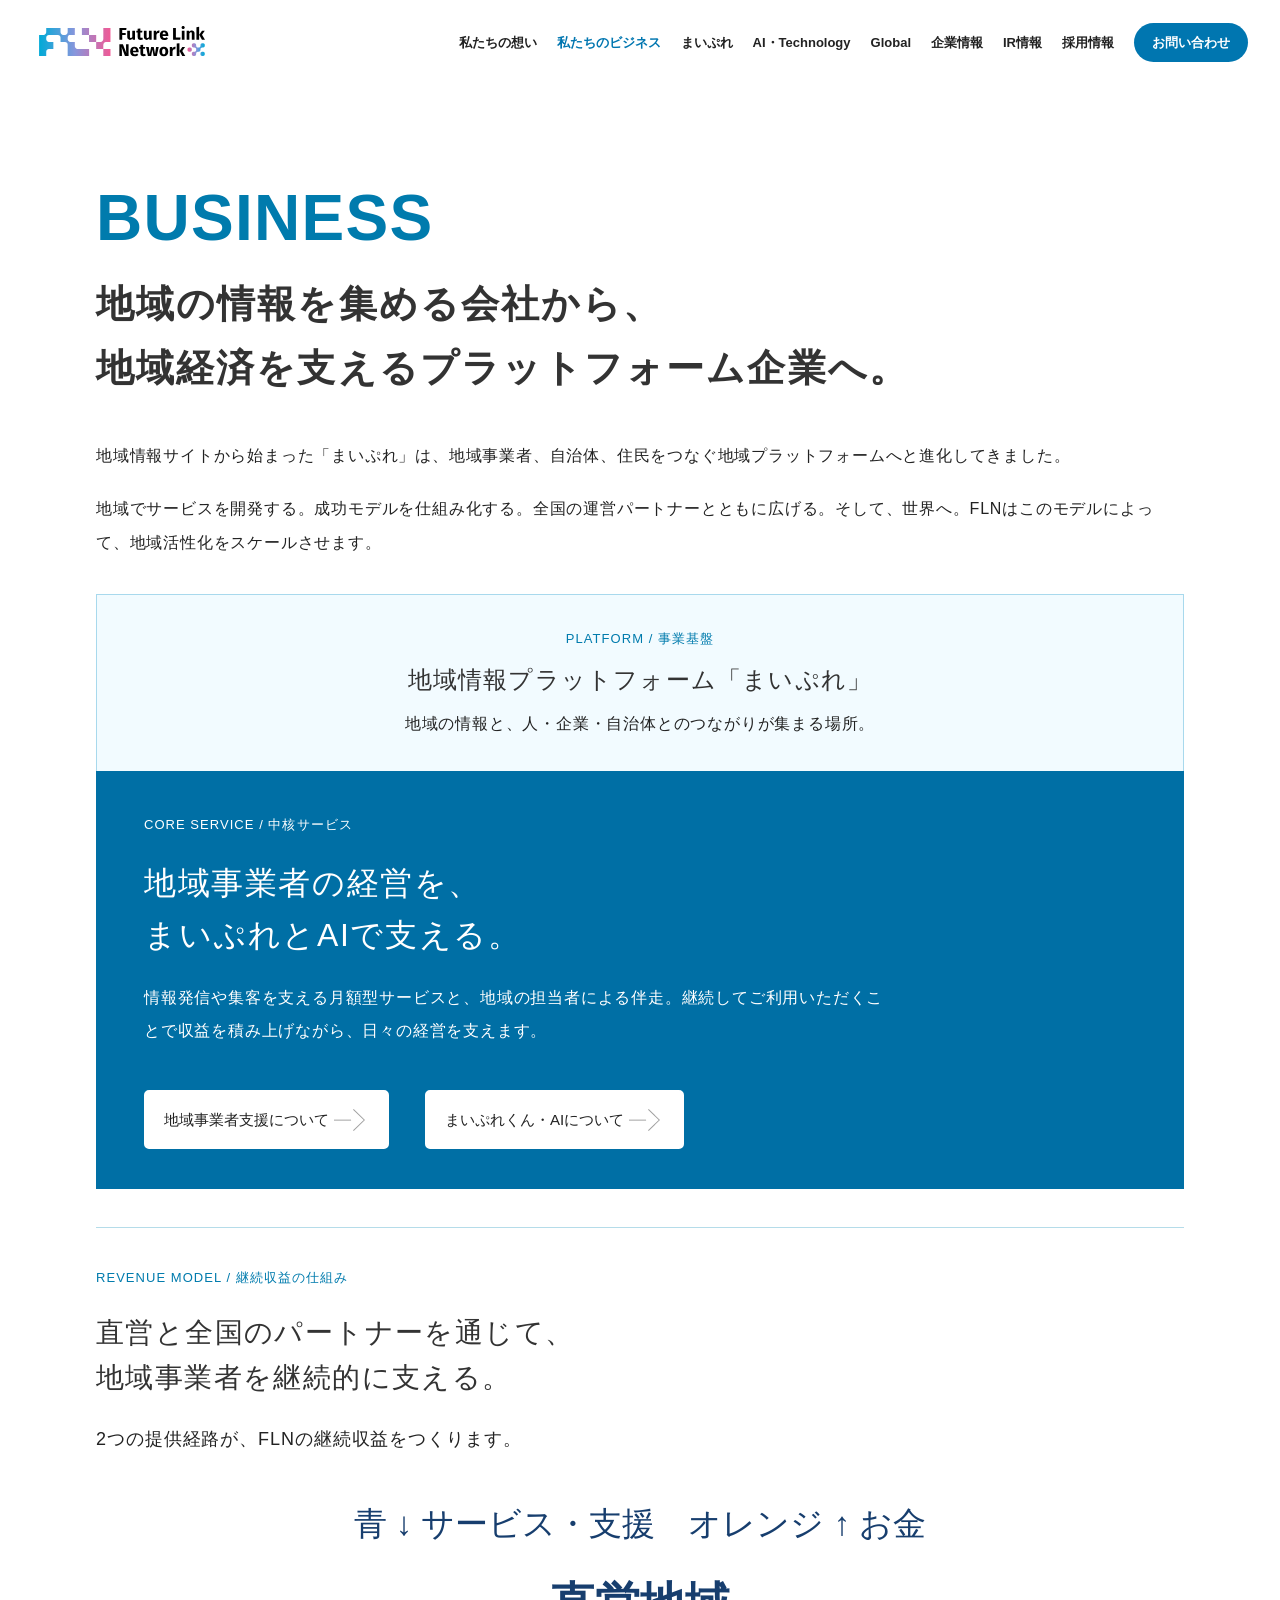
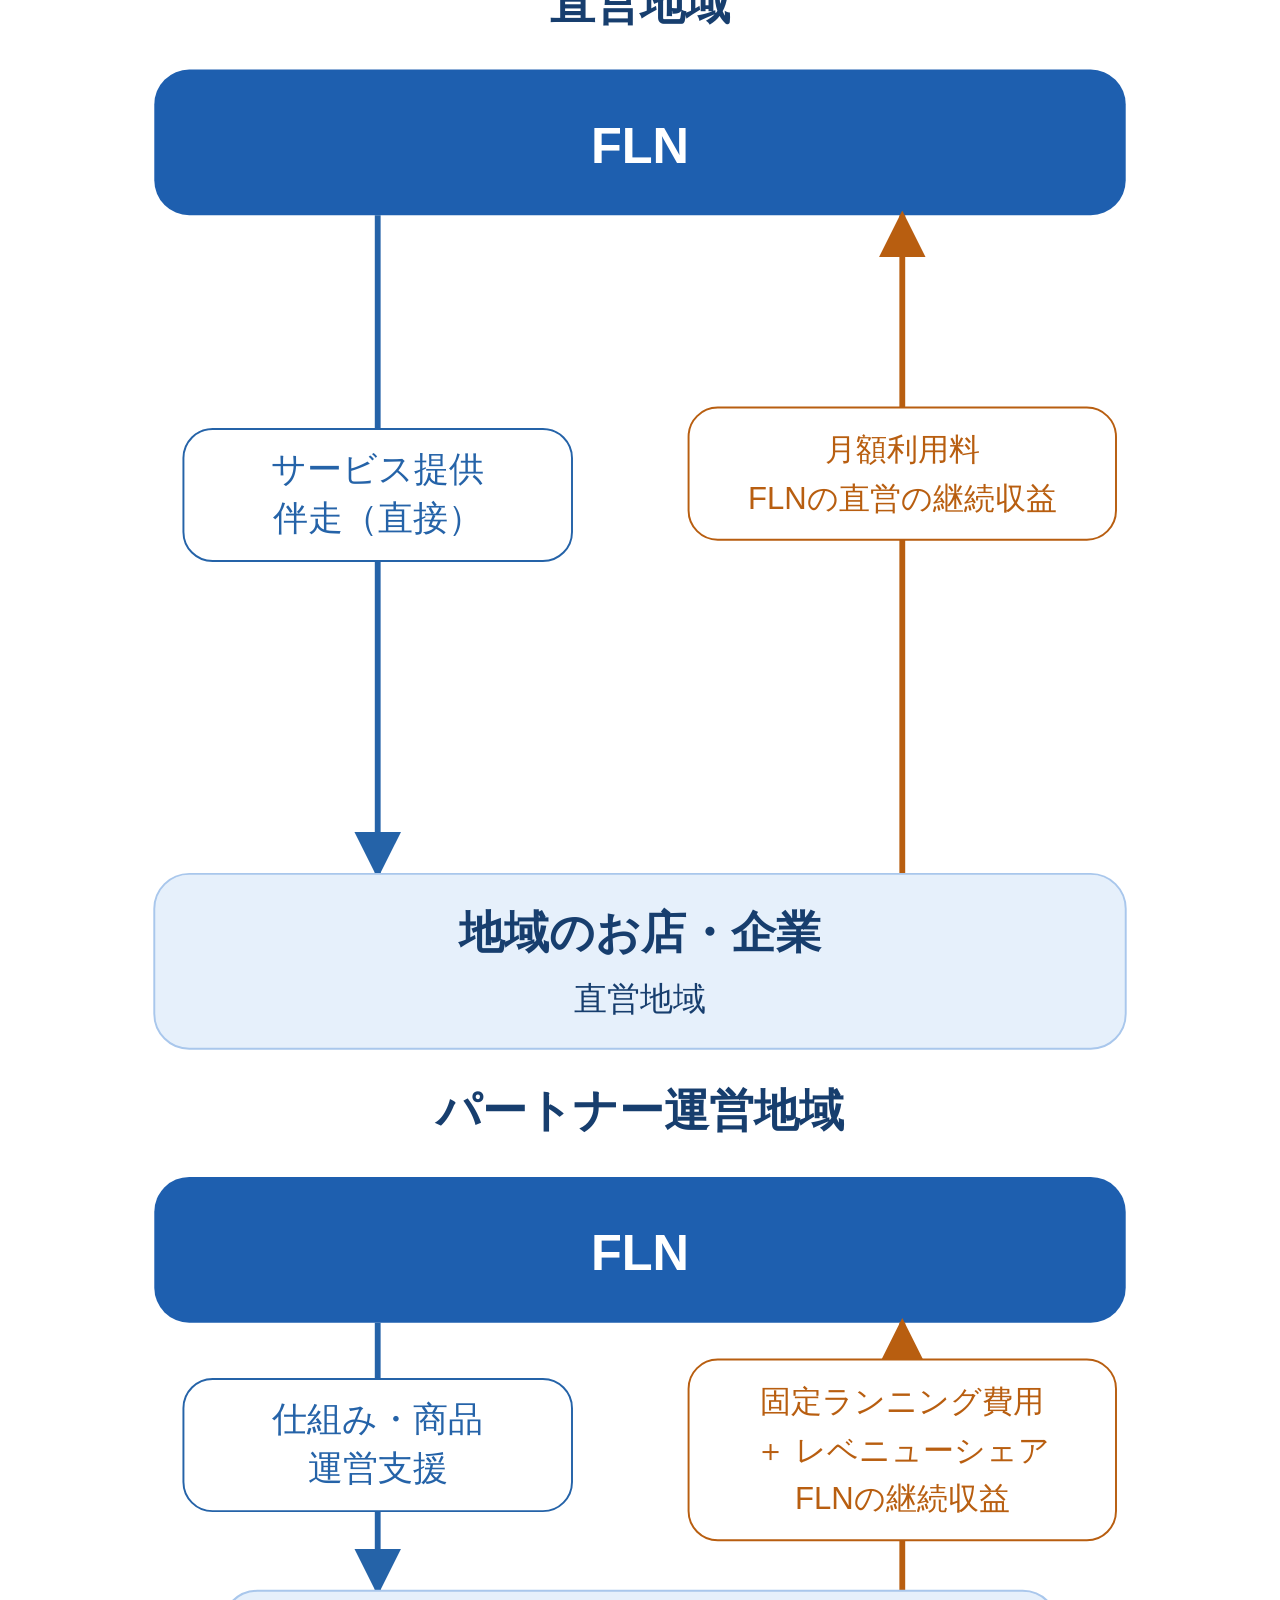
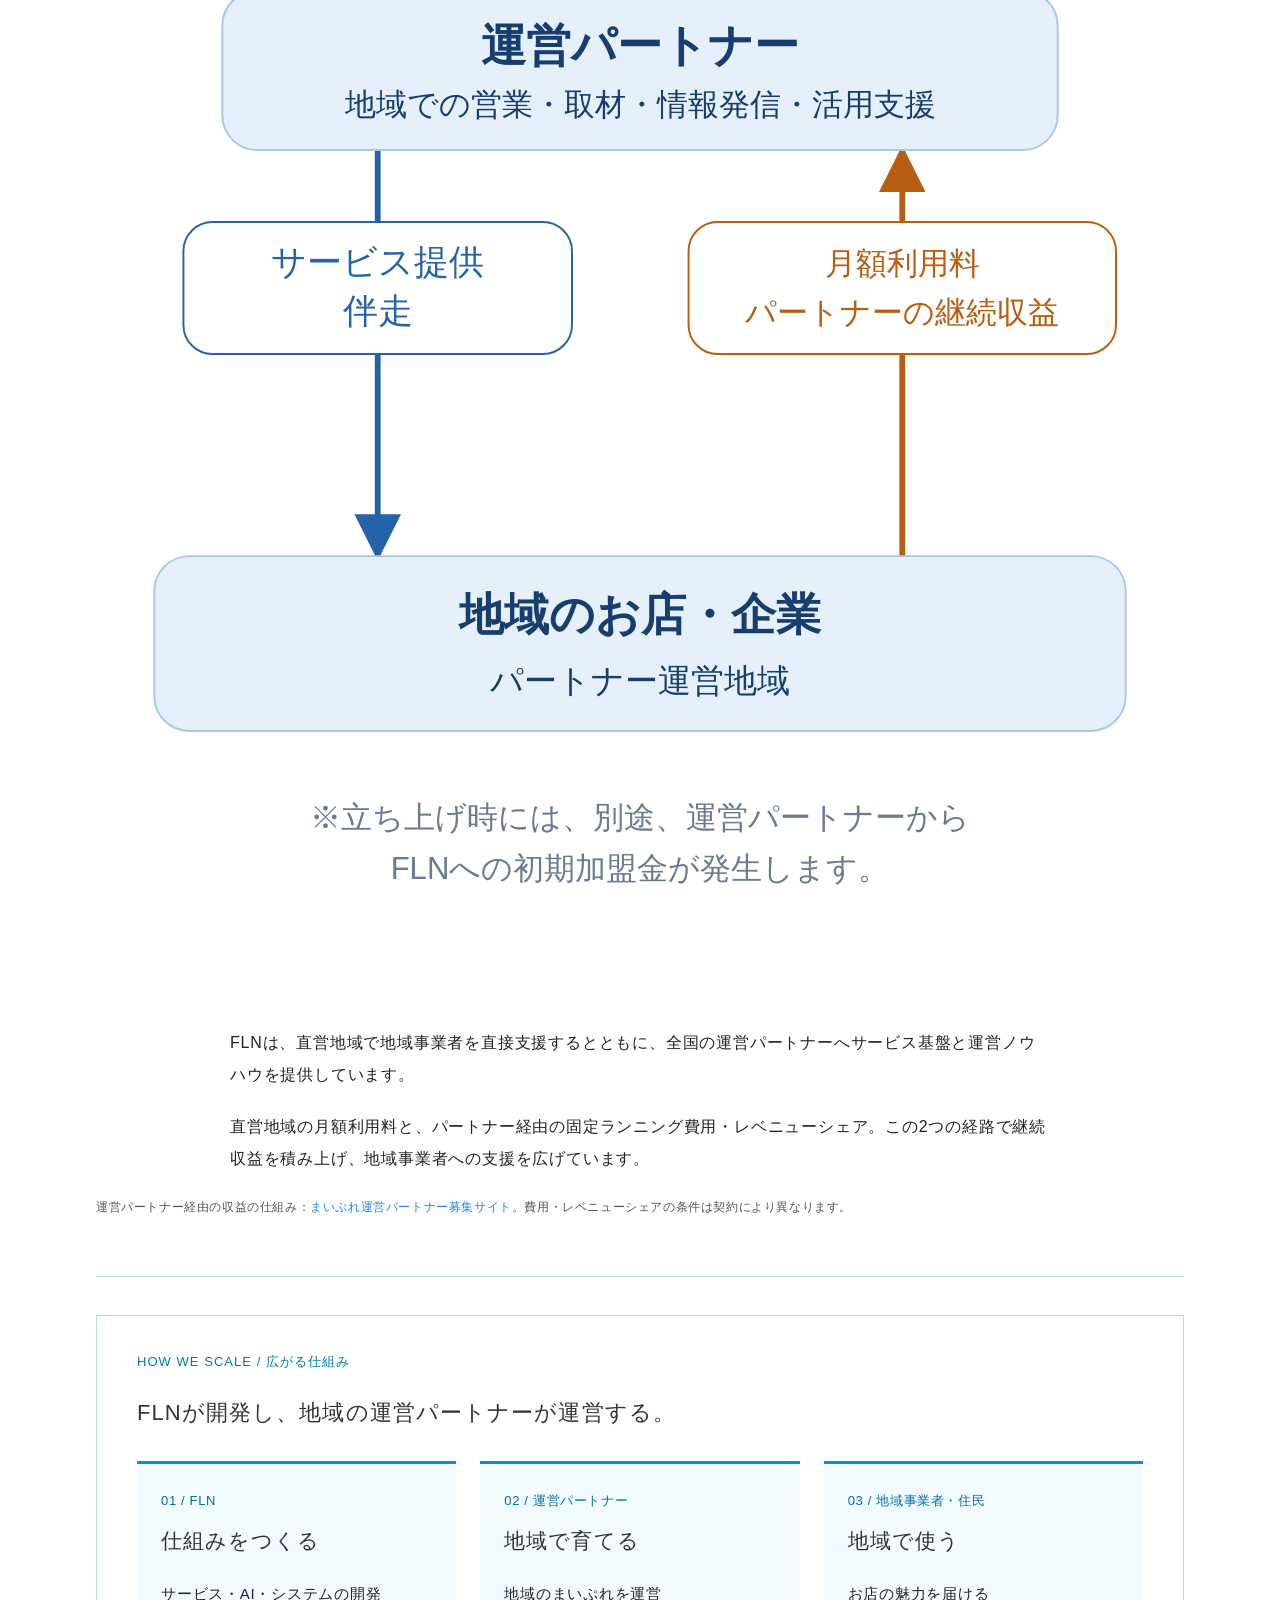
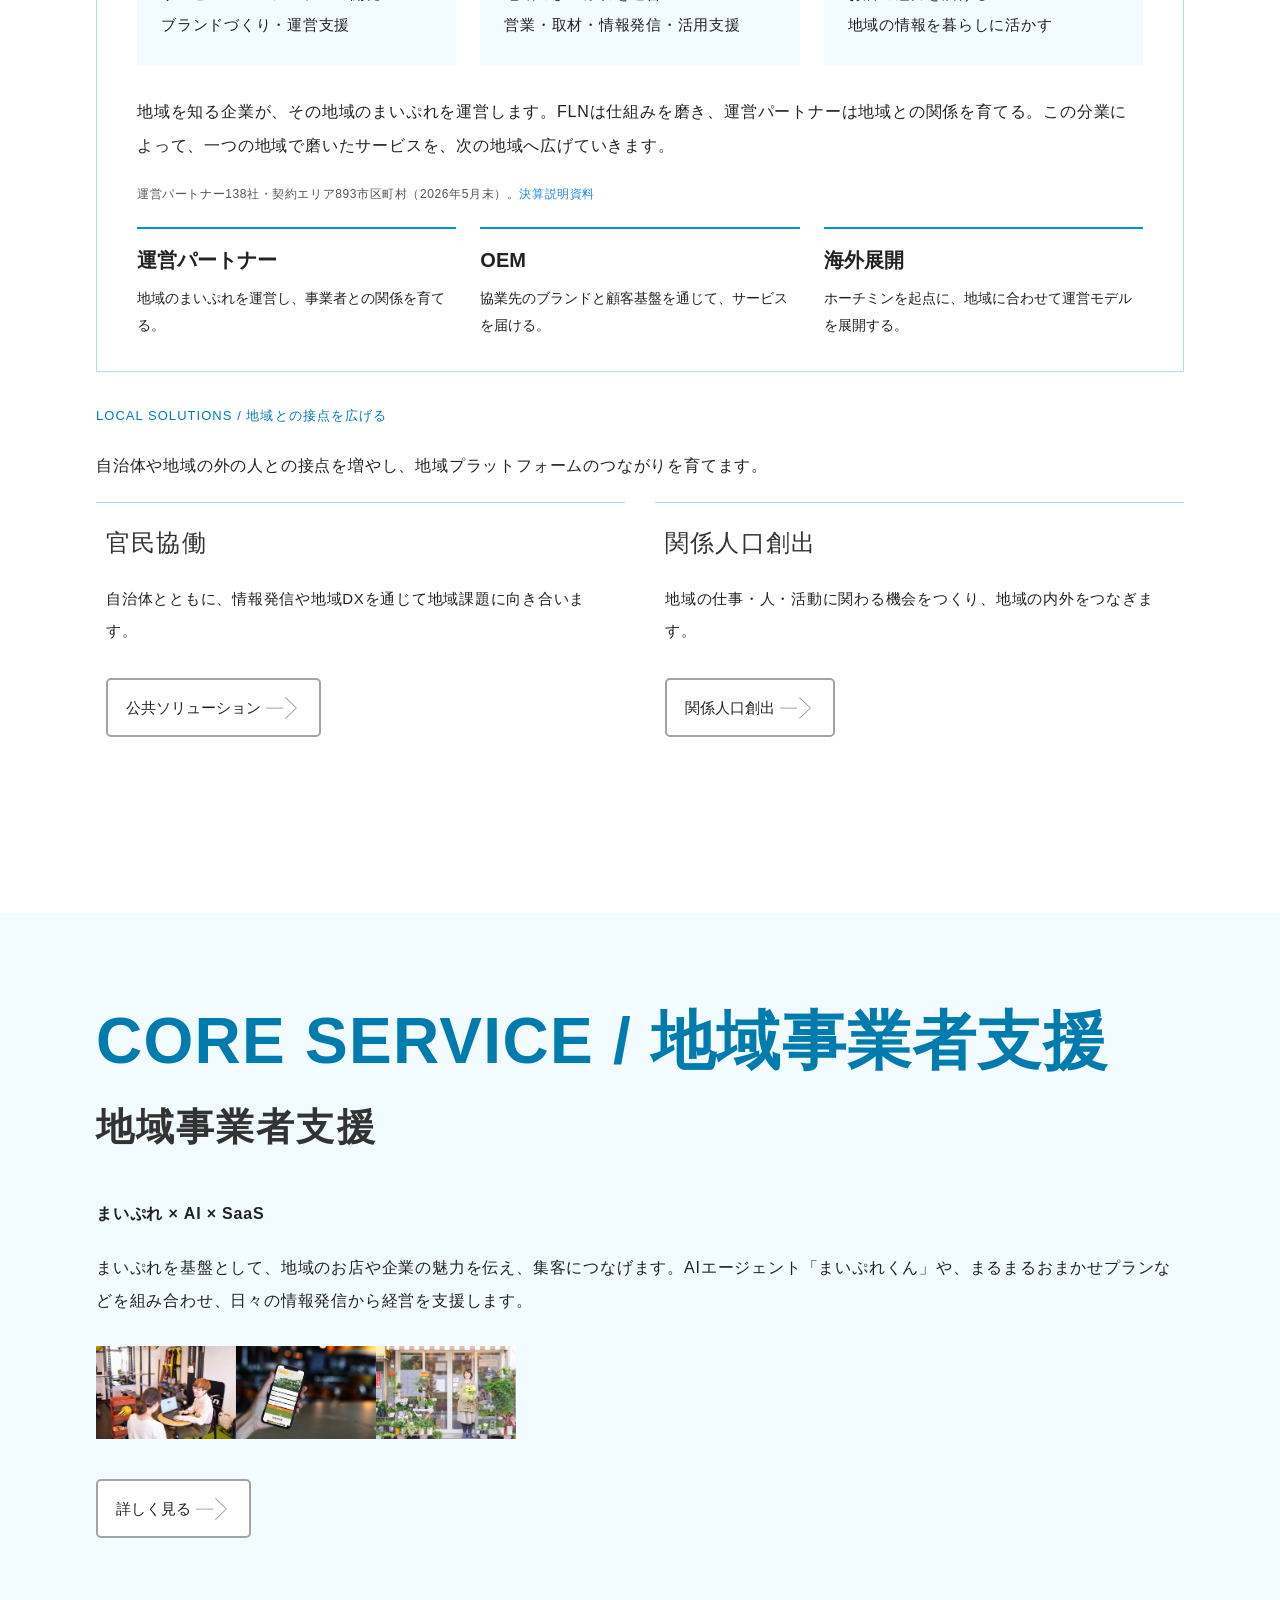
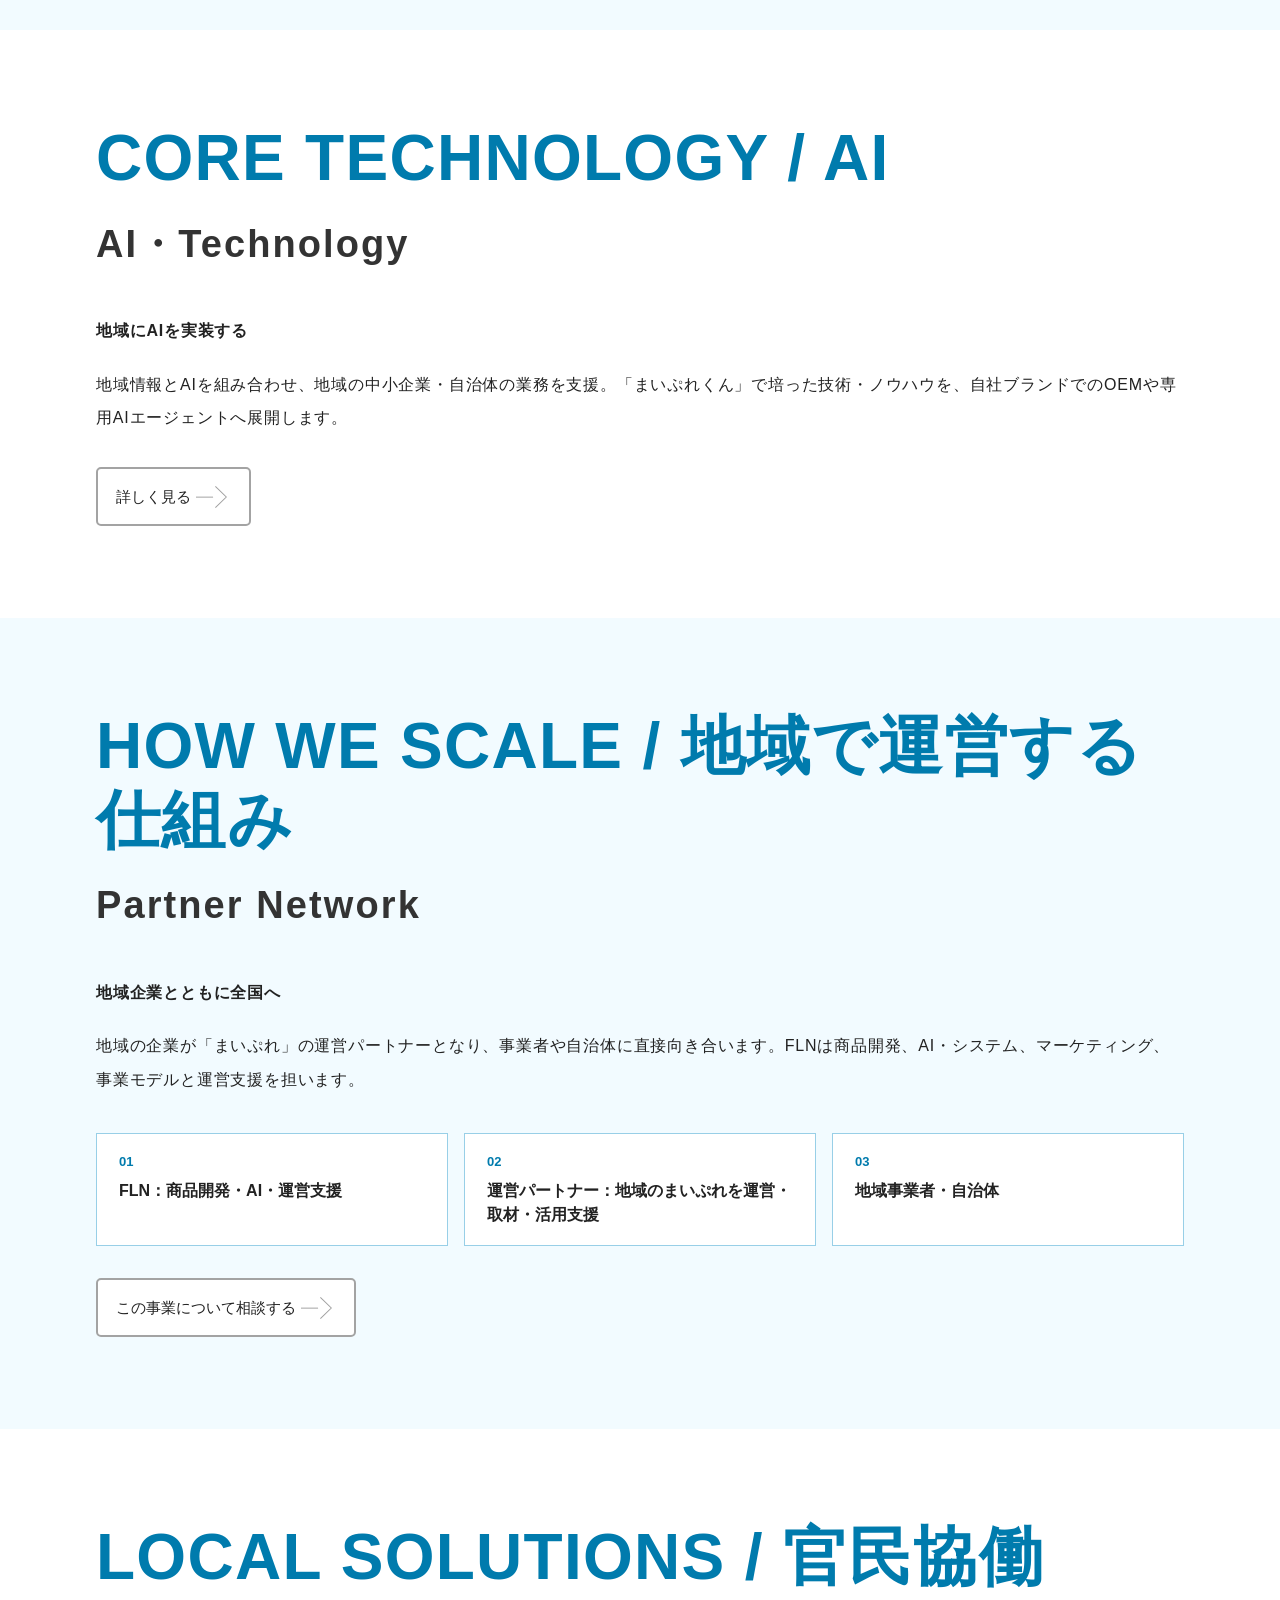
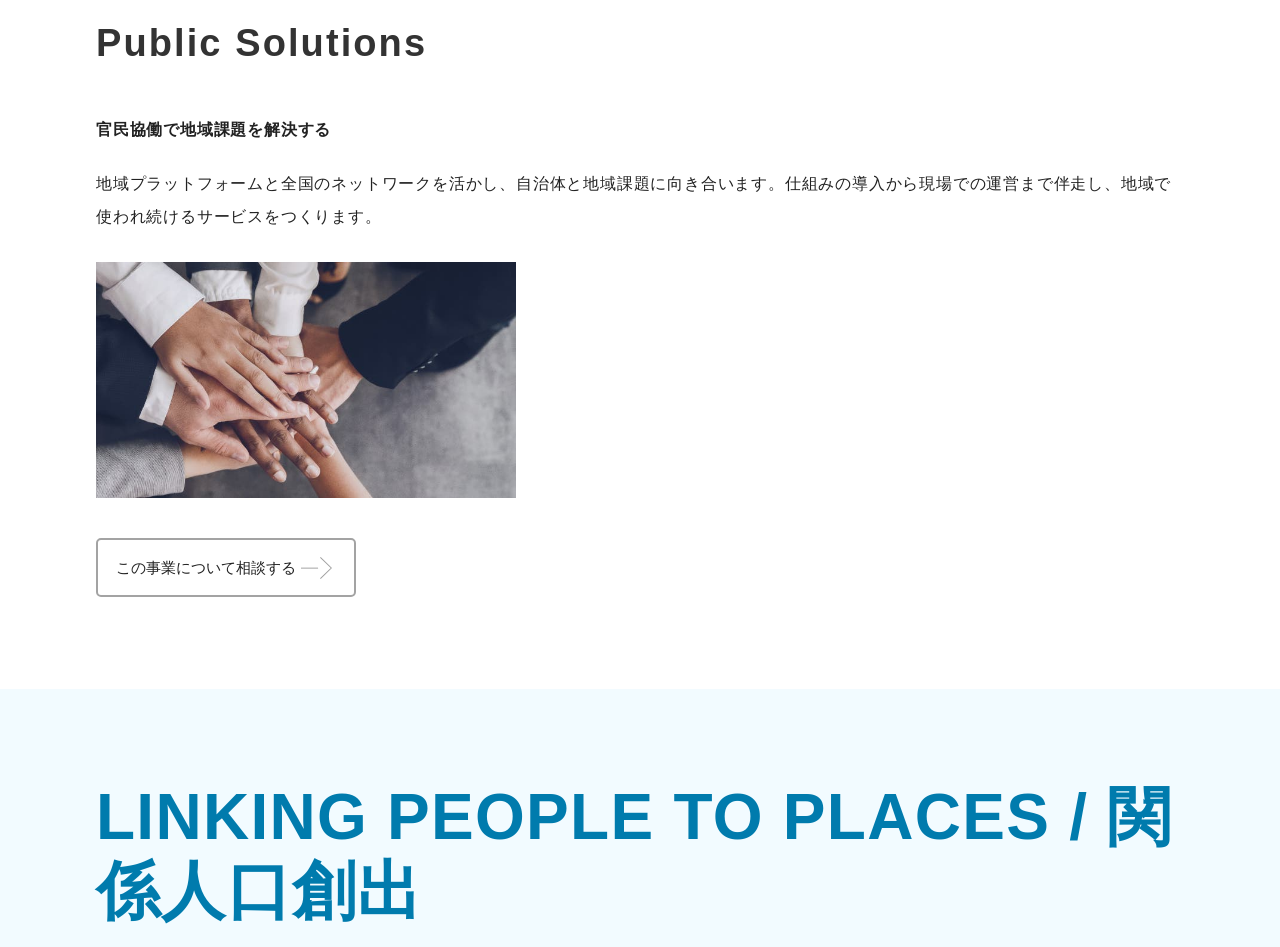
==== business/index.html @ 2614b0a7 "Add direct and partner revenue model to Business page" ====
<!doctype html>
<html lang="ja"><head><meta charset="utf-8"><meta name="viewport" content="width=device-width,initial-scale=1"><title>私たちのビジネス | 株式会社フューチャーリンクネットワーク</title><meta name="description" content="地域情報プラットフォーム「まいぷれ」を基盤に、地域事業者支援、AI・SaaS、官民協働、関係人口創出、海外展開を推進するフューチャーリンクネットワーク。私たちのビジネス"><meta name="robots" content="noindex,nofollow"><link rel="canonical" href="https://www.futurelink.co.jp/business/"><meta property="og:type" content="website"><meta property="og:title" content="私たちのビジネス | 株式会社フューチャーリンクネットワーク"><meta property="og:description" content="地域情報プラットフォーム「まいぷれ」を基盤に、地域事業者支援、AI・SaaS、官民協働、関係人口創出、海外展開を推進するフューチャーリンクネットワーク。私たちのビジネス"><meta property="og:url" content="https://www.futurelink.co.jp/business/"><meta property="og:image" content="https://www.futurelink.co.jp/wp-content/themes/fln_web/common/images/sec_main_top.jpg"><meta property="og:locale" content="ja_JP"><meta name="twitter:card" content="summary_large_image"><link rel="icon" href="../files/images/favicon.ico"><link rel="stylesheet" href="../files/css/uikit.min.css"><link rel="stylesheet" href="../files/css/style.css"><link rel="stylesheet" href="../files/css/style_pages.css"><link rel="stylesheet" href="../files/css/css2"><link rel="stylesheet" href="../files/css/renewal.css?v=20261002-revenue"><script type="application/ld+json">{"@context": "https://schema.org", "@graph": [{"@type": "Organization", "@id": "https://www.futurelink.co.jp/#organization", "name": "株式会社フューチャーリンクネットワーク", "url": "https://www.futurelink.co.jp/", "description": "地域情報プラットフォーム「まいぷれ」を基盤に、地域事業者の経営支援と地域活性化を推進。", "foundingDate": "2000-03-02", "founder": {"@type": "Person", "name": "石井丈晴"}}, {"@type": "WebPage", "name": "私たちのビジネス", "url": "https://www.futurelink.co.jp/business/", "inLanguage": "ja", "about": {"@id": "https://www.futurelink.co.jp/#organization"}}]}</script><script defer src="../files/js/uikit.min.js"></script><script defer src="../files/js/renewal.js"></script></head><body id="top" class="renewal page"><a class="skip-link" href="#main">本文へ移動</a><header class="renew-header"><nav aria-label="メインナビゲーション" class="uk-navbar-container"><a class="renew-logo" href="../"><img src="../files/images/logo3.svg" width="180" height="60" alt="株式会社フューチャーリンクネットワーク TOP"></a><ul class="renew-desktop-nav"><li><a href="../message/">私たちの想い</a></li><li><a href="../business/" aria-current="page">私たちのビジネス</a></li><li><a href="../mypl/">まいぷれ</a></li><li><a href="../technology/">AI・Technology</a></li><li><a href="../global/">Global</a></li><li><a href="../company/">企業情報</a></li><li><a href="https://www.futurelink.co.jp/ir/">IR情報</a></li><li><a href="https://near-foam-7a2.notion.site/eeb8e414945f82809694819978bc69b9">採用情報</a></li><li><a href="../inquiry/">お問い合わせ</a></li></ul><details class="renew-mobile-nav"><summary>メニュー</summary><ul><li><a href="../message/">私たちの想い</a></li><li><a href="../business/" aria-current="page">私たちのビジネス</a></li><li><a href="../mypl/">まいぷれ</a></li><li><a href="../technology/">AI・Technology</a></li><li><a href="../global/">Global</a></li><li><a href="../company/">企業情報</a></li><li><a href="https://www.futurelink.co.jp/ir/">IR情報</a></li><li><a href="https://near-foam-7a2.notion.site/eeb8e414945f82809694819978bc69b9">採用情報</a></li><li><a href="../inquiry/">お問い合わせ</a></li></ul></details></nav></header><main id="main"><section class="renew-section "><div class="uk-container"><div class="content_wrap"><h1 class="renew-heading"><span class="renew-en">BUSINESS</span>地域の情報を集める会社から、<br>地域経済を支えるプラットフォーム企業へ。</h1><p>地域情報サイトから始まった「まいぷれ」は、地域事業者、自治体、住民をつなぐ地域プラットフォームへと進化してきました。</p><p>地域でサービスを開発する。成功モデルを仕組み化する。全国の運営パートナーとともに広げる。そして、世界へ。FLNはこのモデルによって、地域活性化をスケールさせます。</p><div class="business-model"><div class="model-foundation"><p class="renew-label">PLATFORM / 事業基盤</p><h3>地域情報プラットフォーム「まいぷれ」</h3><p>地域の情報と、人・企業・自治体とのつながりが集まる場所。</p></div><article class="model-core"><p class="renew-label">CORE SERVICE / 中核サービス</p><h3>地域事業者の経営を、<br>まいぷれとAIで支える。</h3><p>情報発信や集客を支える月額型サービスと、地域の担当者による伴走。継続してご利用いただくことで収益を積み上げながら、日々の経営を支えます。</p><div class="renew-actions"><a class="btn_link" href="../business/#support">地域事業者支援について</a><a class="btn_link" href="../technology/">まいぷれくん・AIについて</a></div></article><section class="revenue-model" id="revenue-model" aria-labelledby="revenue-model-title"><p class="renew-label">REVENUE MODEL / 継続収益の仕組み</p><h3 id="revenue-model-title">直営と全国のパートナーを通じて、<br>地域事業者を継続的に支える。</h3><p class="revenue-lead">2つの提供経路が、FLNの継続収益をつくります。</p><figure class="revenue-figure"><picture><source media="(max-width:700px)" srcset="../files/images/revenue-flow-mobile.svg"><img src="../files/images/revenue-flow-revised.svg" width="1200" height="820" loading="lazy" alt="直営地域ではFLNが直接支援し月額利用料を受領。パートナー運営地域では運営パートナーが支援し月額利用料を受領し、FLNへ固定ランニング費用とレベニューシェアを支払います。初期加盟金は立ち上げ時の一時的な対価です。"></picture></figure><div class="revenue-summary"><p>FLNは、直営地域で地域事業者を直接支援するとともに、全国の運営パートナーへサービス基盤と運営ノウハウを提供しています。</p><p>直営地域の月額利用料と、パートナー経由の固定ランニング費用・レベニューシェア。この2つの経路で継続収益を積み上げ、地域事業者への支援を広げています。</p></div><p class="renew-note">運営パートナー経由の収益の仕組み：<a href="https://partner-mypl.net/start01/">まいぷれ運営パートナー募集サイト</a>。費用・レベニューシェアの条件は契約により異なります。</p></section><div class="model-expansion"><p class="renew-label">HOW WE SCALE / 広がる仕組み</p><h3>FLNが開発し、地域の運営パートナーが運営する。</h3><div class="partner-model"><article><span>01 / FLN</span><h4>仕組みをつくる</h4><p>サービス・AI・システムの開発<br>ブランドづくり・運営支援</p></article><article><span>02 / 運営パートナー</span><h4>地域で育てる</h4><p>地域のまいぷれを運営<br>営業・取材・情報発信・活用支援</p></article><article><span>03 / 地域事業者・住民</span><h4>地域で使う</h4><p>お店の魅力を届ける<br>地域の情報を暮らしに活かす</p></article></div><p>地域を知る企業が、その地域のまいぷれを運営します。FLNは仕組みを磨き、運営パートナーは地域との関係を育てる。この分業によって、一つの地域で磨いたサービスを、次の地域へ広げていきます。</p><p class="renew-note">運営パートナー138社・契約エリア893市区町村（2026年5月末）。<a href="https://global-assets.irdirect.jp/pdf/menu_file/9241/20260716123546_1676.pdf">決算説明資料</a></p><div class="model-channels"><a href="../business/#partner"><strong>運営パートナー</strong><span>地域のまいぷれを運営し、事業者との関係を育てる。</span></a><a href="../technology/#oem"><strong>OEM</strong><span>協業先のブランドと顧客基盤を通じて、サービスを届ける。</span></a><a href="../global/"><strong>海外展開</strong><span>ホーチミンを起点に、地域に合わせて運営モデルを展開する。</span></a></div></div><div class="model-fields"><p class="renew-label">LOCAL SOLUTIONS / 地域との接点を広げる</p><p>自治体や地域の外の人との接点を増やし、地域プラットフォームのつながりを育てます。</p><div class="model-field-grid"><article><h3>官民協働</h3><p>自治体とともに、情報発信や地域DXを通じて地域課題に向き合います。</p><a class="btn_link" href="../business/#public">公共ソリューション</a></article><article><h3>関係人口創出</h3><p>地域の仕事・人・活動に関わる機会をつくり、地域の内外をつなぎます。</p><a class="btn_link" href="../business/#relationship">関係人口創出</a></article></div></div></div></div></div></section><section class="renew-section tint" id="support"><div class="uk-container"><div class="content_wrap"><h2 class="renew-heading"><span class="renew-en">CORE SERVICE / 地域事業者支援</span>地域事業者支援</h2><p><strong>まいぷれ × AI × SaaS</strong></p><p>まいぷれを基盤として、地域のお店や企業の魅力を伝え、集客につなげます。AIエージェント「まいぷれくん」や、まるまるおまかせプランなどを組み合わせ、日々の情報発信から経営を支援します。</p><img class="business-detail-img" src="../files/images/img_projects_01.jpg" alt="地域事業者の情報発信を支援するまいぷれ" loading="lazy"><a class="btn_link" href="../mypl/">詳しく見る</a></div></div></section><section class="renew-section " id="ai"><div class="uk-container"><div class="content_wrap"><h2 class="renew-heading"><span class="renew-en">CORE TECHNOLOGY / AI</span>AI・Technology</h2><p><strong>地域にAIを実装する</strong></p><p>地域情報とAIを組み合わせ、地域の中小企業・自治体の業務を支援。「まいぷれくん」で培った技術・ノウハウを、自社ブランドでのOEMや専用AIエージェントへ展開します。</p><a class="btn_link" href="../technology/">詳しく見る</a></div></div></section><section class="renew-section tint" id="partner"><div class="uk-container"><div class="content_wrap"><h2 class="renew-heading"><span class="renew-en">HOW WE SCALE / 地域で運営する仕組み</span>Partner Network</h2><p><strong>地域企業とともに全国へ</strong></p><p>地域の企業が「まいぷれ」の運営パートナーとなり、事業者や自治体に直接向き合います。FLNは商品開発、AI・システム、マーケティング、事業モデルと運営支援を担います。</p><ol class="renew-flow"><li><span>01</span>FLN：商品開発・AI・運営支援</li><li><span>02</span>運営パートナー：地域のまいぷれを運営・取材・活用支援</li><li><span>03</span>地域事業者・自治体</li></ol><a class="btn_link" href="../inquiry/#partner">この事業について相談する</a></div></div></section><section class="renew-section " id="public"><div class="uk-container"><div class="content_wrap"><h2 class="renew-heading"><span class="renew-en">LOCAL SOLUTIONS / 官民協働</span>Public Solutions</h2><p><strong>官民協働で地域課題を解決する</strong></p><p>地域プラットフォームと全国のネットワークを活かし、自治体と地域課題に向き合います。仕組みの導入から現場での運営まで伴走し、地域で使われ続けるサービスをつくります。</p><img class="business-detail-img" src="../files/images/img_business_02_s.jpg" alt="地域での官民協働" loading="lazy"><a class="btn_link" href="../inquiry/#public">この事業について相談する</a></div></div></section><section class="renew-section tint" id="relationship"><div class="uk-container"><div class="content_wrap"><h2 class="renew-heading"><span class="renew-en">LINKING PEOPLE TO PLACES / 関係人口創出</span>関係人口創出</h2><p><strong>地域と人との新しい関係をつくる</strong></p><p>地域の商品を買う。地域の仕事に関わる。地域の人と交流する。Nativ.media、地域おこし協力隊支援、まちスパチャ、シティプロモーションなど、多様な接点を通じて関係人口を生み出します。</p><a class="btn_link" href="../inquiry/#relationship">この事業について相談する</a></div></div></section><section class="renew-section "><div class="uk-container"><div class="content_wrap"><h2 class="renew-heading"><span class="renew-en">GROWTH MODEL</span>地域で生まれたサービスを、継続的に広げる。</h2><ol class="renew-flow"><li><span>01</span>直営地域で開発</li><li><span>02</span>標準化・SaaS化</li><li><span>03</span>運営パートナー</li><li><span>04</span>OEM</li><li><span>05</span>GLOBAL</li></ol><p>地域事業者の経営を継続的に支援するSaaS型サービスを、パートナー・OEM・海外展開を通じて広げます。</p><a class="btn_link" href="https://www.futurelink.co.jp/ir/">成長戦略・IR情報</a></div></div></section><section class="renew-section " id="group"><div class="uk-container"><div class="content_wrap"><h2 class="renew-heading"><span class="renew-en">GROUP BUSINESS</span>ふるさと納税支援は、グループの専門事業へ。</h2><p>ふるさと納税支援は、2026年10月1日に事業を承継した株式会社フューチャーリンクローカルサポートが担います。グループの専門性を活かし、自治体と地域事業者を支えます。</p><a class="btn_link" href="../group/">グループの事業構成</a></div></div></section></main><footer class="renew-footer"><div class="sec_footer"><div class="uk-container"><a href="#top" class="renew-back-top">ページの先頭へ ↑</a><img src="../files/images/logo3.svg" width="200" alt="フューチャーリンクネットワーク"><ul class="renew-footer-nav"><li><a href="../message/">私たちの想い</a></li><li><a href="../business/" aria-current="page">私たちのビジネス</a></li><li><a href="../mypl/">まいぷれ</a></li><li><a href="../technology/">AI・Technology</a></li><li><a href="../global/">Global</a></li><li><a href="../company/">企業情報</a></li><li><a href="https://www.futurelink.co.jp/ir/">IR情報</a></li><li><a href="https://near-foam-7a2.notion.site/eeb8e414945f82809694819978bc69b9">採用情報</a></li><li><a href="../inquiry/">お問い合わせ</a></li><li><a href="../group/">Group</a></li><li><a href="https://www.futurelink.co.jp/member/">私たちのこと</a></li><li><a href="https://www.futurelink.co.jp/health_management/">健康経営</a></li><li><a href="https://www.futurelink.co.jp/privacy/">プライバシーポリシー</a></li></ul><p><small>Copyright © since 2000 Future Link Network Co., Ltd. All Rights Reserved.</small></p></div></div></footer></body></html>
---- files/css/style.css ----
/*
Theme Name: FLNweb_styles
*/
@charset "utf-8";


/*-----------------------------------
テーマ用CSS設定
-----------------------------------*/





/* global
=======================================*/

html{
	color:#222;
}

body,
p,div,.uk-h1, .uk-h2, .uk-h3, .uk-h4, .uk-h5, .uk-h6,
.uk-heading-2xlarge, .uk-heading-large, .uk-heading-medium,
.uk-heading-small, .uk-heading-xlarge, h1, h2, h3, h4, h5, h6,
.uk-navbar-item, .uk-navbar-nav>li>a, .uk-navbar-toggle {
	font-family: 'Noto Sans JP', sans-serif;
}
img {
image-rendering: -webkit-optimize-contrast;
}
/*
a:hover img {
	opacity:0.7;
}
*/

.uk-container {
	max-width: 1104px;
	box-sizing: border-box;
	margin: 0 auto;
}
.uk-hr {
border-color:#ccc;
}

.uk-h1, h1,
.uk-h2, h2,
.uk-h3, h3,
.uk-h4, h4,
.uk-h5, h5,
.uk-h6, h6,
p{
line-height:1.65;
letter-spacing:0.05em;
}

.uk-h1, h1,
.uk-h2, h2,
.uk-h3, h3,
.uk-h4, h4,
.uk-h5, h5,
.uk-h6, h6 {
font-weight: 500;
}




/* background
=======================================*/
/*
.bg_base {
	background:#F7F1E5;
}
.wave img {
	vertical-align: bottom;
}
*/

/* header
=======================================*/
header {
	position:fixed;
	z-index:9999;
	width:calc(100% - 130px);
}

header .uk-logo {
	padding-left:0;
	margin-bottom:0;
}
header .uk-logo .uk-navbar-item {
	padding:0 0 0 5px;
}

.uk-navbar-container:not(.uk-navbar-transparent) {
	background:rgba(255,255,255,0.75);
	/*backdrop-filter:brightness(140%);
	-webkit-backdrop-filter:brightness(140%);*/
	backdrop-filter: blur(20px);
	-webkit-backdrop-filter: blur(20px);
	/*background: transparent;*/
	/*perspective: 1000;
	-webkit-perspective: 1000;*/
	backface-visibility: hidden;
	-webkit-backface-visibility: hidden;
	overflow:visible;
	border-radius:0 0 30px 0;
}
@media screen and (-webkit-min-device-pixel-ratio: 0) and (min-resolution: .001dpcm) {
	.uk-navbar-container:not(.uk-navbar-transparent) {
		/*backdrop-filter: none;
		-webkit-backdrop-filter: none;
		will-change: opacity;*/
	}
}

/*
.uk-slideshow-items li img {
		will-change: transform;
	backface-visibility: hidden;
	-webkit-backface-visibility: hidden;
	overflow:hidden;
}*/


.uk-navbar-item, .uk-navbar-nav>li>a, .uk-navbar-toggle {
	font-size:93%;

}

.uk-navbar-nav>li>a {
	color:#222222;
	transition: 0.4s ease;
}

.uk-navbar-nav>li>a:hover,
.uk-navbar-nav>li>a:active {
	color:#0099D9;
	transition: 0.4s ease;
}
.uk-navbar-nav>li.active>a {
	color:#0099D9;
}

.uk-navbar-nav li.contact {
	text-align:center;
	position: relative;
	font-size:68%;
}
.uk-navbar-nav li.contact a {
	background:transparent url("../images/icon_head_megaphone.svg") left 60% top 20% no-repeat;
	padding-left:40px;
	padding-top:20px;
}
.uk-navbar-nav li.contact.active a,
.uk-navbar-nav li.contact a:hover {
	background:transparent url("../images/icon_head_megaphone_on.svg") left 60% top 20% no-repeat;
}


.uk-navbar-nav li.contact::before {
	border-left:dotted 1px #333;
	content:"";
	height: 80%;
	position: absolute;
	left: 15px;
	top: 10%;
}

.uk-navbar-left .uk-navbar-nav > li.uk-active > a {
	border-radius:0 0 10px 10px;
}
.uk-navbar-left .uk-navbar-nav > li.uk-active > a:hover,
.uk-navbar-left .uk-navbar-nav > li.uk-active > a:active {
	background:#eee;
}

.uk-navbar-right {
	margin-right: 15px;
}
.uk-navbar-right .uk-navbar-nav > li.uk-active > a:hover {
	opacity: 0.8;
}



/* gnaav
========================================*/

.uk-navbar-toggle,
.uk-navbar-toggle:hover {
	color:#ffffff;
}

.uk-navbar-nav > li.uk-active > a {
	padding:0 5px;
}


/* sp_nav */


.uk-navbar-toggle svg rect {
	transform: rotate(0);
	transition: all 0.3s ease-in-out;
	height:1px;
}
.uk-navbar-toggle svg rect:nth-child(3) {
	width:60%;
}
.uk-offcanvas-page .uk-navbar-toggle svg rect:nth-child(1) {
	display:none;
}
.uk-offcanvas-page .uk-navbar-toggle svg rect:nth-child(2) {
	/*-webkit-transform: rotate(-30deg);
	transform: rotate(-30deg);*/
	transform: rotate(-30deg) translate(-0.5px, 10px);
	transform-origin: center center;
	/* y: 10;
	x: -0.5; */
	transition: all 0.2s ease-in-out;
}
.uk-offcanvas-page .uk-navbar-toggle svg rect:nth-child(3) {
	/*-webkit-transform: rotate(30deg);
	transform: rotate(30deg);*/
	transform: rotate(30deg) translate(3px, -3px);
	transform-origin: center center;
	/* y: 10;
	x: 0.5;*/
	transition: all 0.2s ease-in-out;
	width:100%;
}



.uk-offcanvas-bar {
	padding: 0 0 20px 0;
}

.uk-offcanvas-bar .uk-accordion li,
.uk-offcanvas-bar .uk-accordion>:nth-child(n+2) {
	margin-top:0;
}

.uk-offcanvas-bar ul li a {
	border-bottom: solid 1px rgba(255, 255, 255, 0.3);
	position: relative;
	font-size:94%;
	color:#fff !important;
	padding:15px;
}
.uk-offcanvas-bar ul li ul {
	margin: 0 0 0 10px;
	border-top: solid 1px rgba(255, 255, 255, 0.3);
}
.uk-offcanvas-bar ul li ul li{
	padding:0;
}
.uk-offcanvas-bar ul li ul li a {
	padding-left:15px;
	font-weight:200;
}
.uk-offcanvas-bar ul li ul li::before {
	top: 1em;
	left: -15px;
}
.uk-offcanvas-bar .uk-accordion-content {
	margin-top:0;
}
.uk-offcanvas-bar .uk-accordion-title[aria-expanded="true"] {
	border-bottom:0;
}

.uk-offcanvas-bar ul li a.link::before,
.uk-offcanvas-bar ul li a.link::after,
.sec_footer ul li a.link::before,
.sec_footer ul li a.link::after {
	position: absolute;
	top: 50%;
	right: 15px;
	content: '';
	margin-top: -6px;
	width:14px;
	height:10px;
	background-image:none;
	background:transparent url("../images/arrow_sp_nav.svg") no-repeat left center;
	background-size:100%;
}


.uk-offcanvas-bar .other {
	padding:20px 0;
	font-size:86%;
}

.uk-offcanvas-bar .other ul {
	padding:0;
}

.uk-offcanvas-bar .other ul li {
	list-style:none;
	padding:0;
}

.uk-offcanvas-bar .other ul li a {
	border:none;
	display:block;
	padding:10px 10px 10px 15px;
}



.uk-offcanvas-bar .other a.icn_tel,
.uk-offcanvas-bar .other a.icn_fukidashi,
.uk-offcanvas-bar .other a.icn_megaphone {
	padding-left:2em;
}
.uk-offcanvas-bar a.icn_tel {
	background:transparent url("../images/icon_tel.svg") no-repeat left center;
	background-size:16px;
}
.uk-offcanvas-bar a.icn_fukidashi {
	background:transparent url("../images/icon_fukidashi.svg") no-repeat left center;
	background-size:16px;
}
.uk-offcanvas-bar a.icn_megaphone {
	background:transparent url("../images/icon_megaphone.svg") no-repeat left center;
	background-size:16px;
}


/*
.uk-offcanvas-bar ul li a::after {
	opacity: 0;
	right: -1em;
}
.uk-offcanvas-bar ul li a:hover::before {
	animation: arrowspnavbefore .5s;
}
.uk-offcanvas-bar ul li a:hover::after {
	animation: arrowspnavafter .5s;
}
.uk-offcanvas-bar ul li a:hover::before,
.uk-offcanvas-bar ul li a:hover::after {
	background:transparent url("../images/arrow.png") no-repeat left center;
	background-size:100%;
}

@keyframes arrowspnavbefore {
	100% {
	right: -.4em;
	opacity: 0;
}
}
@keyframes arrowspnavafter {
	99% {
	right: .2em;
	opacity: 1;
}
100% {
	opacity: 0;
}
}
*/








.uk-offcanvas {
	top: 49px;
}


.uk-offcanvas-bar {
	background:#0099D9;
	width: 100vw;
	height:100vh;
	left:auto;
	right:-100vw;
}

.uk-offcanvas-bar h1,
.uk-offcanvas-bar h2,
.uk-offcanvas-bar h3,
.uk-offcanvas-bar h4,
.uk-offcanvas-bar h5,
.uk-offcanvas-bar h6,
.uk-offcanvas-bar a {
	color:#666;
}


.uk-card-primary.uk-card-body,
.uk-card-primary > :not([class*="uk-card-media"]),
.uk-card-secondary.uk-card-body,
.uk-card-secondary > :not([class*="uk-card-media"]),
.uk-light, .uk-offcanvas-bar,
.uk-overlay-primary,
.uk-section-primary:not(.uk-preserve-color),
.uk-section-secondary:not(.uk-preserve-color),
.uk-tile-primary:not(.uk-preserve-color),
.uk-tile-secondary:not(.uk-preserve-color),
.uk-card-primary.uk-card-body
.uk-nav-default > li.uk-active > a,
.uk-card-primary > :not([class*="uk-card-media"]) .uk-nav-default > li.uk-active > a,
.uk-card-secondary.uk-card-body .uk-nav-default > li.uk-active > a,
.uk-card-secondary > :not([class*="uk-card-media"]) .uk-nav-default > li.uk-active > a,
.uk-light .uk-nav-default > li.uk-active > a,
.uk-offcanvas-bar .uk-nav-default > li.uk-active > a,
.uk-overlay-primary .uk-nav-default > li.uk-active > a,
.uk-section-primary:not(.uk-preserve-color) .uk-nav-default > li.uk-active > a,
.uk-section-secondary:not(.uk-preserve-color) .uk-nav-default > li.uk-active > a,
.uk-tile-primary:not(.uk-preserve-color) .uk-nav-default > li.uk-active > a,
.uk-tile-secondary:not(.uk-preserve-color) .uk-nav-default > li.uk-active > a {
	color:rgba(255,255,255,.7);
}

.uk-offcanvas-bar h4 {
	font-size:86%;
	/*border-top:solid 1px #ffffff;*/
	padding:20px 0;
	margin-top:0;
	margin-bottom:0;
}
.uk-offcanvas-bar h4 a {
	display:block;
	padding:20px 0;
	margin-top:-20px;
	margin-bottom:-20px;
}
.uk-offcanvas-bar h4 a:hover{
	color:#666;
	text-decoration: none;
}

.uk-offcanvas-bar .uk-nav-default {
	padding:0;
}

.uk-offcanvas-bar .uk-nav-default > li.uk-active {
	border-bottom:solid 1px #ffffff;
	padding-right:10px;
	padding-left:10px;
	font-size:86%;
}

.uk-offcanvas-flip .uk-offcanvas-bar {
    right: -100vw;
}


/*
.uk-offcanvas-bar .uk-close,
.uk-offcanvas-bar .uk-close:hover{
	color:#ED4D53;
}*/


/* search
========================================*/
/*.uk-container .uk-search-input,
.uk-offcanvas-bar .uk-input {
	background-color: rgba(255,255,255,.8);
	color: rgba(0,0,0,.7);
	border-color: rgba(0,0,0,.2);
	border-radius:25px;
	margin-top:10px;
}
.uk-container .uk-search-input:focus,
.uk-offcanvas-bar .uk-input:focus {
	background-color: rgba(255,255,255,1);
	color: rgba(0,0,0,.7);
	border-color: rgba(0,0,0,.5);
}
.uk-container .uk-form-icon,
.uk-offcanvas-bar .uk-form-icon {
	color: rgba(0,0,0,.2);
	margin-top:10px;
}
.uk-container .uk-search-input {
	margin-top:0;
	background:#F0EFEF;
}*/

/* kv_container
========================================*/

.kv_main {
	height:100vh;
}

.kv_container .grad_bottom {
	position: absolute;
	bottom: 0;
	left: 0;
	z-index: 1;
	width: 100%;
	height: 300px;
    background-image: linear-gradient(180deg, rgba(255,255,255,0) 0%, rgba(255,255,255,1) 100%);
}
.kv_title {
	position: absolute;
	top: 35%;
	left: 0px;
	z-index: 4;
}
.kv_title h2 {
	font-size:142px;
	line-height:1.25;
	font-weight:600;
	/*transform: scale(0.9, 1);*/
	color:#fff;
	text-shadow:0 0 30px #000;
	font-family: 'Barlow Condensed', sans-serif;
}

.kv_img_t {
	z-index: 3;
}

/* info_slider
========================================*/

.info_slider {
	background:#fff;
	box-shadow: 0 4px 30px rgb(0,0,0,0.1);
	width:50%;
	position: absolute;
	bottom:0;
	right:0;
	z-index:10;
}
.info_slider uk-slider {
	width:100%;
	height:90px;
	margin:0 auto;
	background:#eee;
}
/*.info_slider ul li p {
	margin-top:10px;
}*/
.info_slider a {
	color:#222;
	text-decoration: none;
}
.info_slider a:hover {
	color:#0092D8;
}

.info_slider .uk-slider-items li {
	width:100%;
	height:90px;
}
.info_slider .uk-slider-items li .info_text {
	font-size:100%;
	padding:10px 50px;
	font-size:94%;
	/*margin-top:10px;*/
}

.info_slider .uk-slider-items li .info_text .date {
	color:#222;
	font-weight:500;
	margin-bottom:5px;
}
.info_slider .uk-slider-items li .info_text .cat {
	color:#666;
	margin-top:0;
	font-size:86%;
	font-weight:200;
}
.info_slider .uk-slidenav-previous {
	background: #fff;
	height: 100%;
	position: absolute;
	bottom: 0;
	/*left: -50px;*/
	width: 40px;
	box-sizing: border-box;
	transition: 0.4s ease;
}
.info_slider .uk-slidenav-next {
	background: #fff;
	height: 100%;
	position: absolute;
	bottom: 0;
	/*right: -50px;*/
	width: 40px;
	box-sizing: border-box;
	transition: 0.4s ease;
}
.info_slider .uk-slidenav {
	padding:5px 15px;
}
.info_slider .uk-slidenav:hover {
	background:#F2FBFF;
}
.info_slider .uk-slidenav:hover svg {
	color:#0092D8;
}
.info_slider .uk-slidenav svg {
	position: absolute;
	top: 50%;
	margin-top:-14px;
}


/* sec_content
========================================*/

.sec_topics {
	width: 100%;
	position: absolute;
	right: 0;
	z-index: 10;
	margin-top: -.5em;
}

.sec_content_top {
	background-image:linear-gradient(0deg, rgba(255,255,255,0) 0%, rgba(255,255,255,0.2) 95%, rgba(255,255,255,1) 100%), url("../images/sec_content_top.svg"), url("../images/sec_main_top.jpg");
	background-size: cover;
	background-repeat: no-repeat;
	background-position:left bottom;
	min-height:650px;
}

.sec_content_first {
	margin-top:-30% !important;
}

.content_wrap h2.uk-h2.uk-text-left {
	display: table;
}


/*グラデーションを掛けたい <img> を囲う外枠*/
.sec_scroll_02 .img_box,
.sec_scroll_03 .img_box {
	position: relative;
	display: block;
	z-index:-1;
	margin: -5em calc(50% - 50vw) 0;
	width: 100vw;

}

/* グラデーション */
.sec_scroll_02 .img_box:after,
.sec_scroll_03 .img_box:after {
	content: "";
	position: absolute; left: 0px; top: 0px;
	display: block;
	/*background: repeating-linear-gradient( 45deg, transparent, transparent 20px, #f00 20px, #f00 25px );*/
	background: -moz-linear-gradient(top, #FFF, rgba(255,255,255,0));
	background: -webkit-linear-gradient(top, #FFF, rgba(255,255,255,0));
	background: linear-gradient(to bottom, #FFF, rgba(255,255,255,0));
}

/* 縦横を外枠に合わせる */
.sec_scroll_02 .img_box img, .sec_scroll_02 .img_box:after,
.sec_scroll_03 .img_box:after {
	width: 100%;
	height: 100%;
}
.sec_scroll_03 .img_box img {
	max-width: inherit !important;
}

.sec_scroll_02 .img_box .img_item,
.sec_scroll_03 .img_box .img_item {
	opacity: 0;
	width:25%;
}
.sec_scroll_03 .img_box .img_item {
	width:190px;
	height:190px;
}

.sec_scroll_04 {
	background-image:  url("../images/bg_portfolio.png");
	background-size: cover;
	background-repeat: no-repeat;
	background-position:left bottom;
	/*min-height:410px;*/
	margin-top:120px;
}


.sec_topics .anime,
.sec_scroll_01 .anime,
.sec_scroll_02 .anime,
.sec_scroll_03 .anime,
.sec_scroll_04 .anime,
.sec_scroll_05 .anime {
	opacity: 0;
}


/* member slide*/
/* 1.親スタイルリセットとペース設定 ++++++++++ */
.slider-box p, .slider-box div, .loop-box ul, .loop-box li {
	box-sizing: border-box; margin: 0 !important; padding: 0 !important;
}

/* 2.ベースBOXの設定 +++++++++++++++++++++ */
.slider-box {
	box-sizing: border-box;
	overflow: hidden;
	width: 100%; /* 画面又は親要素に対するサイズ - 変更可 */
	/*background: #333;*/ /* 背景色 - 変更可・削除可 */
	/*border: solid 5px #ccc;*/ /* 囲み線 - 変更可・削除可 */
	margin: 0 auto; /* Box外の余白 - 変更可 */
	padding: 10px 0 0; /* 上端からスライダーまでの距離 - 変更可・削除可 */
}

/* 3.チェックボックスを利用した停止・再生などの設定 +++++++++++++++++ */
.slider-check {
	display: none;
}
.slider-check:checked ~ .loop-box > .loop {
	animation-play-state: paused;
}
.slider-label {
	display: block;
	cursor: pointer;
	color: #fff; /* 文字色 - 変更可 */
	font-size: 24px; /* 文字サイズ - 変更可 */
	line-height: 2; /* ボタン部分の高さ - 変更可 */
	text-align: center;
}
.slider-label::before {
	content: "\025a0  STOP"; /* 停止テキスト - 変更可 */
}
.slider-check:checked ~ div > .slider-label::before {
	content: "\025b6  MOVE"; /* 再生テキスト - 変更可 */
}
/* 4.スライダー本体とアニメーションの基本設定 ++++++++++++++ */
.loop-box{
	position: relative;
	width: 100%;
	overflow: hidden;
}
.loop-box, .loop-box ul {
	height: 380px; /* スライダーの高さ - 変更注意 */
}
.loop-box ul {
	position: absolute; left: 0; top: 0;
	display: flex;
	justify-content: space-between;
	/*background: #fff;*/ /* スライダーの背景色 - 変更可 */
	list-style: none;
	max-width: 10000%;
	min-width: 100%;
	width: calc(190px * 1 * 7); /* 画像の横幅×枚数 - 変更注意・変更可・変更注意 */
	animation: 60s linear infinite both; /* アニメーション設定 - 変更可 */
}
.loop-box li {
	flex-wrap: wrap
	align-items: center;
	justify-content: center;
	color: #fff;
	width: calc(100% / 7); /* li の幅を均等にする - 削除可・変更注意 */
}
.loop-box img {
	height: auto;
	width: 100%;
}
.loop-box ul.loop1 li img:nth-child(2){
	background:#eee;
	margin-left:95px;
	margin-top:-25px;
}
.loop-box ul.loop1 li img:nth-child(3) {
	background:#eee;
	margin-left:0;
	margin-top:-25px;

}
.loop-box ul.loop2 li img:nth-child(2),
.loop-box ul.loop2 li img:nth-child(3) {
	background:#eee;
	margin-left:95px;
	margin-top:-25px;
}
.loop-box ul.loop2 li img:nth-child(3) {
	background:#eee;
	margin-left:0;
	margin-top:-25px;

}


/* 5.アニメーション個別設定 ++++++++++ */
.loop-box ul.loop1 {
	animation-name: loop1;
}
.loop-box ul.loop2 {
	animation-name: loop2;
}
/*
.loop-box ul.loop1 li img:first-child {
	animation: loop1 60s linear infinite both;
}
.loop-box ul.loop1 li img:last-child {
	animation: loop2 60s linear infinite both;
}
.loop-box ul.loop2 li img:first-child {
	animation: loop1 60s linear infinite both;
}
.loop-box ul.loop2 li img:last-child {
	animation: loop2 60s linear infinite both;
}
*/



@keyframes loop1 {
0% {transform: translateX(0); }
49.99999% {transform: translateX(-100%); }
50% {transform: translateX(100%); }
}
@keyframes loop2 {
0% {transform: translateX(100%); }
100%{transform: translateX(-100%); }
}






/* title
========================================*/
.uk-h2 span,
h2.uk-h2 span {
	display:block;
}
.uk-h2 .ttl,
h2.uk-h2 .ttl {
	color:#0092D8;
	font-size:24px;
}
.uk-h2 .ttl_en,
h2.uk-h2 .ttl_en {
	font-family: 'Barlow Condensed', sans-serif;
	font-weight:600;
	font-size:120px;
	margin-top: -5%;
}

h2.uk-h2 .ttl_en_s {
	font-family: 'Barlow Condensed', sans-serif;
	font-weight:600;
	font-size:60px;
	margin-top: -3%;
}

.uk-h2 #name_en_04.ttl_en,
h2.uk-h2 #name_en_04.ttl_en {
	font-size:72px;
	margin-top:-112px;
}
.uk-h2 #name_en_topics.ttl_en,
h2.uk-h2 #name_en_topics.ttl_en {
	font-size:54px;
}

.uk-h2 .ttl_en::first-letter,
h2.uk-h2 .ttl_en::first-letter,
h2.uk-h2 .ttl_en_s::first-letter{
	color:#0092D8;
}


.uk-h2 span span,
h2.uk-h2 span span {
  display: inline-block;
}
.uk-h2 span span:first-child,
h2.uk-h2 span span:first-child {
	color:#0092D8;
}
.ttl_en span {
  transition-property: transform, opacity;
  transition-duration: 0.4s;
  transition-timing-function: ease;
  display: inline-block;
  transform: translate(0px, 20px);
  opacity: 0;
}
.ttl_en.played span {
  opacity: 1;
  transform: translate(0, 0);
}


h3.sttl {
	color:#0092D8;
	font-size:100%;
	margin-top:0;
	position: relative;
}

h3.sttl:before {
	position: absolute;
	top: -15px;
	left: calc(50% - 6px);
	width: 12px;
	border-radius: 1px;
	height: 2px;
	content: '';
	border-radius: 3px;
	background: #0092D8;
}








/* banner
========================================*/

.bnr_link {
	transition: border 0.4s ease;
	border: 2px solid #ffffff;
	display:inline-block;
	border-radius: 10px;
	overflow:hidden;
	box-shadow: 0 4px 30px rgb(0,0,0,0.1);
}
.bnr_link.partner {
	border: 2px solid #F5AB00;
}

.bnr_link:hover {
	border: 2px solid #0092D8;
}
.bnr_bottom {
	margin-bottom:-7em;
}


/* contact
========================================*/



.stepBar {
	display: flex;
	max-width: 400px;
	position: relative;
	margin: 20px auto;
	padding-left:0;
	text-align: center;

}
.stepBar li {
	font-size: 12px;
	list-style: none;
	position: relative;
	width: 33.333%;
}
.stepBar li:after {
	background: #ddd;
	content: "";
	width: calc(100% - 34px);
	height: 4px;
	position: absolute;
	left: calc(-50% + 17px);
	top: 15px;
}
.stepBar li:first-child:after {
	display: none;
}
.stepBar li span {
	background: #ddd;
	color: #333;
	display: inline-block;
	height: 34px;
	margin-bottom: 5px;
	line-height: 34px;
	width: 34px;
	-moz-border-radius: 50%;
	-webkit-border-radius: 50%;
	border-radius: 50%;
}
.stepBar .visited:after {
	background: #4D648D;
}
.stepBar .visited span {
	background: #4D648D;
	color: #FFF;
}


/* flow
=======================================*/

.flow {
	border:solid 2px #ED4D53;
	margin-top:150px;
}
.flow img {
	margin-top:-140px;
	/*position:absolute;
	top:-70px;*/
}


/* card
=======================================*/
.uk-card .uk-card-title {
	font-size:106%;
	font-weight:bold;
}
.uk-card p {
	font-size:78%;
}

.uk-card {
	background:#A0E9F0;
}

.uk-card .uk-card-media-top {
	background:#fff;
	border-radius:15px 15px 0 0 ;
}

a:hover .uk-card {
	opacity:0.7;
}

.card_link:hover {
	text-decoration: none;
}


/* button
=======================================*/


.btn_link {
	position: relative;
	width:320px;
	height:65px;
	display: inline-block;
	padding: 1.1em 6em 1.1em 2em;
	background-color: #fff;
	border: 2px solid #A3A3A3;
	color: #222;
	/*text-align: center;*/
	text-decoration: none;
	transition: 0.4s ease;
	border-radius:5px;
	box-sizing: border-box;
}
.sec_topics .btn_link {
	position: relative;
	width:auto;
	height:auto;
	display: inline-block;
	padding: 1.1em 4em 1.1em 2em;
	background-color: transparent;
	border: none;
	color: #666;
	/*text-align: center;*/
	text-decoration: none;
	transition: 0.4s ease;
	border-radius:5px;
	box-sizing: border-box;
}


.btn_link:hover {
	color:#0092D8;
	border-color:#0092D8;
	text-decoration: none;
	transition: 0.4s ease;
}
.btn_link::before,
.btn_link::after {
	position: absolute;
	top: 50%;
	right: 1.5em;
	content: '';
	margin-top: -11px;
	width:31px;
	height:23px;
	background:transparent url("../images/arrow.svg") no-repeat left center;
}
.btn_link::after {
	opacity: 0;
	right: 1em;
}
.btn_link:hover::before {
	animation: arrowbefore .5s;
}
.btn_link:hover::after {
	animation: arrowafter .5s;
}
.btn_link:hover::before,
.btn_link:hover::after {
	background:transparent url("../images/arrow_on.svg") no-repeat left center;

}

@keyframes arrowbefore {
  100% {
    right: -.4em;
    opacity: 0;
  }
}
@keyframes arrowafter {
  99% {
    right: .2em;
    opacity: 1;
  }
  100% {
    opacity: 0;
  }
}







.uk-button-default,
.uk-offcanvas-bar .uk-button-default,
.uk-offcanvas-bar .uk-button-default:hover {
	background-color:#817F7F;
	border:solid 2px #817F7F;
	color:#fff;
}
.uk-button-primary,
.uk-offcanvas-bar .uk-button-primary,
.uk-offcanvas-bar .uk-button-primary:hover {
	background-color:#ED4D53;
}
.uk-button-secondary,
.uk-offcanvas-bar .uk-button-secondary,
.uk-offcanvas-bar .uk-button-secondary:hover {
	background-color:#7ACCD6;
}
.uk-offcanvas-bar .uk-button-default,
.uk-offcanvas-bar .uk-button-primary,
.uk-offcanvas-bar .uk-button-secondary,
.uk-offcanvas-bar .uk-button-default:hover,
.uk-offcanvas-bar .uk-button-primary:hover,
.uk-offcanvas-bar .uk-button-secondary:hover {
	color:#fff;
	border-radius:10px;
}
.uk-button-more {
	background:#fff;
	border:solid 2px #CDD6DD;
	border-radius:25px !important;
	color:#1e87f0;
}
.uk-button-more:focus,
.uk-button-more:hover {
	background:#E5F4FF;
}
.uk-button-more a {
	text-decoration: none;
}
.uk-button-line {
	background:#00CA00;
	border:solid 2px #00CA00;
	border-radius:25px !important;
	color:#fff;
}
.uk-button-line:focus,
.uk-button-line:hover {
	background:#fff;
	color: #00CA00;
}
.uk-button-line a {
	text-decoration: none;
	color: #fff;
}
.button_width_default {
	max-width:300px;
}




.uk-button-primary:focus,
.uk-button-primary:hover {
	background-color:#7ACCD6;
}

.uk-button-default:focus,
.uk-button-default:hover {
	background:#fff;
}

.uk-button-default:focus a,
.uk-button-default:hover a,
.uk-button-primary:focus a,
.uk-button-primary:hover a,
.uk-button-secondary:focus a,
.uk-button-secondary:hover a {
	text-decoration: none;
}


.uk-button-default:focus a,
.uk-button-default:hover a {
	color:#666;
}

.uk-button-default a,
.uk-button-primary a,
.uk-button-secondary a {
	color:#fff;
}







/* input
=======================================*/

.uk-input, .uk-select:not([multiple]):not([size]) {
	height:auto;
}
.uk-input, .uk-select, .uk-textarea {
	border: 2px solid #999999;
	border-radius:5px;
	padding:15px;
}



/* footer
=======================================*/

.sec_footer {
	background-image:  url("../images/bg_footer.svg");
	background-size: cover;
	background-repeat: no-repeat;
	background-position:left top;
	height:0;
	/*min-height:710px;*/
	/*margin-top:120px;*/
	/*padding-top:270px;*/
	padding-top: calc(820 / 1280 * 100%);
	position: relative;
}
.sec_footer .footer_top_inner {
	position: relative;
	margin-top: -50%;
}
.sec_footer .footer_top_inner .line {
	border-top: solid 1px rgba(0, 146, 216, 0.3);
	margin-bottom:50px;
}
.sec_footer .uk-container {
	padding-left:0;
	padding-right:0;
}


a.totop {
	width:56px;
	height:56px;
	padding: 0;
	background:#1e87f0;
	display: inline-block;
	position: absolute;
	/*position:relative;*/
	top: -56px;
	right: 0;
	text-align: center;
}

a.totop svg {
	display:none;
}

a.totop::before,
a.totop::after {
	position: absolute;
	top: 50%;
	right: 50%;
	content: '';
	margin-top: -12px;
	margin-right: -9px;
	width:18px;
	height:24px;
	background:transparent url("../images/arrow_totop.png") no-repeat left center;
	background-size:100%;
	transition: 0.4s ease;
}
a.totop::after {
	opacity: 0;
	top: 1em;
}
a.totop:hover::before {
	animation: arrowtotopbefore .5s;
}
a.totop:hover::after {
	animation: arrowtotopafter .5s;
}
@keyframes arrowtotopbefore {
	100% {
	top: -.4em;
	opacity: 0;
}
}
@keyframes arrototopwafter {
	99% {
	top: .2em;
	opacity: 1;
}
100% {
	opacity: 0;
}
}

.sec_footer h4 {
	font-size:14px;
}

.sec_footer ul li {
	color:#1e87f0;
	font-size:13px;
	font-weight:300;
	/*padding-left: 1em;*/
}

.sec_footer a {
	text-decoration: none;
}
.sec_footer ul li a {
	transition: opacity 0.4s ease;
}
.sec_footer ul li a:hover {
	opacity:0.7;
}
.sec_footer ul li a.link {
	font-size: 15px;
	font-weight: 400;
}

.sec_footer ul.other li {
	padding-left: 0;
	margin-bottom:20px;
}


.sec_footer h4 + h4 {
	margin-top:0;

}

.sec_footer h4 a {
	padding:10px 0;
	display:block;
}

.sec_footer h4 a.link {
	border-bottom: solid 1px rgba(0, 146, 216, 0.3);
	position: relative;
	transition: 0.4s ease;
}

.sec_footer h4 a.link::before,
.sec_footer h4 a.link::after {
	position: absolute;
	top: 50%;
	right: 0;
	content: '';
	margin-top: -6px;
	width:14px;
	height:11px;
	background:transparent url("../images/arrow_small.svg") no-repeat left center;
	background-size:100%;
	transition: 0.4s ease;
}
.sec_footer h4 a.link::after {
	opacity: 0;
	right: -1em;
}
.sec_footer h4 a.link:hover::before {
	animation: arrowsmallbefore .5s;
}
.sec_footer h4 a.link:hover::after {
	animation: arrowsmallafter .5s;
}
.sec_footer h4 a.link:hover::before,
.sec_footer h4 a.link:hover::after {
	background:transparent url("../images/arrow_small.svg") no-repeat left center;
	background-size:100%;
}

@keyframes arrowsmallbefore {
	100% {
	right: -.4em;
	opacity: 0;
}
}
@keyframes arrowsmallafter {
	99% {
	right: .2em;
	opacity: 1;
}
100% {
	opacity: 0;
}
}


.sec_footer a.icn_tel,
.sec_footer a.icn_fukidashi,
.sec_footer a.icn_megaphone {
	padding-left:1.5em;
}
.sec_footer a.icn_tel {
	background:transparent url("../images/icon_tel_on.svg") no-repeat left center;
}
.sec_footer a.icn_fukidashi {
	background:transparent url("../images/icon_fukidashi_on.svg") no-repeat left center;
}
.sec_footer a.icn_megaphone {
	background:transparent url("../images/icon_megaphone_on.svg") no-repeat left center;
}

.sec_footer .bnr_link:hover {
	border:solid 2px #fff;
}
/*
.uk-grid-divider>:not(.uk-first-column)::before {
	border:none;
	}
*/


.copyright {
margin-top:10%;
/*	position: absolute;
	right:0;
	bottom:0;*/
	color:#1e87f0;
}



/*
footer .ftr_info {
	background:#F4E2C0;
}
footer .ftr_info h4 {
	font-size:96%;
	font-weight:bold;
	color:#666;
}
footer .ftr_info p {
	font-size:86%;
}


.uk-grid-divider>:not(.uk-first-column)::before {
	border-left: 1px solid #BEAB87;
}

.uk-grid-divider.uk-grid-stack>.uk-grid-margin::before {
	border-top: 1px solid #BEAB87;
}

footer .copy {
	background:#4E3D3B;
	color:#fff;
}
*/


/* utility styles
=======================================*/
.uk-subnav-pill > .uk-active > a {
	background-color: ##ED4D53;
	color: #fff;
	border-radius: 25px;
}


.fontS { font-size:86%;}
.fontM { font-size:110%;}
.fontL { font-size:120%;}

.bdr_none {
	border:none !important;
}

.uk-border-rounded {
	border-radius: 15px;
}

.uk-button.uk-border-rounded {
	border-radius: 25px;
}

.margin-negative-left {
	margin-left:-30px;
}



@media (min-width:1300px) {
footer {
	max-height: 900px;
	overflow: hidden;
}
}

@media (max-width:1350px) {
.uk-navbar-item, .uk-navbar-nav>li>a, .uk-navbar-toggle {
	padding:0 10px;
	font-size: 84%;
}
}

@media (max-width: 1250px) {
header {
	width:100%;
}
.uk-navbar-container:not(.uk-navbar-transparent) {
	border-radius:0;
}
.uk-navbar-right {
	margin-right:0;
}
.uk-navbar-item, .uk-navbar-nav>li>a, .uk-navbar-toggle {
	padding:0 10px;
}
}

@media (max-width:1050px) {
.uk-navbar-item, .uk-navbar-nav>li>a, .uk-navbar-toggle {
	padding:0 5px;
}
}

@media (max-width: 960px) {
header .uk-logo {
	padding-left:0;
}
.uk-navbar-toggle {
	background:#0099D9;
	color:#fff;
}
.uk-navbar-nav {
	position: fixed;
	width: 50px;
	height: 50px;
	right: 0;
	top: 0;

}
.uk-navbar-item, .uk-navbar-nav>li>a, .uk-navbar-toggle {
	min-height:50px;
	padding:0 15px;
}
.info_slider {
	width:100%;
	bottom:0;
}
.info_slider .uk-slidenav svg {
	transform: scale(.5);
	color:#0092D8;
}

.info_slider .uk-slider-items li .info_text .cat {
	font-size:86%;
}

.kv_main .uk-slideshow-items li img {
	object-fit:cover;
	height: 24.3vw;
}

.kv_title h2 {
	font-size: 6em;
	line-height:1;
}
.uk-h2 .ttl,
h2.uk-h2 .ttl {
	font-size:12px;
}
.uk-h2 .ttl_en,
h2.uk-h2 .ttl_en {
	font-size:60px;
	margin-top: -3%;
}

.sec_topics .uk-h2 {
	margin-left: 0.5em;
}
.sec_topics .uk-h2 .ttl_en,
.sec_topics h2.uk-h2 .ttl_en {
	margin-top: 0;
}


.sec_content_top {
	min-height: 310px;
}



.loop-box, .loop-box ul {
	height: 280px;
}
.loop-box ul {
	width: calc(100px * 1 * 7);
	animation: 60s linear infinite both;
}
.loop-box li {
	width: calc(100% / 7);
}
.loop-box img {
	height: 100px;
	width: 100px;
}
.loop-box ul.loop1 li img:nth-child(2){
	margin-left:50px;
	margin-top:-13px;
}
.loop-box ul.loop1 li img:nth-child(3) {
	margin-left:0;
	margin-top:-13px;
}
.loop-box ul.loop2 li img:nth-child(2),
.loop-box ul.loop2 li img:nth-child(3) {
	margin-left:50px;
	margin-top:-13px;
}
.loop-box ul.loop2 li img:nth-child(3) {
	margin-left:0;
	margin-top:-13px;

}

.sec_footer {
	background-color:#F5FCFF;
	background-image:  url("../images/bg_footer2.svg");
	padding-top:0;
	height:auto;
}
.sec_footer .footer_top_inner {
	margin-top:200px;
}
.sec_footer .footer_top_inner .line,
.sec_footer.uk-margin-large {
	margin-bottom: 0;
}

.footer_link_sp {
	padding: 0 0 20px 0;
}

.footer_link_sp .uk-accordion li,
.footer_link_sp .uk-accordion>:nth-child(n+2) {
	margin-top:0;
}

.footer_link_sp ul li a {
	border-bottom: solid 1px rgba(0, 146, 216, .3);
	position: relative;
	font-size:94%;
	color:#1e87f0 !important;
	padding:15px;
}
.footer_link_sp ul li a.uk-accordion-title {
	font-size:15px;
	font-weight:400;
}
.footer_link_sp ul li ul {
	margin: 0 0 0 10px;
	/*border-bottom: solid 1px rgba(0, 146, 216, .3);*/
}
.footer_link_sp ul li ul li{
	padding:0;
}
.footer_link_sp ul li ul li a {
	padding-left:15px;
	font-weight:200;
}
.footer_link_sp ul li ul li::before {
	top: 1em;
	left: -15px;
}
.footer_link_sp .uk-accordion-content {
	margin-top:0;
}
.footer_link_sp .uk-accordion-title[aria-expanded="true"] {
	border-bottom:0;
}
.footer_link_sp .uk-accordion-title.link[aria-expanded="true"] {
	border-bottom: solid 1px rgba(0, 146, 216, .3);
}

.footer_link_sp .uk-accordion-title::before {
	background-image:url(../images/icn_plus.svg);
}

.footer_link_sp .uk-open>.uk-accordion-title::before {
	background-image:url(../images/icn_minus.svg);
}


.footer_link_sp .uk-open>.uk-accordion-title.link::before {
	background-image:none;

}
.footer_link_sp ul li a.link::before,
.footer_link_sp ul li a.link::after {
	position: absolute;
	top: 50%;
	right: 18px;
	content: '';
	margin-top: -6px;
	width:14px;
	height:10px;
	background:transparent url("../images/arrow_small.svg") no-repeat left center;
	background-size:100%;
}

.footer_link_sp .other {
	padding:20px 0px 20px 20px;
	font-size:86%;
}
.footer_link_sp .other ul {
	padding:0;
}
.footer_link_sp .other ul li {
	list-style:none;
	padding:0;
}

.footer_link_sp .other ul li a {
	border:none;
	display:block;
	padding:10px 10px 10px 15px;
}


.footer_link_sp .other a.icn_tel,
.footer_link_sp .other a.icn_fukidashi,
.footer_link_sp .other a.icn_megaphone {
	padding-left:2em;
}
.footer_link_sp a.icn_tel {
	background:transparent url("../images/icon_tel_on.svg") no-repeat left center;
	background-size:16px;
}
.footer_link_sp a.icn_fukidashi {
	background:transparent url("../images/icon_fukidashi_on.svg") no-repeat left center;
	background-size:16px;
}
.footer_link_sp a.icn_megaphone {
	background:transparent url("../images/icon_megaphone_on.svg") no-repeat left center;
	background-size:16px;
}



}




@media (max-width: 780px) {

/*.flow {
	margin-top:100px;
}
.flow img {
	margin-top:-100px;
}*/

/*
.sec_scroll_04 .uk-container {
	padding-right:0;
}
*/


}


@media (max-width: 640px) {

.uk-logo {
	width: 50%;
	/*margin:0 auto;*/
}
.uk-logo img {
	width: 100%;
}

.kv_title h2 {
	font-size: 4em;
}


.flow {
	border:solid 1px #ED4D53;
	margin-top:70px;
}
.flow img {
	margin-top:-70px;
}
.sec_topics {
	width: 100%;
}
.sec_scroll_01,
.sec_scroll_02,
.sec_scroll_03 {
	margin-bottom:0;
	padding-bottom:0;
}
.sec_scroll_02 .img_box .img_item{
	width:50%;
}

.sec_scroll_04 h2.uk-h2 #name_en_04.ttl_en {
	font-size:60px;
	margin-top: -20%;
}
.sec_scroll_04 .uk-grid {
	margin-left:0;
}
.sec_scroll_04 .uk-grid>* {
	padding-left:0;
}

.bnr_link {
	/*width:100%;*/
	margin:20px auto;
}

.bnr_link img {
	width:100%;
}

h2.uk-h2 #name_en_topics.ttl_en {
	font-size:32px;
}


.sec_footer {
	margin-top:120px;
}

.sec_footer .bnr_link {
	width:inherit;
}


footer .ftr_logo img {
	width:80%;
}
footer .ftr_info {
	text-align: center;
}
footer .ftr_info .uk-button {
	margin-left:auto;
	margin-right:auto;
}
footer .ftr_info .uk-height-medium {
	height:auto;
}

}


@media (max-width: 450px) {
.info_slider .uk-slider-items li .info_text {
	font-size:74%;
}
.sec_content_top {
	min-height: 230px;
}

}


@media (min-width: 1024px) {
.loop-box, .loop-box ul {
	height: 30vw; /* スライダーの高さ - 変更注意 */
}
.kv_main {
	height: 95vh;
}
}
---- files/css/style_pages.css ----
/*
Theme Name: FLNweb_styles
*/
@charset "utf-8";


/*-----------------------------------
テーマ用CSS設定
-----------------------------------*/



/* page styles
=======================================*/

/* ページ読み込み時フェード */

.page main {
	animation: fadein 1s forwards;
}

.page .kv_main_page {
	animation: fadein2 1s forwards;
	position: relative;
	z-index: -1;
}

@keyframes fadein {
	0% {opacity: 0;
	transform: translateY(50px);
}
100% {opacity: 1;
	transform: translateY(0);
}
}
@keyframes fadein2 {
	0% {opacity: 0;
	transform: translateY(-50px);
}
100% {opacity: 1;
	transform: translateY(0);
}
}

.sec_page.sec_content_first {
	margin-top: -180px !important;
}
/*
.uk-h2 .ttl_en,
h2.uk-h2 .ttl_en {
	margin-top: -.3em;
}
*/
.sec_title_link {
	position:relative;
}
.sec_title_link h2 {
	position: absolute;
	top:0;
	z-index: 1;
}

.sec_title_link .btn {
    position: absolute;
	top:0;
}
.sec_title_link .btn_link {
	position: relative;
	width: auto;
	height: auto;
	display: inline-block;
	padding: 1.1em 4em 1.1em 2em;
	background-color: transparent;
	border: none;
	color: #666;
	/* text-align: center; */
	text-decoration: none;
	transition: 0.4s ease;
	border-radius: 5px;
	box-sizing: border-box;
}
.sec_title_link .btn_link:hover {
	color:#0092D8;
	border-color:#0092D8;
	text-decoration: none;
	transition: 0.4s ease;
}
.sec_title_link .btn_link::before,
.sec_title_link .btn_link::after {
	position: absolute;
	top: 50%;
	right: 1.5em;
	content: '';
	margin-top: -11px;
	width:31px;
	height:23px;
	background:transparent url("../images/arrow.svg") no-repeat left center;
}
.sec_title_link .btn_link::after {
	opacity: 0;
	right: 1em;
}
.sec_title_link .btn_link:hover::before {
	animation: arrowbefore .5s;
}
.sec_title_link .btn_link:hover::after {
	animation: arrowafter .5s;
}
.sec_title_link .btn_link:hover::before,
.sec_title_link .btn_link:hover::after {
	background:transparent url("../images/arrow_on.svg") no-repeat left center;

}




/* single_post styles
=======================================*/

.bg_part_01 {
	background:#F2F2F2;
	margin: 55px calc(50% - 50vw);
}
.bg_part_01 .inner {
	box-sizing: border-box;
	max-width:1104px;
	margin-left:auto;
	margin-right:auto;
	padding:75px 40px;
}

.inquiry .bg_part_01 .inner{
	padding:10px;
}

#template-single {
	margin-top:100px;
}
#template-single .entry-content {
	margin-top:75px;
}
#template-single .entry-date {
	font-weight: 300;
}

#template-single .entry-content .lead {
	color: #0092D8;
	font-size: 134%;
	font-weight: 500;
	margin-bottom:30px;
}


.wp-caption-text {
	font-size:75%;
}


.table_part_01,
.table_part_02 {
	width:80%;
	margin:20px auto;
}
.table_part_01.full,
.table_part_02.full {
	width:100%;
}
.table_part_01 .head th,
.table_part_02 .head th,
.table_part_01 .head td,
.table_part_02 .head td {
	background:#222;
	color:#fff;
}

.table_part_01 tr.head:first-child td,
.table_part_02 tr.head:first-child td{
	border-top:solid 2px #222;

}

.table_part_01 th,
.table_part_01 td,
.table_part_02 th,
.table_part_02 td {
	padding:20px;
}
.table_part_01 th,
.table_part_01 td {
	border-bottom:solid 2px #f2f2f2;
}
.table_part_02 th,
.table_part_02 td {
	border-bottom:solid 2px #fff;
}
.table_part_01 tr:first-child td {
	border-top:solid 2px #f2f2f2;
}
.table_part_02 tr:first-child td {
	border-top:solid 2px #fff;
}
.table_part_01 th,
.table_part_02 th {
	width:30%;
	font-weight: 500;
	text-align:left;
}
.table_part_01 th {
	background: #f2f2f2;
}
.table_part_02 th {
	background:#d6d6d6;
}
.table_part_01 td,
.table_part_02 td {
	width:70%;
}

.table_part_03 {
	border-left: #ccc solid 1px;
	border-top: #ccc solid 1px;
	border-spacing: 0;
	border-collapse: collapse;
	width:100%;
	margin-top:10px;
	/*table-layout: fixed;*/
}
.table_part_03 th{
	background:#F8F8F8;
	font-weight: normal;
}
.table_part_03 th,
.table_part_03 td {
	border-right: #ccc solid 1px;
	border-bottom: #ccc solid 1px;
	padding:5px 10px;
	text-align:center;
}
.table_part_03 th p, .table_part_03 td p {
	margin-bottom:0;
	font-size:78%;
}



.entry-content .aligncenter {
	display: block;
	margin: 0 auto;
}

.link_arrow {
	background: url(../images/arrow_parts_01.png) left center no-repeat;
	margin:20px 0 ;
}
.link_arrow a {
	padding-left:2em;
}

.textwidget {
	margin-top:75px;
	margin-bottom:40px;
}
/*.textwidget h3 {
	background: #cdcdcd;
	padding: 10px;
	display: inline-block;
}*/



/* message styles
=======================================*/

.sec_content_top_message {
	background-image: url(../images/sec_content_top_message.png);
	background-size: cover;
	background-repeat: no-repeat;
	background-position: right bottom;
	/*background-size:100vw 380px;*/
	/*min-height: 510px;*/
	padding-top:510px;
}
.message .sec_page.sec_content_first {
	margin-top: -280px !important;
}

.message #template-single .kv_title_massege {
	background-image: url(../images/bg_message3.jpg);
	background-repeat: no-repeat;
	background-position: right top;
	line-height:2em;
	margin-right:-120px;
}
.message #template-single .lead_text p {
	font-size:125%;
	line-height: 2em;
	color:#222;
}



.kv_title_massege h3 {
	font-size: 165px;
	line-height: 1.25;
	font-weight: 600;
	font-family: 'Barlow Condensed', sans-serif;
	color:#0092D8;
}

.img_sec {
	margin-top:150px;
	position: relative;
}
.img_sec img {
	width:100%;
}
.img_sec h4 {
	font-size:260%;
	background:#fff;
	position: absolute;
	top: -1.2em;
	line-height: 1.4;
}
.img_sec .inner {
	padding-left:175px;
}
.img_sec p strong {
	font-size:125%;
	color:#0092D8;
	font-weight:500;
}



/* business styles
=======================================*/
.business {
	background-image:  url("../images/bg_business.svg");
	background-size: contain;
	background-repeat: no-repeat;
	background-position:center top;
	position: relative;
	z-index:0;
}

.sec_content_top_business {
	background-image: url(../images/sec_content_top_business.svg);
	background-size: cover;
	background-repeat: no-repeat;
	background-position: right bottom;
	/*background-size:100vw 380px;*/
	/*min-height: 510px;*/
	/*padding-top:510px;*/
	padding-top:510px;
}
.business .sec_page.sec_content_first {
	margin-top: -280px !important;
}

.kv_title_business h3 {
	font-size: 262%;
	/*font-size:4vw;*/
	line-height: 1.45;
	font-weight: 400;
	position: relative;
	display: inline-block;
	z-index:1;
}

.kv_title_business h3:before,
.kv_title_business h3:after {
	position: absolute;
	color: #ffffff;
	font-size: 450%;
	font-weight: 300;
	text-shadow :
		1px  1px 0px #0092D8,
		-1px  1px 0px #0092D8,
		1px -1px 0px #0092D8,
		-1px -1px 0px #0092D8,
		1px  0px 0px #0092D8,
		0px  1px 0px #0092D8,
		-1px  0px 0px #0092D8,
		0px -1px 0px #0092D8;
	z-index:-1;
}

.kv_title_business h3:after {
	top: -55%;
	left: -3%;
	width: 50px;
	height: 50px;
	content: '“';
}

.kv_title_business h3:before {
	right: -2%;
	bottom: 35%;
	width: 50px;
	height: 50px;
	content: '”';
}

.sub_ttl {
	text-align: right;
	font-size: 200%;
	font-weight: 500;
	margin-top: -1em;
}
.sub_ttl span {
	color: #0092D8;
}


.business .bg_part_01 {
	background-color:rgba(0,146,216,0.04);
	position: relative;
	margin-top: 150px;
}
.business .bg_part_01 .inner {
	padding-bottom:5px;
}
.business .bg_part_01 h3.title {
	font-size: 262%;
	color:#0092D8;
	border-bottom: 1px solid #0092D8;
	padding-bottom:15px;
	display:inline-block;
	position: absolute;
	top:-1em;
}

.business .bg_part_01 h4 {
	font-size: 200%;
	margin-top:30px;
	margin-bottom:30px;
}
.business .bg_part_01 h4 span {
	display:block;
}
.business .bg_part_01 h4.title {
  color: #0092D8;
}

.business .bg_part_01 h5 {
	font-size:112%;
	font-weight: 200;
}
.business .bg_part_01 .text {
	color:#222;
	line-height:1.8;
}

/* sec_project */
.business .bg_part_01.sec_project {
	background: url(../images/bg_sec_project.png) right bottom 20% no-repeat;
	background-size: 68vw;
}

.business .bg_part_01.sec_project:nth-child(odd) {
	background-position:left bottom 20%;
}

.business .bg_part_01.sec_project .inner .label_project {
	font-size:200%;
	font-family: 'Barlow Condensed', sans-serif;
	font-style: italic;
	font-weight: 200;
}
.business .bg_part_01.sec_project .inner .label_project span {
	color: #0092D8;
}
.business .bg_part_01.sec_project h4 {
	margin-top:0;
	margin-bottom:15px;
}
.business .bg_part_01.sec_project h5 {
	margin-top:0;
	line-height:1.8;
}
.business .bg_part_01.sec_project p {
	line-height: 2;
	font-size: 92%;
	font-weight: 400;
}

/*
.bnr_link.bnr_business {
	border: 2px solid transparent;
}
*/


/* company&IR styles
=======================================*/

.sec_content_top_company,
.sec_content_top_ir {
	background-image: url(../images/sec_content_top_company.svg);
	background-size: cover;
	background-repeat: no-repeat;
	background-position: right bottom;
	/*background-size:100vw 380px;*/
	/*min-height: 510px;*/
	padding-top:510px;
}

.access_title{
	margin-left:80px;
}


.company .sec_page.sec_content_first,
.ir .sec_page.sec_content_first {
	margin-top: -280px !important;
}

.list_company .uk-card,
.list_ir .uk-card {
	background:#fff;
	box-shadow:none;
	border-radius: 15px;
	overflow: hidden;
}
.list_company .uk-card-media-top img,
.list_ir .uk-card-media-top img {
	border-radius: 15px 15px 0 0;
}
.list_company .uk-card-body,
.list_ir .uk-card-body {
	padding:10px 0;
}
.list_company a,
.list_ir a {
	color:#222222;
}
.list_company a:hover,
.list_ir a:hover{
	text-decoration: none;
}
.list_company a:hover img,
.list_ir a:hover img {
	opacity: 0.7;
	transition: 0.4s ease;
}

.bg_part_01.list_company .inner,
.bg_part_01.list_ir .inner {
	padding: 55px 40px;
}

.list_company .btn_link,
.list_ir .btn_link {
	position: relative;
	width:100%;
	display: inline-block;
	padding: 1.1em 4em 1.1em 1.5em;
	margin-bottom:0;
	background-color: #fff;
	border: none;
	color: #222;
	/*text-align: center;*/
	text-decoration: none;
	transition: 0.4s ease;
	border-radius:5px;
	box-sizing: border-box;
	font-size:100%;
}
/*
.list_company .btn_link {
	width:auto;
}
*/
.list_company a:hover .btn_link,
.list_ir a:hover .btn_link {
	color:#0092D8;
	border:none;
	text-decoration: none;
	transition: 0.4s ease;
}
.list_company .btn_link::before,
.list_company .btn_link::after,
.list_ir .btn_link::before,
.list_ir .btn_link::after {
	position: absolute;
	top: 50%;
	right: 1.5em;
	content: '';
	margin-top: -11px;
	width:31px;
	height:23px;
	background:transparent url("../images/arrow.svg") no-repeat left center;
}
.list_company .btn_link::after,
.list_ir .btn_link::after {
	opacity: 0;
	right: 1em;
}
.list_company a:hover .btn_link::before,
.list_ir a:hover .btn_link::before {
	animation: arrowbefore_c .5s;
}
.list_company a:hover .btn_link::after,
.list_ir a:hover .btn_link::after {
	animation: arrowafter_c .5s;
}
.list_company a:hover .btn_link::before,
.list_company a:hover .btn_link::after,
.list_ir a:hover .btn_link::before,
.list_ir a:hover .btn_link::after {
	background:transparent url("../images/arrow_on.svg") no-repeat left center;

}

@keyframes arrowbefore_c {
	100% {
	right: -.4em;
	opacity: 0;
}
}
@keyframes arrowafter_c {
	99% {
	right: .2em;
	opacity: 1;
}
100% {
	opacity: 0;
}
}




/* topics & ir styles
=======================================*/

.sec_content_top_topics {
	background-image: url(../images/sec_content_top_topics.svg);
	background-size: cover;
	background-repeat: no-repeat;
	background-position: right bottom;
	/*background-size:100vw 380px;*/
	/*min-height: 380px;*/
	padding-top:380px;
}

.ir_menu_bar {
	padding-left:0;
	text-align:center;
}

.list_ir .date,
.list_topics .date {
	margin-bottom:0;
	font-size:112% !imporntat;
}
.list_ir .date {
	font-size:100%;
}

.list_ir .cat,
.list_topics .cat {
	margin-top:0;
	margin-bottom:0;
	color:#0099D9;
	font-size:94%;
	font-weight: 400;
}
.list_ir .text,
.list_topics .text {
	font-size:112%;
}
.list_ir .text p,
.list_topics .text p {
	margin-bottom:0;
}
.list_ir .text a,
.list_topics .text a {
	color:#222222;
}
.list_ir .text a.link,
.list_topics .text a.link {
	color:#0092D8;
}
.list_ir .uk-list li,
.list_topics .uk-list li {
	padding: 20px 0;
}


.list_ir_tab.uk-tab::before,
.list_topics_tab.uk-tab::before {
	border-bottom: 2px solid #e5e5e5;
	margin: 0 calc(50% - 50vw);
	left:0;
}
.list_ir_tab a,
.list_topics_tab a {
	font-size:137%;
	padding: 25px 0;
}
.list_ir_tab .uk-active a,
.list_topics_tab .uk-active a {
	border-bottom: 6px solid #1e87f0;
}


.list_ir dl,
.list_topics dl {
	margin-top:0;
	margin-bottom:0;
}
.list_ir dt,
.list_topics dt {
	border-bottom:solid 2px #CCCCCC;
	width:20%;
	padding-top: 30px;
	padding-bottom: 30px;
}
.list_ir dt.pdf {
	background:transparent url("../images/icon_pdf.svg") no-repeat right 5px top 35px;
	background-size:22px;
}


.list_ir dd,
.list_topics dd {
	width:80%;
	padding-top: 30px;
	padding-bottom: 30px;
}

/* ir styles
=======================================*/

.ir #template-single {
	margin-top:0;
}
.ir-highlight__ttl {
	font-size: 118% !important;
	margin-top: 30px;
	font-weight:bold;
}

.ir .l_nav {
	background:#fff;
	padding:0 20px;
	border-radius: 30px;
	box-shadow:0 4px 30px rgb(0 0 0 / 10%);
	position: absolute;
	top: 150px;
    width: 90vw;
    left: 5vw;
    box-sizing: border-box;
    text-align:center;
	/*overflow: hidden;*/
/*
	overflow-x: auto;
	white-space: nowrap;
	-webkit-overflow-scrolling: touch;
*/
}

.ir .l_nav ul {
	/*padding: 0 40px;*/
	padding-left:0;
	margin: 10px 0;
	flex-wrap: wrap;
}

.ir .l_nav li {
	display:inline-block;
	padding: 10px;
/*
      width: 90%;
*/
}
.ir .l_nav li a {
	padding:5px;
	font-size: 86%;
	color:#222;
	font-weight: 500;
	text-decoration: none;
	transition: 0.4s ease;
}
.ir .l_nav li:hover a,
.ir .l_nav li.active a {
	color:#0092D8;
}


.ir .title {
	color:#0092D8;
}
.ir .img_center {
	text-align:center;
}
.ir .img_center img{
	border-radius:10px;
}
.wrap_inner_s {
	width:850px;
	margin-left:auto;
	margin-right:auto;
}
.text_light {
	font-weight:300;
}


.icn_ir_01,
.icn_ir_02,
.icn_ir_03 {
	padding-left:3.5em;
}
.icn_ir_01 {
	background:transparent url("../images/icon_ir_01.svg") no-repeat left 20px center;
}
.icn_ir_02 {
	background:transparent url("../images/icon_ir_02.svg") no-repeat left 20px center;
}
.icn_ir_03 {
	background:transparent url("../images/icon_ir_03.svg") no-repeat left 20px center;
}

.icn_ir_01:hover {
	background:transparent url("../images/icon_ir_01_on.svg") no-repeat left 20px center;
}
.icn_ir_02:hover {
	background:transparent url("../images/icon_ir_02_on.svg") no-repeat left 20px center;
}
.icn_ir_03:hover {
	background:transparent url("../images/icon_ir_03_on.svg") no-repeat left 20px center;
}




/* member styles
=======================================*/

.sec_content_top_member {
	background-image: url(../images/sec_content_top_member.png);
	background-size: cover;
	background-repeat: no-repeat;
	background-position: right bottom;
	/*background-size:100vw 380px;*/
	/*min-height: 510px;*/
	padding-top:510px;
}
.message .sec_page.sec_content_first {
	margin-top: -280px !important;
}

.member_name_en {
	font-size:112%;
	font-family: 'Barlow Condensed', sans-serif;
	font-style: italic;
}


.list_member .uk-card {
	background:none;
	box-shadow:none;
}
.list_member .uk-card-media-top img {
	border-radius: 15px;
}
.list_member .uk-card-body {
	padding:10px 0;
}
.list_member a {
	color:#222222;
}
.list_member a:hover {
	text-decoration: none;
}
.list_member a:hover img {
	opacity: 0.7;
	transition: 0.4s ease;
}


/* inquiry styles
=======================================*/
.inquiry label {
	font-size:100%;
	font-weight:500;
	display:block;
}
.inquiry .req {
	color:#B6219A;
	margin-left:10px;
	font-size:84%;
}

.inquiry .bg_part_01 {
	margin: 35px 0 55px 0;
}
.bg_part_01 .inner {
	margin-bottom: 40px;
}

.wpcf7-list-item {
	display:block !important;
	margin:0 0 20px 0 !important;
}

.wpcf7-free-text,
.wpcf7-text,
.wpcf7-textarea{
	display: block;
	background: #fff;
	border: solid 2px #ccc;
	margin:0;
	padding: 10px;
	border-radius: 5px;
	width:98%;
}
.wpcf7-free-text {
	margin:10px 0;
}

.wpcf7-submit {
	background:#707070;
	padding:20px 30px;
	border:none;
	color:#fff;
	border-radius:5px;
	min-width:200px;
	margin:0 auto;
}
.wpcf7 .wpcf7-submit:disabled {
	background:#ddd;
	color:#bbb;
	border:solid 1px #ddd;
}
.wpcf7 .ajax-loader {
    display: block !important;
}

/* チェックボックス01 */
/*input[type=checkbox] {
	padding:5px;
}*/









@media (max-width: 1150px) {
	/*.business #template-single .kv_title_business h3 {
	font-size: 162%;
	}*/

}

@media (max-width: 960px) {


.iframe-wrap {
  position: relative;
  width: 100%;
  padding-top: 56.25%;
  overflow:auto;
  -webkit-overflow-scrolling:touch;
  border:2px solid #ccc;
}
.iframe-wrap iframe {
    position:absolute;
    top:0;
    left:0;
    width:100%;
    height:100%;
    border:none;
    display:block;
}


.customize-support header {
	margin-top: -46px;/*管理メニューの高さ*/
}

#template-single {
	margin-top:0;
}
#template-single .entry-content {
	margin-top:40px
}

#template-single h3 {
	font-size:125%;
}

#template-single p {
	font-size:94%;
}
.ir #template-single .list_member p {
	font-size:78%;
}

.ir-highlight__ttl {
    font-size: 135% !important;
}

.wp-caption {
	max-width:100%;
}
.table_part_01,
.table_part_02,
.table_part_03 {
	width:100%;
}
.table_part_03 {
	border-left: #ccc solid 1px;
	border-top: #ccc solid 1px;
	border-spacing: 0;
	border-collapse: collapse;
}
.table_part_01 th, .table_part_01 td,
.table_part_02 th, .table_part_02 td {
	padding: 10px;
}
/*
.table_part_01 th, .table_part_01 td {
	padding: 5px;
	text-align:center;
	border-right: #ccc solid 1px;
	border-bottom: #ccc solid 1px;
}

.table_part_01.table_text_left th,
.table_part_01.table_text_left td {
	text-align:left;
}
*/
.sec_content_top_topics,
.sec_content_top_message,
.sec_content_top_business,
.sec_content_top_member,
.sec_content_top_company,
.sec_content_top_ir {
	background-size: cover;
	/*background-size:150vw 180px;*/
	/*min-height: 180px;*/
	padding-top:250px;
}

.message .sec_page.sec_content_first,
.business .sec_page.sec_content_first,
.company .sec_page.sec_content_first,
.ir .sec_page.sec_content_first {
	margin-top: -160px !important;
}

.topics .sec_page.sec_content_first {
	margin-top: -90px !important;
}

.list_topics dt {
	width: 30%;
}
.list_topics dd {
	width:70%;
}
.list_ir dt {
	width:35%;
}
.list_ir dd {
	width:65%;
}




.list_ir_tab a,
.list_topics_tab a {
	font-size: 78%;
}
.list_ir .uk-switcher,
.list_topics .uk-switcher {
	font-size:74%;
}
.list_ir #fadeIn_content {
	font-size:74%;
}
	
.uk-input, .uk-select, .uk-textarea {
	border: 2px solid #999999;
	border-radius: 5px;
	padding: 10px;
	font-size: 86%;
}


.list_member .uk-card-body h3 {
	font-size:125%;
}

.access_title{
	margin-left:0;
}

.ir .img_center {
	width:100vw;
	margin: 0 calc(50% - 50vw);
}
.ir .img_center img{
	border-radius:0;
}
.ir .l_nav {
	top:80px;
}



.wrap_inner_s {
	width:100%;
}



/* message */
.message #template-single {
	margin-right:0;
}
#template-single .kv_title_massege h3 {
	font-size: 60px;
}
.message #template-single {
	font-size:100%;
}

.message #template-single .kv_title_massege {
	margin-right:0;
	background-size: contain;
	background-position: right -50px center;
}
.message #template-single .lead_text p {
	font-size: 100%;
}

.message #template-single .img_sec h4 {
	font-size: 150%;
}

.message #template-single .img_sec {
	margin-top:95px;
}

.message #template-single .img_sec .inner {
	padding-left:0;
}
.message #template-single .img_sec p strong {
	font-size: 110%;
}


/* business styles
=======================================*/

.business {
	background-size: 200%;
	background-position:center top -5%;
}
.business .bg_part_01 {
	margin-top: 70px;
}
.business #template-single {
	margin-top: 70px;
}
.business #template-single .entry-content {
	margin-top:70px;
}

.business #template-single .kv_title_business h3 {
	font-size:4vw;
}
.kv_title_business h3:before {
	right: -8%;
	bottom: 3%;
}
.business #template-single .bg_part_01 h3.title {
	top: 0;
	left: 50%;
	margin-top: -1em;
	transform: translate(-50%,0);
	padding-bottom:10px;
}

.business .bg_part_01 h4 {
	font-size: 125%;
	margin-top:30px;
	margin-bottom:30px;
}
.sub_ttl {
	font-size:150%;
}
.business .bg_part_01 h4 span {
	display:inline;
}

.business .bg_part_01 h5 {
	font-size:100%;
	font-weight: 200;
}
.business .bg_part_01 .text {
	color:#222;
	line-height:1.8;
}
.business .bg_part_01 .inner {
	padding:15px 20px;
}
.business .bg_part_01.sec_project,
.business .bg_part_01.sec_project:nth-child(odd) {
	/*background-position:right top 40%;
	background-size: 100vw 40vw;*/
background-position: right center;
    background-size: 100% 30%;
}
.business .bg_part_01.sec_project .inner .label_project {
	font-size:150%;
}

.business .bg_part_01.sec_project .inner .img_other {
	width:100vw;
	margin: 0 calc(50% - 50vw);
}

.business .bg_part_01.sec_project .uk-grid {
	flex-direction: column-reverse;
}


/* business styles
=======================================*/
.inquiry .bg_part_01{
	margin: 40px calc(50% - 50vw);
}


/* other styles
=======================================*/

.scroll-box {
	overflow-x: auto;
	padding-bottom: 20px;
	-webkit-overflow-scrolling: touch;
}
.scroll-box img {
	max-width: 100%;
	min-width: 600px;
	vertical-align: top;
}

/*スクロールバー全体の高さ*/
.scroll-box::-webkit-scrollbar {
	height: 4px;
}
/*スクロールバー全体の背景*/
.scroll-box::-webkit-scrollbar-track {
	background: #eee;
}
/*スクロールバーの動く部分*/
.scroll-box::-webkit-scrollbar-thumb {
	background: #0099D9;
	border: none;
}
/*スクロールバーの動く部分のホバー（マウスオーバー）*/
.scroll-box::-webkit-scrollbar-thumb:hover {
	background: #0099D9;
}



}

@media (max-width: 780px) {
.message #template-single .img_sec h4 {
	top: -2em;
	line-height: 1.4;
}

.ir .l_nav ul {
	flex-wrap: nowrap;
	margin:0;
	/*padding-left:80px;*/
}

.ir .l_nav::after,
.ir .l_nav::before {
  position: absolute;
  bottom: 0;
  z-index: 2;
  content: '';
  width:6vw;
  height: 100%;

}
.ir .l_nav::before {
  left: -0.6px;
  background: linear-gradient(-90deg, rgba(255, 255, 255, 0) 0,  rgba(255, 255, 255, .7) 20%, rgba(255, 255, 255, 1) 80%);
	border-radius: 30px 0 0 30px;
}

.ir .l_nav::after {
  right: -0.6px;
  background: linear-gradient(90deg, rgba(255, 255, 255, 0) 0,  rgba(255, 255, 255, .7) 20%, rgba(255, 255, 255, 1) 80%);
	border-radius:0 30px 30px 0;
}


.footer_li {
	border:none;

}


}

@media (max-width: 480px) {
.list_ir dt {
	width:50%;
}
.list_ir dd {
	width:50%;
}


.table_part_03 th,
.table_part_03 td {
	padding:5px 7px;
}
.table_part_03 th p, .table_part_03 td p {
	font-size:78% !important;
}


}
---- files/css/renewal.css ----
/* Additive renewal styles. Original FLN/UIkit CSS is preserved verbatim. */
:root{--fln-blue:#0092d8;--fln-ink:#222;--fln-tint:#f2fbff}
html{scroll-behavior:smooth;scroll-padding-top:110px}
body.renewal{color:var(--fln-ink);overflow-wrap:anywhere}
.renewal main{min-height:60vh}.renewal.page main{padding-top:90px}
.renew-header{width:100%;top:0;left:0}.renew-header nav{display:flex;align-items:center;justify-content:space-between;gap:16px;min-height:84px;padding:0 32px}
.renew-logo{flex-shrink:0}.renew-logo img{width:180px;height:auto}
.renew-desktop-nav{display:flex;align-items:center;gap:20px;list-style:none;margin:0;padding:0}
.renew-desktop-nav a{font-size:13px;font-weight:600;color:#222;text-decoration:none;white-space:nowrap}
.renew-desktop-nav a:hover,.renew-desktop-nav a[aria-current]{color:#0076b0}
.renew-desktop-nav li:last-child a{background:#0076b0;color:#fff;padding:12px 18px;border-radius:24px}
.renew-mobile-nav{display:none}.skip-link{position:fixed;left:12px;top:-100px;z-index:10001;background:#fff;padding:12px}.skip-link:focus{top:12px}
:focus-visible{outline:3px solid #005d8c;outline-offset:5px}
.renew-hero{position:relative}.renew-hero .kv_title{left:6%;top:32%;pointer-events:none}.renew-hero .hero-brand{font-family:'Barlow Condensed',Arial,sans-serif;font-weight:600;font-size:clamp(64px,10vw,142px);line-height:1.12;color:#fff;text-shadow:0 2px 24px #333;margin:0;letter-spacing:0}
.renew-hero .kv_container{height:90vh;min-height:520px}.renew-hero .uk-slideshow-items{height:90vh;min-height:520px!important}.renew-hero .kv_main{margin:0}.hero-controls{position:absolute;right:35px;bottom:40px;display:flex;gap:10px;z-index:20}.hero-controls button{border:1px solid #fff;background:#fff;color:#222;border-radius:50%;width:44px;height:44px;cursor:pointer;font-size:22px}
.renew-section{padding:92px 0}.renew-section .uk-container{max-width:1160px;padding-left:36px;padding-right:36px}.renew-heading{font-size:clamp(25px,3vw,38px);line-height:1.7;font-weight:600;margin:0 0 38px;letter-spacing:.055em}.renew-en{display:block;color:#007bad;font-family:'Barlow Condensed',Arial,sans-serif;font-size:clamp(34px,5vw,66px);line-height:1.15;font-weight:600;letter-spacing:.02em;margin-bottom:16px}.renew-section p{line-height:2.1}.renew-copy{max-width:730px;margin-left:auto}.purpose{padding-top:95px}.purpose .renew-heading{font-size:clamp(30px,4vw,48px)}.tint{background:var(--fln-tint)}
.split{display:grid;grid-template-columns:1fr 1fr;align-items:center;gap:64px}.split>img{width:100%;border-radius:45% 55% 45% 25%;aspect-ratio:1.1;object-fit:cover}.renew-actions{display:flex;flex-wrap:wrap;gap:20px 36px;margin-top:30px}.renewal .btn_link{display:inline-block;max-width:100%;font-size:15px;line-height:1.8;margin-top:12px;padding-right:8px}
.platform-diagram{margin:0;display:flex;flex-direction:column;align-items:center;gap:22px}.platform-core{border-radius:50%;background:var(--fln-blue);color:#fff;width:230px;height:230px;display:flex;flex-direction:column;justify-content:center;align-items:center;box-shadow:0 0 0 14px #e0f3fb}.platform-core strong{font-size:40px;line-height:1.6}.platform-core span{font-size:14px}.platform-nodes{display:flex;flex-wrap:wrap;justify-content:center;gap:10px;list-style:none;padding:0;margin:0}.platform-nodes li{border:1px solid #67bfe5;border-radius:24px;padding:10px 17px;background:#fff;font-size:14px}.platform-diagram figcaption{font-size:15px;font-weight:600;text-align:center;color:#006b9e}
.approach{display:grid;grid-template-columns:1fr auto 1fr auto 1fr;align-items:center;gap:20px;text-align:center}.approach h3{font-size:38px;color:#007bad}.approach>span{font-size:30px;color:#007bad}.approach-result{border-top:1px solid #acd9eb;text-align:center;margin-top:35px;padding-top:26px;font-weight:600}
.metrics{display:grid;grid-template-columns:repeat(4,1fr);gap:24px}.metrics>div{border-left:2px solid #77c6e7;padding:0 16px}.metrics p{font-size:14px;margin:0 0 8px}.metrics strong{font-family:'Barlow Condensed',Arial,sans-serif;font-size:50px;color:#007bad;white-space:nowrap;letter-spacing:-.03em}.metrics small{font-family:'Noto Sans JP',sans-serif;font-size:14px;font-weight:500;margin-left:5px;letter-spacing:0}.metrics .metric-date,.source-link{font-size:11px;color:#555}.source-link{text-decoration:underline}
.business-photos{display:grid;grid-template-columns:repeat(4,1fr);margin:0 -20px 40px}.business-photos img{width:100%;height:auto}.business-grid{display:grid;grid-template-columns:repeat(3,1fr);gap:28px}.business-card{position:relative;color:#222;border-top:2px solid #0092d8;padding:24px 16px 36px;text-decoration:none;background:#fff;transition:background .2s}.business-card:hover{background:var(--fln-tint);text-decoration:none;color:#222}.business-card h3{font-size:21px;line-height:1.5;margin:12px 0}.business-card strong{font-size:15px;color:#006b9e}.business-card p{font-size:14px}.renew-number{font:40px 'Barlow Condensed',Arial,sans-serif;color:#007bad}.card-arrow{position:absolute;bottom:10px;right:20px;font-size:26px;color:#007bad}.business-detail-img{display:block;width:420px;max-width:100%;margin:28px 0}.renew-flow{list-style:none;padding:0;display:flex;flex-wrap:wrap;gap:16px;margin-top:36px}.renew-flow li{background:#fff;border:1px solid #98cfe7;padding:18px 22px;flex:1;min-width:90px;font-weight:600}.renew-flow li span{display:block;color:#007bad;font-size:13px;margin-bottom:8px}
.ai-panel{border-radius:48% 48% 16px 16px;background:#fff;padding:65px 40px 35px;border:1px solid #c3e8f8}.ai-panel>p{text-align:center;font-size:13px}.ai-panel>strong{display:block;text-align:center;font-size:42px;color:#007bad}.ai-panel li{margin:15px 0;line-height:1.8;font-size:14px}.global-panel{background:var(--fln-tint);border-radius:50% 50% 10% 40%;padding:65px 40px;text-align:center;color:#007bad}.global-panel>span{display:block;font-size:25px;margin-bottom:16px}.global-panel strong{font-size:45px}.global-panel p{margin:8px 0}.group-grid{display:grid;grid-template-columns:repeat(2,minmax(0,1fr));gap:30px}.group-grid article{border-top:2px solid #0092d8;padding:20px 10px}.group-grid h3{font-size:20px}.renew-label{font-size:13px;letter-spacing:.08em;color:#007bad}.renew-note{font-size:12px;color:#555}
.renew-footer .sec_footer{padding:110px 0 40px;margin-top:50px}.renew-footer-nav{display:flex;flex-wrap:wrap;gap:18px 30px;list-style:none;padding:30px 0;margin:0}.renew-footer-nav a{color:#333;font-size:14px}.renew-back-top{display:block;text-align:right;padding:0 0 30px;color:#333}.renew-footer small{font-size:11px}
.renewal .page .anime{opacity:1}.renewal .sec_page h1.uk-h2 .ttl_en{display:block;font-family:'Barlow Condensed',Arial,sans-serif;color:#0092d8;font-size:90px;line-height:1.1;letter-spacing:.02em}.renewal .sec_page h1.uk-h2 .ttl{display:block;font-size:24px}.renewal .entry-content img{max-width:100%;height:auto}
@media(max-width:1200px){.renew-desktop-nav{gap:12px}.renew-desktop-nav a{font-size:12px}.renew-header nav{padding:0 20px}.renew-logo img{width:155px}}
@media(max-width:1050px){.renew-desktop-nav{display:none}.renew-mobile-nav{display:block}.renew-mobile-nav summary{cursor:pointer;list-style:none;border:1px solid #0080bc;border-radius:24px;padding:10px 18px;color:#006b9e;font-size:14px}.renew-mobile-nav summary::-webkit-details-marker{display:none}.renew-mobile-nav>ul{position:absolute;right:0;top:70px;background:#fff;padding:25px 32px;margin:0;list-style:none;box-shadow:0 15px 30px #0002;max-height:70vh;overflow:auto;width:min(330px,calc(100vw - 64px))}.renew-mobile-nav a{display:block;padding:12px 0;color:#222}.metrics{grid-template-columns:repeat(2,1fr);row-gap:30px}.split{gap:36px}.business-grid{grid-template-columns:repeat(2,1fr)}.group-grid{grid-template-columns:1fr}}
@media(max-width:640px){html{scroll-padding-top:86px}.renew-header nav{min-height:70px;padding:0 16px}.renew-logo img{width:150px}.renewal.page main{padding-top:70px}.renew-section{padding:60px 0}.renew-section .uk-container{padding-left:24px;padding-right:24px}.renew-heading{margin-bottom:28px;font-size:25px}.renew-en{font-size:36px}.split{grid-template-columns:1fr;gap:32px}.renew-copy{margin:0}.renew-section p{font-size:15px;line-height:2}.renew-hero .kv_container,.renew-hero .uk-slideshow-items{height:78vh;min-height:500px!important}.renew-hero .kv_title{top:35%;left:7%}.renew-hero .hero-brand{font-size:68px}.hero-controls{bottom:25px;right:24px}.approach{grid-template-columns:1fr;gap:0}.approach article{width:100%}.approach h3{font-size:32px;margin:12px 0}.approach p{margin:0}.approach>span{margin:10px 0}.metrics{gap:24px 12px}.metrics strong{font-size:40px}.metrics small{font-size:11px}.metrics>div{padding-left:12px}.metrics p{font-size:12px}.metrics .metric-date{font-size:10px}.business-grid{grid-template-columns:1fr}.business-photos{grid-template-columns:repeat(2,1fr);margin:0 0 26px}.business-card{padding:24px 12px 30px}.renew-flow{flex-direction:column}.renew-flow li{min-width:0}.ai-panel{padding:45px 25px 25px}.ai-panel>strong{font-size:36px}.renew-actions{flex-direction:column;align-items:flex-start;gap:12px}.renewal .sec_page h1.uk-h2 .ttl_en{font-size:56px}.renewal .sec_page.sec_content_first{margin-top:-140px!important}.renew-footer .sec_footer{padding-top:75px}.renew-footer-nav{gap:14px 24px}.renew-footer .uk-container{padding:0 24px}}
@media(prefers-reduced-motion:reduce){html{scroll-behavior:auto}*,*::before,*::after{animation:none!important;transition:none!important}}
/* Keep inherited fixed-width buttons and background offsets inside narrow layouts. */
.renewal .btn_link{width:auto;min-width:0;box-sizing:border-box;padding:14px 58px 14px 18px}
.split>*{min-width:0}.platform-diagram{min-width:0}.group-grid>*{min-width:0}
@media(max-width:1200px){.renewal .message #template-single .kv_title_massege{margin-right:0;background-size:cover}.renewal .kv_title_massege h3{font-size:clamp(64px,11vw,165px)}}
@media(max-width:640px){.split{grid-template-columns:minmax(0,1fr)}.group-grid{grid-template-columns:minmax(0,1fr)}.ai-panel,.global-panel{box-sizing:border-box;width:100%}.platform-nodes{max-width:100%}}
.metrics{grid-template-columns:repeat(5,minmax(0,1fr));gap:14px}.metrics strong{font-size:42px}.metrics small{font-size:12px}
.renewal .btn_link{height:auto;min-height:55px}
@media(max-width:1050px){.metrics{grid-template-columns:repeat(2,minmax(0,1fr));row-gap:28px}}
@media(max-width:640px){.metrics strong{font-size:34px}.metrics small{font-size:10px}.metrics>div{padding-right:0}}
.metrics>div>p:first-child{min-height:3.4em}
@media(max-width:640px){.renew-hero .hero-brand{font-size:clamp(40px,12.6vw,68px);white-space:nowrap}.metrics>div>p:first-child{min-height:4em}}
/* Review revision: show the core service, its delivery model and visitor pathways. */
.renew-hero .kv_container:after{content:"";position:absolute;inset:0;z-index:3;background:linear-gradient(90deg,rgba(14,31,32,.68),rgba(14,31,32,.28) 55%,transparent 85%);pointer-events:none}
.renew-hero .kv_title{top:18%;left:6%;z-index:5;width:75%;max-width:920px;pointer-events:auto}
.renew-hero .hero-brand{font-size:clamp(58px,7vw,96px);line-height:1.08;text-shadow:0 2px 18px #0005}
.renew-hero .hero-purpose{color:#fff;font-size:clamp(28px,3.2vw,44px);line-height:1.5;margin:22px 0 12px;font-weight:600;letter-spacing:.03em;text-shadow:0 1px 12px #0008}
.hero-break{display:none}.renew-hero .hero-description{color:#fff;font-size:17px;line-height:1.9;margin:0 0 22px;text-shadow:0 1px 8px #000b}.hero-entry{display:inline-flex;align-items:center;gap:42px;border:1px solid #fff;border-radius:4px;background:#fff;color:#164651;padding:12px 20px;font-size:14px}.hero-entry:hover{color:#006b9e;background:#f2fbff;text-decoration:none}.hero-entry:focus-visible{outline-color:#fff}.hero-controls{z-index:6}
.purpose-principle{border-left:3px solid #0092d8;padding-left:22px;margin-top:32px;font-weight:600}.purpose-principle span{display:block;font-size:12px;color:#006b9e;font-weight:400;margin-bottom:8px}
.business-model{margin:34px 0}.model-foundation{text-align:center;border:1px solid #a8d9ed;border-bottom:0;background:#f2fbff;padding:24px}.model-foundation h3{font-size:24px;margin:8px 0}.model-foundation p{margin:6px 0}.model-core{background:#006fa5;color:#fff;padding:40px 48px}.model-core .renew-label,.model-core h3{color:#fff}.model-core h3{font-size:32px;line-height:1.6;margin:10px 0 16px}.model-core>p:not(.renew-label){max-width:740px}.model-core .btn_link{border-color:#fff}.model-expansion{border:1px solid #b5dce9;padding:32px 40px;margin-top:18px}.model-expansion h3{font-size:22px;margin:8px 0 22px}.model-channels{display:grid;grid-template-columns:repeat(3,minmax(0,1fr));gap:24px}.model-channels a{color:#222;text-decoration:none;border-top:2px solid #0092d8;padding-top:16px}.model-channels a:hover strong{color:#006b9e}.model-channels strong{font-size:20px;display:block;margin-bottom:10px}.model-channels span{font-size:14px;line-height:1.9;display:block}.model-fields{padding:30px 0}.model-field-grid{display:grid;grid-template-columns:repeat(2,minmax(0,1fr));gap:30px}.model-field-grid article{border-top:1px solid #a8d9ed;padding:20px 10px}.model-field-grid h3{font-size:24px;margin:0 0 10px}.model-field-grid p{font-size:15px}
.visitor-grid{display:grid;grid-template-columns:repeat(3,minmax(0,1fr));gap:20px}.visitor-card{background:#f2fbff;border-top:3px solid #0092d8;padding:26px;color:#222;display:flex;flex-direction:column;text-decoration:none}.visitor-card:hover{background:#e3f5fc;color:#222;text-decoration:none}.visitor-card h3{font-size:20px;margin:0 0 12px}.visitor-card p{font-size:14px;flex:1}.visitor-card span{font-size:14px;color:#006b9e;font-weight:600;margin-top:14px}
@media(max-width:1050px){.visitor-grid{grid-template-columns:repeat(2,minmax(0,1fr))}.renew-hero .kv_title{top:18%;width:85%}}
@media(max-width:640px){.renew-hero .kv_container,.renew-hero .uk-slideshow-items{height:calc(100svh - 10px);min-height:660px!important;max-height:820px}.renew-hero .kv_container:after{background:linear-gradient(90deg,rgba(14,31,32,.64),rgba(14,31,32,.20))}.renew-hero .kv_title{top:128px;left:7%;width:86%}.renew-hero .hero-brand{font-size:clamp(40px,12.6vw,58px)}.renew-hero .hero-purpose{font-size:28px;margin-top:22px}.hero-break{display:block}.hero-desktop-break{display:none}.renew-hero .hero-description{font-size:15px;line-height:1.9;margin-bottom:18px}.hero-entry{padding:10px 18px}.model-core{padding:28px 22px}.model-core h3{font-size:25px}.model-foundation{padding:22px 16px}.model-foundation h3{font-size:20px}.model-expansion{padding:24px 22px}.model-expansion h3{font-size:20px}.model-channels,.model-field-grid,.visitor-grid{grid-template-columns:minmax(0,1fr)}.model-channels{gap:24px}.model-field-grid{gap:12px}.visitor-card{padding:24px}.renew-hero .hero-purpose{letter-spacing:0}}

/* Partner operating model and people-led AI support */
.partner-model,.ai-strengths{display:grid;grid-template-columns:repeat(3,minmax(0,1fr));gap:24px;margin:30px 0}
.partner-model article,.ai-strengths article{min-width:0;background:#f2fbff;border-top:3px solid #0092d8;padding:24px}
.partner-model span,.ai-strengths span{font-size:13px;color:#006fa5;letter-spacing:.05em}
.partner-model h4,.ai-strengths h3{font-size:21px;line-height:1.6;margin:12px 0}
.partner-model p,.ai-strengths p{font-size:15px;margin-bottom:0}
.ai-strengths article:first-child{background:#006fa5;color:#fff}.ai-strengths article:first-child h3,.ai-strengths article:first-child span{color:#fff}
.ai-capabilities{border-top:1px solid #a8d9ed;padding:24px 0;margin-top:32px}.ai-capabilities h3{font-size:20px}.ai-capabilities strong{font-size:28px;color:#006fa5}
@media(max-width:900px){.partner-model,.ai-strengths{grid-template-columns:minmax(0,1fr);gap:16px}.partner-model article,.ai-strengths article{padding:22px}}

/* Direct and partner recurring revenue */
.revenue-model{margin:38px 0;padding:36px 0;border-top:1px solid #b5dce9;border-bottom:1px solid #b5dce9}.revenue-model h3{font-size:28px;line-height:1.6;margin:10px 0 16px}.revenue-lead{font-size:18px}.revenue-figure{margin:24px 0}.revenue-figure picture,.revenue-figure img{display:block;width:100%;height:auto}.revenue-summary{max-width:820px;margin:24px auto 0}.revenue-summary p{line-height:2}.revenue-model .renew-note{margin-top:18px}@media(max-width:700px){.revenue-model{padding:24px 0;margin:28px 0}.revenue-model h3{font-size:23px}.revenue-lead{font-size:16px}.revenue-figure{max-width:560px;margin:20px auto}.revenue-figure img{aspect-ratio:560 / 1400}}
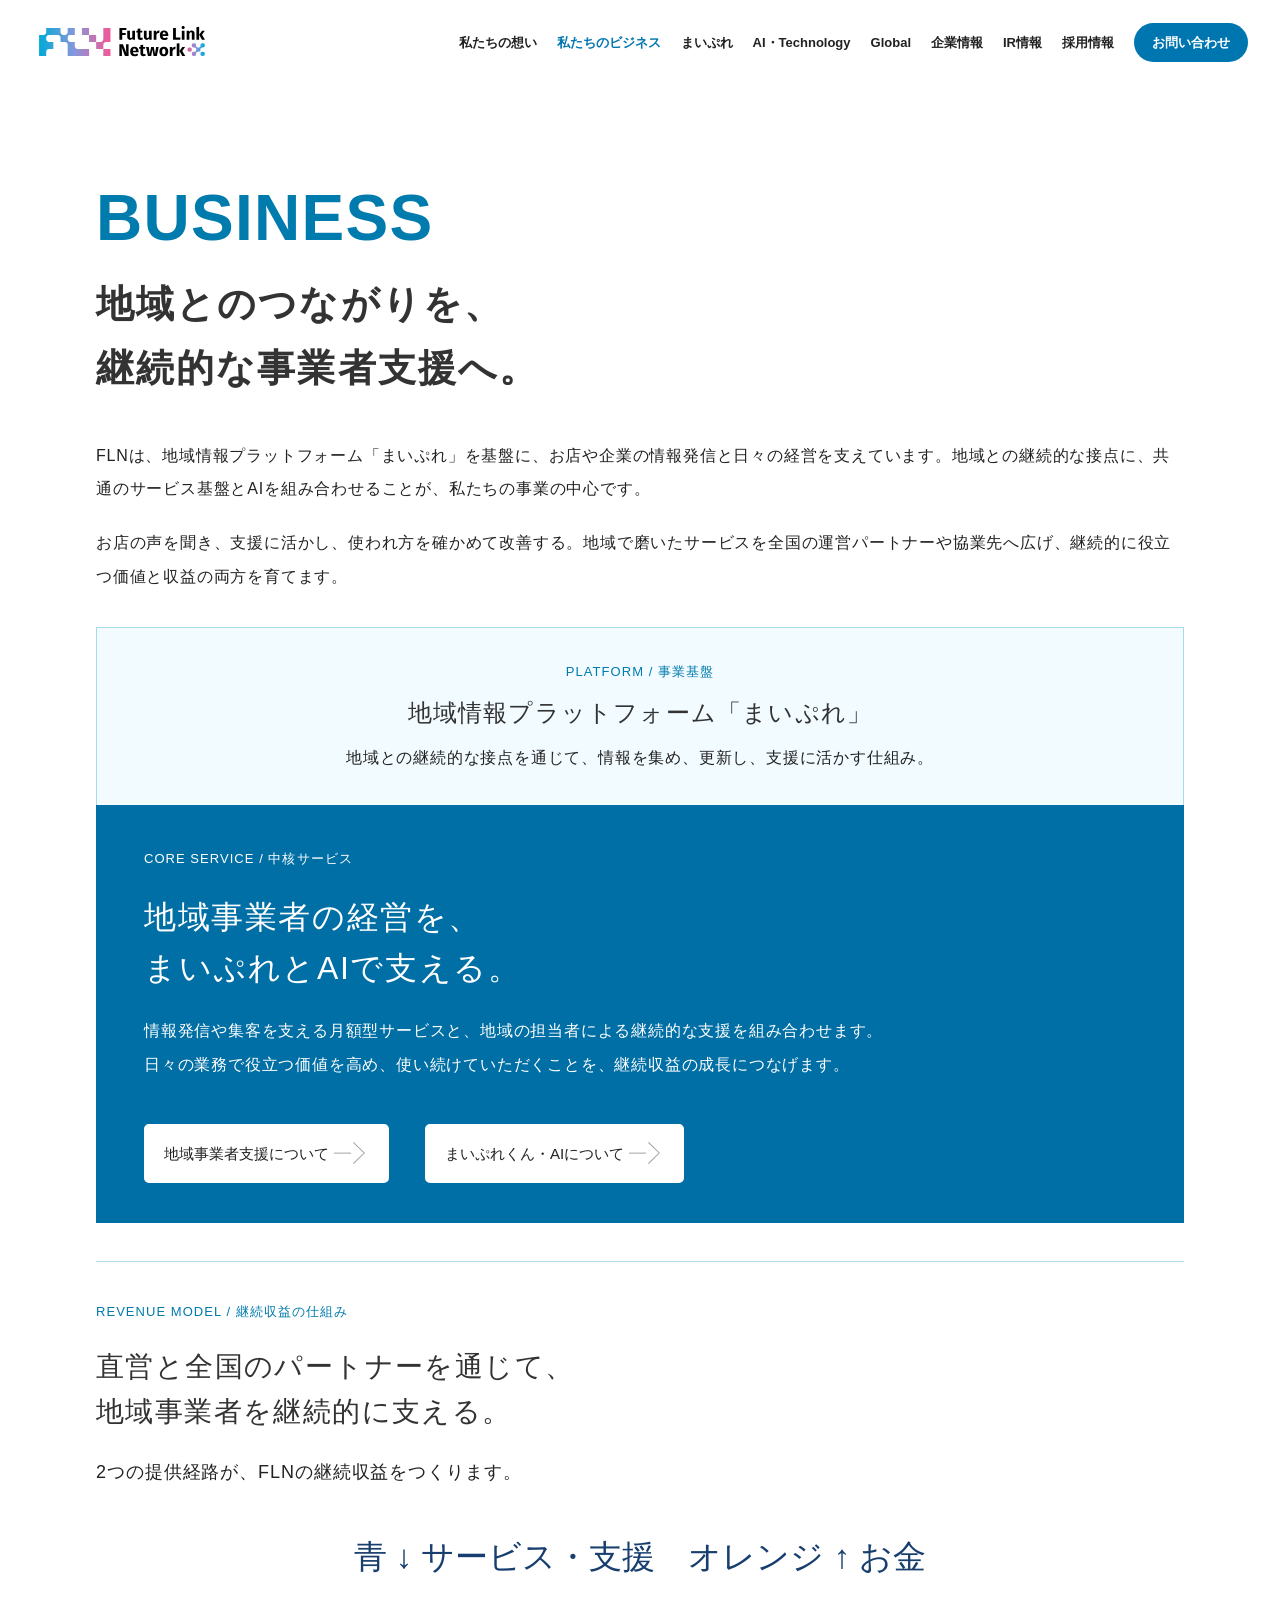
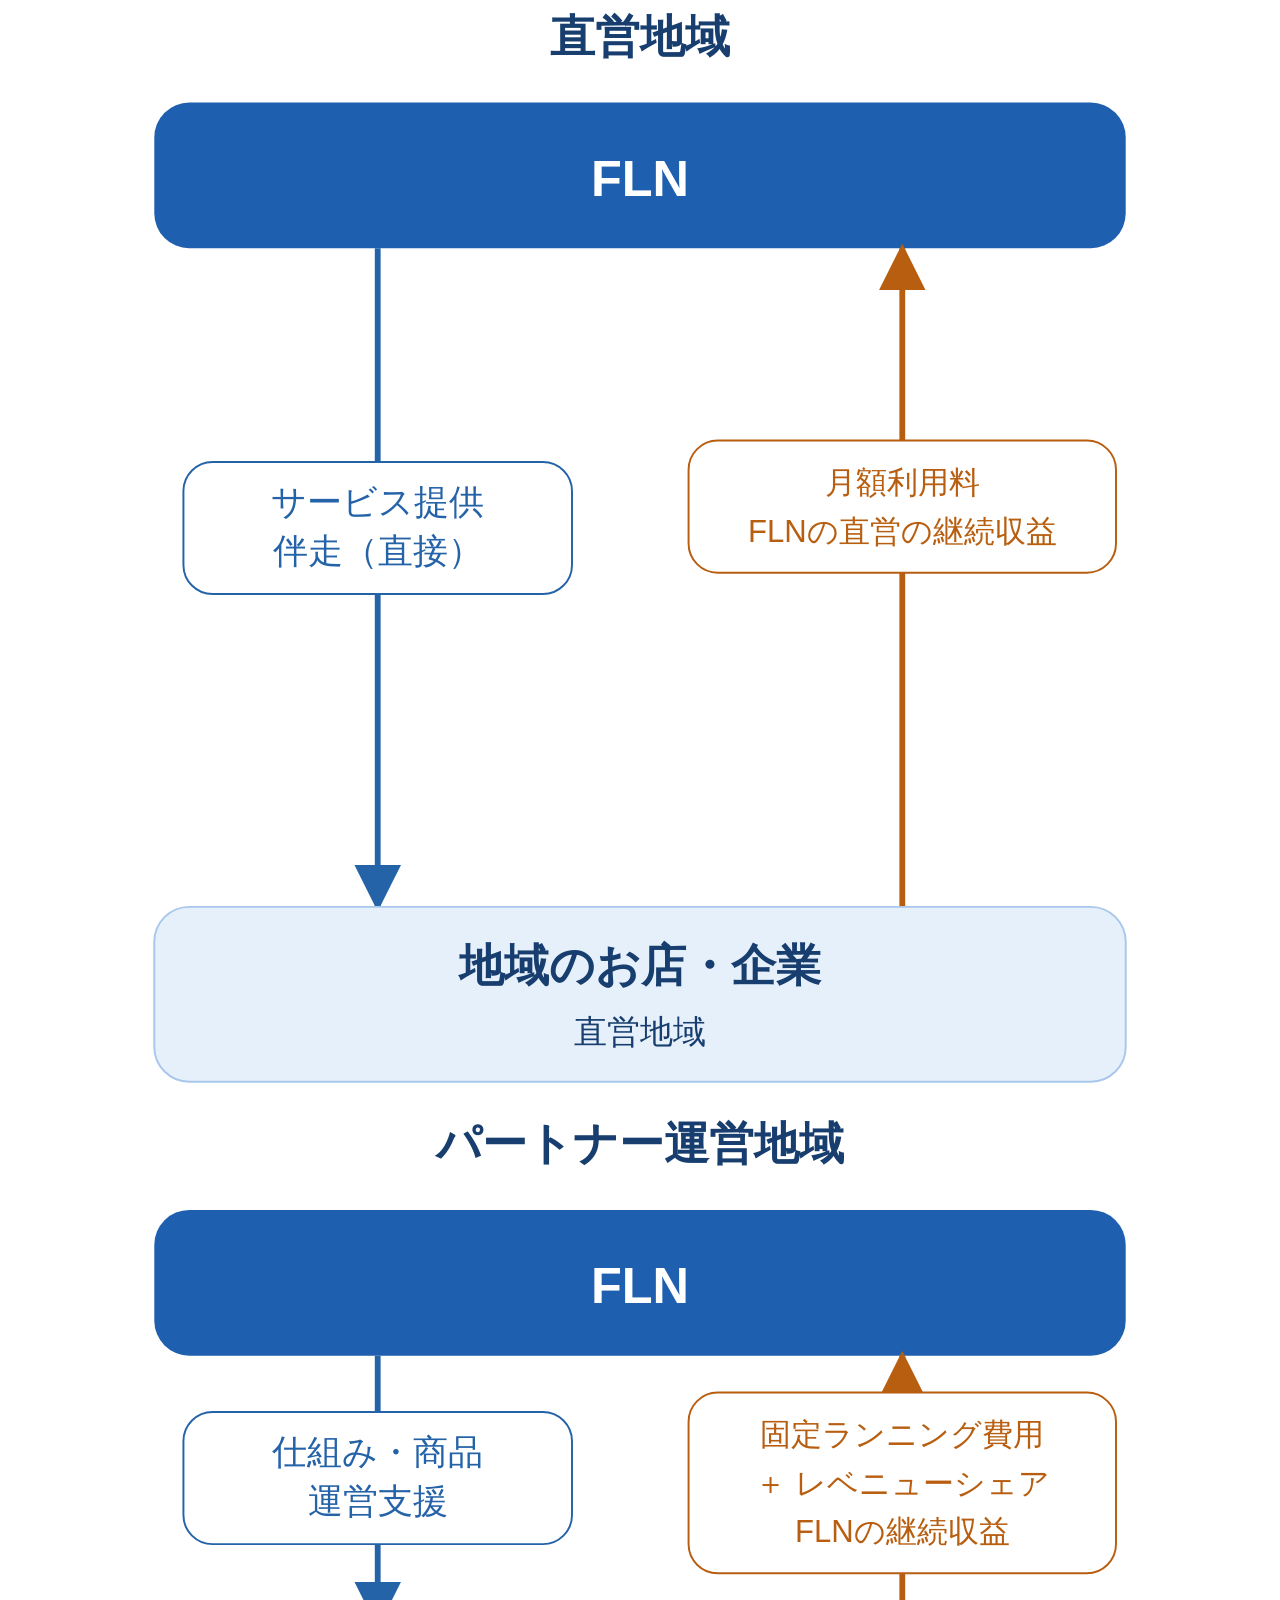
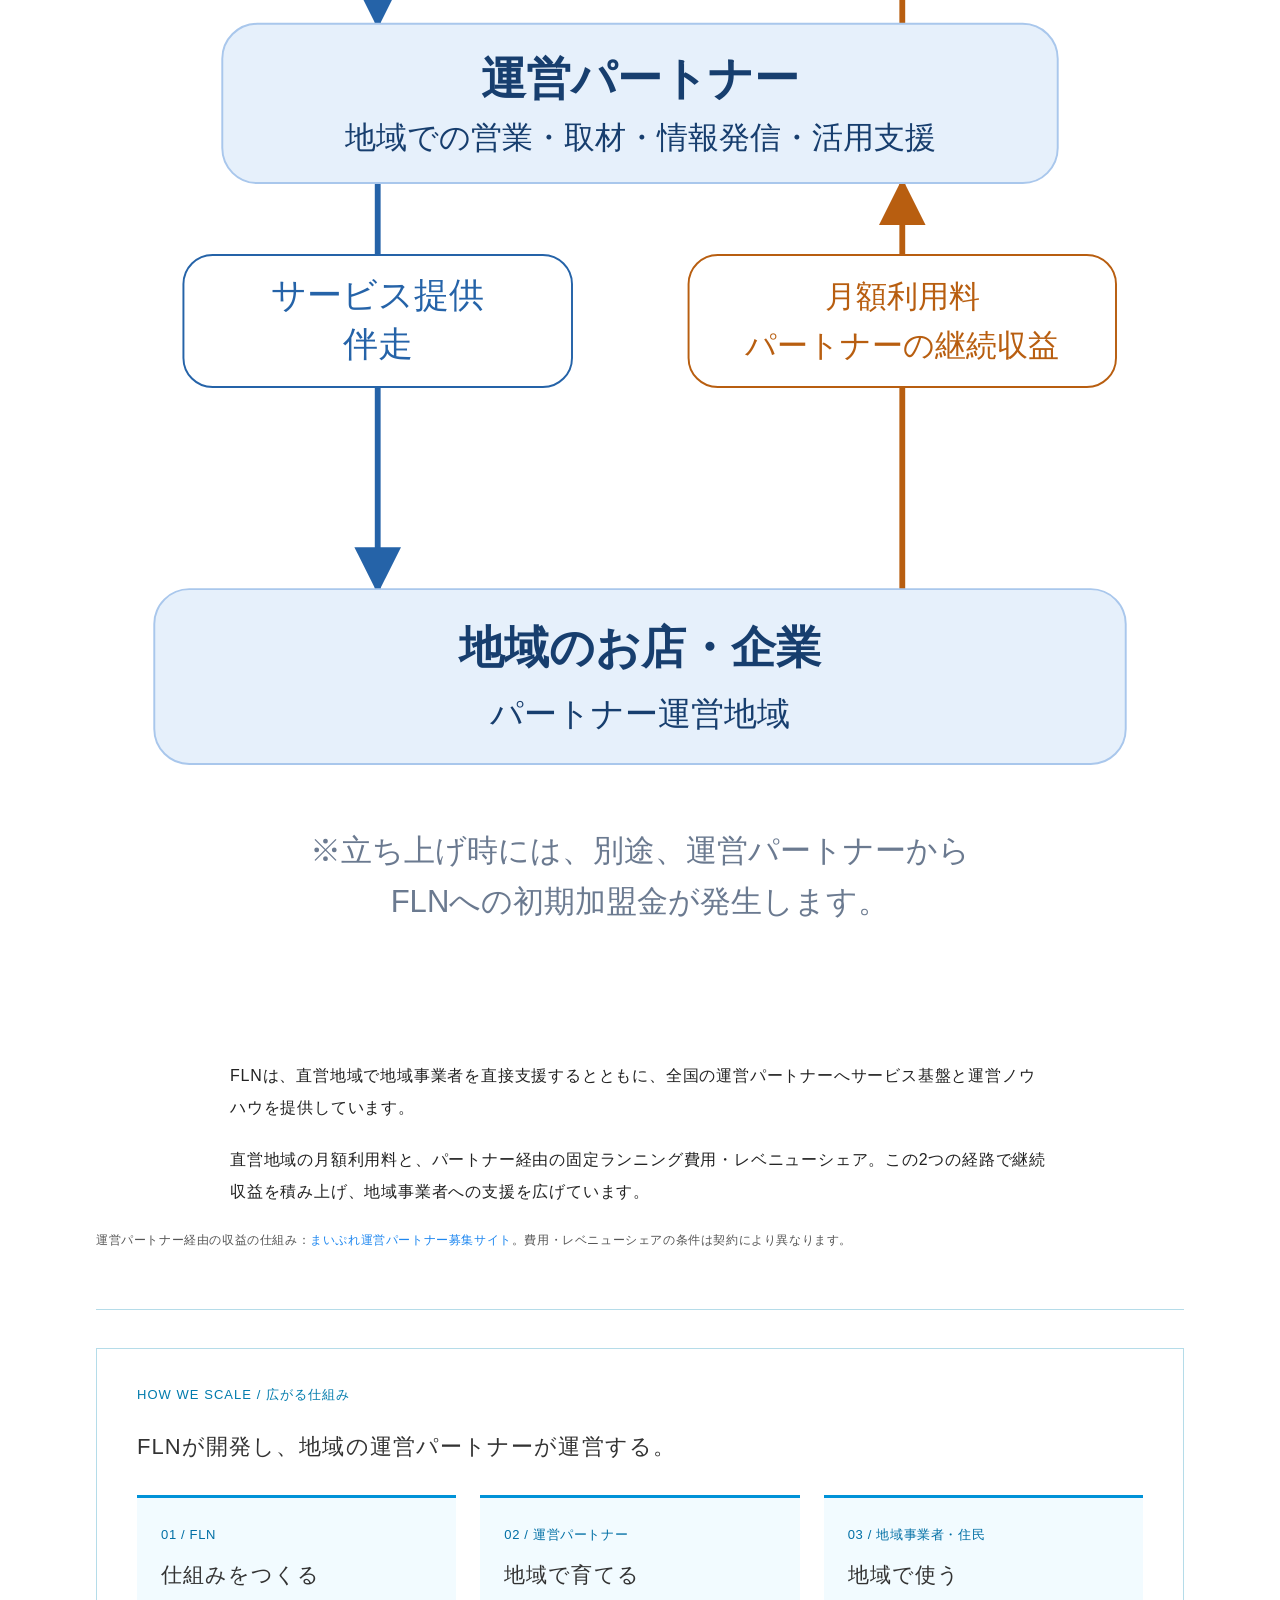
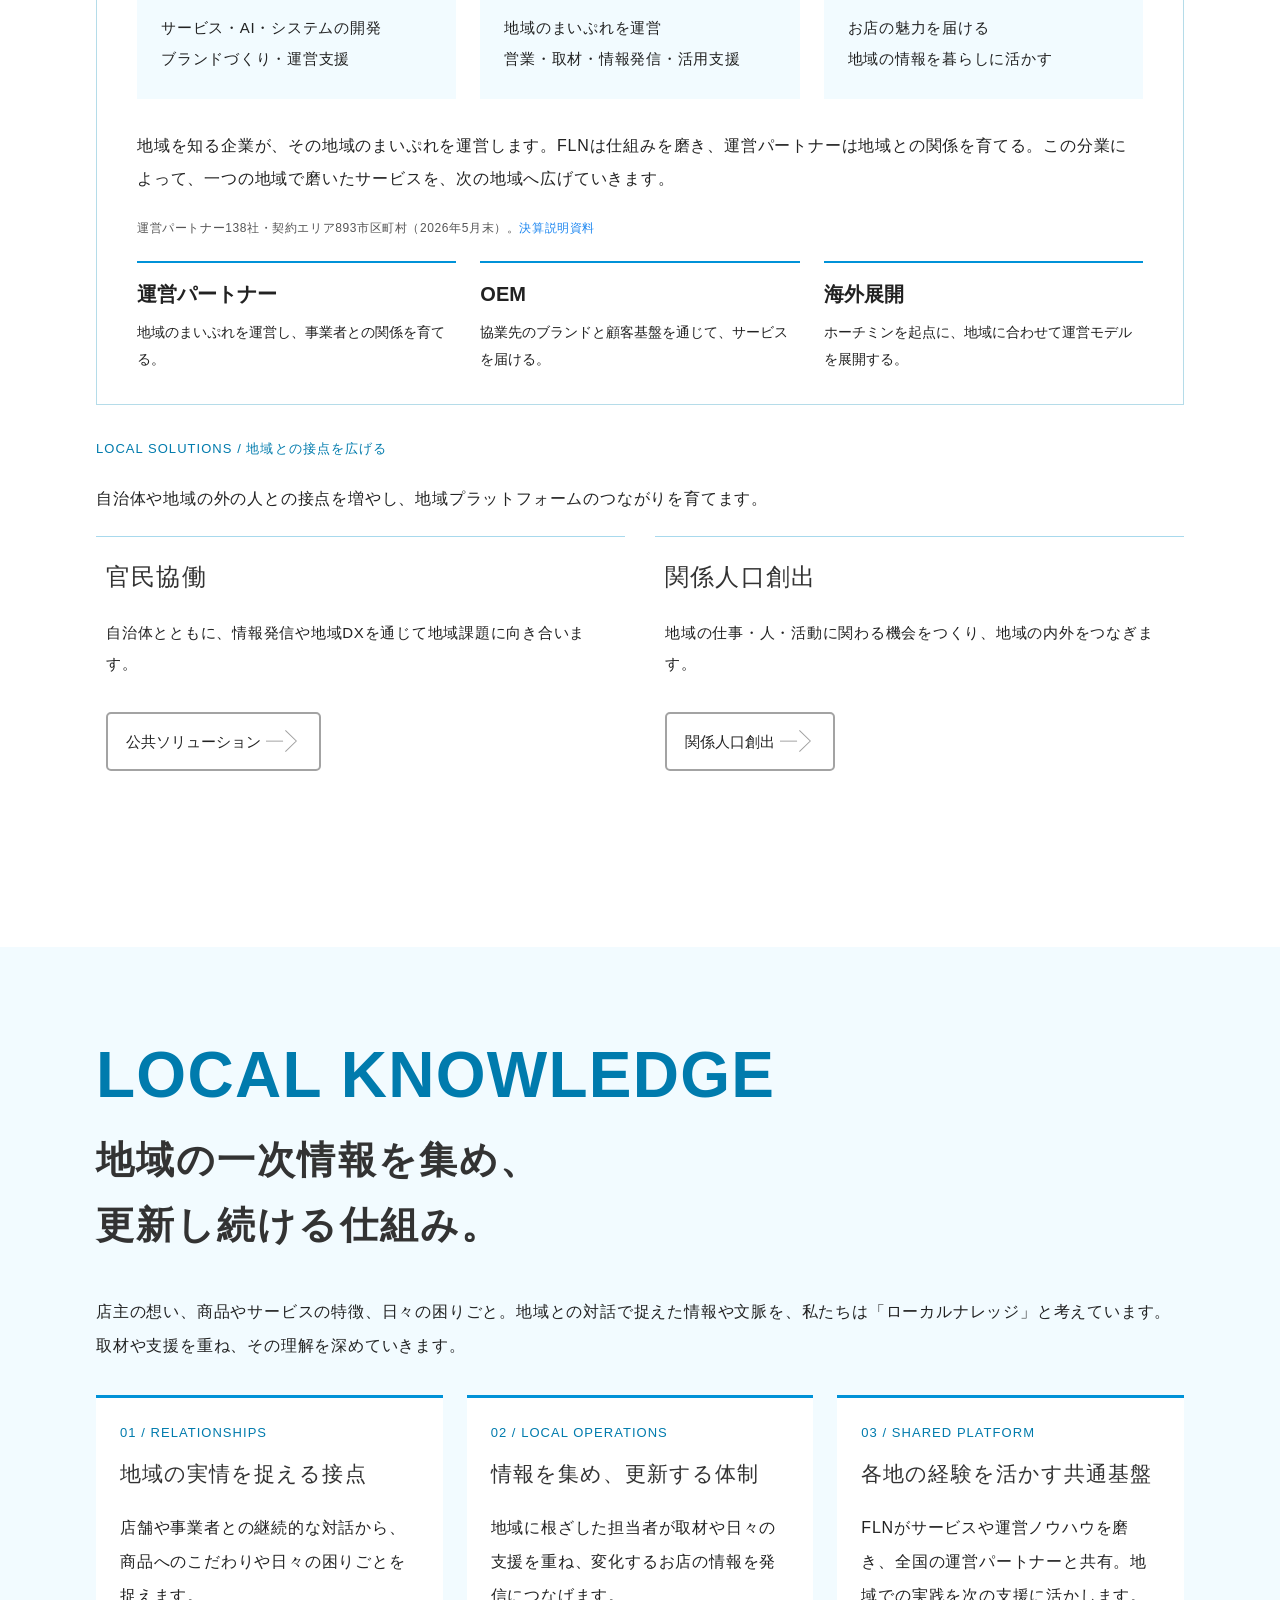
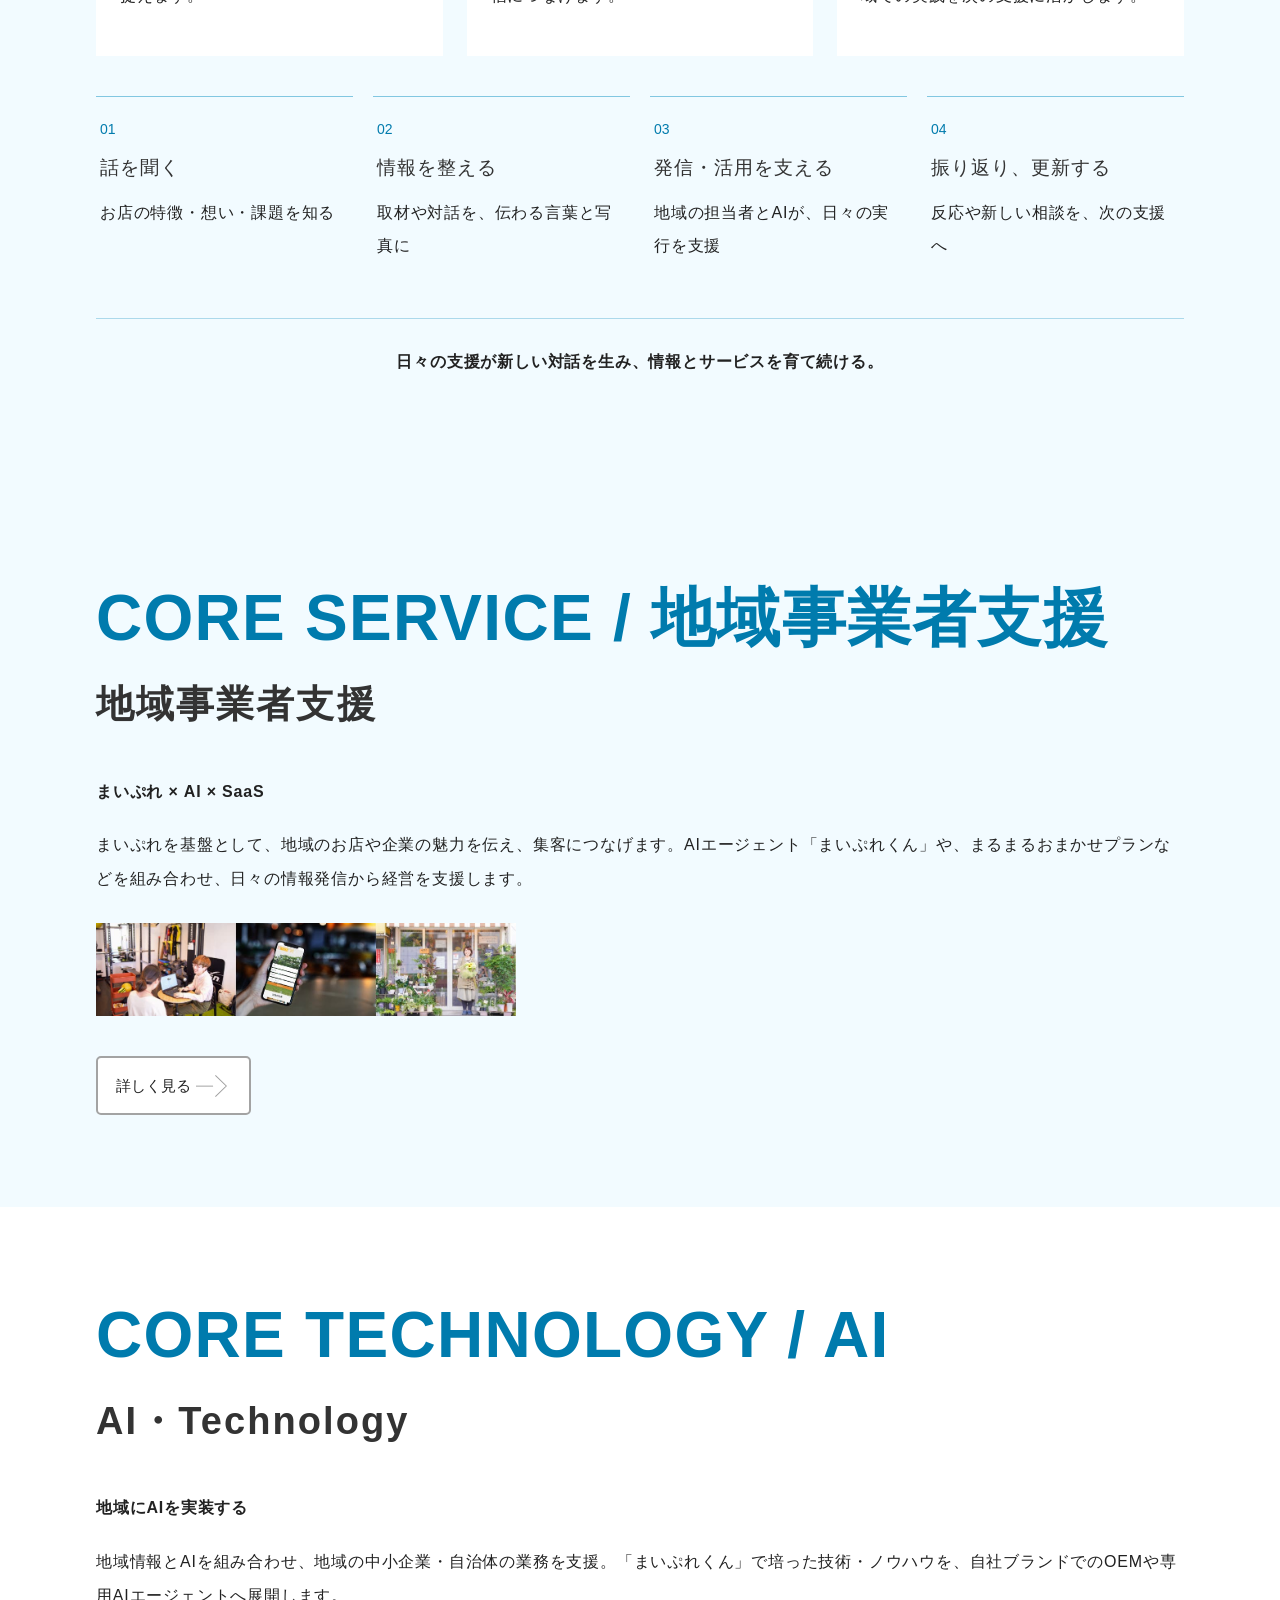
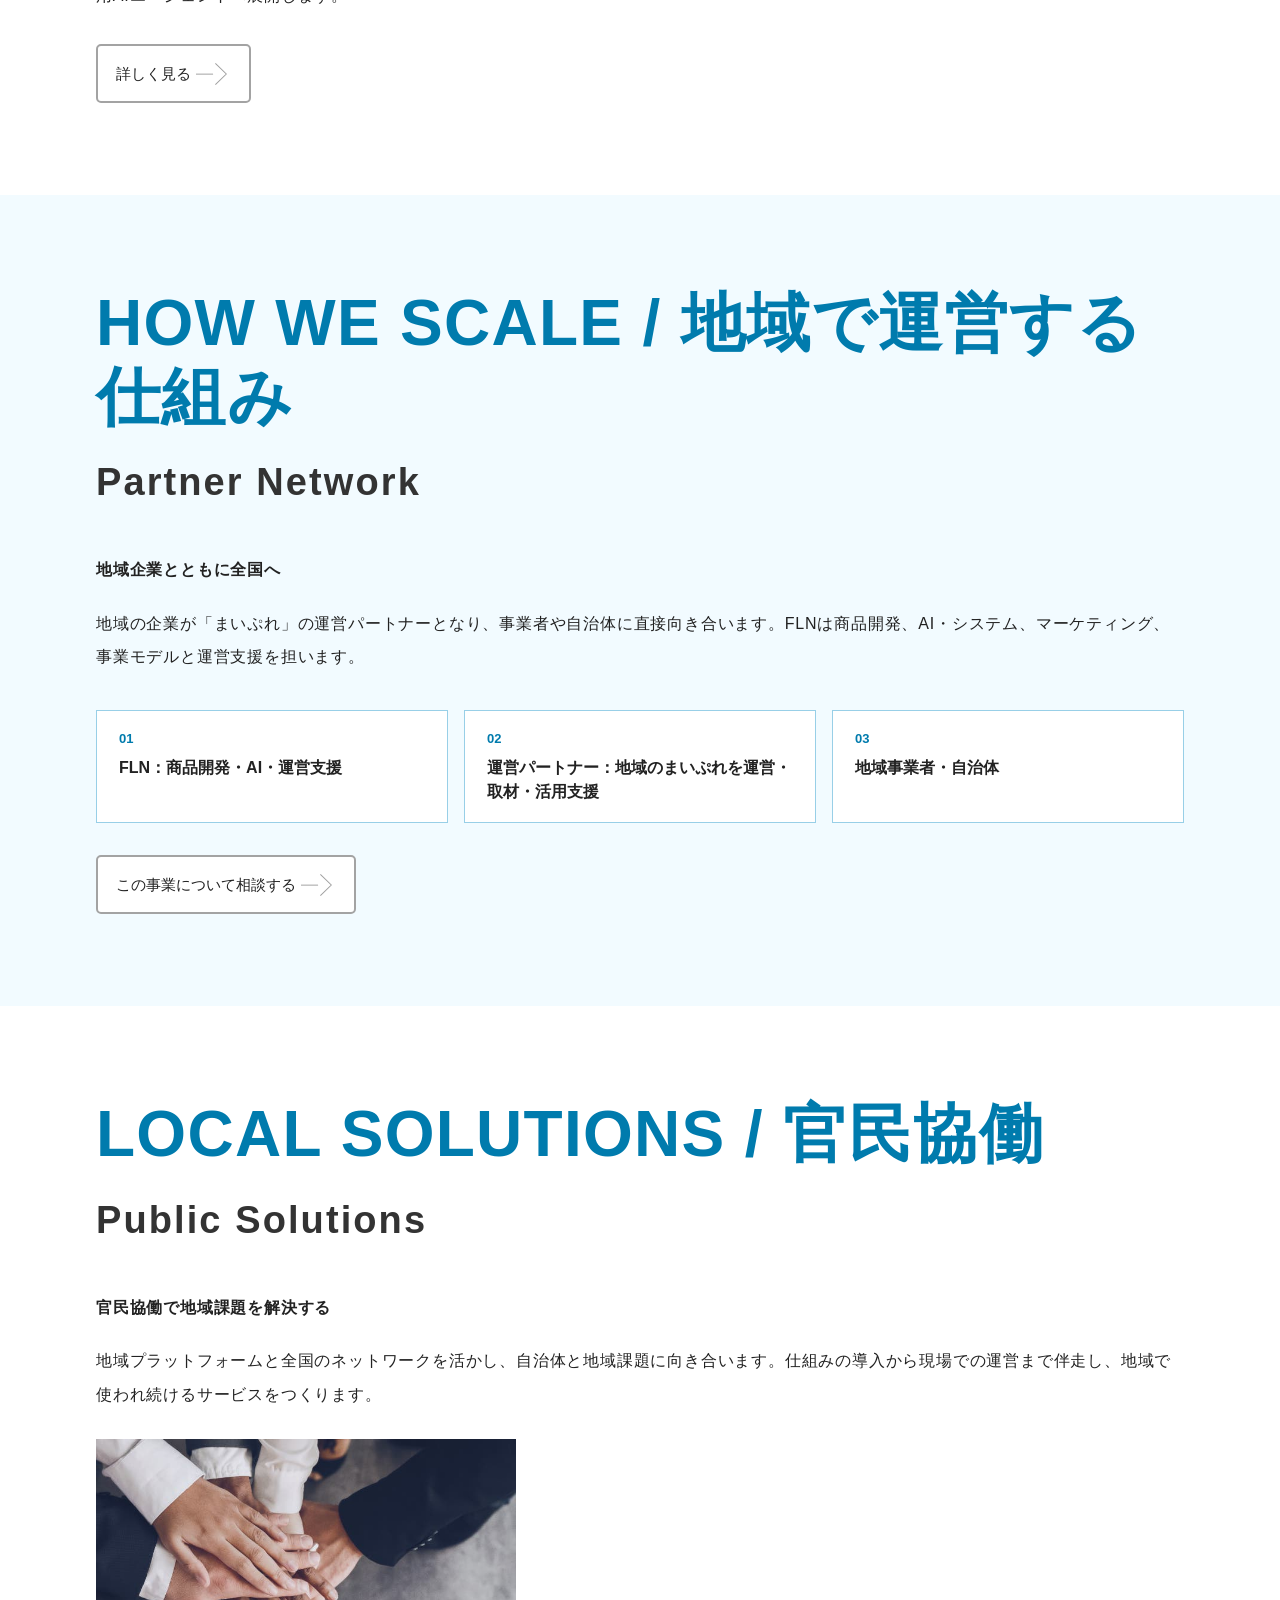
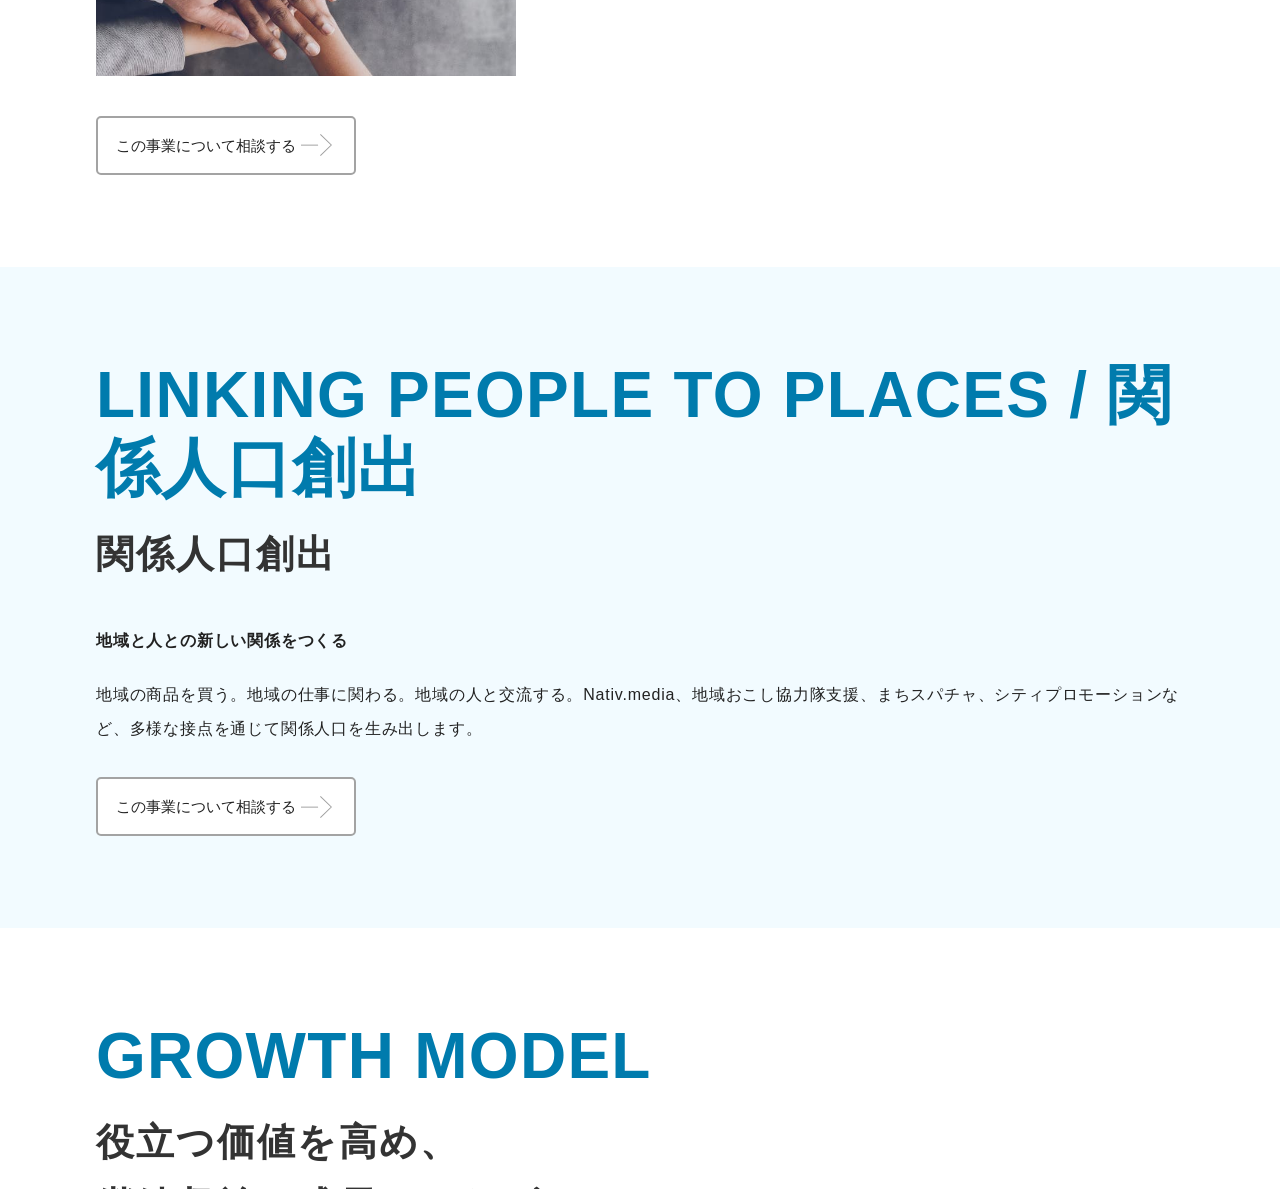
==== commit 7c02fc00: "Align renewal messaging with regional knowledge and recurring growth" ====
--- a/business/index.html
+++ b/business/index.html
@@ -1,2 +1,2 @@
 <!doctype html>
-<html lang="ja"><head><meta charset="utf-8"><meta name="viewport" content="width=device-width,initial-scale=1"><title>私たちのビジネス | 株式会社フューチャーリンクネットワーク</title><meta name="description" content="地域情報プラットフォーム「まいぷれ」を基盤に、地域事業者支援、AI・SaaS、官民協働、関係人口創出、海外展開を推進するフューチャーリンクネットワーク。私たちのビジネス"><meta name="robots" content="noindex,nofollow"><link rel="canonical" href="https://www.futurelink.co.jp/business/"><meta property="og:type" content="website"><meta property="og:title" content="私たちのビジネス | 株式会社フューチャーリンクネットワーク"><meta property="og:description" content="地域情報プラットフォーム「まいぷれ」を基盤に、地域事業者支援、AI・SaaS、官民協働、関係人口創出、海外展開を推進するフューチャーリンクネットワーク。私たちのビジネス"><meta property="og:url" content="https://www.futurelink.co.jp/business/"><meta property="og:image" content="https://www.futurelink.co.jp/wp-content/themes/fln_web/common/images/sec_main_top.jpg"><meta property="og:locale" content="ja_JP"><meta name="twitter:card" content="summary_large_image"><link rel="icon" href="../files/images/favicon.ico"><link rel="stylesheet" href="../files/css/uikit.min.css"><link rel="stylesheet" href="../files/css/style.css"><link rel="stylesheet" href="../files/css/style_pages.css"><link rel="stylesheet" href="../files/css/css2"><link rel="stylesheet" href="../files/css/renewal.css?v=20261002-revenue"><script type="application/ld+json">{"@context": "https://schema.org", "@graph": [{"@type": "Organization", "@id": "https://www.futurelink.co.jp/#organization", "name": "株式会社フューチャーリンクネットワーク", "url": "https://www.futurelink.co.jp/", "description": "地域情報プラットフォーム「まいぷれ」を基盤に、地域事業者の経営支援と地域活性化を推進。", "foundingDate": "2000-03-02", "founder": {"@type": "Person", "name": "石井丈晴"}}, {"@type": "WebPage", "name": "私たちのビジネス", "url": "https://www.futurelink.co.jp/business/", "inLanguage": "ja", "about": {"@id": "https://www.futurelink.co.jp/#organization"}}]}</script><script defer src="../files/js/uikit.min.js"></script><script defer src="../files/js/renewal.js"></script></head><body id="top" class="renewal page"><a class="skip-link" href="#main">本文へ移動</a><header class="renew-header"><nav aria-label="メインナビゲーション" class="uk-navbar-container"><a class="renew-logo" href="../"><img src="../files/images/logo3.svg" width="180" height="60" alt="株式会社フューチャーリンクネットワーク TOP"></a><ul class="renew-desktop-nav"><li><a href="../message/">私たちの想い</a></li><li><a href="../business/" aria-current="page">私たちのビジネス</a></li><li><a href="../mypl/">まいぷれ</a></li><li><a href="../technology/">AI・Technology</a></li><li><a href="../global/">Global</a></li><li><a href="../company/">企業情報</a></li><li><a href="https://www.futurelink.co.jp/ir/">IR情報</a></li><li><a href="https://near-foam-7a2.notion.site/eeb8e414945f82809694819978bc69b9">採用情報</a></li><li><a href="../inquiry/">お問い合わせ</a></li></ul><details class="renew-mobile-nav"><summary>メニュー</summary><ul><li><a href="../message/">私たちの想い</a></li><li><a href="../business/" aria-current="page">私たちのビジネス</a></li><li><a href="../mypl/">まいぷれ</a></li><li><a href="../technology/">AI・Technology</a></li><li><a href="../global/">Global</a></li><li><a href="../company/">企業情報</a></li><li><a href="https://www.futurelink.co.jp/ir/">IR情報</a></li><li><a href="https://near-foam-7a2.notion.site/eeb8e414945f82809694819978bc69b9">採用情報</a></li><li><a href="../inquiry/">お問い合わせ</a></li></ul></details></nav></header><main id="main"><section class="renew-section "><div class="uk-container"><div class="content_wrap"><h1 class="renew-heading"><span class="renew-en">BUSINESS</span>地域の情報を集める会社から、<br>地域経済を支えるプラットフォーム企業へ。</h1><p>地域情報サイトから始まった「まいぷれ」は、地域事業者、自治体、住民をつなぐ地域プラットフォームへと進化してきました。</p><p>地域でサービスを開発する。成功モデルを仕組み化する。全国の運営パートナーとともに広げる。そして、世界へ。FLNはこのモデルによって、地域活性化をスケールさせます。</p><div class="business-model"><div class="model-foundation"><p class="renew-label">PLATFORM / 事業基盤</p><h3>地域情報プラットフォーム「まいぷれ」</h3><p>地域の情報と、人・企業・自治体とのつながりが集まる場所。</p></div><article class="model-core"><p class="renew-label">CORE SERVICE / 中核サービス</p><h3>地域事業者の経営を、<br>まいぷれとAIで支える。</h3><p>情報発信や集客を支える月額型サービスと、地域の担当者による伴走。継続してご利用いただくことで収益を積み上げながら、日々の経営を支えます。</p><div class="renew-actions"><a class="btn_link" href="../business/#support">地域事業者支援について</a><a class="btn_link" href="../technology/">まいぷれくん・AIについて</a></div></article><section class="revenue-model" id="revenue-model" aria-labelledby="revenue-model-title"><p class="renew-label">REVENUE MODEL / 継続収益の仕組み</p><h3 id="revenue-model-title">直営と全国のパートナーを通じて、<br>地域事業者を継続的に支える。</h3><p class="revenue-lead">2つの提供経路が、FLNの継続収益をつくります。</p><figure class="revenue-figure"><picture><source media="(max-width:700px)" srcset="../files/images/revenue-flow-mobile.svg"><img src="../files/images/revenue-flow-revised.svg" width="1200" height="820" loading="lazy" alt="直営地域ではFLNが直接支援し月額利用料を受領。パートナー運営地域では運営パートナーが支援し月額利用料を受領し、FLNへ固定ランニング費用とレベニューシェアを支払います。初期加盟金は立ち上げ時の一時的な対価です。"></picture></figure><div class="revenue-summary"><p>FLNは、直営地域で地域事業者を直接支援するとともに、全国の運営パートナーへサービス基盤と運営ノウハウを提供しています。</p><p>直営地域の月額利用料と、パートナー経由の固定ランニング費用・レベニューシェア。この2つの経路で継続収益を積み上げ、地域事業者への支援を広げています。</p></div><p class="renew-note">運営パートナー経由の収益の仕組み：<a href="https://partner-mypl.net/start01/">まいぷれ運営パートナー募集サイト</a>。費用・レベニューシェアの条件は契約により異なります。</p></section><div class="model-expansion"><p class="renew-label">HOW WE SCALE / 広がる仕組み</p><h3>FLNが開発し、地域の運営パートナーが運営する。</h3><div class="partner-model"><article><span>01 / FLN</span><h4>仕組みをつくる</h4><p>サービス・AI・システムの開発<br>ブランドづくり・運営支援</p></article><article><span>02 / 運営パートナー</span><h4>地域で育てる</h4><p>地域のまいぷれを運営<br>営業・取材・情報発信・活用支援</p></article><article><span>03 / 地域事業者・住民</span><h4>地域で使う</h4><p>お店の魅力を届ける<br>地域の情報を暮らしに活かす</p></article></div><p>地域を知る企業が、その地域のまいぷれを運営します。FLNは仕組みを磨き、運営パートナーは地域との関係を育てる。この分業によって、一つの地域で磨いたサービスを、次の地域へ広げていきます。</p><p class="renew-note">運営パートナー138社・契約エリア893市区町村（2026年5月末）。<a href="https://global-assets.irdirect.jp/pdf/menu_file/9241/20260716123546_1676.pdf">決算説明資料</a></p><div class="model-channels"><a href="../business/#partner"><strong>運営パートナー</strong><span>地域のまいぷれを運営し、事業者との関係を育てる。</span></a><a href="../technology/#oem"><strong>OEM</strong><span>協業先のブランドと顧客基盤を通じて、サービスを届ける。</span></a><a href="../global/"><strong>海外展開</strong><span>ホーチミンを起点に、地域に合わせて運営モデルを展開する。</span></a></div></div><div class="model-fields"><p class="renew-label">LOCAL SOLUTIONS / 地域との接点を広げる</p><p>自治体や地域の外の人との接点を増やし、地域プラットフォームのつながりを育てます。</p><div class="model-field-grid"><article><h3>官民協働</h3><p>自治体とともに、情報発信や地域DXを通じて地域課題に向き合います。</p><a class="btn_link" href="../business/#public">公共ソリューション</a></article><article><h3>関係人口創出</h3><p>地域の仕事・人・活動に関わる機会をつくり、地域の内外をつなぎます。</p><a class="btn_link" href="../business/#relationship">関係人口創出</a></article></div></div></div></div></div></section><section class="renew-section tint" id="support"><div class="uk-container"><div class="content_wrap"><h2 class="renew-heading"><span class="renew-en">CORE SERVICE / 地域事業者支援</span>地域事業者支援</h2><p><strong>まいぷれ × AI × SaaS</strong></p><p>まいぷれを基盤として、地域のお店や企業の魅力を伝え、集客につなげます。AIエージェント「まいぷれくん」や、まるまるおまかせプランなどを組み合わせ、日々の情報発信から経営を支援します。</p><img class="business-detail-img" src="../files/images/img_projects_01.jpg" alt="地域事業者の情報発信を支援するまいぷれ" loading="lazy"><a class="btn_link" href="../mypl/">詳しく見る</a></div></div></section><section class="renew-section " id="ai"><div class="uk-container"><div class="content_wrap"><h2 class="renew-heading"><span class="renew-en">CORE TECHNOLOGY / AI</span>AI・Technology</h2><p><strong>地域にAIを実装する</strong></p><p>地域情報とAIを組み合わせ、地域の中小企業・自治体の業務を支援。「まいぷれくん」で培った技術・ノウハウを、自社ブランドでのOEMや専用AIエージェントへ展開します。</p><a class="btn_link" href="../technology/">詳しく見る</a></div></div></section><section class="renew-section tint" id="partner"><div class="uk-container"><div class="content_wrap"><h2 class="renew-heading"><span class="renew-en">HOW WE SCALE / 地域で運営する仕組み</span>Partner Network</h2><p><strong>地域企業とともに全国へ</strong></p><p>地域の企業が「まいぷれ」の運営パートナーとなり、事業者や自治体に直接向き合います。FLNは商品開発、AI・システム、マーケティング、事業モデルと運営支援を担います。</p><ol class="renew-flow"><li><span>01</span>FLN：商品開発・AI・運営支援</li><li><span>02</span>運営パートナー：地域のまいぷれを運営・取材・活用支援</li><li><span>03</span>地域事業者・自治体</li></ol><a class="btn_link" href="../inquiry/#partner">この事業について相談する</a></div></div></section><section class="renew-section " id="public"><div class="uk-container"><div class="content_wrap"><h2 class="renew-heading"><span class="renew-en">LOCAL SOLUTIONS / 官民協働</span>Public Solutions</h2><p><strong>官民協働で地域課題を解決する</strong></p><p>地域プラットフォームと全国のネットワークを活かし、自治体と地域課題に向き合います。仕組みの導入から現場での運営まで伴走し、地域で使われ続けるサービスをつくります。</p><img class="business-detail-img" src="../files/images/img_business_02_s.jpg" alt="地域での官民協働" loading="lazy"><a class="btn_link" href="../inquiry/#public">この事業について相談する</a></div></div></section><section class="renew-section tint" id="relationship"><div class="uk-container"><div class="content_wrap"><h2 class="renew-heading"><span class="renew-en">LINKING PEOPLE TO PLACES / 関係人口創出</span>関係人口創出</h2><p><strong>地域と人との新しい関係をつくる</strong></p><p>地域の商品を買う。地域の仕事に関わる。地域の人と交流する。Nativ.media、地域おこし協力隊支援、まちスパチャ、シティプロモーションなど、多様な接点を通じて関係人口を生み出します。</p><a class="btn_link" href="../inquiry/#relationship">この事業について相談する</a></div></div></section><section class="renew-section "><div class="uk-container"><div class="content_wrap"><h2 class="renew-heading"><span class="renew-en">GROWTH MODEL</span>地域で生まれたサービスを、継続的に広げる。</h2><ol class="renew-flow"><li><span>01</span>直営地域で開発</li><li><span>02</span>標準化・SaaS化</li><li><span>03</span>運営パートナー</li><li><span>04</span>OEM</li><li><span>05</span>GLOBAL</li></ol><p>地域事業者の経営を継続的に支援するSaaS型サービスを、パートナー・OEM・海外展開を通じて広げます。</p><a class="btn_link" href="https://www.futurelink.co.jp/ir/">成長戦略・IR情報</a></div></div></section><section class="renew-section " id="group"><div class="uk-container"><div class="content_wrap"><h2 class="renew-heading"><span class="renew-en">GROUP BUSINESS</span>ふるさと納税支援は、グループの専門事業へ。</h2><p>ふるさと納税支援は、2026年10月1日に事業を承継した株式会社フューチャーリンクローカルサポートが担います。グループの専門性を活かし、自治体と地域事業者を支えます。</p><a class="btn_link" href="../group/">グループの事業構成</a></div></div></section></main><footer class="renew-footer"><div class="sec_footer"><div class="uk-container"><a href="#top" class="renew-back-top">ページの先頭へ ↑</a><img src="../files/images/logo3.svg" width="200" alt="フューチャーリンクネットワーク"><ul class="renew-footer-nav"><li><a href="../message/">私たちの想い</a></li><li><a href="../business/" aria-current="page">私たちのビジネス</a></li><li><a href="../mypl/">まいぷれ</a></li><li><a href="../technology/">AI・Technology</a></li><li><a href="../global/">Global</a></li><li><a href="../company/">企業情報</a></li><li><a href="https://www.futurelink.co.jp/ir/">IR情報</a></li><li><a href="https://near-foam-7a2.notion.site/eeb8e414945f82809694819978bc69b9">採用情報</a></li><li><a href="../inquiry/">お問い合わせ</a></li><li><a href="../group/">Group</a></li><li><a href="https://www.futurelink.co.jp/member/">私たちのこと</a></li><li><a href="https://www.futurelink.co.jp/health_management/">健康経営</a></li><li><a href="https://www.futurelink.co.jp/privacy/">プライバシーポリシー</a></li></ul><p><small>Copyright © since 2000 Future Link Network Co., Ltd. All Rights Reserved.</small></p></div></div></footer></body></html>+<html lang="ja"><head><meta charset="utf-8"><meta name="viewport" content="width=device-width,initial-scale=1"><title>私たちのビジネス | 株式会社フューチャーリンクネットワーク</title><meta name="description" content="地域との継続的な接点と「まいぷれ」の共通基盤に、デジタル・AIを組み合わせ、情報発信から日々の経営まで地域の事業を支えるフューチャーリンクネットワーク。私たちのビジネス"><meta name="robots" content="noindex,nofollow"><link rel="canonical" href="https://www.futurelink.co.jp/business/"><meta property="og:type" content="website"><meta property="og:title" content="私たちのビジネス | 株式会社フューチャーリンクネットワーク"><meta property="og:description" content="地域との継続的な接点と「まいぷれ」の共通基盤に、デジタル・AIを組み合わせ、情報発信から日々の経営まで地域の事業を支えるフューチャーリンクネットワーク。私たちのビジネス"><meta property="og:url" content="https://www.futurelink.co.jp/business/"><meta property="og:image" content="https://www.futurelink.co.jp/wp-content/themes/fln_web/common/images/sec_main_top.jpg"><meta property="og:locale" content="ja_JP"><meta name="twitter:card" content="summary_large_image"><link rel="icon" href="../files/images/favicon.ico"><link rel="stylesheet" href="../files/css/uikit.min.css"><link rel="stylesheet" href="../files/css/style.css"><link rel="stylesheet" href="../files/css/style_pages.css"><link rel="stylesheet" href="../files/css/css2"><link rel="stylesheet" href="../files/css/renewal.css?v=20261002-revenue"><script type="application/ld+json">{"@context": "https://schema.org", "@graph": [{"@type": "Organization", "@id": "https://www.futurelink.co.jp/#organization", "name": "株式会社フューチャーリンクネットワーク", "url": "https://www.futurelink.co.jp/", "description": "地域情報プラットフォーム「まいぷれ」を基盤に、地域事業者の経営支援と地域活性化を推進。", "foundingDate": "2000-03-02", "founder": {"@type": "Person", "name": "石井丈晴"}}, {"@type": "WebPage", "name": "私たちのビジネス", "url": "https://www.futurelink.co.jp/business/", "inLanguage": "ja", "about": {"@id": "https://www.futurelink.co.jp/#organization"}}]}</script><script defer src="../files/js/uikit.min.js"></script><script defer src="../files/js/renewal.js"></script></head><body id="top" class="renewal page"><a class="skip-link" href="#main">本文へ移動</a><header class="renew-header"><nav aria-label="メインナビゲーション" class="uk-navbar-container"><a class="renew-logo" href="../"><img src="../files/images/logo3.svg" width="180" height="60" alt="株式会社フューチャーリンクネットワーク TOP"></a><ul class="renew-desktop-nav"><li><a href="../message/">私たちの想い</a></li><li><a href="../business/" aria-current="page">私たちのビジネス</a></li><li><a href="../mypl/">まいぷれ</a></li><li><a href="../technology/">AI・Technology</a></li><li><a href="../global/">Global</a></li><li><a href="../company/">企業情報</a></li><li><a href="https://www.futurelink.co.jp/ir/">IR情報</a></li><li><a href="https://near-foam-7a2.notion.site/eeb8e414945f82809694819978bc69b9">採用情報</a></li><li><a href="../inquiry/">お問い合わせ</a></li></ul><details class="renew-mobile-nav"><summary>メニュー</summary><ul><li><a href="../message/">私たちの想い</a></li><li><a href="../business/" aria-current="page">私たちのビジネス</a></li><li><a href="../mypl/">まいぷれ</a></li><li><a href="../technology/">AI・Technology</a></li><li><a href="../global/">Global</a></li><li><a href="../company/">企業情報</a></li><li><a href="https://www.futurelink.co.jp/ir/">IR情報</a></li><li><a href="https://near-foam-7a2.notion.site/eeb8e414945f82809694819978bc69b9">採用情報</a></li><li><a href="../inquiry/">お問い合わせ</a></li></ul></details></nav></header><main id="main"><section class="renew-section "><div class="uk-container"><div class="content_wrap"><h1 class="renew-heading"><span class="renew-en">BUSINESS</span>地域とのつながりを、<br>継続的な事業者支援へ。</h1><p>FLNは、地域情報プラットフォーム「まいぷれ」を基盤に、お店や企業の情報発信と日々の経営を支えています。地域との継続的な接点に、共通のサービス基盤とAIを組み合わせることが、私たちの事業の中心です。</p><p>お店の声を聞き、支援に活かし、使われ方を確かめて改善する。地域で磨いたサービスを全国の運営パートナーや協業先へ広げ、継続的に役立つ価値と収益の両方を育てます。</p><div class="business-model"><div class="model-foundation"><p class="renew-label">PLATFORM / 事業基盤</p><h3>地域情報プラットフォーム「まいぷれ」</h3><p>地域との継続的な接点を通じて、情報を集め、更新し、支援に活かす仕組み。</p></div><article class="model-core"><p class="renew-label">CORE SERVICE / 中核サービス</p><h3>地域事業者の経営を、<br>まいぷれとAIで支える。</h3><p>情報発信や集客を支える月額型サービスと、地域の担当者による継続的な支援を組み合わせます。日々の業務で役立つ価値を高め、使い続けていただくことを、継続収益の成長につなげます。</p><div class="renew-actions"><a class="btn_link" href="../business/#support">地域事業者支援について</a><a class="btn_link" href="../technology/">まいぷれくん・AIについて</a></div></article><section class="revenue-model" id="revenue-model" aria-labelledby="revenue-model-title"><p class="renew-label">REVENUE MODEL / 継続収益の仕組み</p><h3 id="revenue-model-title">直営と全国のパートナーを通じて、<br>地域事業者を継続的に支える。</h3><p class="revenue-lead">2つの提供経路が、FLNの継続収益をつくります。</p><figure class="revenue-figure"><picture><source media="(max-width:700px)" srcset="../files/images/revenue-flow-mobile.svg"><img src="../files/images/revenue-flow-revised.svg" width="1200" height="820" loading="lazy" alt="直営地域ではFLNが直接支援し月額利用料を受領。パートナー運営地域では運営パートナーが支援し月額利用料を受領し、FLNへ固定ランニング費用とレベニューシェアを支払います。初期加盟金は立ち上げ時の一時的な対価です。"></picture></figure><div class="revenue-summary"><p>FLNは、直営地域で地域事業者を直接支援するとともに、全国の運営パートナーへサービス基盤と運営ノウハウを提供しています。</p><p>直営地域の月額利用料と、パートナー経由の固定ランニング費用・レベニューシェア。この2つの経路で継続収益を積み上げ、地域事業者への支援を広げています。</p></div><p class="renew-note">運営パートナー経由の収益の仕組み：<a href="https://partner-mypl.net/start01/">まいぷれ運営パートナー募集サイト</a>。費用・レベニューシェアの条件は契約により異なります。</p></section><div class="model-expansion"><p class="renew-label">HOW WE SCALE / 広がる仕組み</p><h3>FLNが開発し、地域の運営パートナーが運営する。</h3><div class="partner-model"><article><span>01 / FLN</span><h4>仕組みをつくる</h4><p>サービス・AI・システムの開発<br>ブランドづくり・運営支援</p></article><article><span>02 / 運営パートナー</span><h4>地域で育てる</h4><p>地域のまいぷれを運営<br>営業・取材・情報発信・活用支援</p></article><article><span>03 / 地域事業者・住民</span><h4>地域で使う</h4><p>お店の魅力を届ける<br>地域の情報を暮らしに活かす</p></article></div><p>地域を知る企業が、その地域のまいぷれを運営します。FLNは仕組みを磨き、運営パートナーは地域との関係を育てる。この分業によって、一つの地域で磨いたサービスを、次の地域へ広げていきます。</p><p class="renew-note">運営パートナー138社・契約エリア893市区町村（2026年5月末）。<a href="https://global-assets.irdirect.jp/pdf/menu_file/9241/20260716123546_1676.pdf">決算説明資料</a></p><div class="model-channels"><a href="../business/#partner"><strong>運営パートナー</strong><span>地域のまいぷれを運営し、事業者との関係を育てる。</span></a><a href="../technology/#oem"><strong>OEM</strong><span>協業先のブランドと顧客基盤を通じて、サービスを届ける。</span></a><a href="../global/"><strong>海外展開</strong><span>ホーチミンを起点に、地域に合わせて運営モデルを展開する。</span></a></div></div><div class="model-fields"><p class="renew-label">LOCAL SOLUTIONS / 地域との接点を広げる</p><p>自治体や地域の外の人との接点を増やし、地域プラットフォームのつながりを育てます。</p><div class="model-field-grid"><article><h3>官民協働</h3><p>自治体とともに、情報発信や地域DXを通じて地域課題に向き合います。</p><a class="btn_link" href="../business/#public">公共ソリューション</a></article><article><h3>関係人口創出</h3><p>地域の仕事・人・活動に関わる機会をつくり、地域の内外をつなぎます。</p><a class="btn_link" href="../business/#relationship">関係人口創出</a></article></div></div></div></div></div></section><section class="renew-section tint" id="local-knowledge"><div class="uk-container"><div class="content_wrap"><h2 class="renew-heading"><span class="renew-en">LOCAL KNOWLEDGE</span>地域の一次情報を集め、<br>更新し続ける仕組み。</h2><p>店主の想い、商品やサービスの特徴、日々の困りごと。地域との対話で捉えた情報や文脈を、私たちは「ローカルナレッジ」と考えています。取材や支援を重ね、その理解を深めていきます。</p><div class="knowledge-cards"><article><p class="renew-label">01 / RELATIONSHIPS</p><h3>地域の実情を捉える接点</h3><p>店舗や事業者との継続的な対話から、商品へのこだわりや日々の困りごとを捉えます。</p></article><article><p class="renew-label">02 / LOCAL OPERATIONS</p><h3>情報を集め、更新する体制</h3><p>地域に根ざした担当者が取材や日々の支援を重ね、変化するお店の情報を発信につなげます。</p></article><article><p class="renew-label">03 / SHARED PLATFORM</p><h3>各地の経験を活かす共通基盤</h3><p>FLNがサービスや運営ノウハウを磨き、全国の運営パートナーと共有。地域での実践を次の支援に活かします。</p></article></div><ol class="knowledge-flow"><li><span>01</span><h3>話を聞く</h3><p>お店の特徴・想い・課題を知る</p></li><li><span>02</span><h3>情報を整える</h3><p>取材や対話を、伝わる言葉と写真に</p></li><li><span>03</span><h3>発信・活用を支える</h3><p>地域の担当者とAIが、日々の実行を支援</p></li><li><span>04</span><h3>振り返り、更新する</h3><p>反応や新しい相談を、次の支援へ</p></li></ol><p class="approach-result">日々の支援が新しい対話を生み、情報とサービスを育て続ける。</p></div></div></section><section class="renew-section tint" id="support"><div class="uk-container"><div class="content_wrap"><h2 class="renew-heading"><span class="renew-en">CORE SERVICE / 地域事業者支援</span>地域事業者支援</h2><p><strong>まいぷれ × AI × SaaS</strong></p><p>まいぷれを基盤として、地域のお店や企業の魅力を伝え、集客につなげます。AIエージェント「まいぷれくん」や、まるまるおまかせプランなどを組み合わせ、日々の情報発信から経営を支援します。</p><img class="business-detail-img" src="../files/images/img_projects_01.jpg" alt="地域事業者の情報発信を支援するまいぷれ" loading="lazy"><a class="btn_link" href="../mypl/">詳しく見る</a></div></div></section><section class="renew-section " id="ai"><div class="uk-container"><div class="content_wrap"><h2 class="renew-heading"><span class="renew-en">CORE TECHNOLOGY / AI</span>AI・Technology</h2><p><strong>地域にAIを実装する</strong></p><p>地域情報とAIを組み合わせ、地域の中小企業・自治体の業務を支援。「まいぷれくん」で培った技術・ノウハウを、自社ブランドでのOEMや専用AIエージェントへ展開します。</p><a class="btn_link" href="../technology/">詳しく見る</a></div></div></section><section class="renew-section tint" id="partner"><div class="uk-container"><div class="content_wrap"><h2 class="renew-heading"><span class="renew-en">HOW WE SCALE / 地域で運営する仕組み</span>Partner Network</h2><p><strong>地域企業とともに全国へ</strong></p><p>地域の企業が「まいぷれ」の運営パートナーとなり、事業者や自治体に直接向き合います。FLNは商品開発、AI・システム、マーケティング、事業モデルと運営支援を担います。</p><ol class="renew-flow"><li><span>01</span>FLN：商品開発・AI・運営支援</li><li><span>02</span>運営パートナー：地域のまいぷれを運営・取材・活用支援</li><li><span>03</span>地域事業者・自治体</li></ol><a class="btn_link" href="../inquiry/#partner">この事業について相談する</a></div></div></section><section class="renew-section " id="public"><div class="uk-container"><div class="content_wrap"><h2 class="renew-heading"><span class="renew-en">LOCAL SOLUTIONS / 官民協働</span>Public Solutions</h2><p><strong>官民協働で地域課題を解決する</strong></p><p>地域プラットフォームと全国のネットワークを活かし、自治体と地域課題に向き合います。仕組みの導入から現場での運営まで伴走し、地域で使われ続けるサービスをつくります。</p><img class="business-detail-img" src="../files/images/img_business_02_s.jpg" alt="地域での官民協働" loading="lazy"><a class="btn_link" href="../inquiry/#public">この事業について相談する</a></div></div></section><section class="renew-section tint" id="relationship"><div class="uk-container"><div class="content_wrap"><h2 class="renew-heading"><span class="renew-en">LINKING PEOPLE TO PLACES / 関係人口創出</span>関係人口創出</h2><p><strong>地域と人との新しい関係をつくる</strong></p><p>地域の商品を買う。地域の仕事に関わる。地域の人と交流する。Nativ.media、地域おこし協力隊支援、まちスパチャ、シティプロモーションなど、多様な接点を通じて関係人口を生み出します。</p><a class="btn_link" href="../inquiry/#relationship">この事業について相談する</a></div></div></section><section class="renew-section" id="growth-model"><div class="uk-container"><div class="content_wrap"><h2 class="renew-heading"><span class="renew-en">GROWTH MODEL</span>役立つ価値を高め、<br>継続収益の成長につなげる。</h2><p>成長の中心は、地域事業者を継続的に支える月額型サービスです。提供価値と使いやすさを磨き、利用店舗の拡大、サービス利用の広がり、継続利用につなげていきます。</p><div class="knowledge-cards"><article><p class="renew-label">01 / REACH</p><h3>利用するお店を増やす</h3><p>直営・運営パートナーによる提案に加え、OEMで協業先の顧客基盤へサービスを届けます。</p></article><article><p class="renew-label">02 / VALUE</p><h3>支援の範囲を広げる</h3><p>情報発信、AIによる作業支援、運用代行などを、お店の課題に合わせて組み合わせます。</p></article><article><p class="renew-label">03 / CONTINUITY</p><h3>使い続けられる支援へ</h3><p>地域の担当者による活用支援とサービス改善を重ね、日々の仕事に定着することを目指します。</p></article></div><div class="knowledge-outlook"><h3>支援の品質と、広げるための効率を高める。</h3><p>共通システムやAIの活用、運営ノウハウの共有により、文章づくりや運用の負担を減らし、地域の担当者がお店との対話や提案に力を注げる体制を目指します。</p></div><h3 class="custom-ai-sub">届け方と、展開する地域。</h3><p>サービスは直営・運営パートナー・OEMを通じて提供。海外では、日本で磨いたシステムと店舗支援のノウハウを活かし、現地の情報と関係づくりを重ねます。</p><div class="renew-actions"><a class="btn_link" href="../technology/#oem">OEMの取り組み</a><a class="btn_link" href="../global/">海外での展開</a><a class="btn_link" href="https://www.futurelink.co.jp/ir/">成長戦略・IR情報</a></div></div></div></section><section class="renew-section " id="group"><div class="uk-container"><div class="content_wrap"><h2 class="renew-heading"><span class="renew-en">GROUP BUSINESS</span>ふるさと納税支援は、グループの専門事業へ。</h2><p>ふるさと納税支援は、2026年10月1日に事業を承継した株式会社フューチャーリンクローカルサポートが担います。グループの専門性を活かし、自治体と地域事業者を支えます。</p><a class="btn_link" href="../group/">グループの事業構成</a></div></div></section></main><footer class="renew-footer"><div class="sec_footer"><div class="uk-container"><a href="#top" class="renew-back-top">ページの先頭へ ↑</a><img src="../files/images/logo3.svg" width="200" alt="フューチャーリンクネットワーク"><ul class="renew-footer-nav"><li><a href="../message/">私たちの想い</a></li><li><a href="../business/" aria-current="page">私たちのビジネス</a></li><li><a href="../mypl/">まいぷれ</a></li><li><a href="../technology/">AI・Technology</a></li><li><a href="../global/">Global</a></li><li><a href="../company/">企業情報</a></li><li><a href="https://www.futurelink.co.jp/ir/">IR情報</a></li><li><a href="https://near-foam-7a2.notion.site/eeb8e414945f82809694819978bc69b9">採用情報</a></li><li><a href="../inquiry/">お問い合わせ</a></li><li><a href="../group/">Group</a></li><li><a href="https://www.futurelink.co.jp/member/">私たちのこと</a></li><li><a href="https://www.futurelink.co.jp/health_management/">健康経営</a></li><li><a href="https://www.futurelink.co.jp/privacy/">プライバシーポリシー</a></li></ul><p><small>Copyright © since 2000 Future Link Network Co., Ltd. All Rights Reserved.</small></p></div></div></footer></body></html>
--- a/files/css/renewal.css
+++ b/files/css/renewal.css
@@ -61,3 +61,14 @@
 
 /* Direct and partner recurring revenue */
 .revenue-model{margin:38px 0;padding:36px 0;border-top:1px solid #b5dce9;border-bottom:1px solid #b5dce9}.revenue-model h3{font-size:28px;line-height:1.6;margin:10px 0 16px}.revenue-lead{font-size:18px}.revenue-figure{margin:24px 0}.revenue-figure picture,.revenue-figure img{display:block;width:100%;height:auto}.revenue-summary{max-width:820px;margin:24px auto 0}.revenue-summary p{line-height:2}.revenue-model .renew-note{margin-top:18px}@media(max-width:700px){.revenue-model{padding:24px 0;margin:28px 0}.revenue-model h3{font-size:23px}.revenue-lead{font-size:16px}.revenue-figure{max-width:560px;margin:20px auto}.revenue-figure img{aspect-ratio:560 / 1400}}
+/* Mypl chapters: field support, people and AI */
+.mypl-lead{font-size:21px!important;font-weight:700;line-height:1.9!important}.mypl-split{display:grid;grid-template-columns:1fr 1fr;gap:40px;align-items:center;margin:36px 0}.mypl-split figure{margin:0}.mypl-split img{width:100%;height:auto;border-radius:3px}.mypl-split figcaption{font-size:12px;color:#65737b;margin-top:12px;line-height:1.7}.mypl-index{display:flex;flex-wrap:wrap;gap:12px;margin:38px 0}.mypl-index a{padding:10px 18px;border:1px solid #acd8e5;color:#007fa9;font-size:14px}.mypl-map{display:grid;grid-template-columns:1fr 30px 1.3fr 30px 1fr;align-items:center;background:#f0f9fc;padding:28px;gap:10px;margin-top:40px;text-align:center}.mypl-map h3{font-size:19px;line-height:1.8;margin:10px 0}.mypl-map small,.mypl-steps small,.mypl-roles small{color:#0087b3;font-weight:700;letter-spacing:.06em}.mypl-map-core{background:#0085ae;color:white;padding:24px 14px}.mypl-map-core h3,.mypl-map-core small{color:white}.mypl-arrow{font-size:24px;color:#0085ae}.mypl-steps{list-style:none;padding:0;display:grid;grid-template-columns:repeat(4,1fr);gap:16px;margin:35px 0}.mypl-steps li{padding:24px 20px;background:#fff;border-top:3px solid #28a4c8;position:relative}.mypl-steps h3{font-size:18px;line-height:1.6;margin:12px 0}.mypl-steps p{font-size:14px!important;margin-bottom:0!important}.mypl-values{display:flex;flex-wrap:wrap;gap:16px;margin:24px 0}.mypl-values span{flex:1;min-width:140px;text-align:center;border-top:2px solid #43b0ce;padding:18px 12px;background:#edf8fc;font-weight:700;font-size:16px}.mypl-steps .mypl-approval{background:#007fa6;color:#fff}.mypl-approval h3,.mypl-approval small{color:#fff}.mypl-roles{display:grid;grid-template-columns:1fr 1fr;gap:24px;margin-top:32px}.mypl-roles article{background:#f0f9fc;border-top:4px solid #159cc3;padding:28px}.mypl-roles h3{font-size:22px}.mypl-roles ul{padding-left:20px;line-height:2}.mypl-network-end{background:#007fa6;color:white;text-align:center;padding:24px;font-size:20px;font-weight:700;margin:20px 0 32px}.mypl-network-end small{display:block;font-size:13px;font-weight:400;margin-top:10px}.mypl-community{border:1px solid #a9d9e6;padding:28px;margin:30px 0;background:white;text-align:center}.mypl-community h3{font-size:24px;color:#007fa6;line-height:1.7}.mypl-community h3 small{font-size:14px;font-weight:400}.mypl-contacts{display:grid;grid-template-columns:repeat(3,1fr);gap:16px}.mypl-contacts a{padding:28px 20px;background:#f0f9fc;border-bottom:3px solid #009bc6;color:#075570}.mypl-contacts small,.mypl-contacts strong{display:block}.mypl-contacts small{margin-bottom:12px}.mypl-contacts strong{font-size:17px}.renew-section[id]{scroll-margin-top:100px}
+@media(max-width:900px){.mypl-split{gap:24px}.mypl-steps{grid-template-columns:repeat(2,1fr)}.mypl-contacts{grid-template-columns:1fr}.mypl-map{padding:20px 12px}.mypl-map h3{font-size:16px}}
+@media(max-width:640px){.mypl-lead{font-size:18px!important}.mypl-lead br{display:none}.mypl-split,.mypl-roles{grid-template-columns:1fr;gap:20px}.mypl-map{grid-template-columns:1fr;padding:22px}.mypl-arrow{transform:rotate(90deg)}.mypl-map h3{font-size:18px}.mypl-steps{grid-template-columns:1fr}.mypl-steps li{padding:20px}.mypl-roles article{padding:24px 20px}.mypl-values{gap:10px}.mypl-values span{min-width:115px;font-size:14px}.mypl-community{padding:20px 14px}.mypl-community h3{font-size:21px}.mypl-index{gap:8px}.mypl-index a{font-size:12px;padding:9px 12px}.mypl-network-end{font-size:18px}}
+
+.custom-ai-sub{font-size:24px;line-height:1.7;margin:42px 0 20px}.custom-ai-support article{background:white;padding:26px 22px;border-top:3px solid #159cc3}.custom-ai-support small{color:#0087b3;font-weight:700}.custom-ai-support h3{font-size:20px;line-height:1.7}.custom-ai-support p{font-size:15px!important}.custom-ai-price{background:white;border:1px solid #acd8e5;padding:28px;margin:32px 0}.custom-ai-price h3{font-size:24px;color:#007fa6}.custom-ai-price dl div{display:grid;grid-template-columns:180px 1fr;gap:18px;border-bottom:1px solid #e1edf1;padding:14px 0}.custom-ai-price dt{font-weight:700}.custom-ai-price dd{margin:0}@media(max-width:640px){.custom-ai-price{padding:22px 18px}.custom-ai-price dl div{grid-template-columns:1fr;gap:6px}.custom-ai-sub{font-size:22px}}
+
+/* Regional knowledge, service value and recurring growth */
+.knowledge-cards{display:grid;grid-template-columns:repeat(3,minmax(0,1fr));gap:24px;margin:32px 0}.knowledge-cards article{background:#f2fbff;border-top:3px solid #0092d8;padding:24px;min-width:0}.tint .knowledge-cards article{background:#fff}.knowledge-cards h3{font-size:21px;line-height:1.7;margin:12px 0}.knowledge-cards p{font-size:16px}.knowledge-cards .renew-label{font-size:13px;line-height:1.7;margin:0}.knowledge-flow{display:grid;grid-template-columns:repeat(4,minmax(0,1fr));gap:20px;list-style:none;padding:0;margin:40px 0 20px}.knowledge-flow li{border-top:1px solid #82c7e1;padding:20px 4px;min-width:0}.knowledge-flow span{font-size:14px;color:#007bad}.knowledge-flow h3{font-size:19px;line-height:1.6;margin:12px 0}.knowledge-flow p{font-size:16px;margin:0}.knowledge-outlook{border-left:3px solid #0092d8;padding:10px 24px;margin:36px 0;background:#f2fbff}.knowledge-outlook h3{font-size:23px;line-height:1.7}.knowledge-outlook p{font-size:16px}.knowledge-outlook .renew-label{font-size:13px}.renew-hero .hero-purpose{font-size:clamp(27px,3vw,42px)}
+@media(max-width:900px){.knowledge-cards{grid-template-columns:1fr}.knowledge-flow{grid-template-columns:repeat(2,minmax(0,1fr))}}
+@media(max-width:640px){.knowledge-flow{grid-template-columns:1fr;gap:4px}.knowledge-cards article{padding:22px}.knowledge-cards h3{font-size:21px}.knowledge-outlook{padding:12px 18px}.knowledge-outlook h3{font-size:21px}.renew-hero .hero-purpose{font-size:26px}}
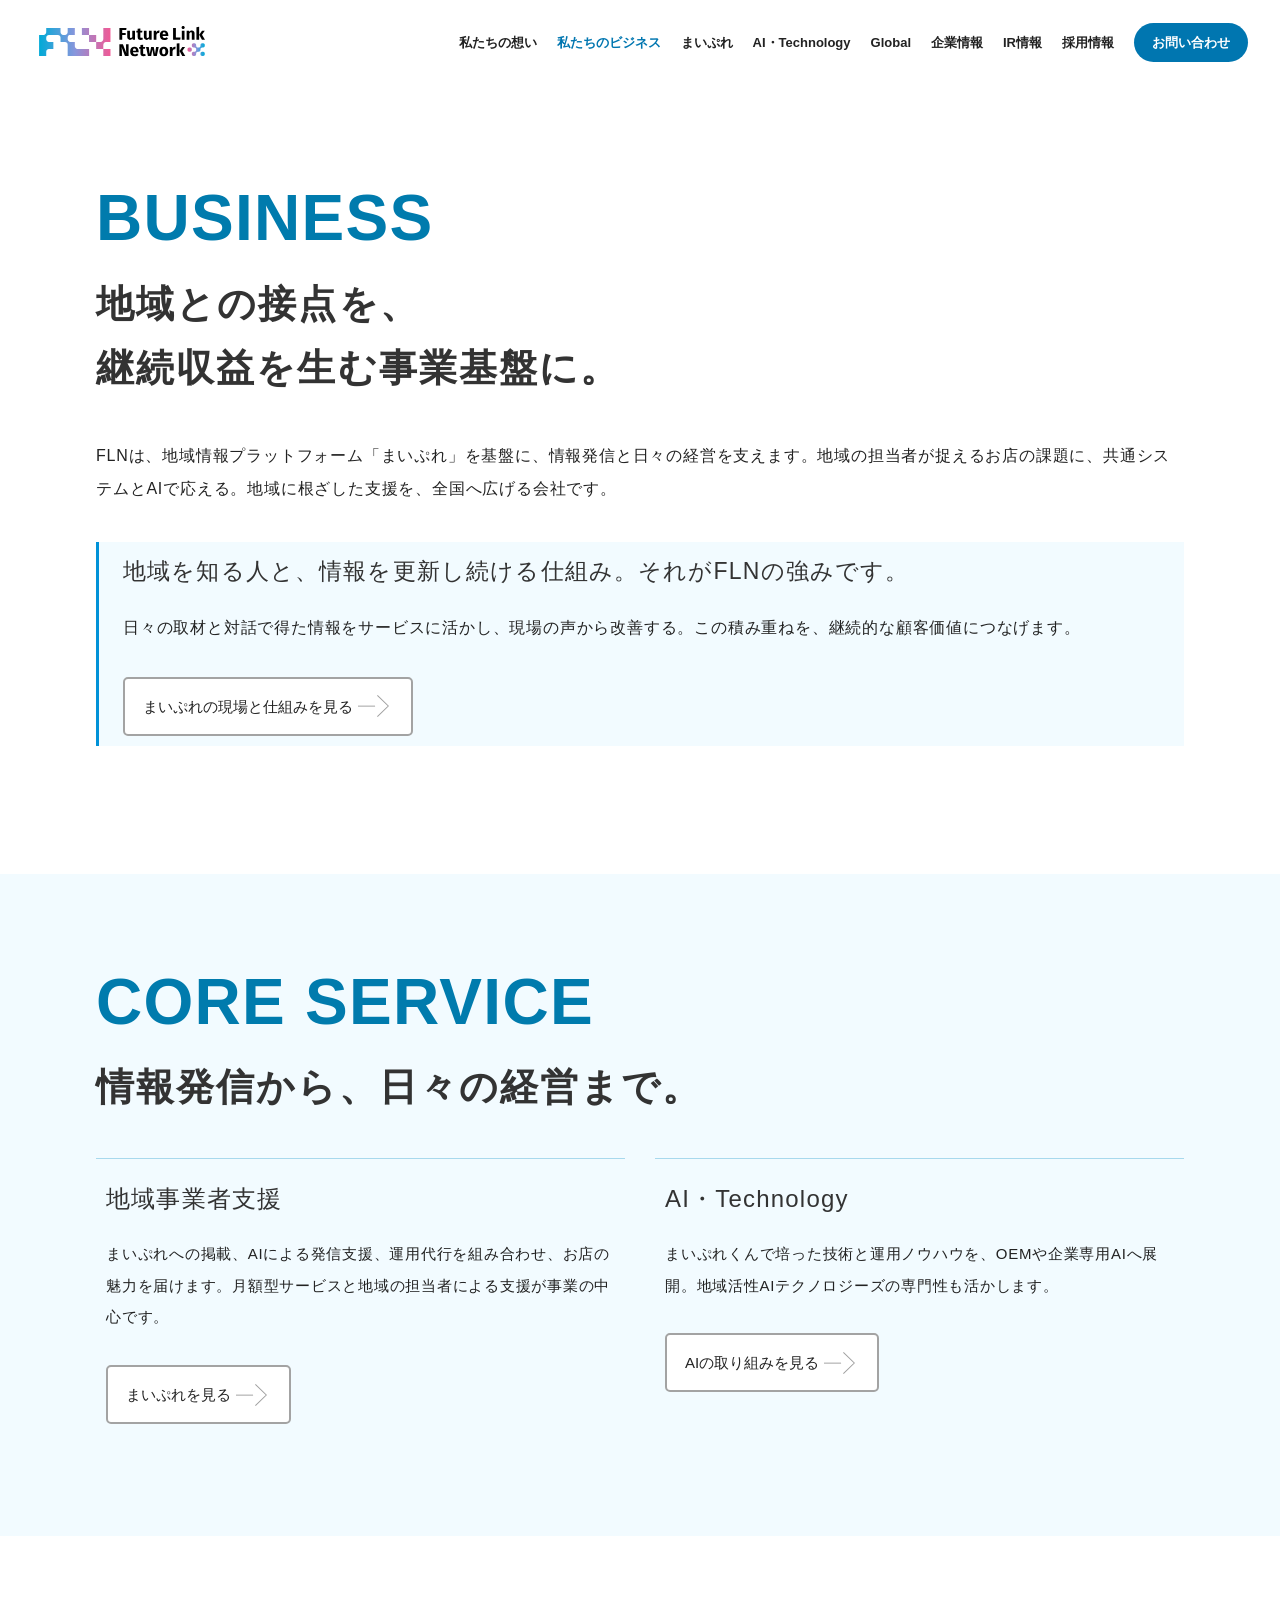
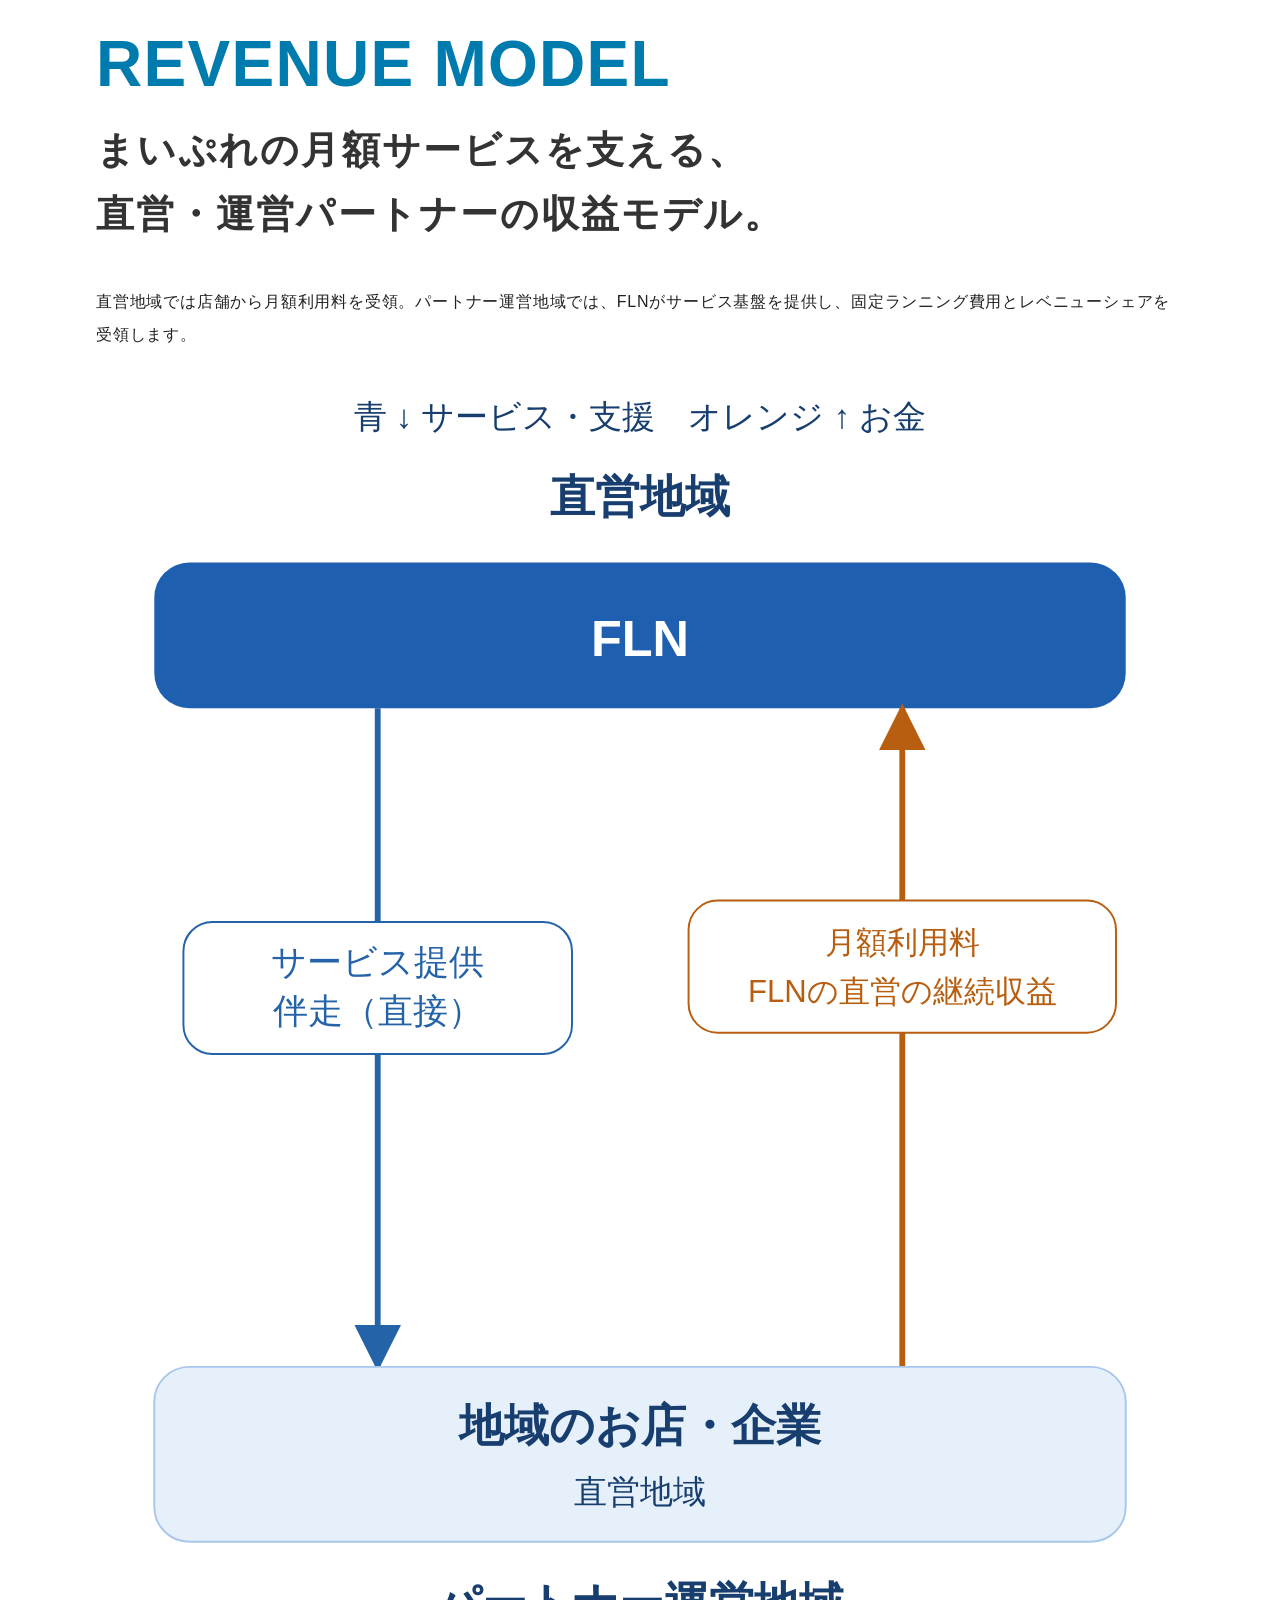
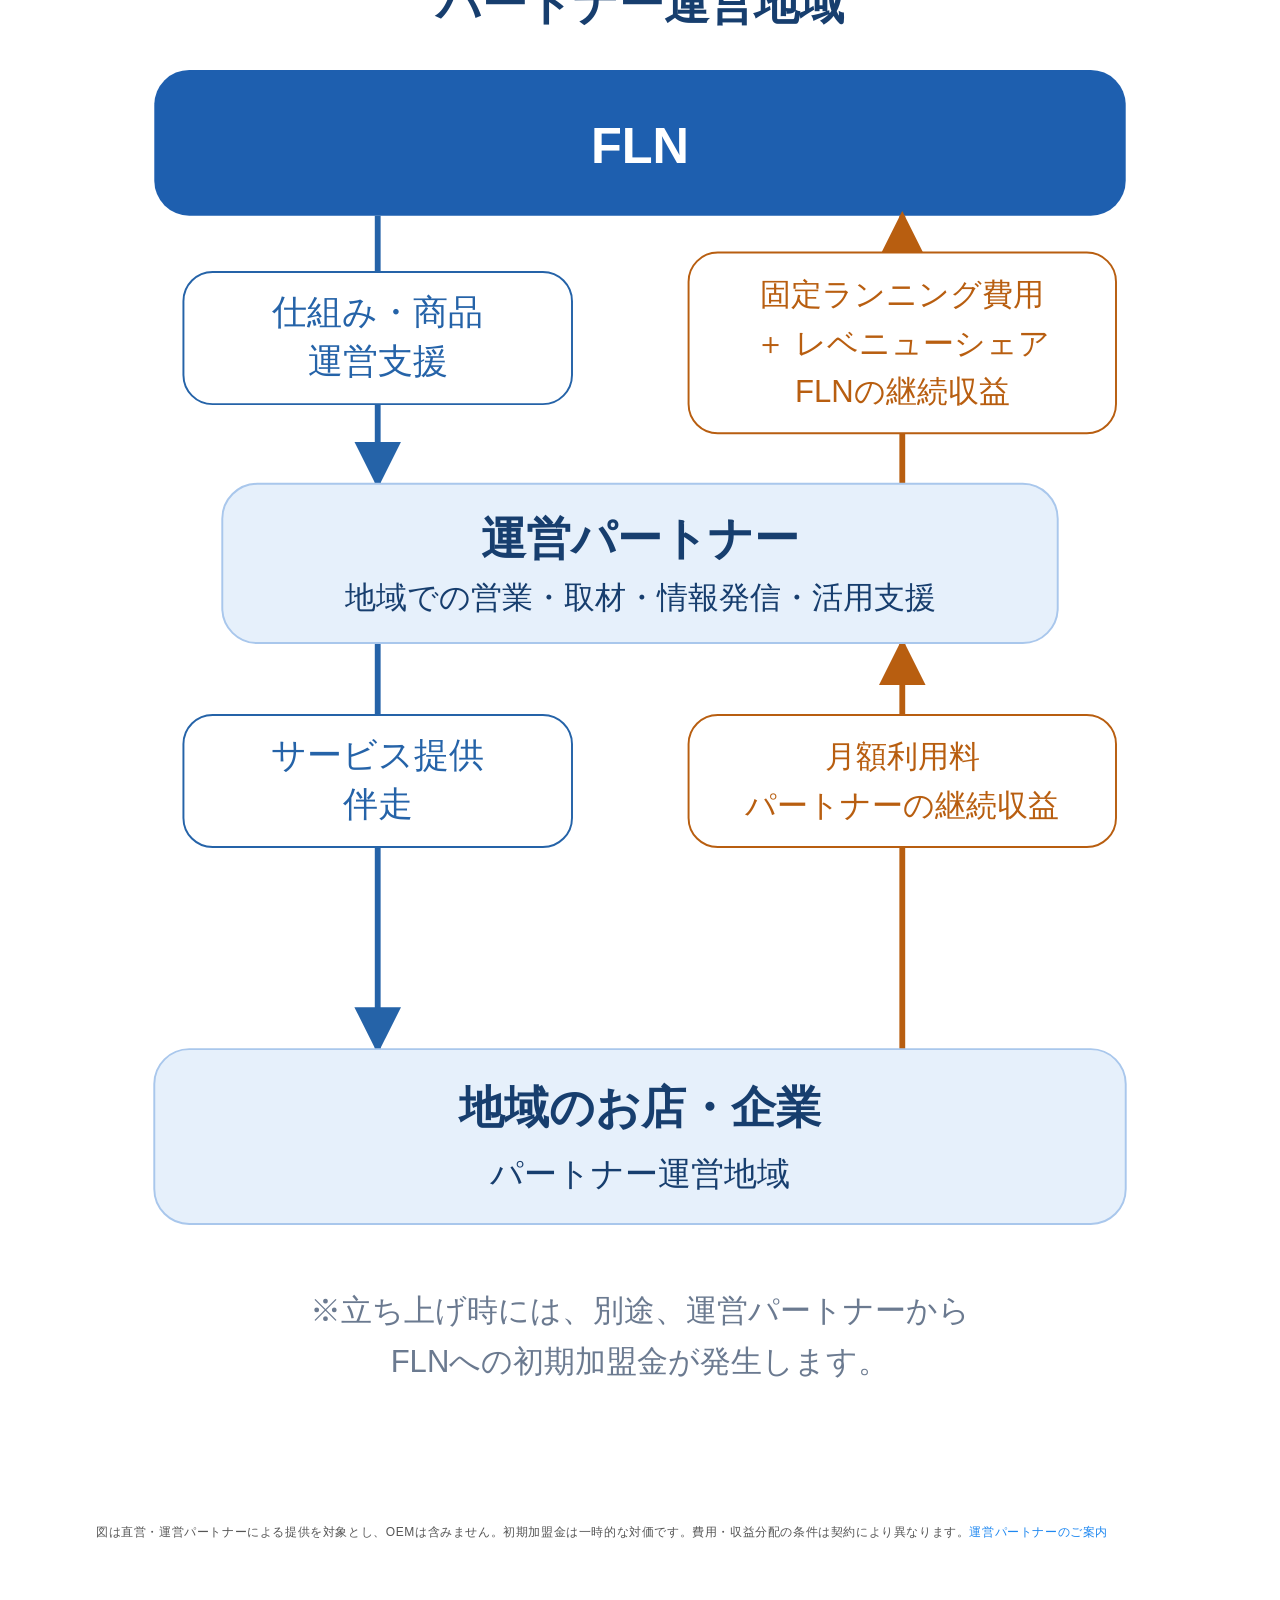
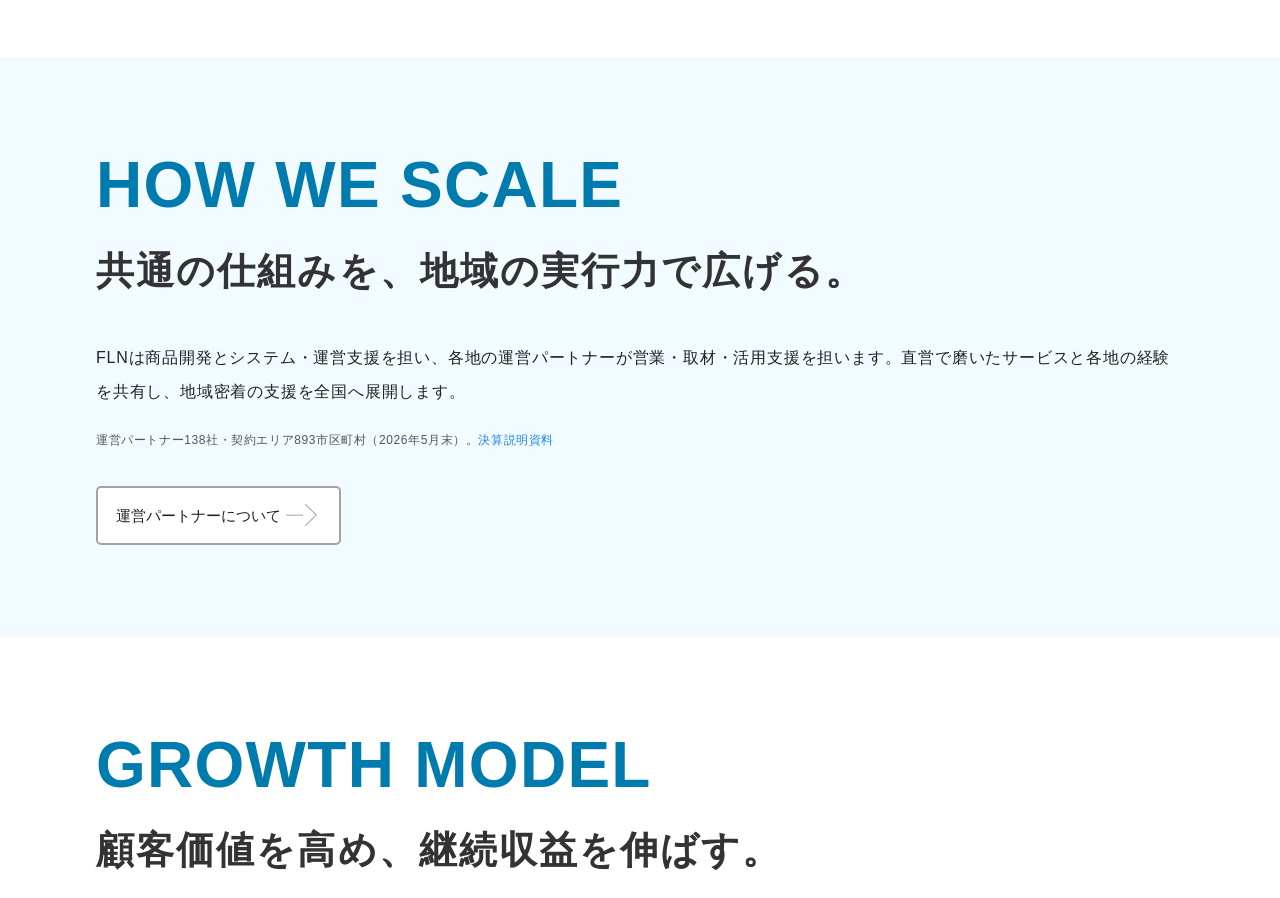
==== commit 34d17242: "Sharpen FLN positioning and simplify corporate business pages" ====
--- a/business/index.html
+++ b/business/index.html
@@ -1,2 +1,2 @@
 <!doctype html>
-<html lang="ja"><head><meta charset="utf-8"><meta name="viewport" content="width=device-width,initial-scale=1"><title>私たちのビジネス | 株式会社フューチャーリンクネットワーク</title><meta name="description" content="地域との継続的な接点と「まいぷれ」の共通基盤に、デジタル・AIを組み合わせ、情報発信から日々の経営まで地域の事業を支えるフューチャーリンクネットワーク。私たちのビジネス"><meta name="robots" content="noindex,nofollow"><link rel="canonical" href="https://www.futurelink.co.jp/business/"><meta property="og:type" content="website"><meta property="og:title" content="私たちのビジネス | 株式会社フューチャーリンクネットワーク"><meta property="og:description" content="地域との継続的な接点と「まいぷれ」の共通基盤に、デジタル・AIを組み合わせ、情報発信から日々の経営まで地域の事業を支えるフューチャーリンクネットワーク。私たちのビジネス"><meta property="og:url" content="https://www.futurelink.co.jp/business/"><meta property="og:image" content="https://www.futurelink.co.jp/wp-content/themes/fln_web/common/images/sec_main_top.jpg"><meta property="og:locale" content="ja_JP"><meta name="twitter:card" content="summary_large_image"><link rel="icon" href="../files/images/favicon.ico"><link rel="stylesheet" href="../files/css/uikit.min.css"><link rel="stylesheet" href="../files/css/style.css"><link rel="stylesheet" href="../files/css/style_pages.css"><link rel="stylesheet" href="../files/css/css2"><link rel="stylesheet" href="../files/css/renewal.css?v=20261002-revenue"><script type="application/ld+json">{"@context": "https://schema.org", "@graph": [{"@type": "Organization", "@id": "https://www.futurelink.co.jp/#organization", "name": "株式会社フューチャーリンクネットワーク", "url": "https://www.futurelink.co.jp/", "description": "地域情報プラットフォーム「まいぷれ」を基盤に、地域事業者の経営支援と地域活性化を推進。", "foundingDate": "2000-03-02", "founder": {"@type": "Person", "name": "石井丈晴"}}, {"@type": "WebPage", "name": "私たちのビジネス", "url": "https://www.futurelink.co.jp/business/", "inLanguage": "ja", "about": {"@id": "https://www.futurelink.co.jp/#organization"}}]}</script><script defer src="../files/js/uikit.min.js"></script><script defer src="../files/js/renewal.js"></script></head><body id="top" class="renewal page"><a class="skip-link" href="#main">本文へ移動</a><header class="renew-header"><nav aria-label="メインナビゲーション" class="uk-navbar-container"><a class="renew-logo" href="../"><img src="../files/images/logo3.svg" width="180" height="60" alt="株式会社フューチャーリンクネットワーク TOP"></a><ul class="renew-desktop-nav"><li><a href="../message/">私たちの想い</a></li><li><a href="../business/" aria-current="page">私たちのビジネス</a></li><li><a href="../mypl/">まいぷれ</a></li><li><a href="../technology/">AI・Technology</a></li><li><a href="../global/">Global</a></li><li><a href="../company/">企業情報</a></li><li><a href="https://www.futurelink.co.jp/ir/">IR情報</a></li><li><a href="https://near-foam-7a2.notion.site/eeb8e414945f82809694819978bc69b9">採用情報</a></li><li><a href="../inquiry/">お問い合わせ</a></li></ul><details class="renew-mobile-nav"><summary>メニュー</summary><ul><li><a href="../message/">私たちの想い</a></li><li><a href="../business/" aria-current="page">私たちのビジネス</a></li><li><a href="../mypl/">まいぷれ</a></li><li><a href="../technology/">AI・Technology</a></li><li><a href="../global/">Global</a></li><li><a href="../company/">企業情報</a></li><li><a href="https://www.futurelink.co.jp/ir/">IR情報</a></li><li><a href="https://near-foam-7a2.notion.site/eeb8e414945f82809694819978bc69b9">採用情報</a></li><li><a href="../inquiry/">お問い合わせ</a></li></ul></details></nav></header><main id="main"><section class="renew-section "><div class="uk-container"><div class="content_wrap"><h1 class="renew-heading"><span class="renew-en">BUSINESS</span>地域とのつながりを、<br>継続的な事業者支援へ。</h1><p>FLNは、地域情報プラットフォーム「まいぷれ」を基盤に、お店や企業の情報発信と日々の経営を支えています。地域との継続的な接点に、共通のサービス基盤とAIを組み合わせることが、私たちの事業の中心です。</p><p>お店の声を聞き、支援に活かし、使われ方を確かめて改善する。地域で磨いたサービスを全国の運営パートナーや協業先へ広げ、継続的に役立つ価値と収益の両方を育てます。</p><div class="business-model"><div class="model-foundation"><p class="renew-label">PLATFORM / 事業基盤</p><h3>地域情報プラットフォーム「まいぷれ」</h3><p>地域との継続的な接点を通じて、情報を集め、更新し、支援に活かす仕組み。</p></div><article class="model-core"><p class="renew-label">CORE SERVICE / 中核サービス</p><h3>地域事業者の経営を、<br>まいぷれとAIで支える。</h3><p>情報発信や集客を支える月額型サービスと、地域の担当者による継続的な支援を組み合わせます。日々の業務で役立つ価値を高め、使い続けていただくことを、継続収益の成長につなげます。</p><div class="renew-actions"><a class="btn_link" href="../business/#support">地域事業者支援について</a><a class="btn_link" href="../technology/">まいぷれくん・AIについて</a></div></article><section class="revenue-model" id="revenue-model" aria-labelledby="revenue-model-title"><p class="renew-label">REVENUE MODEL / 継続収益の仕組み</p><h3 id="revenue-model-title">直営と全国のパートナーを通じて、<br>地域事業者を継続的に支える。</h3><p class="revenue-lead">2つの提供経路が、FLNの継続収益をつくります。</p><figure class="revenue-figure"><picture><source media="(max-width:700px)" srcset="../files/images/revenue-flow-mobile.svg"><img src="../files/images/revenue-flow-revised.svg" width="1200" height="820" loading="lazy" alt="直営地域ではFLNが直接支援し月額利用料を受領。パートナー運営地域では運営パートナーが支援し月額利用料を受領し、FLNへ固定ランニング費用とレベニューシェアを支払います。初期加盟金は立ち上げ時の一時的な対価です。"></picture></figure><div class="revenue-summary"><p>FLNは、直営地域で地域事業者を直接支援するとともに、全国の運営パートナーへサービス基盤と運営ノウハウを提供しています。</p><p>直営地域の月額利用料と、パートナー経由の固定ランニング費用・レベニューシェア。この2つの経路で継続収益を積み上げ、地域事業者への支援を広げています。</p></div><p class="renew-note">運営パートナー経由の収益の仕組み：<a href="https://partner-mypl.net/start01/">まいぷれ運営パートナー募集サイト</a>。費用・レベニューシェアの条件は契約により異なります。</p></section><div class="model-expansion"><p class="renew-label">HOW WE SCALE / 広がる仕組み</p><h3>FLNが開発し、地域の運営パートナーが運営する。</h3><div class="partner-model"><article><span>01 / FLN</span><h4>仕組みをつくる</h4><p>サービス・AI・システムの開発<br>ブランドづくり・運営支援</p></article><article><span>02 / 運営パートナー</span><h4>地域で育てる</h4><p>地域のまいぷれを運営<br>営業・取材・情報発信・活用支援</p></article><article><span>03 / 地域事業者・住民</span><h4>地域で使う</h4><p>お店の魅力を届ける<br>地域の情報を暮らしに活かす</p></article></div><p>地域を知る企業が、その地域のまいぷれを運営します。FLNは仕組みを磨き、運営パートナーは地域との関係を育てる。この分業によって、一つの地域で磨いたサービスを、次の地域へ広げていきます。</p><p class="renew-note">運営パートナー138社・契約エリア893市区町村（2026年5月末）。<a href="https://global-assets.irdirect.jp/pdf/menu_file/9241/20260716123546_1676.pdf">決算説明資料</a></p><div class="model-channels"><a href="../business/#partner"><strong>運営パートナー</strong><span>地域のまいぷれを運営し、事業者との関係を育てる。</span></a><a href="../technology/#oem"><strong>OEM</strong><span>協業先のブランドと顧客基盤を通じて、サービスを届ける。</span></a><a href="../global/"><strong>海外展開</strong><span>ホーチミンを起点に、地域に合わせて運営モデルを展開する。</span></a></div></div><div class="model-fields"><p class="renew-label">LOCAL SOLUTIONS / 地域との接点を広げる</p><p>自治体や地域の外の人との接点を増やし、地域プラットフォームのつながりを育てます。</p><div class="model-field-grid"><article><h3>官民協働</h3><p>自治体とともに、情報発信や地域DXを通じて地域課題に向き合います。</p><a class="btn_link" href="../business/#public">公共ソリューション</a></article><article><h3>関係人口創出</h3><p>地域の仕事・人・活動に関わる機会をつくり、地域の内外をつなぎます。</p><a class="btn_link" href="../business/#relationship">関係人口創出</a></article></div></div></div></div></div></section><section class="renew-section tint" id="local-knowledge"><div class="uk-container"><div class="content_wrap"><h2 class="renew-heading"><span class="renew-en">LOCAL KNOWLEDGE</span>地域の一次情報を集め、<br>更新し続ける仕組み。</h2><p>店主の想い、商品やサービスの特徴、日々の困りごと。地域との対話で捉えた情報や文脈を、私たちは「ローカルナレッジ」と考えています。取材や支援を重ね、その理解を深めていきます。</p><div class="knowledge-cards"><article><p class="renew-label">01 / RELATIONSHIPS</p><h3>地域の実情を捉える接点</h3><p>店舗や事業者との継続的な対話から、商品へのこだわりや日々の困りごとを捉えます。</p></article><article><p class="renew-label">02 / LOCAL OPERATIONS</p><h3>情報を集め、更新する体制</h3><p>地域に根ざした担当者が取材や日々の支援を重ね、変化するお店の情報を発信につなげます。</p></article><article><p class="renew-label">03 / SHARED PLATFORM</p><h3>各地の経験を活かす共通基盤</h3><p>FLNがサービスや運営ノウハウを磨き、全国の運営パートナーと共有。地域での実践を次の支援に活かします。</p></article></div><ol class="knowledge-flow"><li><span>01</span><h3>話を聞く</h3><p>お店の特徴・想い・課題を知る</p></li><li><span>02</span><h3>情報を整える</h3><p>取材や対話を、伝わる言葉と写真に</p></li><li><span>03</span><h3>発信・活用を支える</h3><p>地域の担当者とAIが、日々の実行を支援</p></li><li><span>04</span><h3>振り返り、更新する</h3><p>反応や新しい相談を、次の支援へ</p></li></ol><p class="approach-result">日々の支援が新しい対話を生み、情報とサービスを育て続ける。</p></div></div></section><section class="renew-section tint" id="support"><div class="uk-container"><div class="content_wrap"><h2 class="renew-heading"><span class="renew-en">CORE SERVICE / 地域事業者支援</span>地域事業者支援</h2><p><strong>まいぷれ × AI × SaaS</strong></p><p>まいぷれを基盤として、地域のお店や企業の魅力を伝え、集客につなげます。AIエージェント「まいぷれくん」や、まるまるおまかせプランなどを組み合わせ、日々の情報発信から経営を支援します。</p><img class="business-detail-img" src="../files/images/img_projects_01.jpg" alt="地域事業者の情報発信を支援するまいぷれ" loading="lazy"><a class="btn_link" href="../mypl/">詳しく見る</a></div></div></section><section class="renew-section " id="ai"><div class="uk-container"><div class="content_wrap"><h2 class="renew-heading"><span class="renew-en">CORE TECHNOLOGY / AI</span>AI・Technology</h2><p><strong>地域にAIを実装する</strong></p><p>地域情報とAIを組み合わせ、地域の中小企業・自治体の業務を支援。「まいぷれくん」で培った技術・ノウハウを、自社ブランドでのOEMや専用AIエージェントへ展開します。</p><a class="btn_link" href="../technology/">詳しく見る</a></div></div></section><section class="renew-section tint" id="partner"><div class="uk-container"><div class="content_wrap"><h2 class="renew-heading"><span class="renew-en">HOW WE SCALE / 地域で運営する仕組み</span>Partner Network</h2><p><strong>地域企業とともに全国へ</strong></p><p>地域の企業が「まいぷれ」の運営パートナーとなり、事業者や自治体に直接向き合います。FLNは商品開発、AI・システム、マーケティング、事業モデルと運営支援を担います。</p><ol class="renew-flow"><li><span>01</span>FLN：商品開発・AI・運営支援</li><li><span>02</span>運営パートナー：地域のまいぷれを運営・取材・活用支援</li><li><span>03</span>地域事業者・自治体</li></ol><a class="btn_link" href="../inquiry/#partner">この事業について相談する</a></div></div></section><section class="renew-section " id="public"><div class="uk-container"><div class="content_wrap"><h2 class="renew-heading"><span class="renew-en">LOCAL SOLUTIONS / 官民協働</span>Public Solutions</h2><p><strong>官民協働で地域課題を解決する</strong></p><p>地域プラットフォームと全国のネットワークを活かし、自治体と地域課題に向き合います。仕組みの導入から現場での運営まで伴走し、地域で使われ続けるサービスをつくります。</p><img class="business-detail-img" src="../files/images/img_business_02_s.jpg" alt="地域での官民協働" loading="lazy"><a class="btn_link" href="../inquiry/#public">この事業について相談する</a></div></div></section><section class="renew-section tint" id="relationship"><div class="uk-container"><div class="content_wrap"><h2 class="renew-heading"><span class="renew-en">LINKING PEOPLE TO PLACES / 関係人口創出</span>関係人口創出</h2><p><strong>地域と人との新しい関係をつくる</strong></p><p>地域の商品を買う。地域の仕事に関わる。地域の人と交流する。Nativ.media、地域おこし協力隊支援、まちスパチャ、シティプロモーションなど、多様な接点を通じて関係人口を生み出します。</p><a class="btn_link" href="../inquiry/#relationship">この事業について相談する</a></div></div></section><section class="renew-section" id="growth-model"><div class="uk-container"><div class="content_wrap"><h2 class="renew-heading"><span class="renew-en">GROWTH MODEL</span>役立つ価値を高め、<br>継続収益の成長につなげる。</h2><p>成長の中心は、地域事業者を継続的に支える月額型サービスです。提供価値と使いやすさを磨き、利用店舗の拡大、サービス利用の広がり、継続利用につなげていきます。</p><div class="knowledge-cards"><article><p class="renew-label">01 / REACH</p><h3>利用するお店を増やす</h3><p>直営・運営パートナーによる提案に加え、OEMで協業先の顧客基盤へサービスを届けます。</p></article><article><p class="renew-label">02 / VALUE</p><h3>支援の範囲を広げる</h3><p>情報発信、AIによる作業支援、運用代行などを、お店の課題に合わせて組み合わせます。</p></article><article><p class="renew-label">03 / CONTINUITY</p><h3>使い続けられる支援へ</h3><p>地域の担当者による活用支援とサービス改善を重ね、日々の仕事に定着することを目指します。</p></article></div><div class="knowledge-outlook"><h3>支援の品質と、広げるための効率を高める。</h3><p>共通システムやAIの活用、運営ノウハウの共有により、文章づくりや運用の負担を減らし、地域の担当者がお店との対話や提案に力を注げる体制を目指します。</p></div><h3 class="custom-ai-sub">届け方と、展開する地域。</h3><p>サービスは直営・運営パートナー・OEMを通じて提供。海外では、日本で磨いたシステムと店舗支援のノウハウを活かし、現地の情報と関係づくりを重ねます。</p><div class="renew-actions"><a class="btn_link" href="../technology/#oem">OEMの取り組み</a><a class="btn_link" href="../global/">海外での展開</a><a class="btn_link" href="https://www.futurelink.co.jp/ir/">成長戦略・IR情報</a></div></div></div></section><section class="renew-section " id="group"><div class="uk-container"><div class="content_wrap"><h2 class="renew-heading"><span class="renew-en">GROUP BUSINESS</span>ふるさと納税支援は、グループの専門事業へ。</h2><p>ふるさと納税支援は、2026年10月1日に事業を承継した株式会社フューチャーリンクローカルサポートが担います。グループの専門性を活かし、自治体と地域事業者を支えます。</p><a class="btn_link" href="../group/">グループの事業構成</a></div></div></section></main><footer class="renew-footer"><div class="sec_footer"><div class="uk-container"><a href="#top" class="renew-back-top">ページの先頭へ ↑</a><img src="../files/images/logo3.svg" width="200" alt="フューチャーリンクネットワーク"><ul class="renew-footer-nav"><li><a href="../message/">私たちの想い</a></li><li><a href="../business/" aria-current="page">私たちのビジネス</a></li><li><a href="../mypl/">まいぷれ</a></li><li><a href="../technology/">AI・Technology</a></li><li><a href="../global/">Global</a></li><li><a href="../company/">企業情報</a></li><li><a href="https://www.futurelink.co.jp/ir/">IR情報</a></li><li><a href="https://near-foam-7a2.notion.site/eeb8e414945f82809694819978bc69b9">採用情報</a></li><li><a href="../inquiry/">お問い合わせ</a></li><li><a href="../group/">Group</a></li><li><a href="https://www.futurelink.co.jp/member/">私たちのこと</a></li><li><a href="https://www.futurelink.co.jp/health_management/">健康経営</a></li><li><a href="https://www.futurelink.co.jp/privacy/">プライバシーポリシー</a></li></ul><p><small>Copyright © since 2000 Future Link Network Co., Ltd. All Rights Reserved.</small></p></div></div></footer></body></html>+<html lang="ja"><head><meta charset="utf-8"><meta name="viewport" content="width=device-width,initial-scale=1"><title>私たちのビジネス | 株式会社フューチャーリンクネットワーク</title><meta name="description" content="地域との継続的な接点と「まいぷれ」の共通基盤に、デジタル・AIを組み合わせ、情報発信から日々の経営まで地域の事業を支えるフューチャーリンクネットワーク。私たちのビジネス"><meta name="robots" content="noindex,nofollow"><link rel="canonical" href="https://www.futurelink.co.jp/business/"><meta property="og:type" content="website"><meta property="og:title" content="私たちのビジネス | 株式会社フューチャーリンクネットワーク"><meta property="og:description" content="地域との継続的な接点と「まいぷれ」の共通基盤に、デジタル・AIを組み合わせ、情報発信から日々の経営まで地域の事業を支えるフューチャーリンクネットワーク。私たちのビジネス"><meta property="og:url" content="https://www.futurelink.co.jp/business/"><meta property="og:image" content="https://www.futurelink.co.jp/wp-content/themes/fln_web/common/images/sec_main_top.jpg"><meta property="og:locale" content="ja_JP"><meta name="twitter:card" content="summary_large_image"><link rel="icon" href="../files/images/favicon.ico"><link rel="stylesheet" href="../files/css/uikit.min.css"><link rel="stylesheet" href="../files/css/style.css"><link rel="stylesheet" href="../files/css/style_pages.css"><link rel="stylesheet" href="../files/css/css2"><link rel="stylesheet" href="../files/css/renewal.css?v=20261002-revenue"><script type="application/ld+json">{"@context": "https://schema.org", "@graph": [{"@type": "Organization", "@id": "https://www.futurelink.co.jp/#organization", "name": "株式会社フューチャーリンクネットワーク", "url": "https://www.futurelink.co.jp/", "description": "地域情報プラットフォーム「まいぷれ」を基盤に、地域事業者の経営支援と地域活性化を推進。", "foundingDate": "2000-03-02", "founder": {"@type": "Person", "name": "石井丈晴"}}, {"@type": "WebPage", "name": "私たちのビジネス", "url": "https://www.futurelink.co.jp/business/", "inLanguage": "ja", "about": {"@id": "https://www.futurelink.co.jp/#organization"}}]}</script><script defer src="../files/js/uikit.min.js"></script><script defer src="../files/js/renewal.js"></script></head><body id="top" class="renewal page"><a class="skip-link" href="#main">本文へ移動</a><header class="renew-header"><nav aria-label="メインナビゲーション" class="uk-navbar-container"><a class="renew-logo" href="../"><img src="../files/images/logo3.svg" width="180" height="60" alt="株式会社フューチャーリンクネットワーク TOP"></a><ul class="renew-desktop-nav"><li><a href="../message/">私たちの想い</a></li><li><a href="../business/" aria-current="page">私たちのビジネス</a></li><li><a href="../mypl/">まいぷれ</a></li><li><a href="../technology/">AI・Technology</a></li><li><a href="../global/">Global</a></li><li><a href="../company/">企業情報</a></li><li><a href="https://www.futurelink.co.jp/ir/">IR情報</a></li><li><a href="https://near-foam-7a2.notion.site/eeb8e414945f82809694819978bc69b9">採用情報</a></li><li><a href="../inquiry/">お問い合わせ</a></li></ul><details class="renew-mobile-nav"><summary>メニュー</summary><ul><li><a href="../message/">私たちの想い</a></li><li><a href="../business/" aria-current="page">私たちのビジネス</a></li><li><a href="../mypl/">まいぷれ</a></li><li><a href="../technology/">AI・Technology</a></li><li><a href="../global/">Global</a></li><li><a href="../company/">企業情報</a></li><li><a href="https://www.futurelink.co.jp/ir/">IR情報</a></li><li><a href="https://near-foam-7a2.notion.site/eeb8e414945f82809694819978bc69b9">採用情報</a></li><li><a href="../inquiry/">お問い合わせ</a></li></ul></details></nav></header><main id="main"><section class="renew-section"><div class="uk-container"><div class="content_wrap"><h1 class="renew-heading"><span class="renew-en">BUSINESS</span>地域との接点を、<br>継続収益を生む事業基盤に。</h1><p>FLNは、地域情報プラットフォーム「まいぷれ」を基盤に、情報発信と日々の経営を支えます。地域の担当者が捉えるお店の課題に、共通システムとAIで応える。地域に根ざした支援を、全国へ広げる会社です。</p><div class="knowledge-outlook" id="local-knowledge"><h3>地域を知る人と、情報を更新し続ける仕組み。それがFLNの強みです。</h3><p>日々の取材と対話で得た情報をサービスに活かし、現場の声から改善する。この積み重ねを、継続的な顧客価値につなげます。</p><a class="btn_link" href="../mypl/">まいぷれの現場と仕組みを見る</a></div></div></div></section><section class="renew-section tint"><div class="uk-container"><div class="content_wrap"><h2 class="renew-heading"><span class="renew-en">CORE SERVICE</span>情報発信から、日々の経営まで。</h2><div class="model-field-grid"><article id="support"><h3>地域事業者支援</h3><p>まいぷれへの掲載、AIによる発信支援、運用代行を組み合わせ、お店の魅力を届けます。月額型サービスと地域の担当者による支援が事業の中心です。</p><a class="btn_link" href="../mypl/">まいぷれを見る</a></article><article id="ai"><h3>AI・Technology</h3><p>まいぷれくんで培った技術と運用ノウハウを、OEMや企業専用AIへ展開。地域活性AIテクノロジーズの専門性も活かします。</p><a class="btn_link" href="../technology/">AIの取り組みを見る</a></article></div></div></div></section><section class="renew-section" id="revenue-model"><div class="uk-container"><div class="content_wrap"><h2 class="renew-heading"><span class="renew-en">REVENUE MODEL</span>まいぷれの月額サービスを支える、<br>直営・運営パートナーの収益モデル。</h2><p>直営地域では店舗から月額利用料を受領。パートナー運営地域では、FLNがサービス基盤を提供し、固定ランニング費用とレベニューシェアを受領します。</p><figure class="revenue-figure"><picture><source media="(max-width:700px)" srcset="../files/images/revenue-flow-mobile.svg"><img src="../files/images/revenue-flow-revised.svg" width="1200" height="820" loading="lazy" alt="直営地域ではFLNが直接支援し月額利用料を受領。パートナー運営地域では運営パートナーが支援し月額利用料を受領し、FLNへ固定ランニング費用とレベニューシェアを支払います。初期加盟金は立ち上げ時の一時的な対価です。"></picture></figure><p class="renew-note">図は直営・運営パートナーによる提供を対象とし、OEMは含みません。初期加盟金は一時的な対価です。費用・収益分配の条件は契約により異なります。<a href="https://partner-mypl.net/">運営パートナーのご案内</a></p></div></div></section><section class="renew-section tint"><div class="uk-container"><div class="content_wrap"><h2 class="renew-heading"><span class="renew-en">HOW WE SCALE</span>共通の仕組みを、地域の実行力で広げる。</h2><div id="partner"><p>FLNは商品開発とシステム・運営支援を担い、各地の運営パートナーが営業・取材・活用支援を担います。直営で磨いたサービスと各地の経験を共有し、地域密着の支援を全国へ展開します。</p><p class="renew-note">運営パートナー138社・契約エリア893市区町村（2026年5月末）。<a href="https://global-assets.irdirect.jp/pdf/menu_file/9241/20260716123546_1676.pdf">決算説明資料</a></p><a class="btn_link" href="https://partner-mypl.net/">運営パートナーについて</a></div></div></div></section><section class="renew-section" id="growth-model"><div class="uk-container"><div class="content_wrap"><h2 class="renew-heading"><span class="renew-en">GROWTH MODEL</span>顧客価値を高め、継続収益を伸ばす。</h2><p>利用店舗数・利用単価・継続率を成長の軸とし、サービスと支援体制を磨きます。</p><div class="knowledge-cards"><article><p class="renew-label">01 / REACH</p><h3>利用店舗数を増やす</h3><p>直営・パートナーの提案に加え、OEMで協業先の顧客基盤へ展開します。</p></article><article><p class="renew-label">02 / VALUE</p><h3>支援の幅と利用単価を高める</h3><p>発信支援・AI・運用代行を課題に合わせて組み合わせ、店舗あたりの提供価値を広げます。</p></article><article><p class="renew-label">03 / CONTINUITY</p><h3>継続して選ばれる</h3><p>地域の担当者による支援と機能改善を重ね、日々の仕事に定着させます。</p></article></div><p>共通システムとAIで支援の効率を高め、担当者が対話や提案に力を注げる体制へ。海外では、日本で磨いた仕組みを現地の文化や商習慣に合わせて展開します。</p><div class="renew-actions"><a class="btn_link" href="../technology/#oem">OEMの取り組み</a><a class="btn_link" href="../global/">海外での展開</a><a class="btn_link" href="https://www.futurelink.co.jp/ir/">成長戦略・IR情報</a></div></div></div></section><section class="renew-section tint"><div class="uk-container"><div class="content_wrap"><h2 class="renew-heading"><span class="renew-en">LOCAL SOLUTIONS</span>地域との接点から、事業を広げる。</h2><div class="model-field-grid"><article id="public"><h3>官民協働</h3><p>自治体とともに、情報発信、地域ポイント、地域DXなどを通じて地域課題に向き合います。</p><a class="btn_link" href="../inquiry/#public">公共ソリューションのご相談</a></article><article id="relationship"><h3>関係人口創出</h3><p>Nativ.mediaやまちスパチャなどを通じ、地域の仕事・人・活動と、地域外の人々をつなぎます。</p><a class="btn_link" href="../inquiry/#relationship">関係人口事業のご相談</a></article></div><div class="knowledge-outlook" id="group"><h3>グループの専門性を活かす</h3><p>ふるさと納税支援は、フューチャーリンクローカルサポートが担います。各社の専門性を地域の事業基盤と組み合わせます。</p><a class="btn_link" href="../group/">グループの事業構成を見る</a></div></div></div></section></main><footer class="renew-footer"><div class="sec_footer"><div class="uk-container"><a href="#top" class="renew-back-top">ページの先頭へ ↑</a><img src="../files/images/logo3.svg" width="200" alt="フューチャーリンクネットワーク"><ul class="renew-footer-nav"><li><a href="../message/">私たちの想い</a></li><li><a href="../business/" aria-current="page">私たちのビジネス</a></li><li><a href="../mypl/">まいぷれ</a></li><li><a href="../technology/">AI・Technology</a></li><li><a href="../global/">Global</a></li><li><a href="../company/">企業情報</a></li><li><a href="https://www.futurelink.co.jp/ir/">IR情報</a></li><li><a href="https://near-foam-7a2.notion.site/eeb8e414945f82809694819978bc69b9">採用情報</a></li><li><a href="../inquiry/">お問い合わせ</a></li><li><a href="../group/">Group</a></li><li><a href="https://www.futurelink.co.jp/member/">私たちのこと</a></li><li><a href="https://www.futurelink.co.jp/health_management/">健康経営</a></li><li><a href="https://www.futurelink.co.jp/privacy/">プライバシーポリシー</a></li></ul><p><small>Copyright © since 2000 Future Link Network Co., Ltd. All Rights Reserved.</small></p></div></div></footer></body></html>
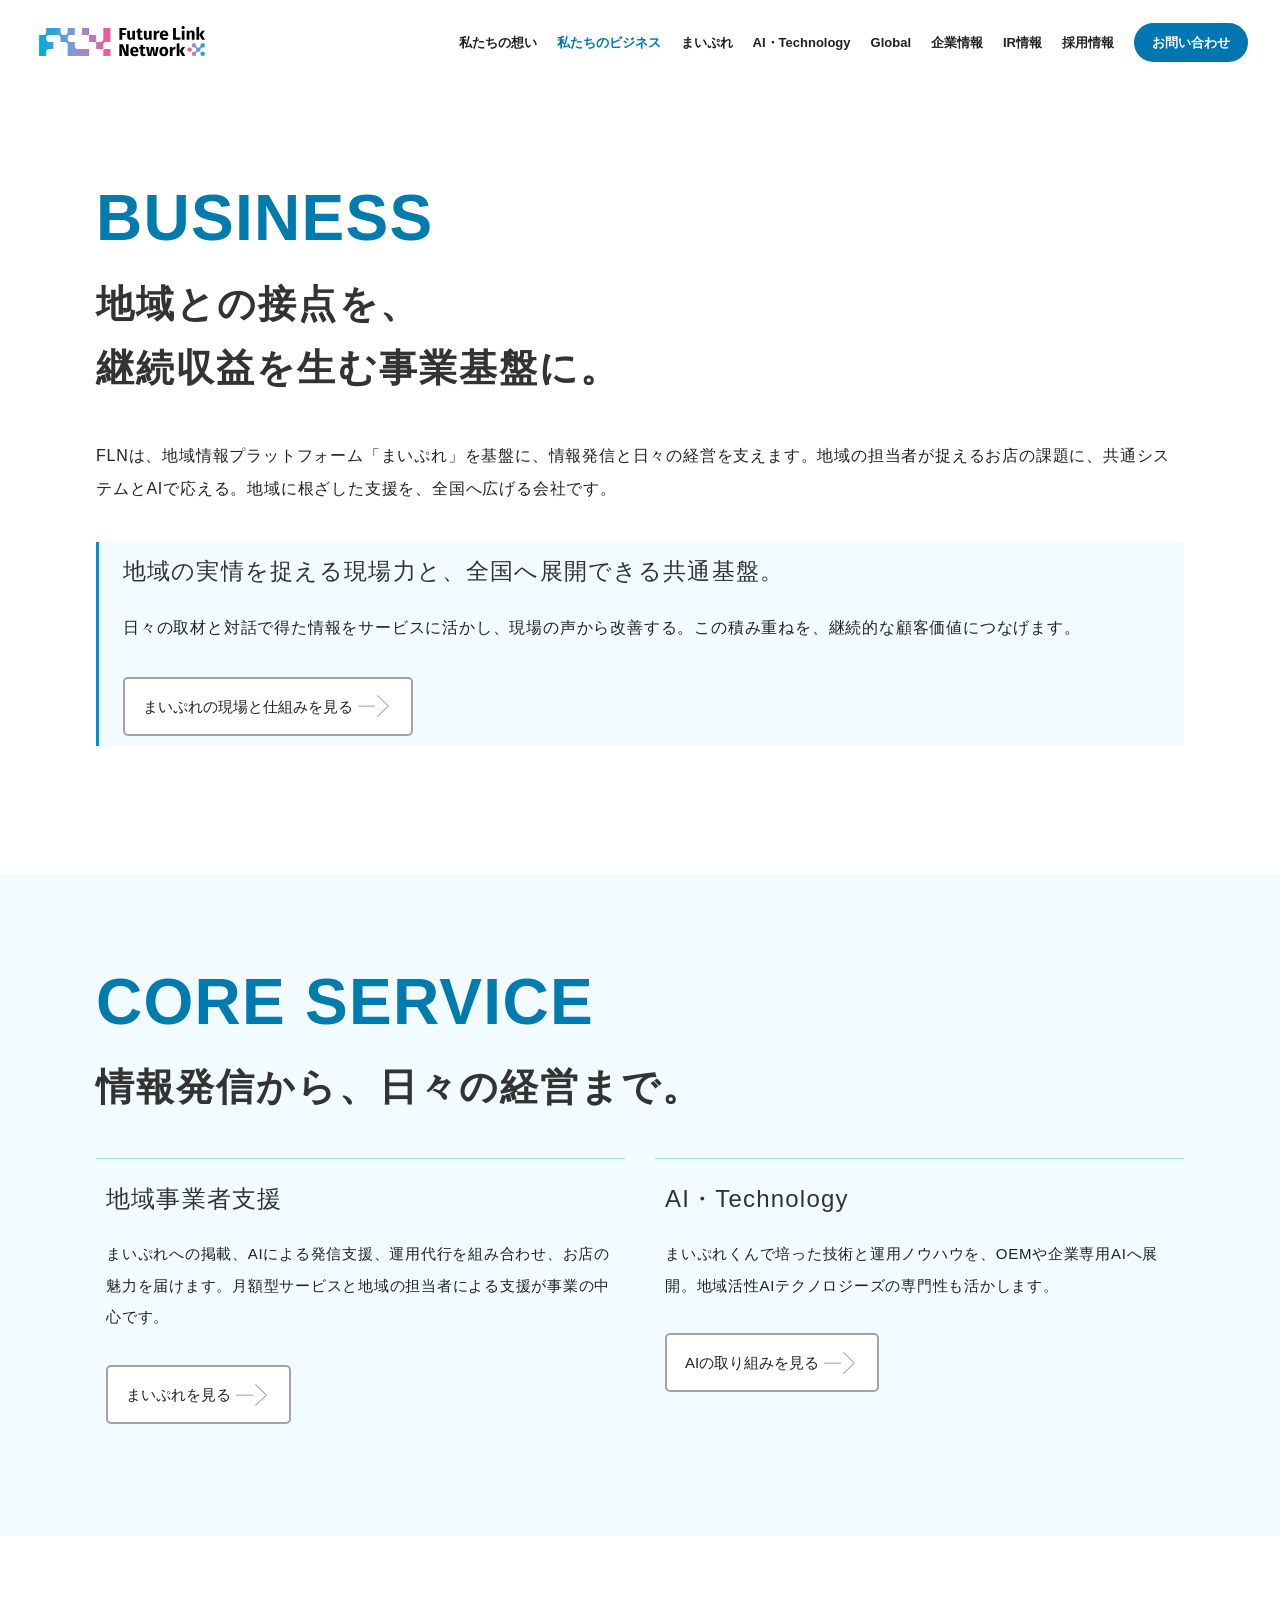
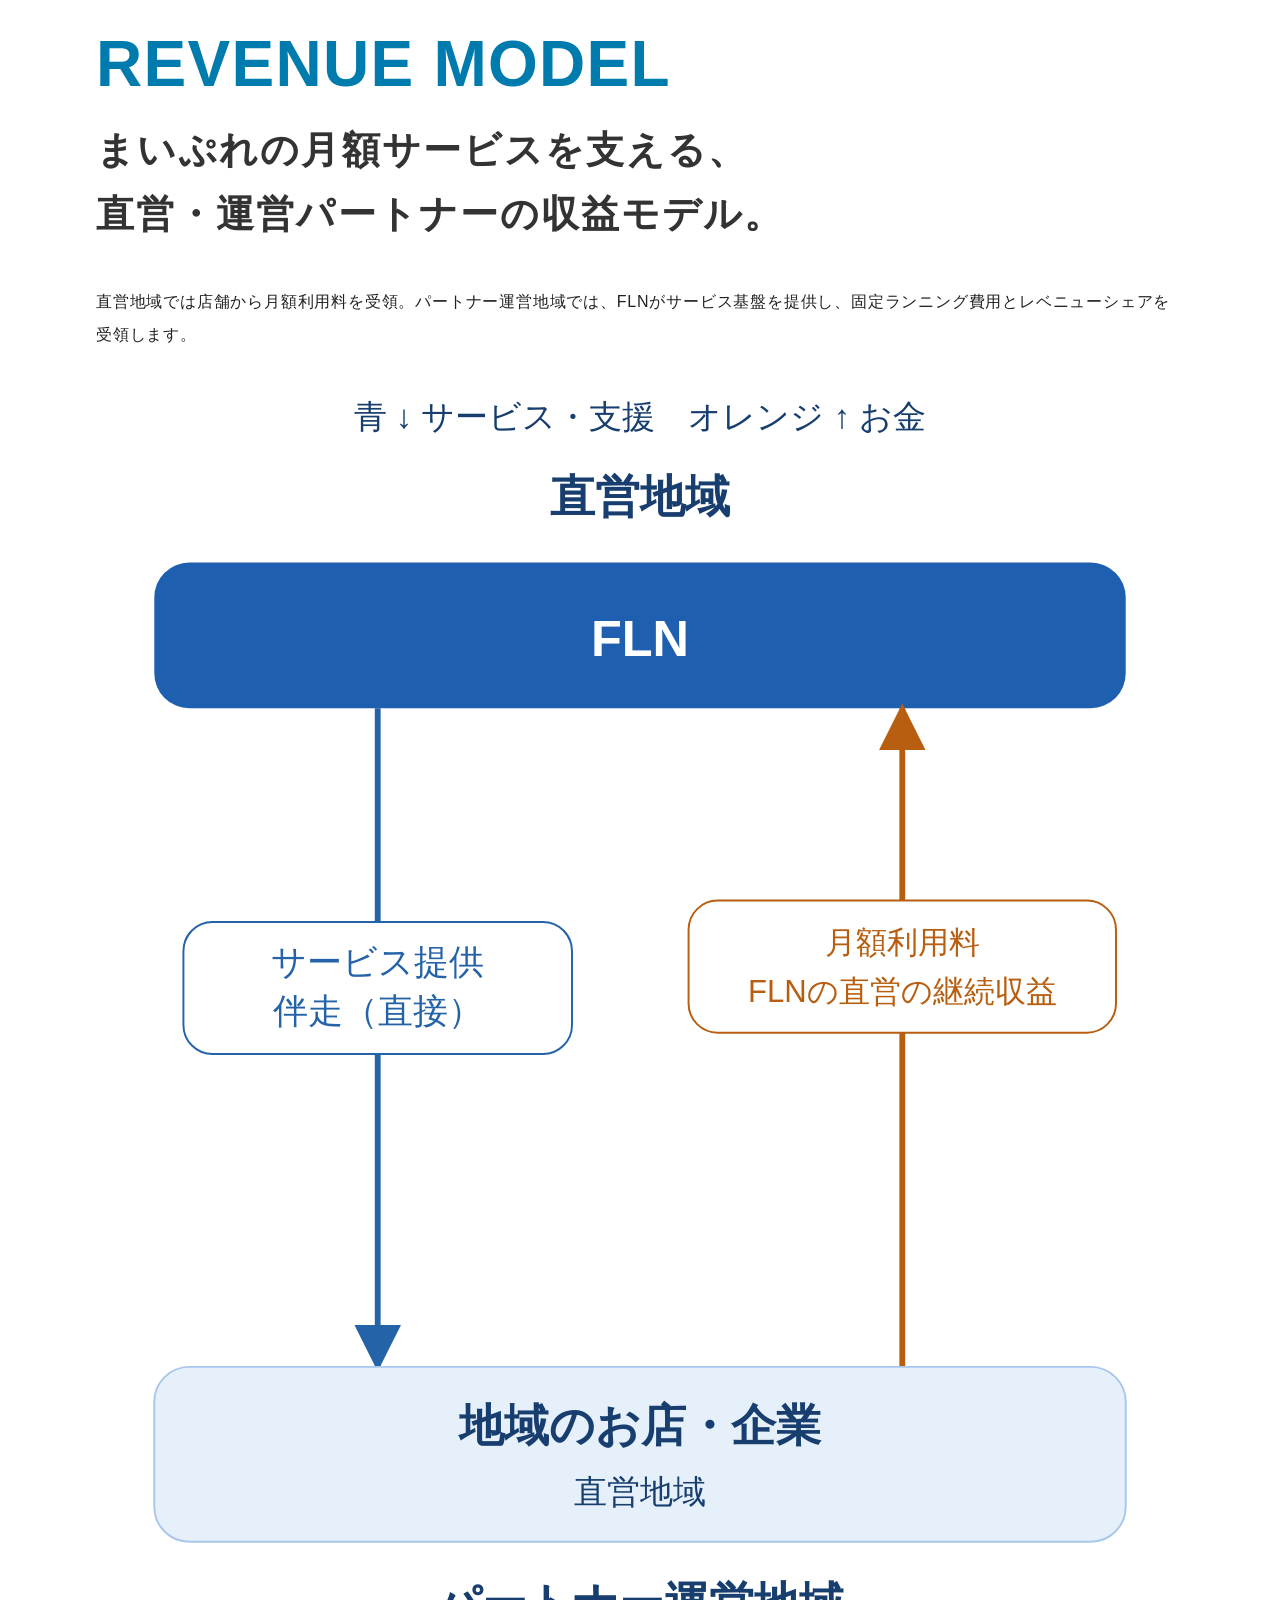
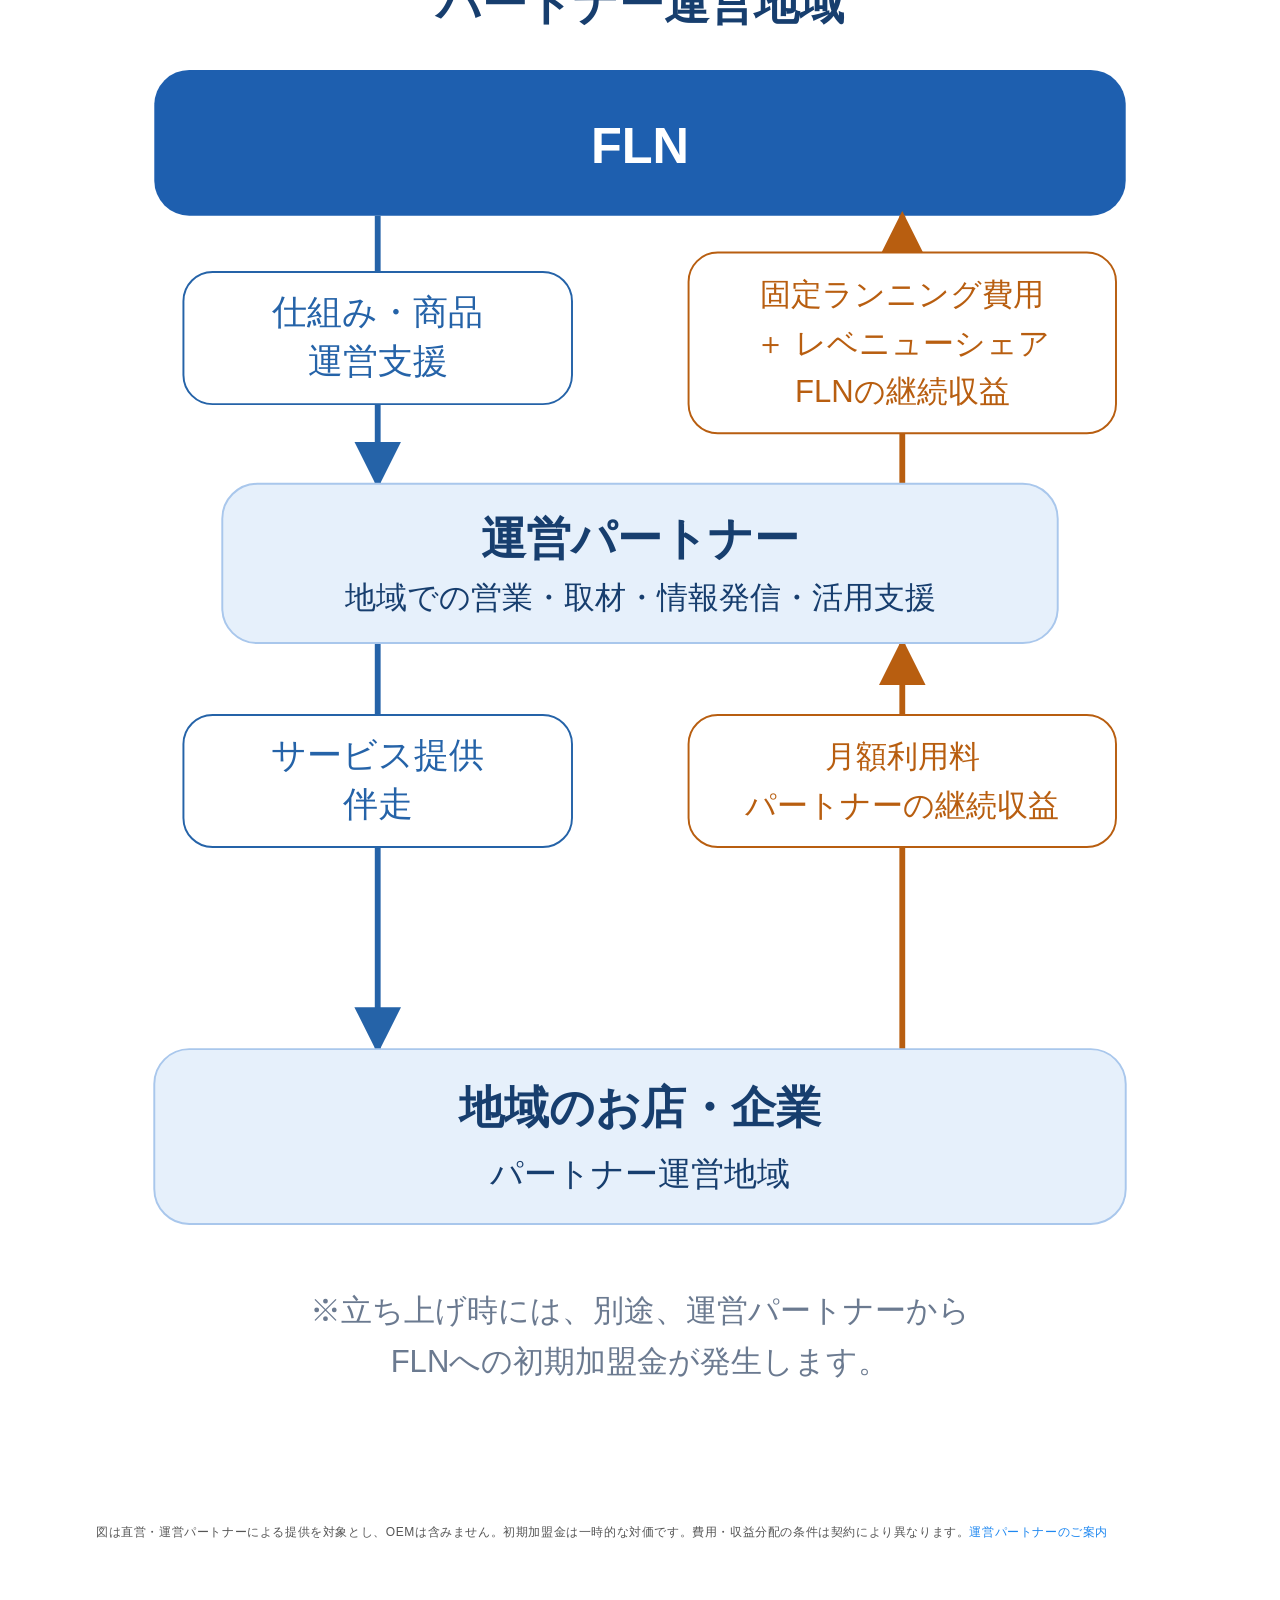
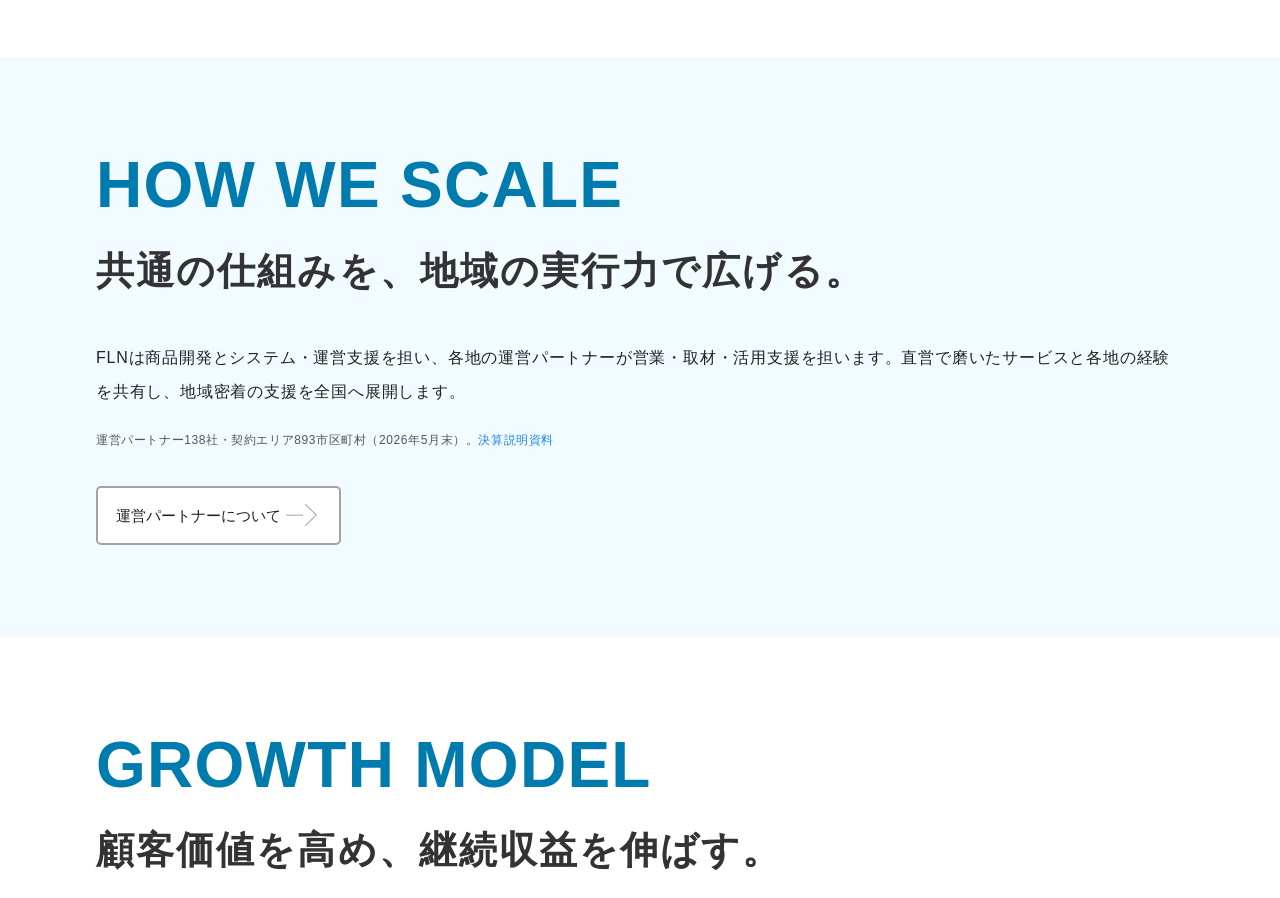
==== commit 4e4dfdc2: "Refine homepage focus, company voice, history and mobile revenue model" ====
--- a/business/index.html
+++ b/business/index.html
@@ -1,2 +1,2 @@
 <!doctype html>
-<html lang="ja"><head><meta charset="utf-8"><meta name="viewport" content="width=device-width,initial-scale=1"><title>私たちのビジネス | 株式会社フューチャーリンクネットワーク</title><meta name="description" content="地域との継続的な接点と「まいぷれ」の共通基盤に、デジタル・AIを組み合わせ、情報発信から日々の経営まで地域の事業を支えるフューチャーリンクネットワーク。私たちのビジネス"><meta name="robots" content="noindex,nofollow"><link rel="canonical" href="https://www.futurelink.co.jp/business/"><meta property="og:type" content="website"><meta property="og:title" content="私たちのビジネス | 株式会社フューチャーリンクネットワーク"><meta property="og:description" content="地域との継続的な接点と「まいぷれ」の共通基盤に、デジタル・AIを組み合わせ、情報発信から日々の経営まで地域の事業を支えるフューチャーリンクネットワーク。私たちのビジネス"><meta property="og:url" content="https://www.futurelink.co.jp/business/"><meta property="og:image" content="https://www.futurelink.co.jp/wp-content/themes/fln_web/common/images/sec_main_top.jpg"><meta property="og:locale" content="ja_JP"><meta name="twitter:card" content="summary_large_image"><link rel="icon" href="../files/images/favicon.ico"><link rel="stylesheet" href="../files/css/uikit.min.css"><link rel="stylesheet" href="../files/css/style.css"><link rel="stylesheet" href="../files/css/style_pages.css"><link rel="stylesheet" href="../files/css/css2"><link rel="stylesheet" href="../files/css/renewal.css?v=20261002-revenue"><script type="application/ld+json">{"@context": "https://schema.org", "@graph": [{"@type": "Organization", "@id": "https://www.futurelink.co.jp/#organization", "name": "株式会社フューチャーリンクネットワーク", "url": "https://www.futurelink.co.jp/", "description": "地域情報プラットフォーム「まいぷれ」を基盤に、地域事業者の経営支援と地域活性化を推進。", "foundingDate": "2000-03-02", "founder": {"@type": "Person", "name": "石井丈晴"}}, {"@type": "WebPage", "name": "私たちのビジネス", "url": "https://www.futurelink.co.jp/business/", "inLanguage": "ja", "about": {"@id": "https://www.futurelink.co.jp/#organization"}}]}</script><script defer src="../files/js/uikit.min.js"></script><script defer src="../files/js/renewal.js"></script></head><body id="top" class="renewal page"><a class="skip-link" href="#main">本文へ移動</a><header class="renew-header"><nav aria-label="メインナビゲーション" class="uk-navbar-container"><a class="renew-logo" href="../"><img src="../files/images/logo3.svg" width="180" height="60" alt="株式会社フューチャーリンクネットワーク TOP"></a><ul class="renew-desktop-nav"><li><a href="../message/">私たちの想い</a></li><li><a href="../business/" aria-current="page">私たちのビジネス</a></li><li><a href="../mypl/">まいぷれ</a></li><li><a href="../technology/">AI・Technology</a></li><li><a href="../global/">Global</a></li><li><a href="../company/">企業情報</a></li><li><a href="https://www.futurelink.co.jp/ir/">IR情報</a></li><li><a href="https://near-foam-7a2.notion.site/eeb8e414945f82809694819978bc69b9">採用情報</a></li><li><a href="../inquiry/">お問い合わせ</a></li></ul><details class="renew-mobile-nav"><summary>メニュー</summary><ul><li><a href="../message/">私たちの想い</a></li><li><a href="../business/" aria-current="page">私たちのビジネス</a></li><li><a href="../mypl/">まいぷれ</a></li><li><a href="../technology/">AI・Technology</a></li><li><a href="../global/">Global</a></li><li><a href="../company/">企業情報</a></li><li><a href="https://www.futurelink.co.jp/ir/">IR情報</a></li><li><a href="https://near-foam-7a2.notion.site/eeb8e414945f82809694819978bc69b9">採用情報</a></li><li><a href="../inquiry/">お問い合わせ</a></li></ul></details></nav></header><main id="main"><section class="renew-section"><div class="uk-container"><div class="content_wrap"><h1 class="renew-heading"><span class="renew-en">BUSINESS</span>地域との接点を、<br>継続収益を生む事業基盤に。</h1><p>FLNは、地域情報プラットフォーム「まいぷれ」を基盤に、情報発信と日々の経営を支えます。地域の担当者が捉えるお店の課題に、共通システムとAIで応える。地域に根ざした支援を、全国へ広げる会社です。</p><div class="knowledge-outlook" id="local-knowledge"><h3>地域を知る人と、情報を更新し続ける仕組み。それがFLNの強みです。</h3><p>日々の取材と対話で得た情報をサービスに活かし、現場の声から改善する。この積み重ねを、継続的な顧客価値につなげます。</p><a class="btn_link" href="../mypl/">まいぷれの現場と仕組みを見る</a></div></div></div></section><section class="renew-section tint"><div class="uk-container"><div class="content_wrap"><h2 class="renew-heading"><span class="renew-en">CORE SERVICE</span>情報発信から、日々の経営まで。</h2><div class="model-field-grid"><article id="support"><h3>地域事業者支援</h3><p>まいぷれへの掲載、AIによる発信支援、運用代行を組み合わせ、お店の魅力を届けます。月額型サービスと地域の担当者による支援が事業の中心です。</p><a class="btn_link" href="../mypl/">まいぷれを見る</a></article><article id="ai"><h3>AI・Technology</h3><p>まいぷれくんで培った技術と運用ノウハウを、OEMや企業専用AIへ展開。地域活性AIテクノロジーズの専門性も活かします。</p><a class="btn_link" href="../technology/">AIの取り組みを見る</a></article></div></div></div></section><section class="renew-section" id="revenue-model"><div class="uk-container"><div class="content_wrap"><h2 class="renew-heading"><span class="renew-en">REVENUE MODEL</span>まいぷれの月額サービスを支える、<br>直営・運営パートナーの収益モデル。</h2><p>直営地域では店舗から月額利用料を受領。パートナー運営地域では、FLNがサービス基盤を提供し、固定ランニング費用とレベニューシェアを受領します。</p><figure class="revenue-figure"><picture><source media="(max-width:700px)" srcset="../files/images/revenue-flow-mobile.svg"><img src="../files/images/revenue-flow-revised.svg" width="1200" height="820" loading="lazy" alt="直営地域ではFLNが直接支援し月額利用料を受領。パートナー運営地域では運営パートナーが支援し月額利用料を受領し、FLNへ固定ランニング費用とレベニューシェアを支払います。初期加盟金は立ち上げ時の一時的な対価です。"></picture></figure><p class="renew-note">図は直営・運営パートナーによる提供を対象とし、OEMは含みません。初期加盟金は一時的な対価です。費用・収益分配の条件は契約により異なります。<a href="https://partner-mypl.net/">運営パートナーのご案内</a></p></div></div></section><section class="renew-section tint"><div class="uk-container"><div class="content_wrap"><h2 class="renew-heading"><span class="renew-en">HOW WE SCALE</span>共通の仕組みを、地域の実行力で広げる。</h2><div id="partner"><p>FLNは商品開発とシステム・運営支援を担い、各地の運営パートナーが営業・取材・活用支援を担います。直営で磨いたサービスと各地の経験を共有し、地域密着の支援を全国へ展開します。</p><p class="renew-note">運営パートナー138社・契約エリア893市区町村（2026年5月末）。<a href="https://global-assets.irdirect.jp/pdf/menu_file/9241/20260716123546_1676.pdf">決算説明資料</a></p><a class="btn_link" href="https://partner-mypl.net/">運営パートナーについて</a></div></div></div></section><section class="renew-section" id="growth-model"><div class="uk-container"><div class="content_wrap"><h2 class="renew-heading"><span class="renew-en">GROWTH MODEL</span>顧客価値を高め、継続収益を伸ばす。</h2><p>利用店舗数・利用単価・継続率を成長の軸とし、サービスと支援体制を磨きます。</p><div class="knowledge-cards"><article><p class="renew-label">01 / REACH</p><h3>利用店舗数を増やす</h3><p>直営・パートナーの提案に加え、OEMで協業先の顧客基盤へ展開します。</p></article><article><p class="renew-label">02 / VALUE</p><h3>支援の幅と利用単価を高める</h3><p>発信支援・AI・運用代行を課題に合わせて組み合わせ、店舗あたりの提供価値を広げます。</p></article><article><p class="renew-label">03 / CONTINUITY</p><h3>継続して選ばれる</h3><p>地域の担当者による支援と機能改善を重ね、日々の仕事に定着させます。</p></article></div><p>共通システムとAIで支援の効率を高め、担当者が対話や提案に力を注げる体制へ。海外では、日本で磨いた仕組みを現地の文化や商習慣に合わせて展開します。</p><div class="renew-actions"><a class="btn_link" href="../technology/#oem">OEMの取り組み</a><a class="btn_link" href="../global/">海外での展開</a><a class="btn_link" href="https://www.futurelink.co.jp/ir/">成長戦略・IR情報</a></div></div></div></section><section class="renew-section tint"><div class="uk-container"><div class="content_wrap"><h2 class="renew-heading"><span class="renew-en">LOCAL SOLUTIONS</span>地域との接点から、事業を広げる。</h2><div class="model-field-grid"><article id="public"><h3>官民協働</h3><p>自治体とともに、情報発信、地域ポイント、地域DXなどを通じて地域課題に向き合います。</p><a class="btn_link" href="../inquiry/#public">公共ソリューションのご相談</a></article><article id="relationship"><h3>関係人口創出</h3><p>Nativ.mediaやまちスパチャなどを通じ、地域の仕事・人・活動と、地域外の人々をつなぎます。</p><a class="btn_link" href="../inquiry/#relationship">関係人口事業のご相談</a></article></div><div class="knowledge-outlook" id="group"><h3>グループの専門性を活かす</h3><p>ふるさと納税支援は、フューチャーリンクローカルサポートが担います。各社の専門性を地域の事業基盤と組み合わせます。</p><a class="btn_link" href="../group/">グループの事業構成を見る</a></div></div></div></section></main><footer class="renew-footer"><div class="sec_footer"><div class="uk-container"><a href="#top" class="renew-back-top">ページの先頭へ ↑</a><img src="../files/images/logo3.svg" width="200" alt="フューチャーリンクネットワーク"><ul class="renew-footer-nav"><li><a href="../message/">私たちの想い</a></li><li><a href="../business/" aria-current="page">私たちのビジネス</a></li><li><a href="../mypl/">まいぷれ</a></li><li><a href="../technology/">AI・Technology</a></li><li><a href="../global/">Global</a></li><li><a href="../company/">企業情報</a></li><li><a href="https://www.futurelink.co.jp/ir/">IR情報</a></li><li><a href="https://near-foam-7a2.notion.site/eeb8e414945f82809694819978bc69b9">採用情報</a></li><li><a href="../inquiry/">お問い合わせ</a></li><li><a href="../group/">Group</a></li><li><a href="https://www.futurelink.co.jp/member/">私たちのこと</a></li><li><a href="https://www.futurelink.co.jp/health_management/">健康経営</a></li><li><a href="https://www.futurelink.co.jp/privacy/">プライバシーポリシー</a></li></ul><p><small>Copyright © since 2000 Future Link Network Co., Ltd. All Rights Reserved.</small></p></div></div></footer></body></html>+<html lang="ja"><head><meta charset="utf-8"><meta name="viewport" content="width=device-width,initial-scale=1"><title>私たちのビジネス | 株式会社フューチャーリンクネットワーク</title><meta name="description" content="地域との継続的な接点と「まいぷれ」の共通基盤に、デジタル・AIを組み合わせ、情報発信から日々の経営まで地域の事業を支えるフューチャーリンクネットワーク。私たちのビジネス"><meta name="robots" content="noindex,nofollow"><link rel="canonical" href="https://www.futurelink.co.jp/business/"><meta property="og:type" content="website"><meta property="og:title" content="私たちのビジネス | 株式会社フューチャーリンクネットワーク"><meta property="og:description" content="地域との継続的な接点と「まいぷれ」の共通基盤に、デジタル・AIを組み合わせ、情報発信から日々の経営まで地域の事業を支えるフューチャーリンクネットワーク。私たちのビジネス"><meta property="og:url" content="https://www.futurelink.co.jp/business/"><meta property="og:image" content="https://www.futurelink.co.jp/wp-content/themes/fln_web/common/images/sec_main_top.jpg"><meta property="og:locale" content="ja_JP"><meta name="twitter:card" content="summary_large_image"><link rel="icon" href="../files/images/favicon.ico"><link rel="stylesheet" href="../files/css/uikit.min.css"><link rel="stylesheet" href="../files/css/style.css"><link rel="stylesheet" href="../files/css/style_pages.css"><link rel="stylesheet" href="../files/css/css2"><link rel="stylesheet" href="../files/css/renewal.css?v=20261007-refinement2"><script type="application/ld+json">{"@context": "https://schema.org", "@graph": [{"@type": "Organization", "@id": "https://www.futurelink.co.jp/#organization", "name": "株式会社フューチャーリンクネットワーク", "url": "https://www.futurelink.co.jp/", "description": "地域情報プラットフォーム「まいぷれ」を基盤に、地域事業者の経営支援と地域活性化を推進。", "foundingDate": "2000-03-02", "founder": {"@type": "Person", "name": "石井丈晴"}}, {"@type": "WebPage", "name": "私たちのビジネス", "url": "https://www.futurelink.co.jp/business/", "inLanguage": "ja", "about": {"@id": "https://www.futurelink.co.jp/#organization"}}]}</script><script defer src="../files/js/uikit.min.js"></script><script defer src="../files/js/renewal.js"></script></head><body id="top" class="renewal page"><a class="skip-link" href="#main">本文へ移動</a><header class="renew-header"><nav aria-label="メインナビゲーション" class="uk-navbar-container"><a class="renew-logo" href="../"><img src="../files/images/logo3.svg" width="180" height="60" alt="株式会社フューチャーリンクネットワーク TOP"></a><ul class="renew-desktop-nav"><li><a href="../message/">私たちの想い</a></li><li><a href="../business/" aria-current="page">私たちのビジネス</a></li><li><a href="../mypl/">まいぷれ</a></li><li><a href="../technology/">AI・Technology</a></li><li><a href="../global/">Global</a></li><li><a href="../company/">企業情報</a></li><li><a href="https://www.futurelink.co.jp/ir/">IR情報</a></li><li><a href="https://near-foam-7a2.notion.site/eeb8e414945f82809694819978bc69b9">採用情報</a></li><li><a href="../inquiry/">お問い合わせ</a></li></ul><details class="renew-mobile-nav"><summary>メニュー</summary><ul><li><a href="../message/">私たちの想い</a></li><li><a href="../business/" aria-current="page">私たちのビジネス</a></li><li><a href="../mypl/">まいぷれ</a></li><li><a href="../technology/">AI・Technology</a></li><li><a href="../global/">Global</a></li><li><a href="../company/">企業情報</a></li><li><a href="https://www.futurelink.co.jp/ir/">IR情報</a></li><li><a href="https://near-foam-7a2.notion.site/eeb8e414945f82809694819978bc69b9">採用情報</a></li><li><a href="../inquiry/">お問い合わせ</a></li></ul></details></nav></header><main id="main"><section class="renew-section"><div class="uk-container"><div class="content_wrap"><h1 class="renew-heading"><span class="renew-en">BUSINESS</span>地域との接点を、<br>継続収益を生む事業基盤に。</h1><p>FLNは、地域情報プラットフォーム「まいぷれ」を基盤に、情報発信と日々の経営を支えます。地域の担当者が捉えるお店の課題に、共通システムとAIで応える。地域に根ざした支援を、全国へ広げる会社です。</p><div class="knowledge-outlook" id="local-knowledge"><h3>地域の実情を捉える現場力と、全国へ展開できる共通基盤。</h3><p>日々の取材と対話で得た情報をサービスに活かし、現場の声から改善する。この積み重ねを、継続的な顧客価値につなげます。</p><a class="btn_link" href="../mypl/">まいぷれの現場と仕組みを見る</a></div></div></div></section><section class="renew-section tint"><div class="uk-container"><div class="content_wrap"><h2 class="renew-heading"><span class="renew-en">CORE SERVICE</span>情報発信から、日々の経営まで。</h2><div class="model-field-grid"><article id="support"><h3>地域事業者支援</h3><p>まいぷれへの掲載、AIによる発信支援、運用代行を組み合わせ、お店の魅力を届けます。月額型サービスと地域の担当者による支援が事業の中心です。</p><a class="btn_link" href="../mypl/">まいぷれを見る</a></article><article id="ai"><h3>AI・Technology</h3><p>まいぷれくんで培った技術と運用ノウハウを、OEMや企業専用AIへ展開。地域活性AIテクノロジーズの専門性も活かします。</p><a class="btn_link" href="../technology/">AIの取り組みを見る</a></article></div></div></div></section><section class="renew-section" id="revenue-model"><div class="uk-container"><div class="content_wrap"><h2 class="renew-heading"><span class="renew-en">REVENUE MODEL</span>まいぷれの月額サービスを支える、<br>直営・運営パートナーの収益モデル。</h2><p>直営地域では店舗から月額利用料を受領。パートナー運営地域では、FLNがサービス基盤を提供し、固定ランニング費用とレベニューシェアを受領します。</p><figure class="revenue-figure"><picture><source media="(max-width:700px)" srcset="../files/images/revenue-flow-mobile.svg"><img src="../files/images/revenue-flow-revised.svg" width="1200" height="820" loading="lazy" alt="直営地域ではFLNが直接支援し月額利用料を受領。パートナー運営地域では運営パートナーが支援し月額利用料を受領し、FLNへ固定ランニング費用とレベニューシェアを支払います。初期加盟金は立ち上げ時の一時的な対価です。"></picture></figure><div class="revenue-mobile" aria-label="まいぷれの月額サービスの収益モデル"><article><h3>直営地域</h3><div class="revenue-node">FLN</div><div class="revenue-exchange"><p><b>↓ 提供するもの</b>情報発信・活用支援</p><p><b>↑ 受け取る対価</b>月額利用料</p></div><div class="revenue-node">地域事業者・店舗</div></article><article><h3>パートナー運営地域</h3><div class="revenue-node">FLN</div><div class="revenue-exchange"><p><b>↓ 提供するもの</b>サービス基盤・運営支援</p><p><b>↑ 受け取る対価</b>固定ランニング費用<br>＋レベニューシェア</p></div><div class="revenue-node">運営パートナー</div><div class="revenue-exchange"><p><b>↓ 提供するもの</b>情報発信・活用支援</p><p><b>↑ 受け取る対価</b>月額利用料</p></div><div class="revenue-node">地域事業者・店舗</div><p class="renew-note">運営開始時：パートナーからFLNへ初期加盟金（一時的な対価）</p></article></div><p class="renew-note">図は直営・運営パートナーによる提供を対象とし、OEMは含みません。初期加盟金は一時的な対価です。費用・収益分配の条件は契約により異なります。<a href="https://partner-mypl.net/">運営パートナーのご案内</a></p></div></div></section><section class="renew-section tint"><div class="uk-container"><div class="content_wrap"><h2 class="renew-heading"><span class="renew-en">HOW WE SCALE</span>共通の仕組みを、地域の実行力で広げる。</h2><div id="partner"><p>FLNは商品開発とシステム・運営支援を担い、各地の運営パートナーが営業・取材・活用支援を担います。直営で磨いたサービスと各地の経験を共有し、地域密着の支援を全国へ展開します。</p><p class="renew-note">運営パートナー138社・契約エリア893市区町村（2026年5月末）。<a href="https://global-assets.irdirect.jp/pdf/menu_file/9241/20260716123546_1676.pdf">決算説明資料</a></p><a class="btn_link" href="https://partner-mypl.net/">運営パートナーについて</a></div></div></div></section><section class="renew-section" id="growth-model"><div class="uk-container"><div class="content_wrap"><h2 class="renew-heading"><span class="renew-en">GROWTH MODEL</span>顧客価値を高め、継続収益を伸ばす。</h2><p>利用店舗数・利用単価・継続率を成長の軸とし、サービスと支援体制を磨きます。</p><div class="knowledge-cards"><article><p class="renew-label">01 / REACH</p><h3>利用店舗数を増やす</h3><p>直営・パートナーの提案に加え、OEMで協業先の顧客基盤へ展開します。</p></article><article><p class="renew-label">02 / VALUE</p><h3>支援の幅と利用単価を高める</h3><p>発信支援・AI・運用代行を課題に合わせて組み合わせ、店舗あたりの提供価値を広げます。</p></article><article><p class="renew-label">03 / CONTINUITY</p><h3>継続して選ばれる</h3><p>地域の担当者による支援と機能改善を重ね、日々の仕事に定着させます。</p></article></div><p>共通システムとAIで支援の効率を高め、担当者が対話や提案に力を注げる体制へ。海外では、日本で磨いた仕組みを現地の文化や商習慣に合わせて展開します。</p><div class="renew-actions"><a class="btn_link" href="../technology/#oem">OEMの取り組み</a><a class="btn_link" href="../global/">海外での展開</a><a class="btn_link" href="https://www.futurelink.co.jp/ir/">成長戦略・IR情報</a></div></div></div></section><section class="renew-section tint"><div class="uk-container"><div class="content_wrap"><h2 class="renew-heading"><span class="renew-en">LOCAL SOLUTIONS</span>地域との接点から、事業を広げる。</h2><div class="model-field-grid"><article id="public"><h3>官民協働</h3><p>自治体とともに、情報発信、地域ポイント、地域DXなどを通じて地域課題に向き合います。</p><a class="btn_link" href="../inquiry/#public">公共ソリューションのご相談</a></article><article id="relationship"><h3>関係人口創出</h3><p>Nativ.mediaやまちスパチャなどを通じ、地域の仕事・人・活動と、地域外の人々をつなぎます。</p><a class="btn_link" href="../inquiry/#relationship">関係人口事業のご相談</a></article></div><div class="knowledge-outlook" id="group"><h3>グループの専門性を活かす</h3><p>ふるさと納税支援は、フューチャーリンクローカルサポートが担います。各社の専門性を地域の事業基盤と組み合わせます。</p><a class="btn_link" href="../group/">グループの事業構成を見る</a></div></div></div></section></main><footer class="renew-footer"><div class="sec_footer"><div class="uk-container"><a href="#top" class="renew-back-top">ページの先頭へ ↑</a><img src="../files/images/logo3.svg" width="200" alt="フューチャーリンクネットワーク"><ul class="renew-footer-nav"><li><a href="../message/">私たちの想い</a></li><li><a href="../business/" aria-current="page">私たちのビジネス</a></li><li><a href="../mypl/">まいぷれ</a></li><li><a href="../technology/">AI・Technology</a></li><li><a href="../global/">Global</a></li><li><a href="../company/">企業情報</a></li><li><a href="https://www.futurelink.co.jp/ir/">IR情報</a></li><li><a href="https://near-foam-7a2.notion.site/eeb8e414945f82809694819978bc69b9">採用情報</a></li><li><a href="../inquiry/">お問い合わせ</a></li><li><a href="../group/">Group</a></li><li><a href="https://www.futurelink.co.jp/member/">私たちのこと</a></li><li><a href="https://www.futurelink.co.jp/health_management/">健康経営</a></li><li><a href="https://www.futurelink.co.jp/privacy/">プライバシーポリシー</a></li></ul><p><small>Copyright © since 2000 Future Link Network Co., Ltd. All Rights Reserved.</small></p></div></div></footer></body></html>
--- a/files/css/renewal.css
+++ b/files/css/renewal.css
@@ -72,3 +72,7 @@
 .knowledge-cards{display:grid;grid-template-columns:repeat(3,minmax(0,1fr));gap:24px;margin:32px 0}.knowledge-cards article{background:#f2fbff;border-top:3px solid #0092d8;padding:24px;min-width:0}.tint .knowledge-cards article{background:#fff}.knowledge-cards h3{font-size:21px;line-height:1.7;margin:12px 0}.knowledge-cards p{font-size:16px}.knowledge-cards .renew-label{font-size:13px;line-height:1.7;margin:0}.knowledge-flow{display:grid;grid-template-columns:repeat(4,minmax(0,1fr));gap:20px;list-style:none;padding:0;margin:40px 0 20px}.knowledge-flow li{border-top:1px solid #82c7e1;padding:20px 4px;min-width:0}.knowledge-flow span{font-size:14px;color:#007bad}.knowledge-flow h3{font-size:19px;line-height:1.6;margin:12px 0}.knowledge-flow p{font-size:16px;margin:0}.knowledge-outlook{border-left:3px solid #0092d8;padding:10px 24px;margin:36px 0;background:#f2fbff}.knowledge-outlook h3{font-size:23px;line-height:1.7}.knowledge-outlook p{font-size:16px}.knowledge-outlook .renew-label{font-size:13px}.renew-hero .hero-purpose{font-size:clamp(27px,3vw,42px)}
 @media(max-width:900px){.knowledge-cards{grid-template-columns:1fr}.knowledge-flow{grid-template-columns:repeat(2,minmax(0,1fr))}}
 @media(max-width:640px){.knowledge-flow{grid-template-columns:1fr;gap:4px}.knowledge-cards article{padding:22px}.knowledge-cards h3{font-size:21px}.knowledge-outlook{padding:12px 18px}.knowledge-outlook h3{font-size:21px}.renew-hero .hero-purpose{font-size:26px}}
+
+/* Compact dated history and readable mobile revenue flow. */
+.mypl-history{margin:32px 0}.mypl-history>div{display:grid;grid-template-columns:150px 1fr;gap:24px;padding:18px 0;border-bottom:1px solid #c6dce3}.mypl-history dt{font-weight:700;color:#006e91}.mypl-history dd{margin:0;line-height:1.8}.revenue-mobile{display:none}
+@media(max-width:700px){.mypl-history>div{grid-template-columns:1fr;gap:4px;padding:16px 0}.revenue-figure{display:none}.revenue-mobile{display:block;margin:28px 0}.revenue-mobile article{padding:20px 16px;border:1px solid #c6dce3;border-radius:16px;margin:20px 0;background:#fff}.revenue-mobile h3{font-size:20px;margin:0 0 20px}.revenue-node{padding:14px 8px;border:2px solid #007aa0;border-radius:8px;background:#f0fafc;text-align:center;font-size:17px;font-weight:700}.revenue-exchange{padding:8px 4px}.revenue-exchange p{font-size:16px;line-height:1.8;margin:14px 0}.revenue-exchange b{display:block;color:#006e91;font-size:14px}.revenue-exchange p+p b{color:#a25212}.revenue-mobile .renew-note{font-size:14px;line-height:1.8}}
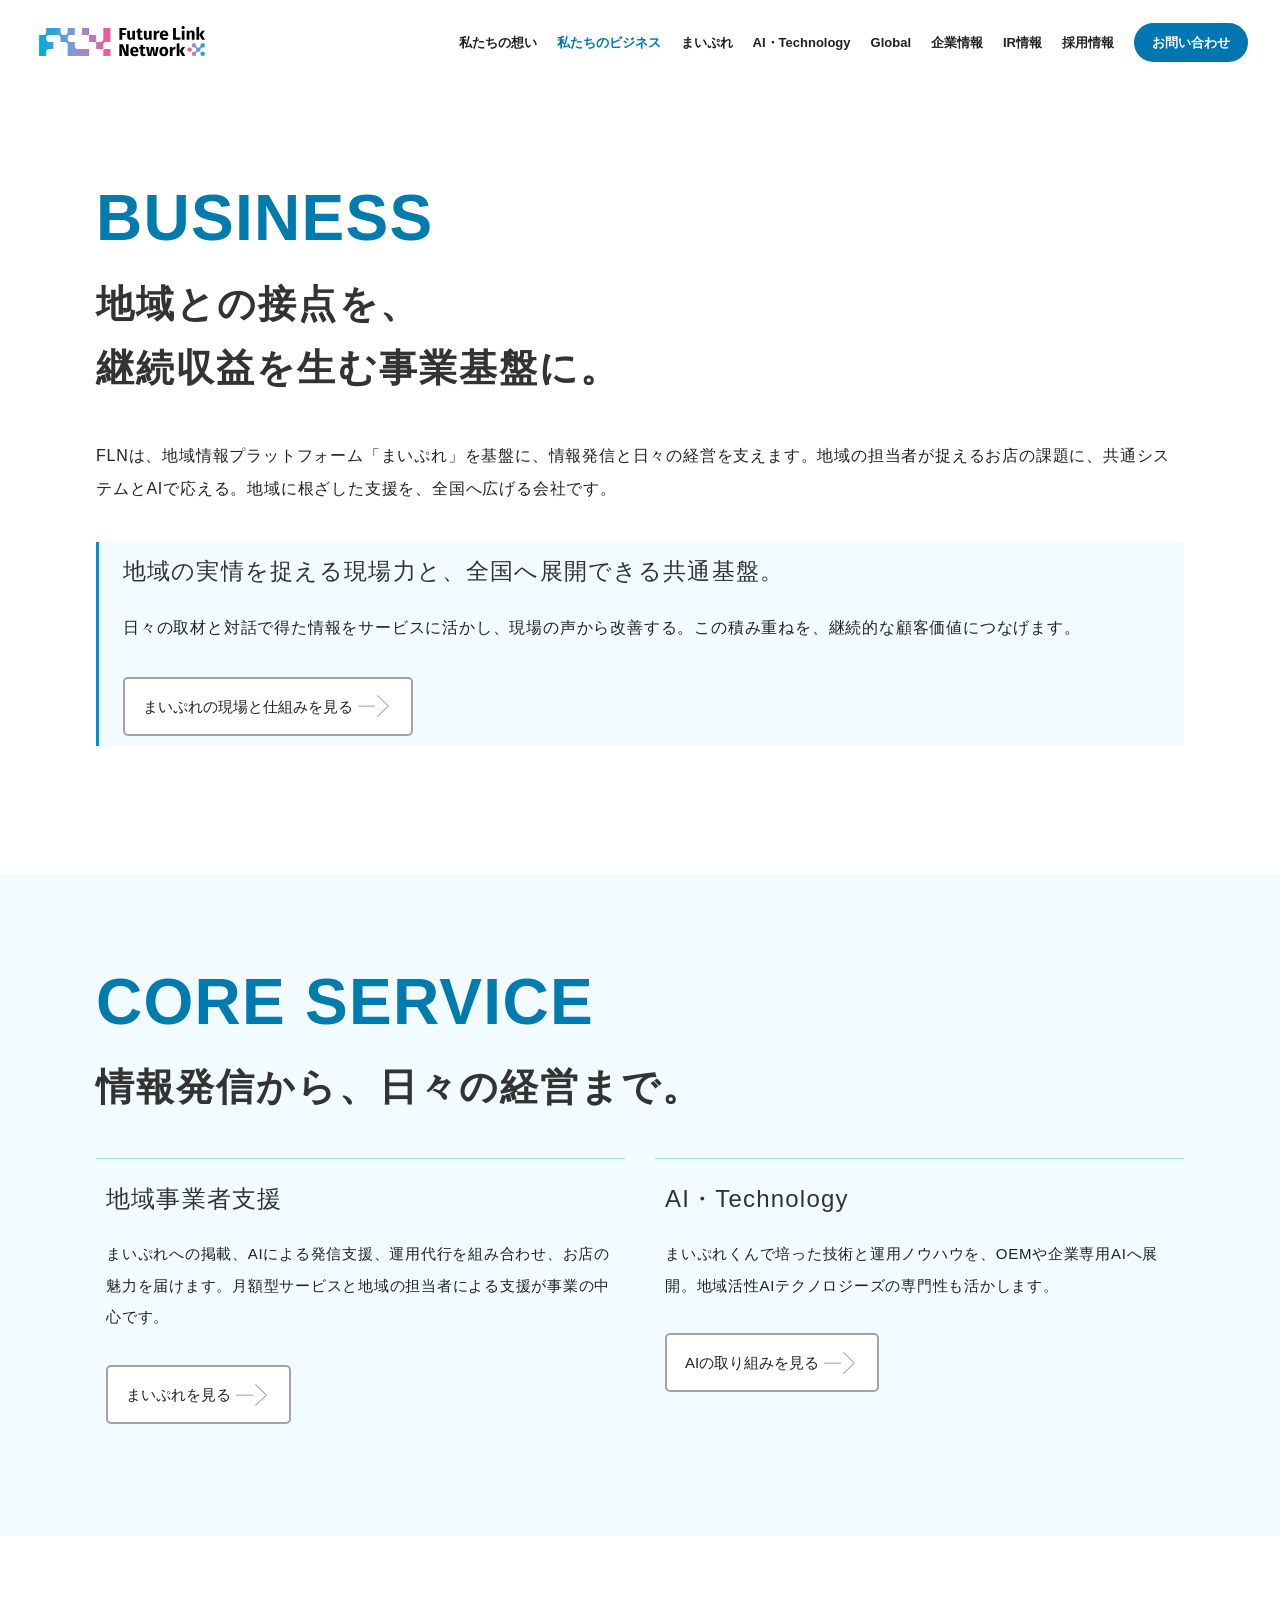
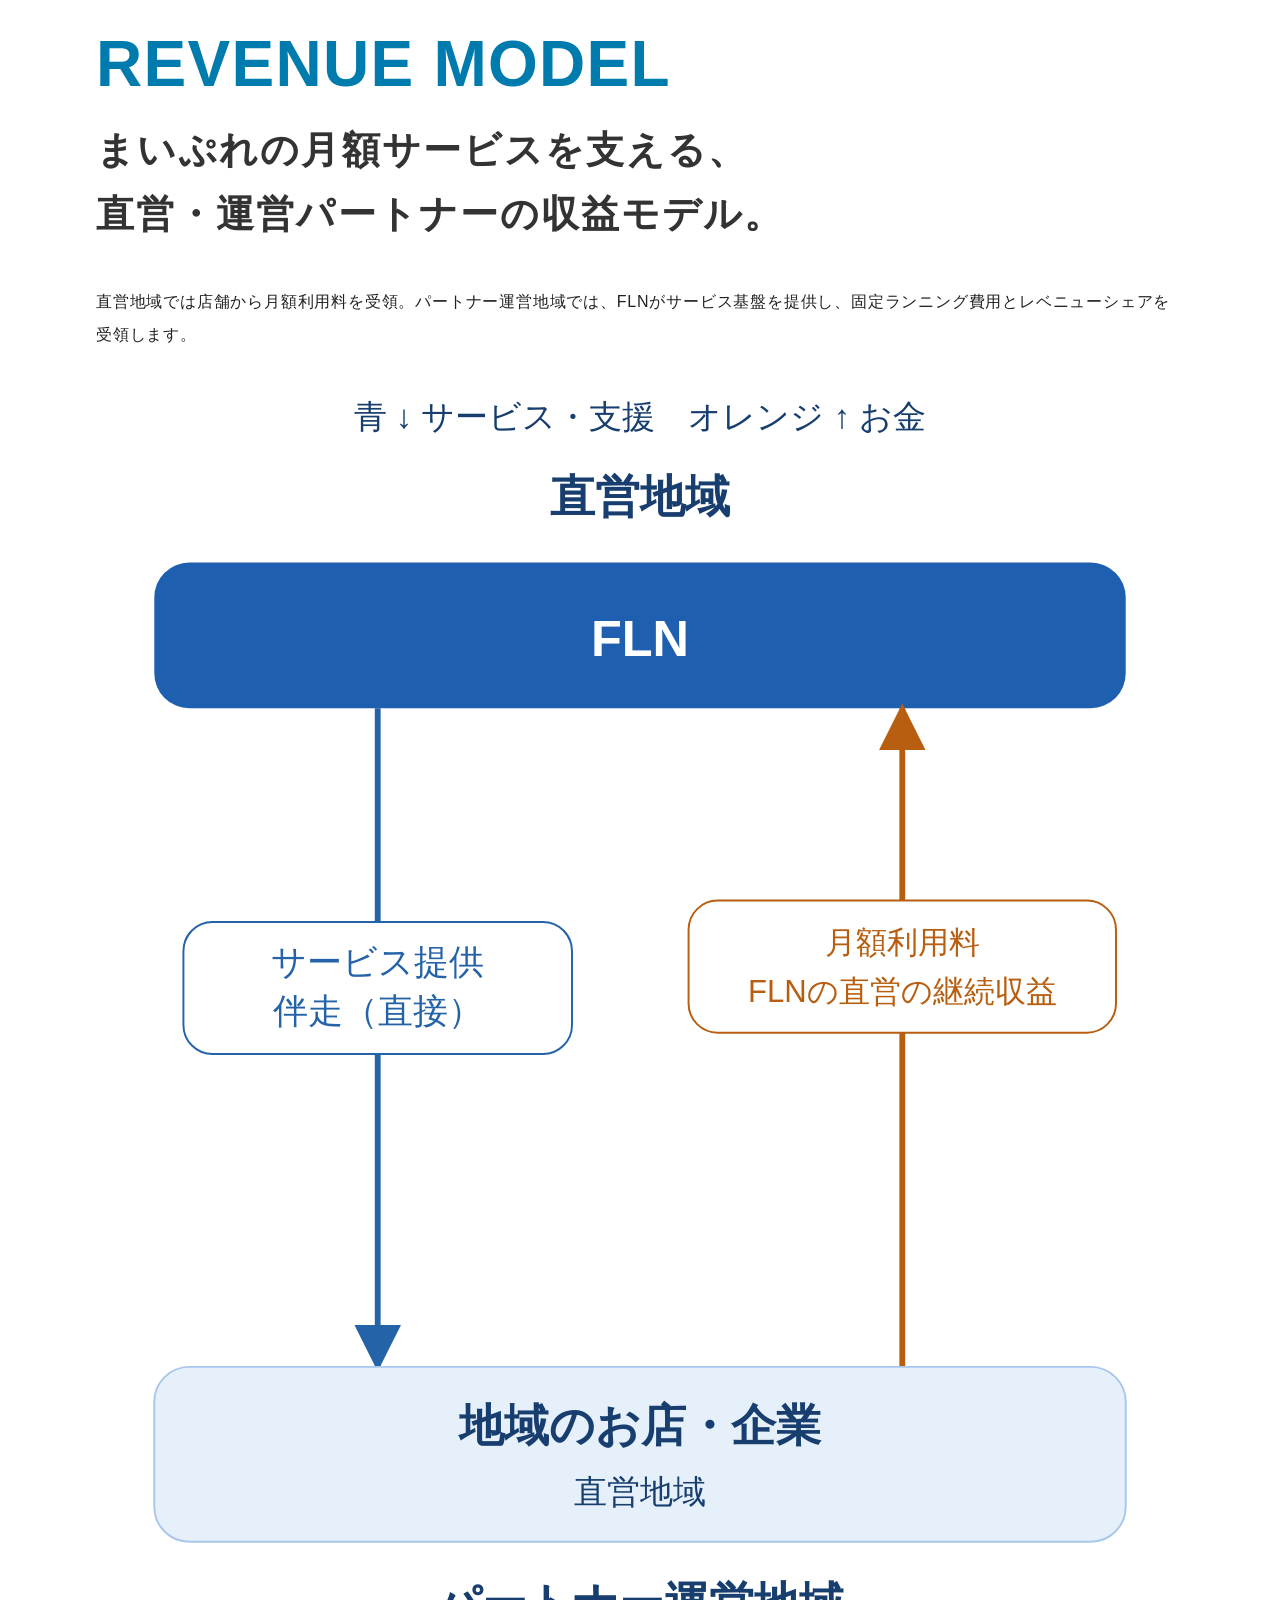
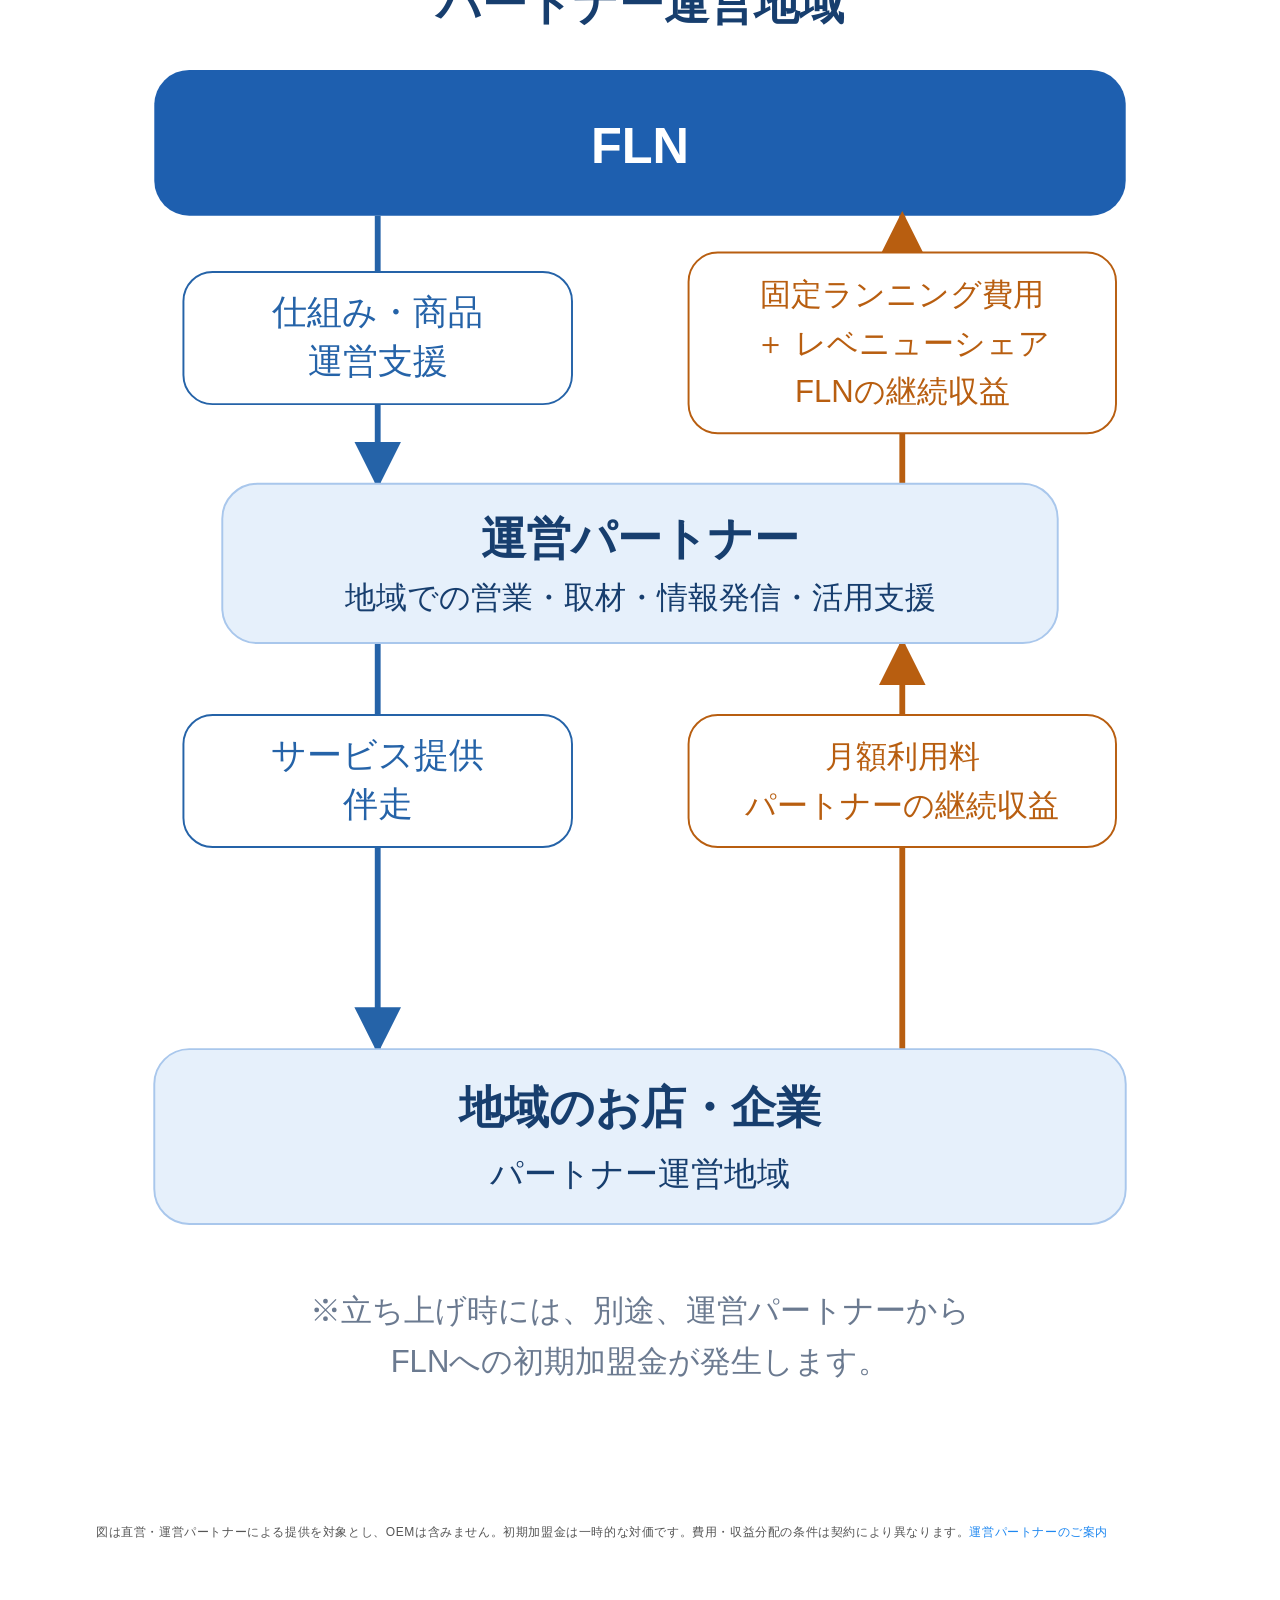
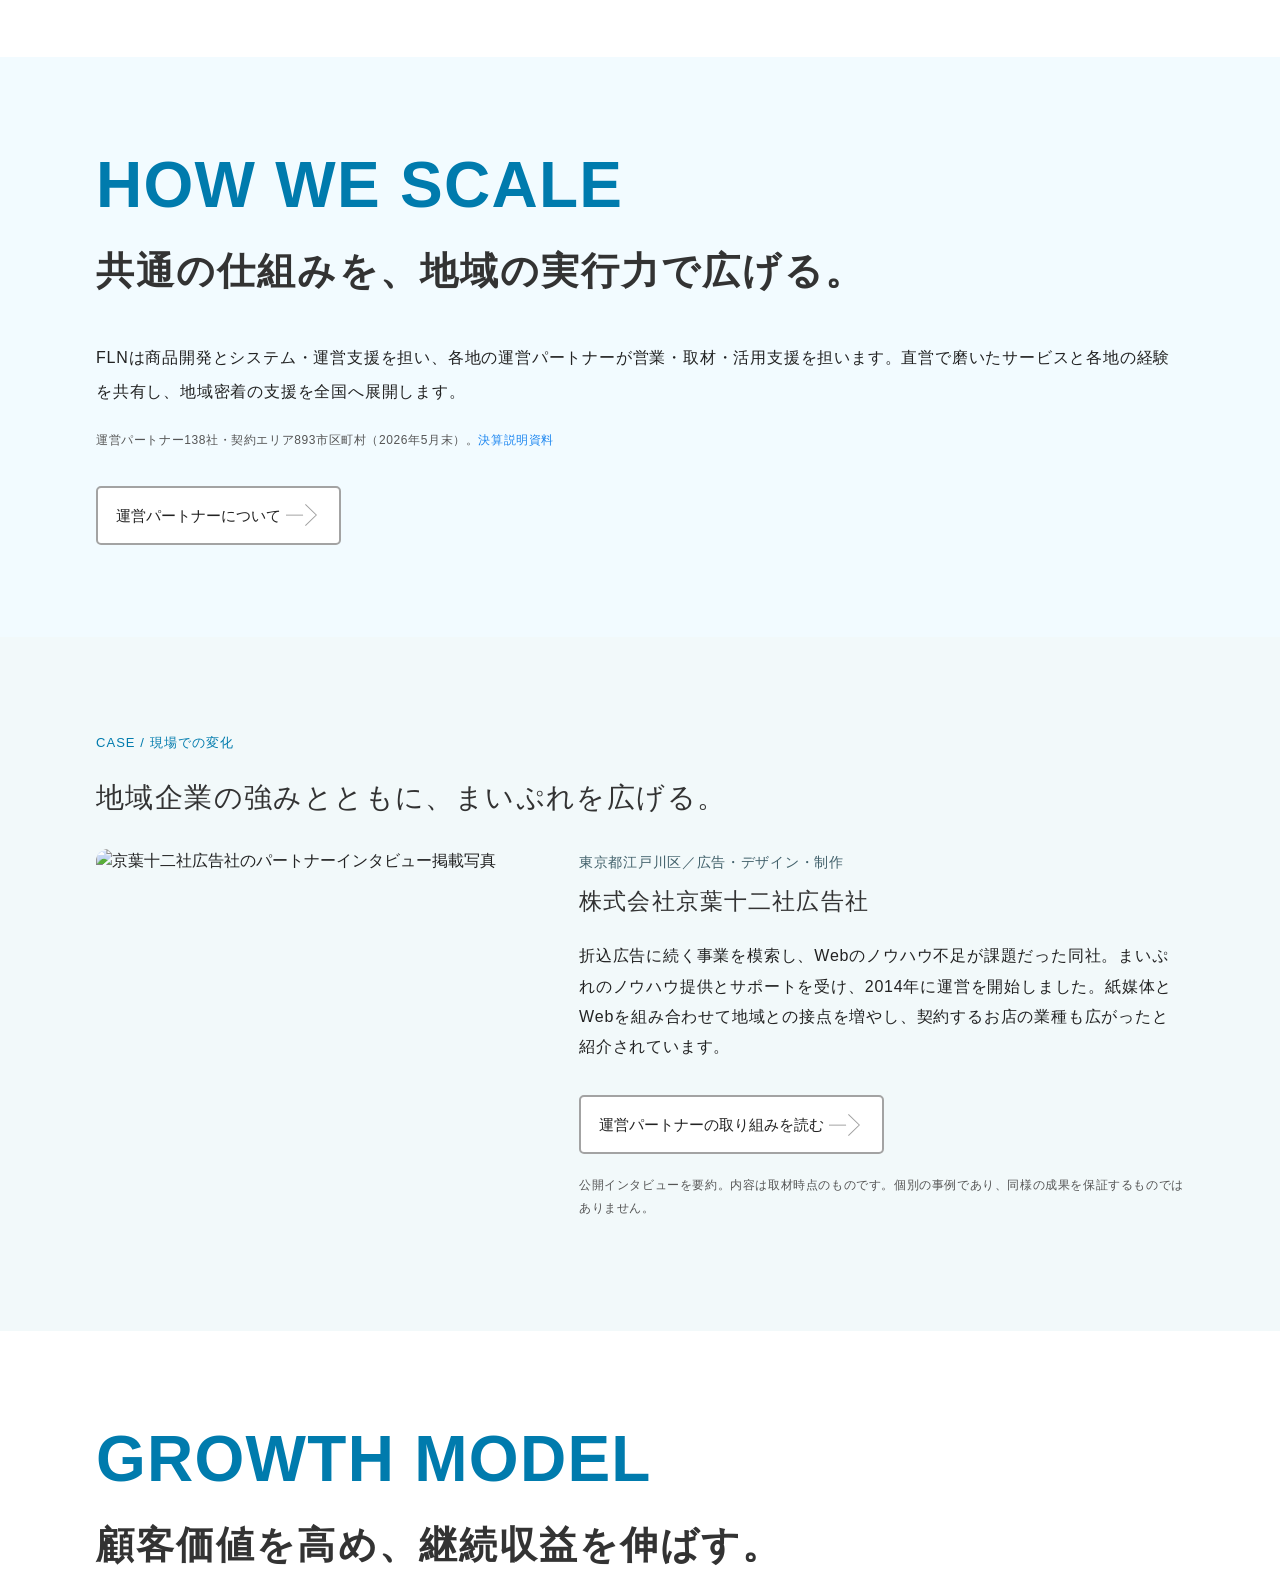
==== commit 752dbe88: "Add sourced customer and partner cases to corporate review pages" ====
--- a/business/index.html
+++ b/business/index.html
@@ -1,2 +1,2 @@
 <!doctype html>
-<html lang="ja"><head><meta charset="utf-8"><meta name="viewport" content="width=device-width,initial-scale=1"><title>私たちのビジネス | 株式会社フューチャーリンクネットワーク</title><meta name="description" content="地域との継続的な接点と「まいぷれ」の共通基盤に、デジタル・AIを組み合わせ、情報発信から日々の経営まで地域の事業を支えるフューチャーリンクネットワーク。私たちのビジネス"><meta name="robots" content="noindex,nofollow"><link rel="canonical" href="https://www.futurelink.co.jp/business/"><meta property="og:type" content="website"><meta property="og:title" content="私たちのビジネス | 株式会社フューチャーリンクネットワーク"><meta property="og:description" content="地域との継続的な接点と「まいぷれ」の共通基盤に、デジタル・AIを組み合わせ、情報発信から日々の経営まで地域の事業を支えるフューチャーリンクネットワーク。私たちのビジネス"><meta property="og:url" content="https://www.futurelink.co.jp/business/"><meta property="og:image" content="https://www.futurelink.co.jp/wp-content/themes/fln_web/common/images/sec_main_top.jpg"><meta property="og:locale" content="ja_JP"><meta name="twitter:card" content="summary_large_image"><link rel="icon" href="../files/images/favicon.ico"><link rel="stylesheet" href="../files/css/uikit.min.css"><link rel="stylesheet" href="../files/css/style.css"><link rel="stylesheet" href="../files/css/style_pages.css"><link rel="stylesheet" href="../files/css/css2"><link rel="stylesheet" href="../files/css/renewal.css?v=20261007-refinement2"><script type="application/ld+json">{"@context": "https://schema.org", "@graph": [{"@type": "Organization", "@id": "https://www.futurelink.co.jp/#organization", "name": "株式会社フューチャーリンクネットワーク", "url": "https://www.futurelink.co.jp/", "description": "地域情報プラットフォーム「まいぷれ」を基盤に、地域事業者の経営支援と地域活性化を推進。", "foundingDate": "2000-03-02", "founder": {"@type": "Person", "name": "石井丈晴"}}, {"@type": "WebPage", "name": "私たちのビジネス", "url": "https://www.futurelink.co.jp/business/", "inLanguage": "ja", "about": {"@id": "https://www.futurelink.co.jp/#organization"}}]}</script><script defer src="../files/js/uikit.min.js"></script><script defer src="../files/js/renewal.js"></script></head><body id="top" class="renewal page"><a class="skip-link" href="#main">本文へ移動</a><header class="renew-header"><nav aria-label="メインナビゲーション" class="uk-navbar-container"><a class="renew-logo" href="../"><img src="../files/images/logo3.svg" width="180" height="60" alt="株式会社フューチャーリンクネットワーク TOP"></a><ul class="renew-desktop-nav"><li><a href="../message/">私たちの想い</a></li><li><a href="../business/" aria-current="page">私たちのビジネス</a></li><li><a href="../mypl/">まいぷれ</a></li><li><a href="../technology/">AI・Technology</a></li><li><a href="../global/">Global</a></li><li><a href="../company/">企業情報</a></li><li><a href="https://www.futurelink.co.jp/ir/">IR情報</a></li><li><a href="https://near-foam-7a2.notion.site/eeb8e414945f82809694819978bc69b9">採用情報</a></li><li><a href="../inquiry/">お問い合わせ</a></li></ul><details class="renew-mobile-nav"><summary>メニュー</summary><ul><li><a href="../message/">私たちの想い</a></li><li><a href="../business/" aria-current="page">私たちのビジネス</a></li><li><a href="../mypl/">まいぷれ</a></li><li><a href="../technology/">AI・Technology</a></li><li><a href="../global/">Global</a></li><li><a href="../company/">企業情報</a></li><li><a href="https://www.futurelink.co.jp/ir/">IR情報</a></li><li><a href="https://near-foam-7a2.notion.site/eeb8e414945f82809694819978bc69b9">採用情報</a></li><li><a href="../inquiry/">お問い合わせ</a></li></ul></details></nav></header><main id="main"><section class="renew-section"><div class="uk-container"><div class="content_wrap"><h1 class="renew-heading"><span class="renew-en">BUSINESS</span>地域との接点を、<br>継続収益を生む事業基盤に。</h1><p>FLNは、地域情報プラットフォーム「まいぷれ」を基盤に、情報発信と日々の経営を支えます。地域の担当者が捉えるお店の課題に、共通システムとAIで応える。地域に根ざした支援を、全国へ広げる会社です。</p><div class="knowledge-outlook" id="local-knowledge"><h3>地域の実情を捉える現場力と、全国へ展開できる共通基盤。</h3><p>日々の取材と対話で得た情報をサービスに活かし、現場の声から改善する。この積み重ねを、継続的な顧客価値につなげます。</p><a class="btn_link" href="../mypl/">まいぷれの現場と仕組みを見る</a></div></div></div></section><section class="renew-section tint"><div class="uk-container"><div class="content_wrap"><h2 class="renew-heading"><span class="renew-en">CORE SERVICE</span>情報発信から、日々の経営まで。</h2><div class="model-field-grid"><article id="support"><h3>地域事業者支援</h3><p>まいぷれへの掲載、AIによる発信支援、運用代行を組み合わせ、お店の魅力を届けます。月額型サービスと地域の担当者による支援が事業の中心です。</p><a class="btn_link" href="../mypl/">まいぷれを見る</a></article><article id="ai"><h3>AI・Technology</h3><p>まいぷれくんで培った技術と運用ノウハウを、OEMや企業専用AIへ展開。地域活性AIテクノロジーズの専門性も活かします。</p><a class="btn_link" href="../technology/">AIの取り組みを見る</a></article></div></div></div></section><section class="renew-section" id="revenue-model"><div class="uk-container"><div class="content_wrap"><h2 class="renew-heading"><span class="renew-en">REVENUE MODEL</span>まいぷれの月額サービスを支える、<br>直営・運営パートナーの収益モデル。</h2><p>直営地域では店舗から月額利用料を受領。パートナー運営地域では、FLNがサービス基盤を提供し、固定ランニング費用とレベニューシェアを受領します。</p><figure class="revenue-figure"><picture><source media="(max-width:700px)" srcset="../files/images/revenue-flow-mobile.svg"><img src="../files/images/revenue-flow-revised.svg" width="1200" height="820" loading="lazy" alt="直営地域ではFLNが直接支援し月額利用料を受領。パートナー運営地域では運営パートナーが支援し月額利用料を受領し、FLNへ固定ランニング費用とレベニューシェアを支払います。初期加盟金は立ち上げ時の一時的な対価です。"></picture></figure><div class="revenue-mobile" aria-label="まいぷれの月額サービスの収益モデル"><article><h3>直営地域</h3><div class="revenue-node">FLN</div><div class="revenue-exchange"><p><b>↓ 提供するもの</b>情報発信・活用支援</p><p><b>↑ 受け取る対価</b>月額利用料</p></div><div class="revenue-node">地域事業者・店舗</div></article><article><h3>パートナー運営地域</h3><div class="revenue-node">FLN</div><div class="revenue-exchange"><p><b>↓ 提供するもの</b>サービス基盤・運営支援</p><p><b>↑ 受け取る対価</b>固定ランニング費用<br>＋レベニューシェア</p></div><div class="revenue-node">運営パートナー</div><div class="revenue-exchange"><p><b>↓ 提供するもの</b>情報発信・活用支援</p><p><b>↑ 受け取る対価</b>月額利用料</p></div><div class="revenue-node">地域事業者・店舗</div><p class="renew-note">運営開始時：パートナーからFLNへ初期加盟金（一時的な対価）</p></article></div><p class="renew-note">図は直営・運営パートナーによる提供を対象とし、OEMは含みません。初期加盟金は一時的な対価です。費用・収益分配の条件は契約により異なります。<a href="https://partner-mypl.net/">運営パートナーのご案内</a></p></div></div></section><section class="renew-section tint"><div class="uk-container"><div class="content_wrap"><h2 class="renew-heading"><span class="renew-en">HOW WE SCALE</span>共通の仕組みを、地域の実行力で広げる。</h2><div id="partner"><p>FLNは商品開発とシステム・運営支援を担い、各地の運営パートナーが営業・取材・活用支援を担います。直営で磨いたサービスと各地の経験を共有し、地域密着の支援を全国へ展開します。</p><p class="renew-note">運営パートナー138社・契約エリア893市区町村（2026年5月末）。<a href="https://global-assets.irdirect.jp/pdf/menu_file/9241/20260716123546_1676.pdf">決算説明資料</a></p><a class="btn_link" href="https://partner-mypl.net/">運営パートナーについて</a></div></div></div></section><section class="renew-section" id="growth-model"><div class="uk-container"><div class="content_wrap"><h2 class="renew-heading"><span class="renew-en">GROWTH MODEL</span>顧客価値を高め、継続収益を伸ばす。</h2><p>利用店舗数・利用単価・継続率を成長の軸とし、サービスと支援体制を磨きます。</p><div class="knowledge-cards"><article><p class="renew-label">01 / REACH</p><h3>利用店舗数を増やす</h3><p>直営・パートナーの提案に加え、OEMで協業先の顧客基盤へ展開します。</p></article><article><p class="renew-label">02 / VALUE</p><h3>支援の幅と利用単価を高める</h3><p>発信支援・AI・運用代行を課題に合わせて組み合わせ、店舗あたりの提供価値を広げます。</p></article><article><p class="renew-label">03 / CONTINUITY</p><h3>継続して選ばれる</h3><p>地域の担当者による支援と機能改善を重ね、日々の仕事に定着させます。</p></article></div><p>共通システムとAIで支援の効率を高め、担当者が対話や提案に力を注げる体制へ。海外では、日本で磨いた仕組みを現地の文化や商習慣に合わせて展開します。</p><div class="renew-actions"><a class="btn_link" href="../technology/#oem">OEMの取り組み</a><a class="btn_link" href="../global/">海外での展開</a><a class="btn_link" href="https://www.futurelink.co.jp/ir/">成長戦略・IR情報</a></div></div></div></section><section class="renew-section tint"><div class="uk-container"><div class="content_wrap"><h2 class="renew-heading"><span class="renew-en">LOCAL SOLUTIONS</span>地域との接点から、事業を広げる。</h2><div class="model-field-grid"><article id="public"><h3>官民協働</h3><p>自治体とともに、情報発信、地域ポイント、地域DXなどを通じて地域課題に向き合います。</p><a class="btn_link" href="../inquiry/#public">公共ソリューションのご相談</a></article><article id="relationship"><h3>関係人口創出</h3><p>Nativ.mediaやまちスパチャなどを通じ、地域の仕事・人・活動と、地域外の人々をつなぎます。</p><a class="btn_link" href="../inquiry/#relationship">関係人口事業のご相談</a></article></div><div class="knowledge-outlook" id="group"><h3>グループの専門性を活かす</h3><p>ふるさと納税支援は、フューチャーリンクローカルサポートが担います。各社の専門性を地域の事業基盤と組み合わせます。</p><a class="btn_link" href="../group/">グループの事業構成を見る</a></div></div></div></section></main><footer class="renew-footer"><div class="sec_footer"><div class="uk-container"><a href="#top" class="renew-back-top">ページの先頭へ ↑</a><img src="../files/images/logo3.svg" width="200" alt="フューチャーリンクネットワーク"><ul class="renew-footer-nav"><li><a href="../message/">私たちの想い</a></li><li><a href="../business/" aria-current="page">私たちのビジネス</a></li><li><a href="../mypl/">まいぷれ</a></li><li><a href="../technology/">AI・Technology</a></li><li><a href="../global/">Global</a></li><li><a href="../company/">企業情報</a></li><li><a href="https://www.futurelink.co.jp/ir/">IR情報</a></li><li><a href="https://near-foam-7a2.notion.site/eeb8e414945f82809694819978bc69b9">採用情報</a></li><li><a href="../inquiry/">お問い合わせ</a></li><li><a href="../group/">Group</a></li><li><a href="https://www.futurelink.co.jp/member/">私たちのこと</a></li><li><a href="https://www.futurelink.co.jp/health_management/">健康経営</a></li><li><a href="https://www.futurelink.co.jp/privacy/">プライバシーポリシー</a></li></ul><p><small>Copyright © since 2000 Future Link Network Co., Ltd. All Rights Reserved.</small></p></div></div></footer></body></html>+<html lang="ja"><head><meta charset="utf-8"><meta name="viewport" content="width=device-width,initial-scale=1"><title>私たちのビジネス | 株式会社フューチャーリンクネットワーク</title><meta name="description" content="地域との継続的な接点と「まいぷれ」の共通基盤に、デジタル・AIを組み合わせ、情報発信から日々の経営まで地域の事業を支えるフューチャーリンクネットワーク。私たちのビジネス"><meta name="robots" content="noindex,nofollow"><link rel="canonical" href="https://www.futurelink.co.jp/business/"><meta property="og:type" content="website"><meta property="og:title" content="私たちのビジネス | 株式会社フューチャーリンクネットワーク"><meta property="og:description" content="地域との継続的な接点と「まいぷれ」の共通基盤に、デジタル・AIを組み合わせ、情報発信から日々の経営まで地域の事業を支えるフューチャーリンクネットワーク。私たちのビジネス"><meta property="og:url" content="https://www.futurelink.co.jp/business/"><meta property="og:image" content="https://www.futurelink.co.jp/wp-content/themes/fln_web/common/images/sec_main_top.jpg"><meta property="og:locale" content="ja_JP"><meta name="twitter:card" content="summary_large_image"><link rel="icon" href="../files/images/favicon.ico"><link rel="stylesheet" href="../files/css/uikit.min.css"><link rel="stylesheet" href="../files/css/style.css"><link rel="stylesheet" href="../files/css/style_pages.css"><link rel="stylesheet" href="../files/css/css2"><link rel="stylesheet" href="../files/css/renewal.css?v=cases-202610"><script type="application/ld+json">{"@context": "https://schema.org", "@graph": [{"@type": "Organization", "@id": "https://www.futurelink.co.jp/#organization", "name": "株式会社フューチャーリンクネットワーク", "url": "https://www.futurelink.co.jp/", "description": "地域情報プラットフォーム「まいぷれ」を基盤に、地域事業者の経営支援と地域活性化を推進。", "foundingDate": "2000-03-02", "founder": {"@type": "Person", "name": "石井丈晴"}}, {"@type": "WebPage", "name": "私たちのビジネス", "url": "https://www.futurelink.co.jp/business/", "inLanguage": "ja", "about": {"@id": "https://www.futurelink.co.jp/#organization"}}]}</script><script defer src="../files/js/uikit.min.js"></script><script defer src="../files/js/renewal.js"></script></head><body id="top" class="renewal page"><a class="skip-link" href="#main">本文へ移動</a><header class="renew-header"><nav aria-label="メインナビゲーション" class="uk-navbar-container"><a class="renew-logo" href="../"><img src="../files/images/logo3.svg" width="180" height="60" alt="株式会社フューチャーリンクネットワーク TOP"></a><ul class="renew-desktop-nav"><li><a href="../message/">私たちの想い</a></li><li><a href="../business/" aria-current="page">私たちのビジネス</a></li><li><a href="../mypl/">まいぷれ</a></li><li><a href="../technology/">AI・Technology</a></li><li><a href="../global/">Global</a></li><li><a href="../company/">企業情報</a></li><li><a href="https://www.futurelink.co.jp/ir/">IR情報</a></li><li><a href="https://near-foam-7a2.notion.site/eeb8e414945f82809694819978bc69b9">採用情報</a></li><li><a href="../inquiry/">お問い合わせ</a></li></ul><details class="renew-mobile-nav"><summary>メニュー</summary><ul><li><a href="../message/">私たちの想い</a></li><li><a href="../business/" aria-current="page">私たちのビジネス</a></li><li><a href="../mypl/">まいぷれ</a></li><li><a href="../technology/">AI・Technology</a></li><li><a href="../global/">Global</a></li><li><a href="../company/">企業情報</a></li><li><a href="https://www.futurelink.co.jp/ir/">IR情報</a></li><li><a href="https://near-foam-7a2.notion.site/eeb8e414945f82809694819978bc69b9">採用情報</a></li><li><a href="../inquiry/">お問い合わせ</a></li></ul></details></nav></header><main id="main"><section class="renew-section"><div class="uk-container"><div class="content_wrap"><h1 class="renew-heading"><span class="renew-en">BUSINESS</span>地域との接点を、<br>継続収益を生む事業基盤に。</h1><p>FLNは、地域情報プラットフォーム「まいぷれ」を基盤に、情報発信と日々の経営を支えます。地域の担当者が捉えるお店の課題に、共通システムとAIで応える。地域に根ざした支援を、全国へ広げる会社です。</p><div class="knowledge-outlook" id="local-knowledge"><h3>地域の実情を捉える現場力と、全国へ展開できる共通基盤。</h3><p>日々の取材と対話で得た情報をサービスに活かし、現場の声から改善する。この積み重ねを、継続的な顧客価値につなげます。</p><a class="btn_link" href="../mypl/">まいぷれの現場と仕組みを見る</a></div></div></div></section><section class="renew-section tint"><div class="uk-container"><div class="content_wrap"><h2 class="renew-heading"><span class="renew-en">CORE SERVICE</span>情報発信から、日々の経営まで。</h2><div class="model-field-grid"><article id="support"><h3>地域事業者支援</h3><p>まいぷれへの掲載、AIによる発信支援、運用代行を組み合わせ、お店の魅力を届けます。月額型サービスと地域の担当者による支援が事業の中心です。</p><a class="btn_link" href="../mypl/">まいぷれを見る</a></article><article id="ai"><h3>AI・Technology</h3><p>まいぷれくんで培った技術と運用ノウハウを、OEMや企業専用AIへ展開。地域活性AIテクノロジーズの専門性も活かします。</p><a class="btn_link" href="../technology/">AIの取り組みを見る</a></article></div></div></div></section><section class="renew-section" id="revenue-model"><div class="uk-container"><div class="content_wrap"><h2 class="renew-heading"><span class="renew-en">REVENUE MODEL</span>まいぷれの月額サービスを支える、<br>直営・運営パートナーの収益モデル。</h2><p>直営地域では店舗から月額利用料を受領。パートナー運営地域では、FLNがサービス基盤を提供し、固定ランニング費用とレベニューシェアを受領します。</p><figure class="revenue-figure"><picture><source media="(max-width:700px)" srcset="../files/images/revenue-flow-mobile.svg"><img src="../files/images/revenue-flow-revised.svg" width="1200" height="820" loading="lazy" alt="直営地域ではFLNが直接支援し月額利用料を受領。パートナー運営地域では運営パートナーが支援し月額利用料を受領し、FLNへ固定ランニング費用とレベニューシェアを支払います。初期加盟金は立ち上げ時の一時的な対価です。"></picture></figure><div class="revenue-mobile" aria-label="まいぷれの月額サービスの収益モデル"><article><h3>直営地域</h3><div class="revenue-node">FLN</div><div class="revenue-exchange"><p><b>↓ 提供するもの</b>情報発信・活用支援</p><p><b>↑ 受け取る対価</b>月額利用料</p></div><div class="revenue-node">地域事業者・店舗</div></article><article><h3>パートナー運営地域</h3><div class="revenue-node">FLN</div><div class="revenue-exchange"><p><b>↓ 提供するもの</b>サービス基盤・運営支援</p><p><b>↑ 受け取る対価</b>固定ランニング費用<br>＋レベニューシェア</p></div><div class="revenue-node">運営パートナー</div><div class="revenue-exchange"><p><b>↓ 提供するもの</b>情報発信・活用支援</p><p><b>↑ 受け取る対価</b>月額利用料</p></div><div class="revenue-node">地域事業者・店舗</div><p class="renew-note">運営開始時：パートナーからFLNへ初期加盟金（一時的な対価）</p></article></div><p class="renew-note">図は直営・運営パートナーによる提供を対象とし、OEMは含みません。初期加盟金は一時的な対価です。費用・収益分配の条件は契約により異なります。<a href="https://partner-mypl.net/">運営パートナーのご案内</a></p></div></div></section><section class="renew-section tint"><div class="uk-container"><div class="content_wrap"><h2 class="renew-heading"><span class="renew-en">HOW WE SCALE</span>共通の仕組みを、地域の実行力で広げる。</h2><div id="partner"><p>FLNは商品開発とシステム・運営支援を担い、各地の運営パートナーが営業・取材・活用支援を担います。直営で磨いたサービスと各地の経験を共有し、地域密着の支援を全国へ展開します。</p><p class="renew-note">運営パートナー138社・契約エリア893市区町村（2026年5月末）。<a href="https://global-assets.irdirect.jp/pdf/menu_file/9241/20260716123546_1676.pdf">決算説明資料</a></p><a class="btn_link" href="https://partner-mypl.net/">運営パートナーについて</a></div></div></div></section><section class="renew-section case-section" id="partner-case"><div class="uk-container"><div class="content_wrap"><p class="renew-label">CASE / 現場での変化</p><h2 class="case-heading">地域企業の強みとともに、まいぷれを広げる。</h2><article class="case-feature"><img src="https://partner-mypl.net/wp-content/uploads/2025/01/A7302968-e1737705819565-1200x630.jpg" alt="京葉十二社広告社のパートナーインタビュー掲載写真" loading="lazy" width="600" height="400"><div><p class="case-area">東京都江戸川区／広告・デザイン・制作</p><h3>株式会社京葉十二社広告社</h3><p>折込広告に続く事業を模索し、Webのノウハウ不足が課題だった同社。まいぷれのノウハウ提供とサポートを受け、2014年に運営を開始しました。紙媒体とWebを組み合わせて地域との接点を増やし、契約するお店の業種も広がったと紹介されています。</p><a class="btn_link" href="https://partner-mypl.net/voice/partner12/">運営パートナーの取り組みを読む</a><p class="renew-note">公開インタビューを要約。内容は取材時点のものです。個別の事例であり、同様の成果を保証するものではありません。</p></div></article></div></div></section><section class="renew-section" id="growth-model"><div class="uk-container"><div class="content_wrap"><h2 class="renew-heading"><span class="renew-en">GROWTH MODEL</span>顧客価値を高め、継続収益を伸ばす。</h2><p>利用店舗数・利用単価・継続率を成長の軸とし、サービスと支援体制を磨きます。</p><div class="knowledge-cards"><article><p class="renew-label">01 / REACH</p><h3>利用店舗数を増やす</h3><p>直営・パートナーの提案に加え、OEMで協業先の顧客基盤へ展開します。</p></article><article><p class="renew-label">02 / VALUE</p><h3>支援の幅と利用単価を高める</h3><p>発信支援・AI・運用代行を課題に合わせて組み合わせ、店舗あたりの提供価値を広げます。</p></article><article><p class="renew-label">03 / CONTINUITY</p><h3>継続して選ばれる</h3><p>地域の担当者による支援と機能改善を重ね、日々の仕事に定着させます。</p></article></div><p>共通システムとAIで支援の効率を高め、担当者が対話や提案に力を注げる体制へ。海外では、日本で磨いた仕組みを現地の文化や商習慣に合わせて展開します。</p><div class="renew-actions"><a class="btn_link" href="../technology/#oem">OEMの取り組み</a><a class="btn_link" href="../global/">海外での展開</a><a class="btn_link" href="https://www.futurelink.co.jp/ir/">成長戦略・IR情報</a></div></div></div></section><section class="renew-section tint"><div class="uk-container"><div class="content_wrap"><h2 class="renew-heading"><span class="renew-en">LOCAL SOLUTIONS</span>地域との接点から、事業を広げる。</h2><div class="model-field-grid"><article id="public"><h3>官民協働</h3><p>自治体とともに、情報発信、地域ポイント、地域DXなどを通じて地域課題に向き合います。</p><a class="btn_link" href="../inquiry/#public">公共ソリューションのご相談</a></article><article id="relationship"><h3>関係人口創出</h3><p>Nativ.mediaやまちスパチャなどを通じ、地域の仕事・人・活動と、地域外の人々をつなぎます。</p><a class="btn_link" href="../inquiry/#relationship">関係人口事業のご相談</a></article></div><div class="knowledge-outlook" id="group"><h3>グループの専門性を活かす</h3><p>ふるさと納税支援は、フューチャーリンクローカルサポートが担います。各社の専門性を地域の事業基盤と組み合わせます。</p><a class="btn_link" href="../group/">グループの事業構成を見る</a></div></div></div></section></main><footer class="renew-footer"><div class="sec_footer"><div class="uk-container"><a href="#top" class="renew-back-top">ページの先頭へ ↑</a><img src="../files/images/logo3.svg" width="200" alt="フューチャーリンクネットワーク"><ul class="renew-footer-nav"><li><a href="../message/">私たちの想い</a></li><li><a href="../business/" aria-current="page">私たちのビジネス</a></li><li><a href="../mypl/">まいぷれ</a></li><li><a href="../technology/">AI・Technology</a></li><li><a href="../global/">Global</a></li><li><a href="../company/">企業情報</a></li><li><a href="https://www.futurelink.co.jp/ir/">IR情報</a></li><li><a href="https://near-foam-7a2.notion.site/eeb8e414945f82809694819978bc69b9">採用情報</a></li><li><a href="../inquiry/">お問い合わせ</a></li><li><a href="../group/">Group</a></li><li><a href="https://www.futurelink.co.jp/member/">私たちのこと</a></li><li><a href="https://www.futurelink.co.jp/health_management/">健康経営</a></li><li><a href="https://www.futurelink.co.jp/privacy/">プライバシーポリシー</a></li></ul><p><small>Copyright © since 2000 Future Link Network Co., Ltd. All Rights Reserved.</small></p></div></div></footer></body></html>
--- a/files/css/renewal.css
+++ b/files/css/renewal.css
@@ -76,3 +76,5 @@
 /* Compact dated history and readable mobile revenue flow. */
 .mypl-history{margin:32px 0}.mypl-history>div{display:grid;grid-template-columns:150px 1fr;gap:24px;padding:18px 0;border-bottom:1px solid #c6dce3}.mypl-history dt{font-weight:700;color:#006e91}.mypl-history dd{margin:0;line-height:1.8}.revenue-mobile{display:none}
 @media(max-width:700px){.mypl-history>div{grid-template-columns:1fr;gap:4px;padding:16px 0}.revenue-figure{display:none}.revenue-mobile{display:block;margin:28px 0}.revenue-mobile article{padding:20px 16px;border:1px solid #c6dce3;border-radius:16px;margin:20px 0;background:#fff}.revenue-mobile h3{font-size:20px;margin:0 0 20px}.revenue-node{padding:14px 8px;border:2px solid #007aa0;border-radius:8px;background:#f0fafc;text-align:center;font-size:17px;font-weight:700}.revenue-exchange{padding:8px 4px}.revenue-exchange p{font-size:16px;line-height:1.8;margin:14px 0}.revenue-exchange b{display:block;color:#006e91;font-size:14px}.revenue-exchange p+p b{color:#a25212}.revenue-mobile .renew-note{font-size:14px;line-height:1.8}}
+
+.case-section{background:#f2f9fa}.case-heading{font-size:28px;line-height:1.6;margin:10px 0 28px}.case-feature{display:grid;grid-template-columns:minmax(0,0.85fr) minmax(0,1.15fr);gap:36px;align-items:start}.case-feature>img{display:block;width:100%;height:auto;max-height:340px;object-fit:contain;border-radius:12px}.case-feature h3{font-size:23px;margin:8px 0 16px}.case-feature p{line-height:1.9}.case-area{font-size:14px;color:#42616b;margin:0}.case-more{display:block;margin-top:20px;font-size:15px}.case-feature .renew-note{font-size:12px;margin-top:20px}@media(max-width:700px){.case-feature{grid-template-columns:1fr;gap:22px}.case-heading{font-size:23px}.case-feature h3{font-size:21px}.case-feature>img{max-height:260px}.case-feature .renew-note{font-size:13px}}
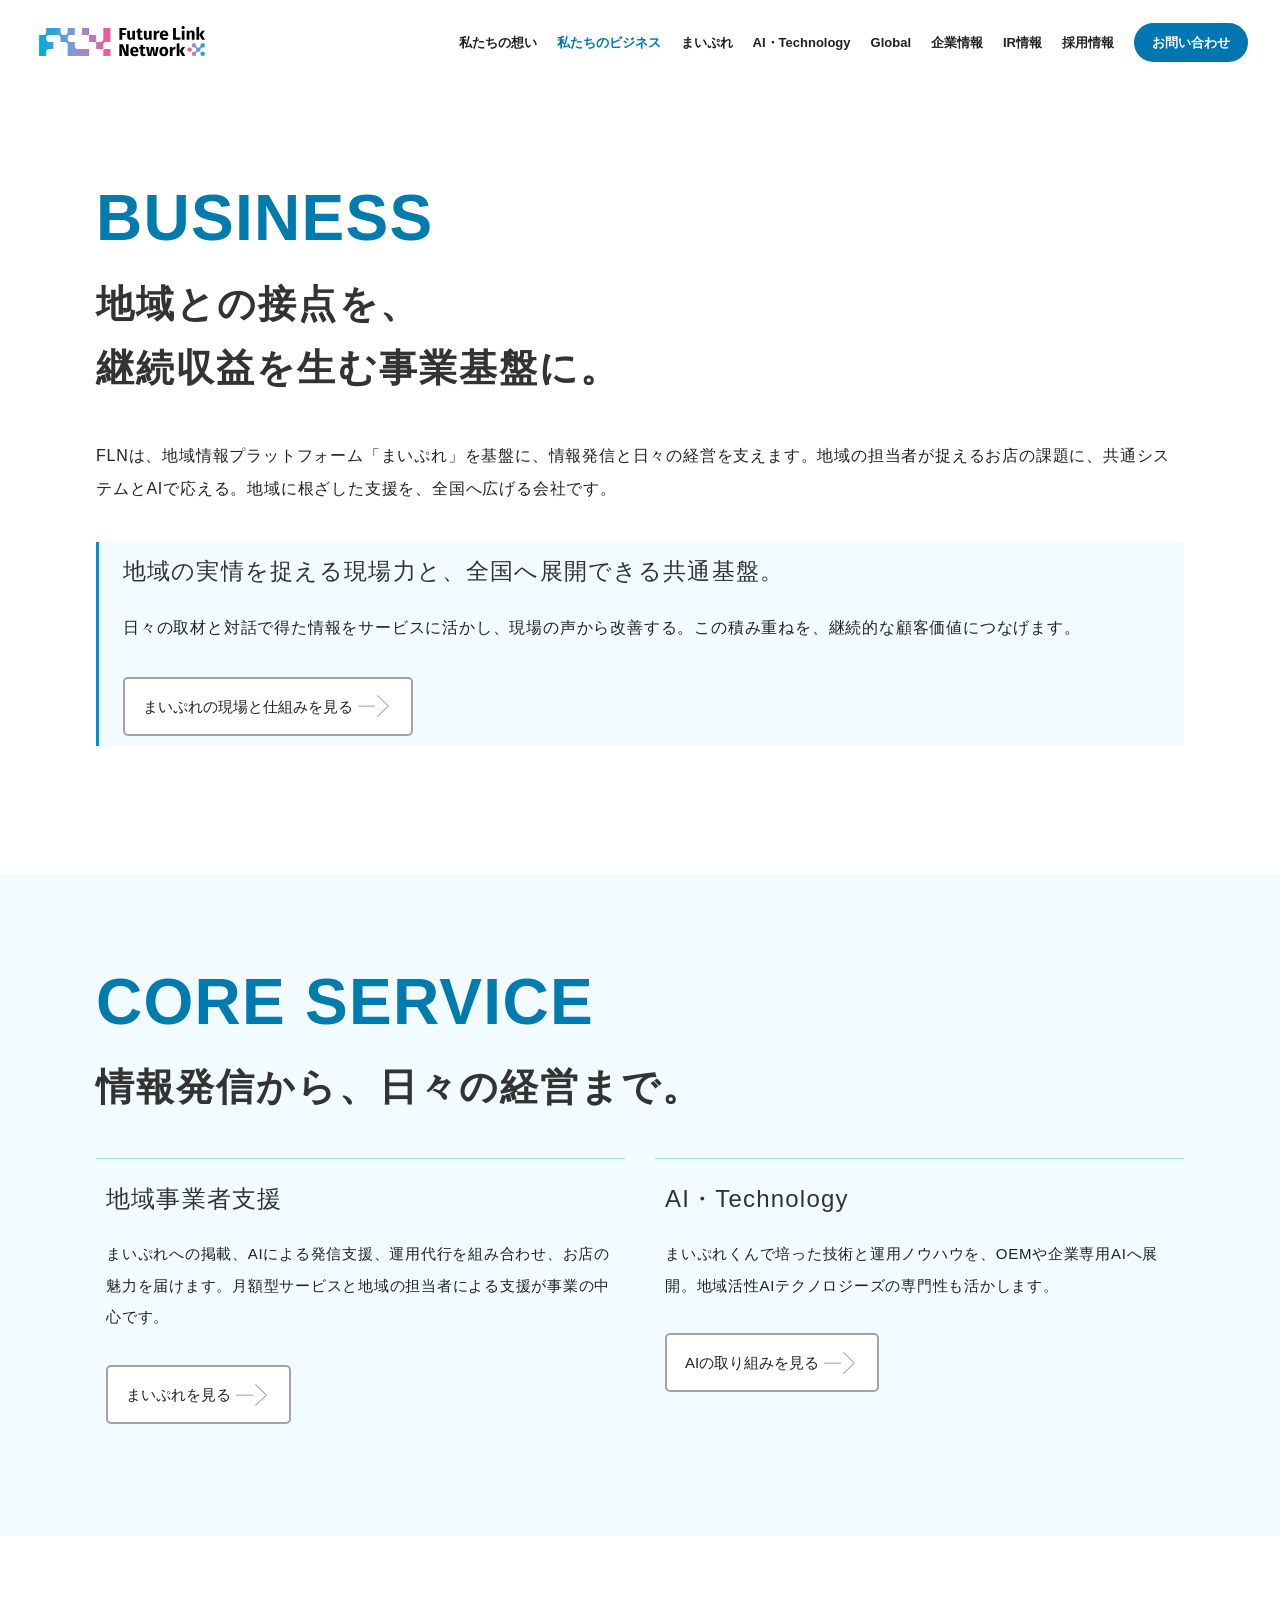
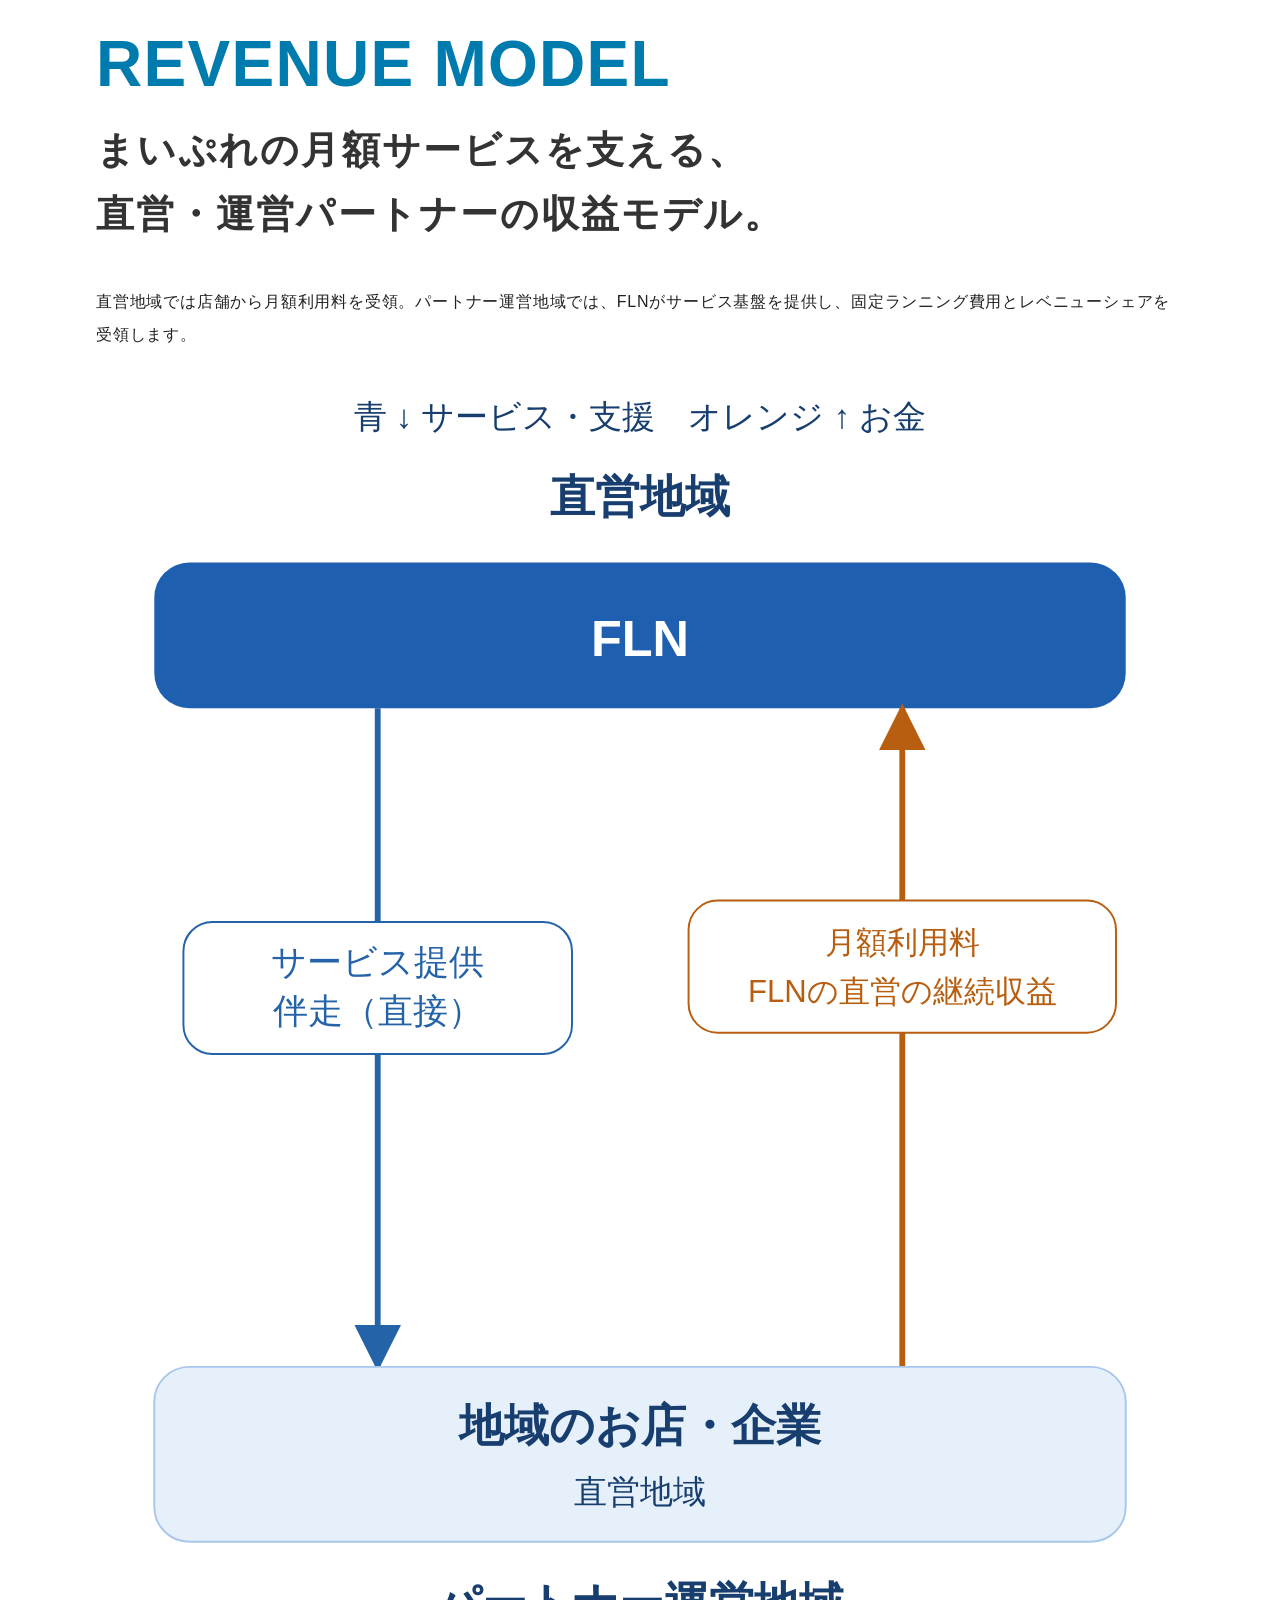
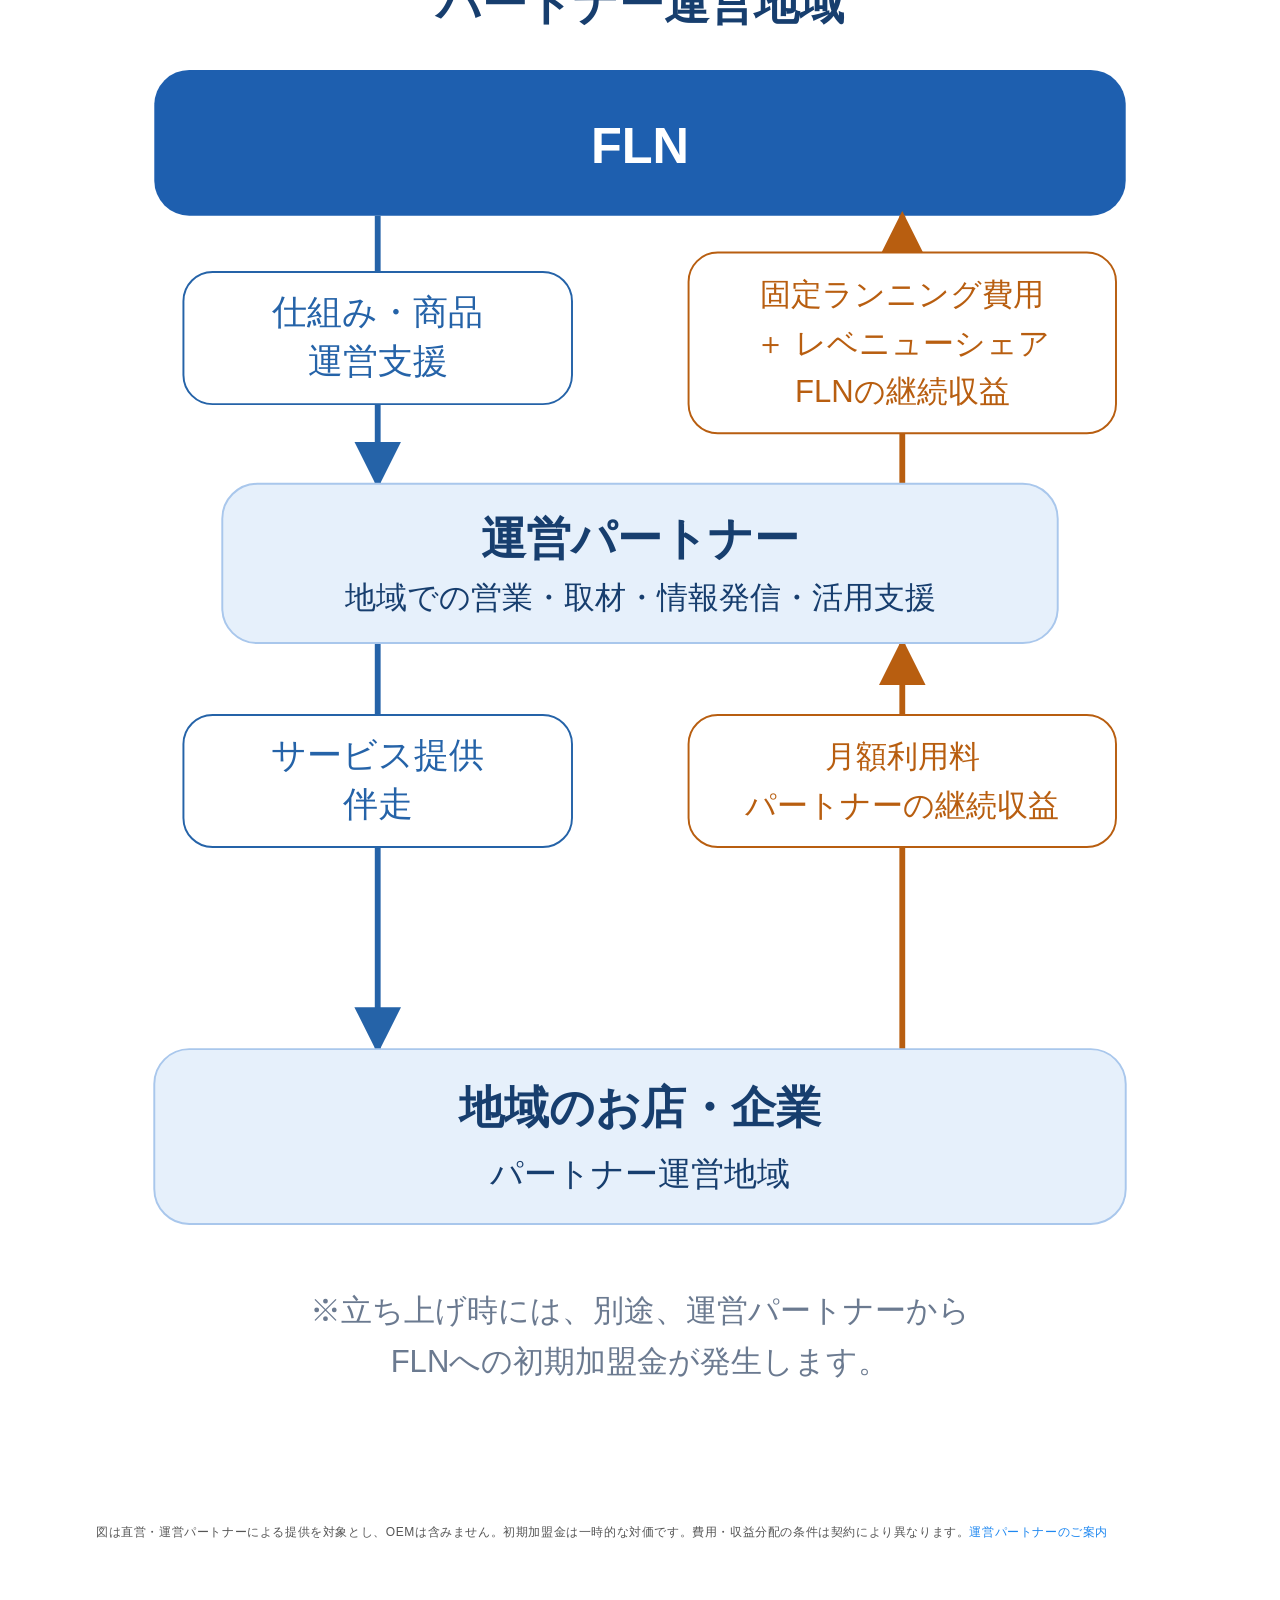
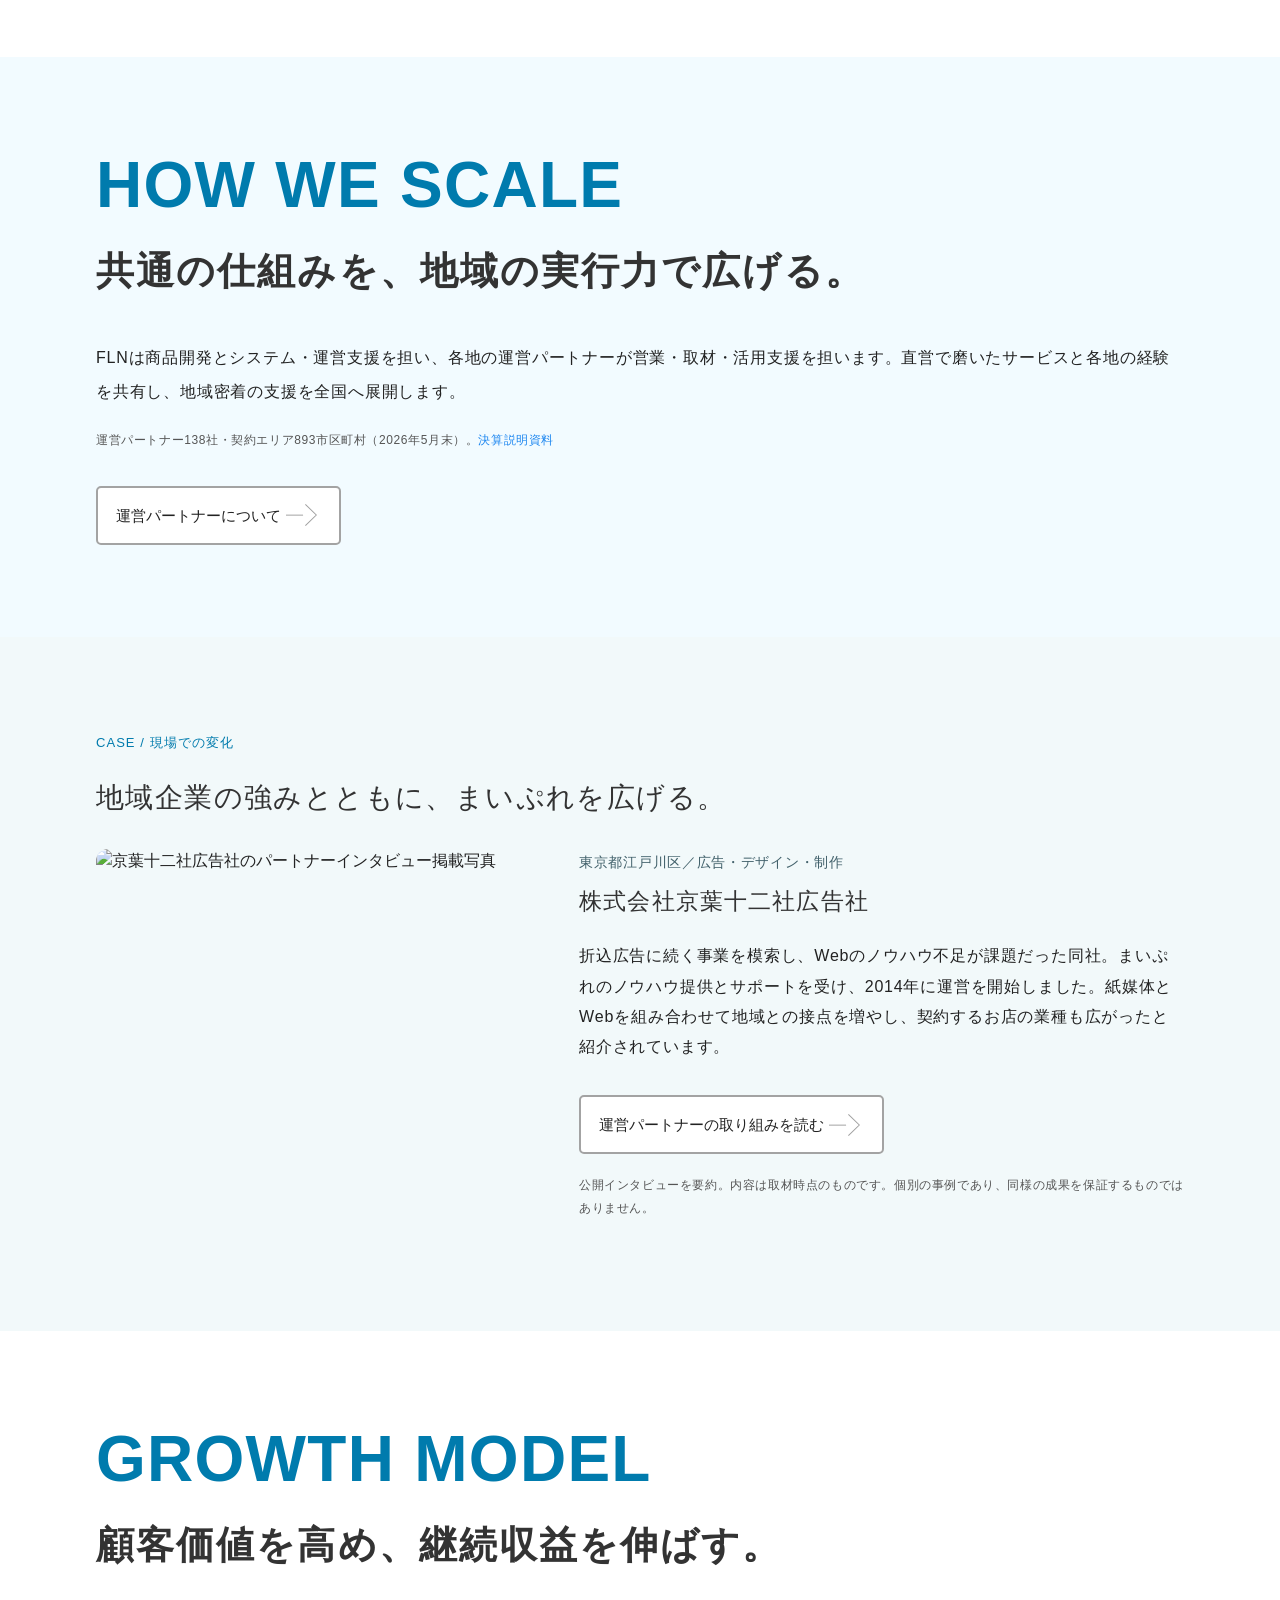
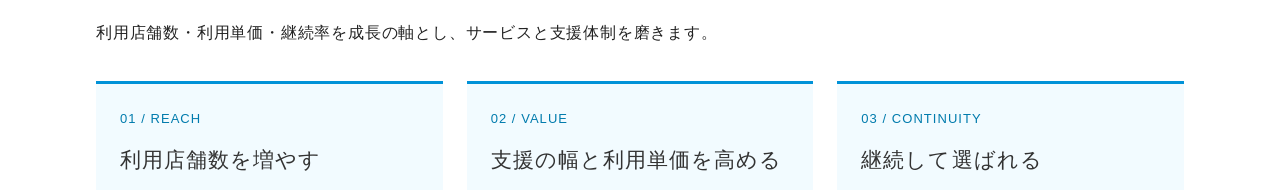
==== commit 3e20283d: "Explain local media value and add concrete municipal examples" ====
--- a/business/index.html
+++ b/business/index.html
@@ -1,2 +1,2 @@
 <!doctype html>
-<html lang="ja"><head><meta charset="utf-8"><meta name="viewport" content="width=device-width,initial-scale=1"><title>私たちのビジネス | 株式会社フューチャーリンクネットワーク</title><meta name="description" content="地域との継続的な接点と「まいぷれ」の共通基盤に、デジタル・AIを組み合わせ、情報発信から日々の経営まで地域の事業を支えるフューチャーリンクネットワーク。私たちのビジネス"><meta name="robots" content="noindex,nofollow"><link rel="canonical" href="https://www.futurelink.co.jp/business/"><meta property="og:type" content="website"><meta property="og:title" content="私たちのビジネス | 株式会社フューチャーリンクネットワーク"><meta property="og:description" content="地域との継続的な接点と「まいぷれ」の共通基盤に、デジタル・AIを組み合わせ、情報発信から日々の経営まで地域の事業を支えるフューチャーリンクネットワーク。私たちのビジネス"><meta property="og:url" content="https://www.futurelink.co.jp/business/"><meta property="og:image" content="https://www.futurelink.co.jp/wp-content/themes/fln_web/common/images/sec_main_top.jpg"><meta property="og:locale" content="ja_JP"><meta name="twitter:card" content="summary_large_image"><link rel="icon" href="../files/images/favicon.ico"><link rel="stylesheet" href="../files/css/uikit.min.css"><link rel="stylesheet" href="../files/css/style.css"><link rel="stylesheet" href="../files/css/style_pages.css"><link rel="stylesheet" href="../files/css/css2"><link rel="stylesheet" href="../files/css/renewal.css?v=cases-202610"><script type="application/ld+json">{"@context": "https://schema.org", "@graph": [{"@type": "Organization", "@id": "https://www.futurelink.co.jp/#organization", "name": "株式会社フューチャーリンクネットワーク", "url": "https://www.futurelink.co.jp/", "description": "地域情報プラットフォーム「まいぷれ」を基盤に、地域事業者の経営支援と地域活性化を推進。", "foundingDate": "2000-03-02", "founder": {"@type": "Person", "name": "石井丈晴"}}, {"@type": "WebPage", "name": "私たちのビジネス", "url": "https://www.futurelink.co.jp/business/", "inLanguage": "ja", "about": {"@id": "https://www.futurelink.co.jp/#organization"}}]}</script><script defer src="../files/js/uikit.min.js"></script><script defer src="../files/js/renewal.js"></script></head><body id="top" class="renewal page"><a class="skip-link" href="#main">本文へ移動</a><header class="renew-header"><nav aria-label="メインナビゲーション" class="uk-navbar-container"><a class="renew-logo" href="../"><img src="../files/images/logo3.svg" width="180" height="60" alt="株式会社フューチャーリンクネットワーク TOP"></a><ul class="renew-desktop-nav"><li><a href="../message/">私たちの想い</a></li><li><a href="../business/" aria-current="page">私たちのビジネス</a></li><li><a href="../mypl/">まいぷれ</a></li><li><a href="../technology/">AI・Technology</a></li><li><a href="../global/">Global</a></li><li><a href="../company/">企業情報</a></li><li><a href="https://www.futurelink.co.jp/ir/">IR情報</a></li><li><a href="https://near-foam-7a2.notion.site/eeb8e414945f82809694819978bc69b9">採用情報</a></li><li><a href="../inquiry/">お問い合わせ</a></li></ul><details class="renew-mobile-nav"><summary>メニュー</summary><ul><li><a href="../message/">私たちの想い</a></li><li><a href="../business/" aria-current="page">私たちのビジネス</a></li><li><a href="../mypl/">まいぷれ</a></li><li><a href="../technology/">AI・Technology</a></li><li><a href="../global/">Global</a></li><li><a href="../company/">企業情報</a></li><li><a href="https://www.futurelink.co.jp/ir/">IR情報</a></li><li><a href="https://near-foam-7a2.notion.site/eeb8e414945f82809694819978bc69b9">採用情報</a></li><li><a href="../inquiry/">お問い合わせ</a></li></ul></details></nav></header><main id="main"><section class="renew-section"><div class="uk-container"><div class="content_wrap"><h1 class="renew-heading"><span class="renew-en">BUSINESS</span>地域との接点を、<br>継続収益を生む事業基盤に。</h1><p>FLNは、地域情報プラットフォーム「まいぷれ」を基盤に、情報発信と日々の経営を支えます。地域の担当者が捉えるお店の課題に、共通システムとAIで応える。地域に根ざした支援を、全国へ広げる会社です。</p><div class="knowledge-outlook" id="local-knowledge"><h3>地域の実情を捉える現場力と、全国へ展開できる共通基盤。</h3><p>日々の取材と対話で得た情報をサービスに活かし、現場の声から改善する。この積み重ねを、継続的な顧客価値につなげます。</p><a class="btn_link" href="../mypl/">まいぷれの現場と仕組みを見る</a></div></div></div></section><section class="renew-section tint"><div class="uk-container"><div class="content_wrap"><h2 class="renew-heading"><span class="renew-en">CORE SERVICE</span>情報発信から、日々の経営まで。</h2><div class="model-field-grid"><article id="support"><h3>地域事業者支援</h3><p>まいぷれへの掲載、AIによる発信支援、運用代行を組み合わせ、お店の魅力を届けます。月額型サービスと地域の担当者による支援が事業の中心です。</p><a class="btn_link" href="../mypl/">まいぷれを見る</a></article><article id="ai"><h3>AI・Technology</h3><p>まいぷれくんで培った技術と運用ノウハウを、OEMや企業専用AIへ展開。地域活性AIテクノロジーズの専門性も活かします。</p><a class="btn_link" href="../technology/">AIの取り組みを見る</a></article></div></div></div></section><section class="renew-section" id="revenue-model"><div class="uk-container"><div class="content_wrap"><h2 class="renew-heading"><span class="renew-en">REVENUE MODEL</span>まいぷれの月額サービスを支える、<br>直営・運営パートナーの収益モデル。</h2><p>直営地域では店舗から月額利用料を受領。パートナー運営地域では、FLNがサービス基盤を提供し、固定ランニング費用とレベニューシェアを受領します。</p><figure class="revenue-figure"><picture><source media="(max-width:700px)" srcset="../files/images/revenue-flow-mobile.svg"><img src="../files/images/revenue-flow-revised.svg" width="1200" height="820" loading="lazy" alt="直営地域ではFLNが直接支援し月額利用料を受領。パートナー運営地域では運営パートナーが支援し月額利用料を受領し、FLNへ固定ランニング費用とレベニューシェアを支払います。初期加盟金は立ち上げ時の一時的な対価です。"></picture></figure><div class="revenue-mobile" aria-label="まいぷれの月額サービスの収益モデル"><article><h3>直営地域</h3><div class="revenue-node">FLN</div><div class="revenue-exchange"><p><b>↓ 提供するもの</b>情報発信・活用支援</p><p><b>↑ 受け取る対価</b>月額利用料</p></div><div class="revenue-node">地域事業者・店舗</div></article><article><h3>パートナー運営地域</h3><div class="revenue-node">FLN</div><div class="revenue-exchange"><p><b>↓ 提供するもの</b>サービス基盤・運営支援</p><p><b>↑ 受け取る対価</b>固定ランニング費用<br>＋レベニューシェア</p></div><div class="revenue-node">運営パートナー</div><div class="revenue-exchange"><p><b>↓ 提供するもの</b>情報発信・活用支援</p><p><b>↑ 受け取る対価</b>月額利用料</p></div><div class="revenue-node">地域事業者・店舗</div><p class="renew-note">運営開始時：パートナーからFLNへ初期加盟金（一時的な対価）</p></article></div><p class="renew-note">図は直営・運営パートナーによる提供を対象とし、OEMは含みません。初期加盟金は一時的な対価です。費用・収益分配の条件は契約により異なります。<a href="https://partner-mypl.net/">運営パートナーのご案内</a></p></div></div></section><section class="renew-section tint"><div class="uk-container"><div class="content_wrap"><h2 class="renew-heading"><span class="renew-en">HOW WE SCALE</span>共通の仕組みを、地域の実行力で広げる。</h2><div id="partner"><p>FLNは商品開発とシステム・運営支援を担い、各地の運営パートナーが営業・取材・活用支援を担います。直営で磨いたサービスと各地の経験を共有し、地域密着の支援を全国へ展開します。</p><p class="renew-note">運営パートナー138社・契約エリア893市区町村（2026年5月末）。<a href="https://global-assets.irdirect.jp/pdf/menu_file/9241/20260716123546_1676.pdf">決算説明資料</a></p><a class="btn_link" href="https://partner-mypl.net/">運営パートナーについて</a></div></div></div></section><section class="renew-section case-section" id="partner-case"><div class="uk-container"><div class="content_wrap"><p class="renew-label">CASE / 現場での変化</p><h2 class="case-heading">地域企業の強みとともに、まいぷれを広げる。</h2><article class="case-feature"><img src="https://partner-mypl.net/wp-content/uploads/2025/01/A7302968-e1737705819565-1200x630.jpg" alt="京葉十二社広告社のパートナーインタビュー掲載写真" loading="lazy" width="600" height="400"><div><p class="case-area">東京都江戸川区／広告・デザイン・制作</p><h3>株式会社京葉十二社広告社</h3><p>折込広告に続く事業を模索し、Webのノウハウ不足が課題だった同社。まいぷれのノウハウ提供とサポートを受け、2014年に運営を開始しました。紙媒体とWebを組み合わせて地域との接点を増やし、契約するお店の業種も広がったと紹介されています。</p><a class="btn_link" href="https://partner-mypl.net/voice/partner12/">運営パートナーの取り組みを読む</a><p class="renew-note">公開インタビューを要約。内容は取材時点のものです。個別の事例であり、同様の成果を保証するものではありません。</p></div></article></div></div></section><section class="renew-section" id="growth-model"><div class="uk-container"><div class="content_wrap"><h2 class="renew-heading"><span class="renew-en">GROWTH MODEL</span>顧客価値を高め、継続収益を伸ばす。</h2><p>利用店舗数・利用単価・継続率を成長の軸とし、サービスと支援体制を磨きます。</p><div class="knowledge-cards"><article><p class="renew-label">01 / REACH</p><h3>利用店舗数を増やす</h3><p>直営・パートナーの提案に加え、OEMで協業先の顧客基盤へ展開します。</p></article><article><p class="renew-label">02 / VALUE</p><h3>支援の幅と利用単価を高める</h3><p>発信支援・AI・運用代行を課題に合わせて組み合わせ、店舗あたりの提供価値を広げます。</p></article><article><p class="renew-label">03 / CONTINUITY</p><h3>継続して選ばれる</h3><p>地域の担当者による支援と機能改善を重ね、日々の仕事に定着させます。</p></article></div><p>共通システムとAIで支援の効率を高め、担当者が対話や提案に力を注げる体制へ。海外では、日本で磨いた仕組みを現地の文化や商習慣に合わせて展開します。</p><div class="renew-actions"><a class="btn_link" href="../technology/#oem">OEMの取り組み</a><a class="btn_link" href="../global/">海外での展開</a><a class="btn_link" href="https://www.futurelink.co.jp/ir/">成長戦略・IR情報</a></div></div></div></section><section class="renew-section tint"><div class="uk-container"><div class="content_wrap"><h2 class="renew-heading"><span class="renew-en">LOCAL SOLUTIONS</span>地域との接点から、事業を広げる。</h2><div class="model-field-grid"><article id="public"><h3>官民協働</h3><p>自治体とともに、情報発信、地域ポイント、地域DXなどを通じて地域課題に向き合います。</p><a class="btn_link" href="../inquiry/#public">公共ソリューションのご相談</a></article><article id="relationship"><h3>関係人口創出</h3><p>Nativ.mediaやまちスパチャなどを通じ、地域の仕事・人・活動と、地域外の人々をつなぎます。</p><a class="btn_link" href="../inquiry/#relationship">関係人口事業のご相談</a></article></div><div class="knowledge-outlook" id="group"><h3>グループの専門性を活かす</h3><p>ふるさと納税支援は、フューチャーリンクローカルサポートが担います。各社の専門性を地域の事業基盤と組み合わせます。</p><a class="btn_link" href="../group/">グループの事業構成を見る</a></div></div></div></section></main><footer class="renew-footer"><div class="sec_footer"><div class="uk-container"><a href="#top" class="renew-back-top">ページの先頭へ ↑</a><img src="../files/images/logo3.svg" width="200" alt="フューチャーリンクネットワーク"><ul class="renew-footer-nav"><li><a href="../message/">私たちの想い</a></li><li><a href="../business/" aria-current="page">私たちのビジネス</a></li><li><a href="../mypl/">まいぷれ</a></li><li><a href="../technology/">AI・Technology</a></li><li><a href="../global/">Global</a></li><li><a href="../company/">企業情報</a></li><li><a href="https://www.futurelink.co.jp/ir/">IR情報</a></li><li><a href="https://near-foam-7a2.notion.site/eeb8e414945f82809694819978bc69b9">採用情報</a></li><li><a href="../inquiry/">お問い合わせ</a></li><li><a href="../group/">Group</a></li><li><a href="https://www.futurelink.co.jp/member/">私たちのこと</a></li><li><a href="https://www.futurelink.co.jp/health_management/">健康経営</a></li><li><a href="https://www.futurelink.co.jp/privacy/">プライバシーポリシー</a></li></ul><p><small>Copyright © since 2000 Future Link Network Co., Ltd. All Rights Reserved.</small></p></div></div></footer></body></html>+<html lang="ja"><head><meta charset="utf-8"><meta name="viewport" content="width=device-width,initial-scale=1"><title>私たちのビジネス | 株式会社フューチャーリンクネットワーク</title><meta name="description" content="地域との継続的な接点と「まいぷれ」の共通基盤に、デジタル・AIを組み合わせ、情報発信から日々の経営まで地域の事業を支えるフューチャーリンクネットワーク。私たちのビジネス"><meta name="robots" content="noindex,nofollow"><link rel="canonical" href="https://www.futurelink.co.jp/business/"><meta property="og:type" content="website"><meta property="og:title" content="私たちのビジネス | 株式会社フューチャーリンクネットワーク"><meta property="og:description" content="地域との継続的な接点と「まいぷれ」の共通基盤に、デジタル・AIを組み合わせ、情報発信から日々の経営まで地域の事業を支えるフューチャーリンクネットワーク。私たちのビジネス"><meta property="og:url" content="https://www.futurelink.co.jp/business/"><meta property="og:image" content="https://www.futurelink.co.jp/wp-content/themes/fln_web/common/images/sec_main_top.jpg"><meta property="og:locale" content="ja_JP"><meta name="twitter:card" content="summary_large_image"><link rel="icon" href="../files/images/favicon.ico"><link rel="stylesheet" href="../files/css/uikit.min.css"><link rel="stylesheet" href="../files/css/style.css"><link rel="stylesheet" href="../files/css/style_pages.css"><link rel="stylesheet" href="../files/css/css2"><link rel="stylesheet" href="../files/css/renewal.css?v=cases-202610"><script type="application/ld+json">{"@context": "https://schema.org", "@graph": [{"@type": "Organization", "@id": "https://www.futurelink.co.jp/#organization", "name": "株式会社フューチャーリンクネットワーク", "url": "https://www.futurelink.co.jp/", "description": "地域情報プラットフォーム「まいぷれ」を基盤に、地域事業者の経営支援と地域活性化を推進。", "foundingDate": "2000-03-02", "founder": {"@type": "Person", "name": "石井丈晴"}}, {"@type": "WebPage", "name": "私たちのビジネス", "url": "https://www.futurelink.co.jp/business/", "inLanguage": "ja", "about": {"@id": "https://www.futurelink.co.jp/#organization"}}]}</script><script defer src="../files/js/uikit.min.js"></script><script defer src="../files/js/renewal.js"></script></head><body id="top" class="renewal page"><a class="skip-link" href="#main">本文へ移動</a><header class="renew-header"><nav aria-label="メインナビゲーション" class="uk-navbar-container"><a class="renew-logo" href="../"><img src="../files/images/logo3.svg" width="180" height="60" alt="株式会社フューチャーリンクネットワーク TOP"></a><ul class="renew-desktop-nav"><li><a href="../message/">私たちの想い</a></li><li><a href="../business/" aria-current="page">私たちのビジネス</a></li><li><a href="../mypl/">まいぷれ</a></li><li><a href="../technology/">AI・Technology</a></li><li><a href="../global/">Global</a></li><li><a href="../company/">企業情報</a></li><li><a href="https://www.futurelink.co.jp/ir/">IR情報</a></li><li><a href="https://near-foam-7a2.notion.site/eeb8e414945f82809694819978bc69b9">採用情報</a></li><li><a href="../inquiry/">お問い合わせ</a></li></ul><details class="renew-mobile-nav"><summary>メニュー</summary><ul><li><a href="../message/">私たちの想い</a></li><li><a href="../business/" aria-current="page">私たちのビジネス</a></li><li><a href="../mypl/">まいぷれ</a></li><li><a href="../technology/">AI・Technology</a></li><li><a href="../global/">Global</a></li><li><a href="../company/">企業情報</a></li><li><a href="https://www.futurelink.co.jp/ir/">IR情報</a></li><li><a href="https://near-foam-7a2.notion.site/eeb8e414945f82809694819978bc69b9">採用情報</a></li><li><a href="../inquiry/">お問い合わせ</a></li></ul></details></nav></header><main id="main"><section class="renew-section"><div class="uk-container"><div class="content_wrap"><h1 class="renew-heading"><span class="renew-en">BUSINESS</span>地域との接点を、<br>継続収益を生む事業基盤に。</h1><p>FLNは、地域情報プラットフォーム「まいぷれ」を基盤に、情報発信と日々の経営を支えます。地域の担当者が捉えるお店の課題に、共通システムとAIで応える。地域に根ざした支援を、全国へ広げる会社です。</p><div class="knowledge-outlook" id="local-knowledge"><h3>地域の実情を捉える現場力と、全国へ展開できる共通基盤。</h3><p>日々の取材と対話で得た情報をサービスに活かし、現場の声から改善する。この積み重ねを、継続的な顧客価値につなげます。</p><a class="btn_link" href="../mypl/">まいぷれの現場と仕組みを見る</a></div></div></div></section><section class="renew-section tint"><div class="uk-container"><div class="content_wrap"><h2 class="renew-heading"><span class="renew-en">CORE SERVICE</span>情報発信から、日々の経営まで。</h2><div class="model-field-grid"><article id="support"><h3>地域事業者支援</h3><p>まいぷれへの掲載、AIによる発信支援、運用代行を組み合わせ、お店の魅力を届けます。月額型サービスと地域の担当者による支援が事業の中心です。</p><a class="btn_link" href="../mypl/">まいぷれを見る</a></article><article id="ai"><h3>AI・Technology</h3><p>まいぷれくんで培った技術と運用ノウハウを、OEMや企業専用AIへ展開。地域活性AIテクノロジーズの専門性も活かします。</p><a class="btn_link" href="../technology/">AIの取り組みを見る</a></article></div></div></div></section><section class="renew-section" id="revenue-model"><div class="uk-container"><div class="content_wrap"><h2 class="renew-heading"><span class="renew-en">REVENUE MODEL</span>まいぷれの月額サービスを支える、<br>直営・運営パートナーの収益モデル。</h2><p>直営地域では店舗から月額利用料を受領。パートナー運営地域では、FLNがサービス基盤を提供し、固定ランニング費用とレベニューシェアを受領します。</p><figure class="revenue-figure"><picture><source media="(max-width:700px)" srcset="../files/images/revenue-flow-mobile.svg"><img src="../files/images/revenue-flow-revised.svg" width="1200" height="820" loading="lazy" alt="直営地域ではFLNが直接支援し月額利用料を受領。パートナー運営地域では運営パートナーが支援し月額利用料を受領し、FLNへ固定ランニング費用とレベニューシェアを支払います。初期加盟金は立ち上げ時の一時的な対価です。"></picture></figure><div class="revenue-mobile" aria-label="まいぷれの月額サービスの収益モデル"><article><h3>直営地域</h3><div class="revenue-node">FLN</div><div class="revenue-exchange"><p><b>↓ 提供するもの</b>情報発信・活用支援</p><p><b>↑ 受け取る対価</b>月額利用料</p></div><div class="revenue-node">地域事業者・店舗</div></article><article><h3>パートナー運営地域</h3><div class="revenue-node">FLN</div><div class="revenue-exchange"><p><b>↓ 提供するもの</b>サービス基盤・運営支援</p><p><b>↑ 受け取る対価</b>固定ランニング費用<br>＋レベニューシェア</p></div><div class="revenue-node">運営パートナー</div><div class="revenue-exchange"><p><b>↓ 提供するもの</b>情報発信・活用支援</p><p><b>↑ 受け取る対価</b>月額利用料</p></div><div class="revenue-node">地域事業者・店舗</div><p class="renew-note">運営開始時：パートナーからFLNへ初期加盟金（一時的な対価）</p></article></div><p class="renew-note">図は直営・運営パートナーによる提供を対象とし、OEMは含みません。初期加盟金は一時的な対価です。費用・収益分配の条件は契約により異なります。<a href="https://partner-mypl.net/">運営パートナーのご案内</a></p></div></div></section><section class="renew-section tint"><div class="uk-container"><div class="content_wrap"><h2 class="renew-heading"><span class="renew-en">HOW WE SCALE</span>共通の仕組みを、地域の実行力で広げる。</h2><div id="partner"><p>FLNは商品開発とシステム・運営支援を担い、各地の運営パートナーが営業・取材・活用支援を担います。直営で磨いたサービスと各地の経験を共有し、地域密着の支援を全国へ展開します。</p><p class="renew-note">運営パートナー138社・契約エリア893市区町村（2026年5月末）。<a href="https://global-assets.irdirect.jp/pdf/menu_file/9241/20260716123546_1676.pdf">決算説明資料</a></p><a class="btn_link" href="https://partner-mypl.net/">運営パートナーについて</a></div></div></div></section><section class="renew-section case-section" id="partner-case"><div class="uk-container"><div class="content_wrap"><p class="renew-label">CASE / 現場での変化</p><h2 class="case-heading">地域企業の強みとともに、まいぷれを広げる。</h2><article class="case-feature"><img src="https://partner-mypl.net/wp-content/uploads/2025/01/A7302968-e1737705819565-1200x630.jpg" alt="京葉十二社広告社のパートナーインタビュー掲載写真" loading="lazy" width="600" height="400"><div><p class="case-area">東京都江戸川区／広告・デザイン・制作</p><h3>株式会社京葉十二社広告社</h3><p>折込広告に続く事業を模索し、Webのノウハウ不足が課題だった同社。まいぷれのノウハウ提供とサポートを受け、2014年に運営を開始しました。紙媒体とWebを組み合わせて地域との接点を増やし、契約するお店の業種も広がったと紹介されています。</p><a class="btn_link" href="https://partner-mypl.net/voice/partner12/">運営パートナーの取り組みを読む</a><p class="renew-note">公開インタビューを要約。内容は取材時点のものです。個別の事例であり、同様の成果を保証するものではありません。</p></div></article></div></div></section><section class="renew-section" id="growth-model"><div class="uk-container"><div class="content_wrap"><h2 class="renew-heading"><span class="renew-en">GROWTH MODEL</span>顧客価値を高め、継続収益を伸ばす。</h2><p>利用店舗数・利用単価・継続率を成長の軸とし、サービスと支援体制を磨きます。</p><div class="knowledge-cards"><article><p class="renew-label">01 / REACH</p><h3>利用店舗数を増やす</h3><p>直営・パートナーの提案に加え、OEMで協業先の顧客基盤へ展開します。</p></article><article><p class="renew-label">02 / VALUE</p><h3>支援の幅と利用単価を高める</h3><p>発信支援・AI・運用代行を課題に合わせて組み合わせ、店舗あたりの提供価値を広げます。</p></article><article><p class="renew-label">03 / CONTINUITY</p><h3>継続して選ばれる</h3><p>地域の担当者による支援と機能改善を重ね、日々の仕事に定着させます。</p></article></div><p>共通システムとAIで支援の効率を高め、担当者が対話や提案に力を注げる体制へ。海外では、日本で磨いた仕組みを現地の文化や商習慣に合わせて展開します。</p><div class="renew-actions"><a class="btn_link" href="../technology/#oem">OEMの取り組み</a><a class="btn_link" href="../global/">海外での展開</a><a class="btn_link" href="https://www.futurelink.co.jp/ir/">成長戦略・IR情報</a></div></div></div></section><section class="renew-section tint"><div class="uk-container"><div class="content_wrap"><h2 class="renew-heading"><span class="renew-en">LOCAL SOLUTIONS</span>地域との接点から、事業を広げる。</h2><div class="model-field-grid"><article id="public"><h3>官民協働</h3><p>自治体とともに、情報発信、地域ポイント、地域DXなどを通じて地域課題に向き合います。</p><p><strong>大阪府枚方市「ひらかたポイント」</strong><br>健康づくりなどへの参加で貯めたポイントを、市内の協力店で使う仕組み。行政施策への参加と、地域での消費をつなぐ取り組みです。</p><p class="renew-note"><a href="https://www.futurelink.co.jp/topic/20230623/">導入・運営事例（2023年6月公表）</a></p><a class="btn_link" href="../inquiry/#public">公共ソリューションのご相談</a></article><article id="relationship"><h3>関係人口創出</h3><p>Nativ.mediaやまちスパチャなどを通じ、地域の仕事・人・活動と、地域外の人々をつなぎます。</p><p><strong>山梨県大月市 × Nativ.media</strong><br>地域での収穫体験を記事で紹介し、定員10組に対して90組の応募を獲得。情報発信を、地域に関わるきっかけへつなげました。</p><p class="renew-note"><a href="https://www.futurelink.co.jp/topic/260827-2/">募集事例（2026年8月公表）</a>。応募実績であり、継続的な関係人口の人数を示すものではありません。</p><a class="btn_link" href="../inquiry/#relationship">関係人口事業のご相談</a></article></div><div class="knowledge-outlook" id="group"><h3>グループの専門性を活かす</h3><p>ふるさと納税支援は、フューチャーリンクローカルサポートが担います。各社の専門性を地域の事業基盤と組み合わせます。</p><a class="btn_link" href="../group/">グループの事業構成を見る</a></div></div></div></section></main><footer class="renew-footer"><div class="sec_footer"><div class="uk-container"><a href="#top" class="renew-back-top">ページの先頭へ ↑</a><img src="../files/images/logo3.svg" width="200" alt="フューチャーリンクネットワーク"><ul class="renew-footer-nav"><li><a href="../message/">私たちの想い</a></li><li><a href="../business/" aria-current="page">私たちのビジネス</a></li><li><a href="../mypl/">まいぷれ</a></li><li><a href="../technology/">AI・Technology</a></li><li><a href="../global/">Global</a></li><li><a href="../company/">企業情報</a></li><li><a href="https://www.futurelink.co.jp/ir/">IR情報</a></li><li><a href="https://near-foam-7a2.notion.site/eeb8e414945f82809694819978bc69b9">採用情報</a></li><li><a href="../inquiry/">お問い合わせ</a></li><li><a href="../group/">Group</a></li><li><a href="https://www.futurelink.co.jp/member/">私たちのこと</a></li><li><a href="https://www.futurelink.co.jp/health_management/">健康経営</a></li><li><a href="https://www.futurelink.co.jp/privacy/">プライバシーポリシー</a></li></ul><p><small>Copyright © since 2000 Future Link Network Co., Ltd. All Rights Reserved.</small></p></div></div></footer></body></html>
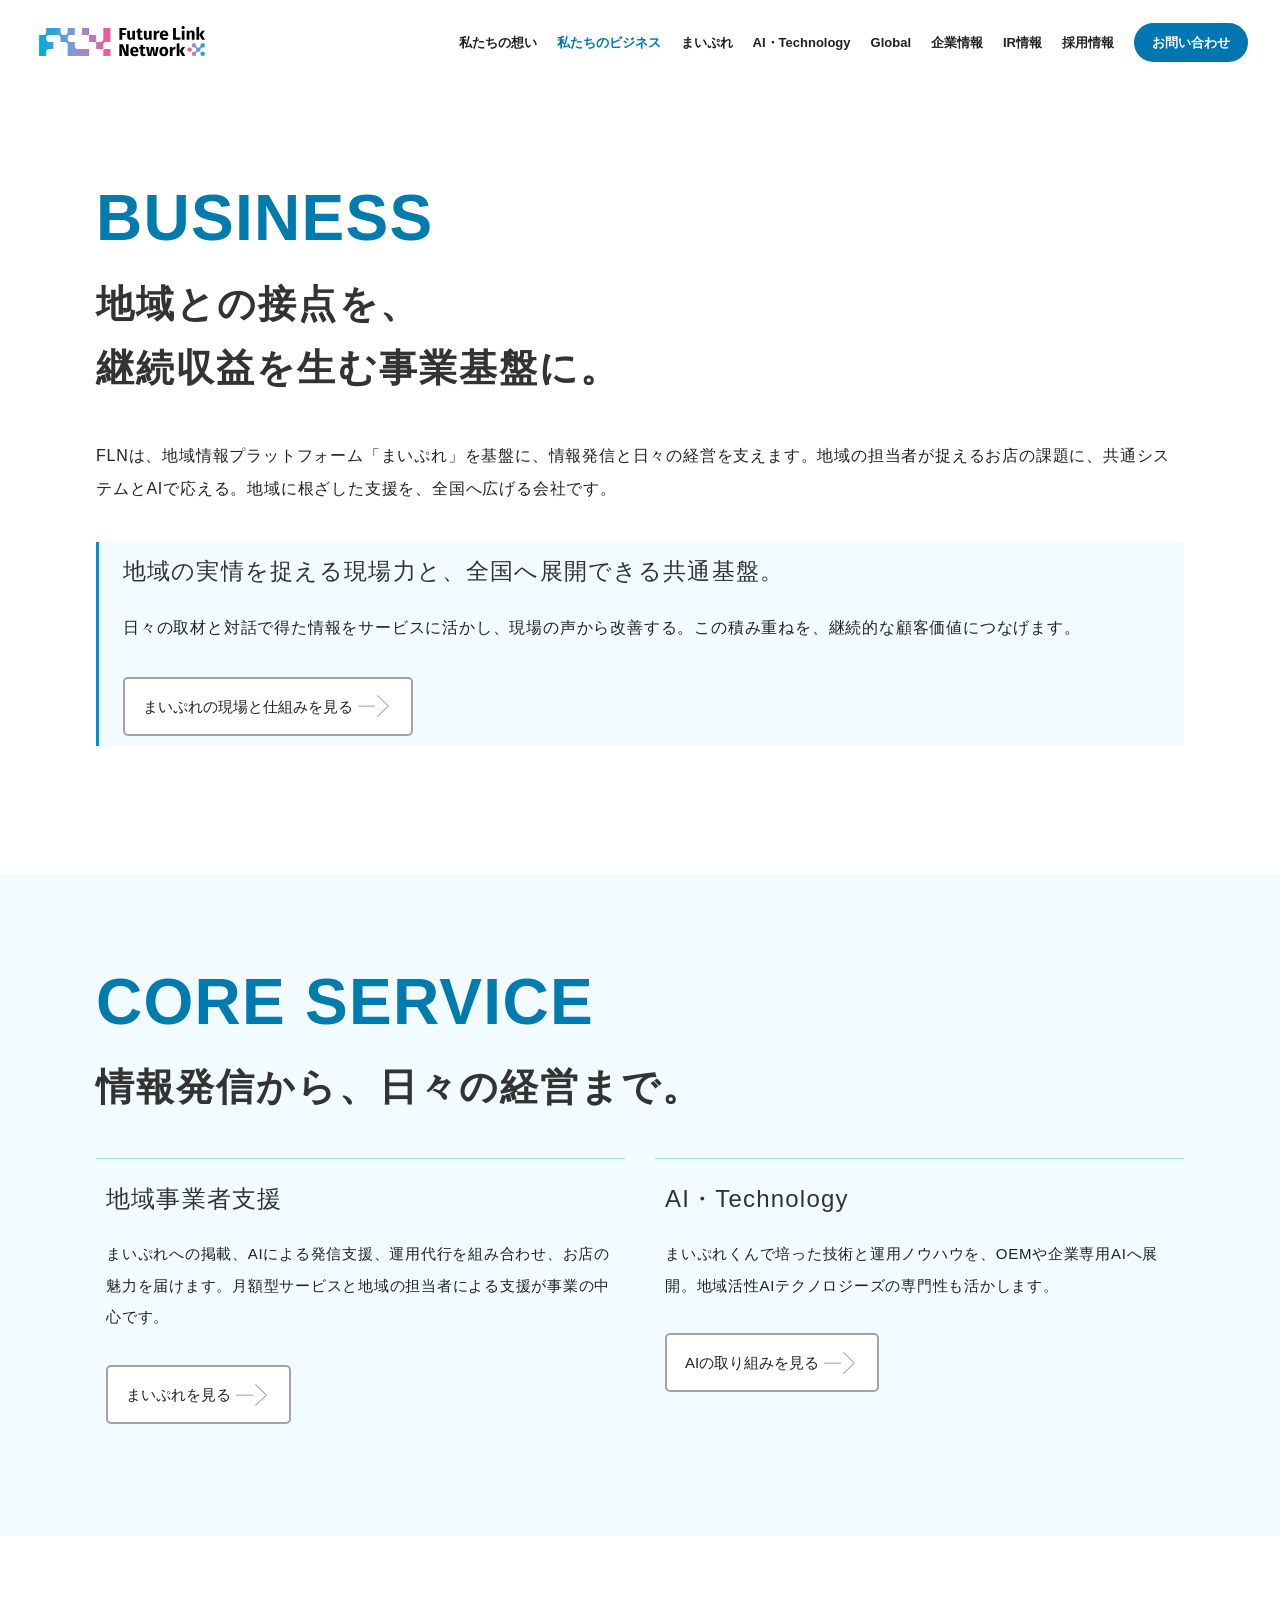
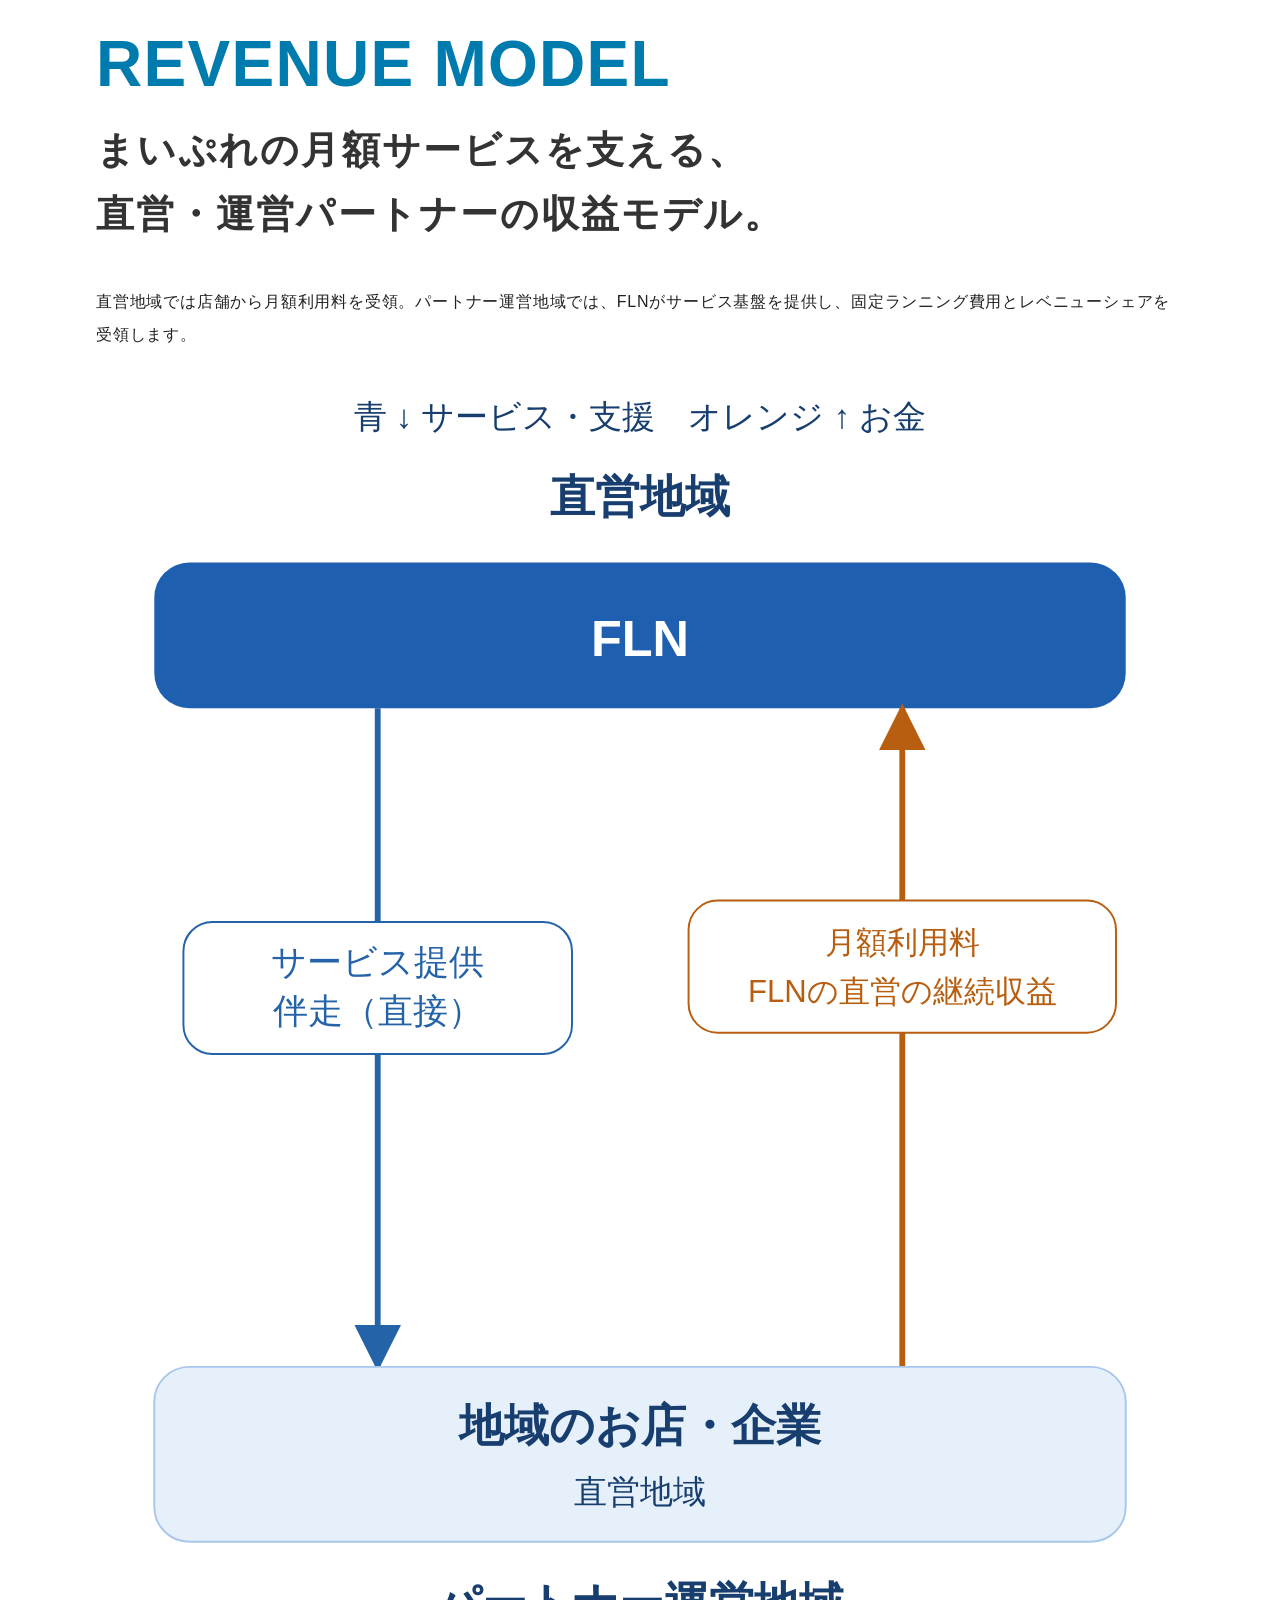
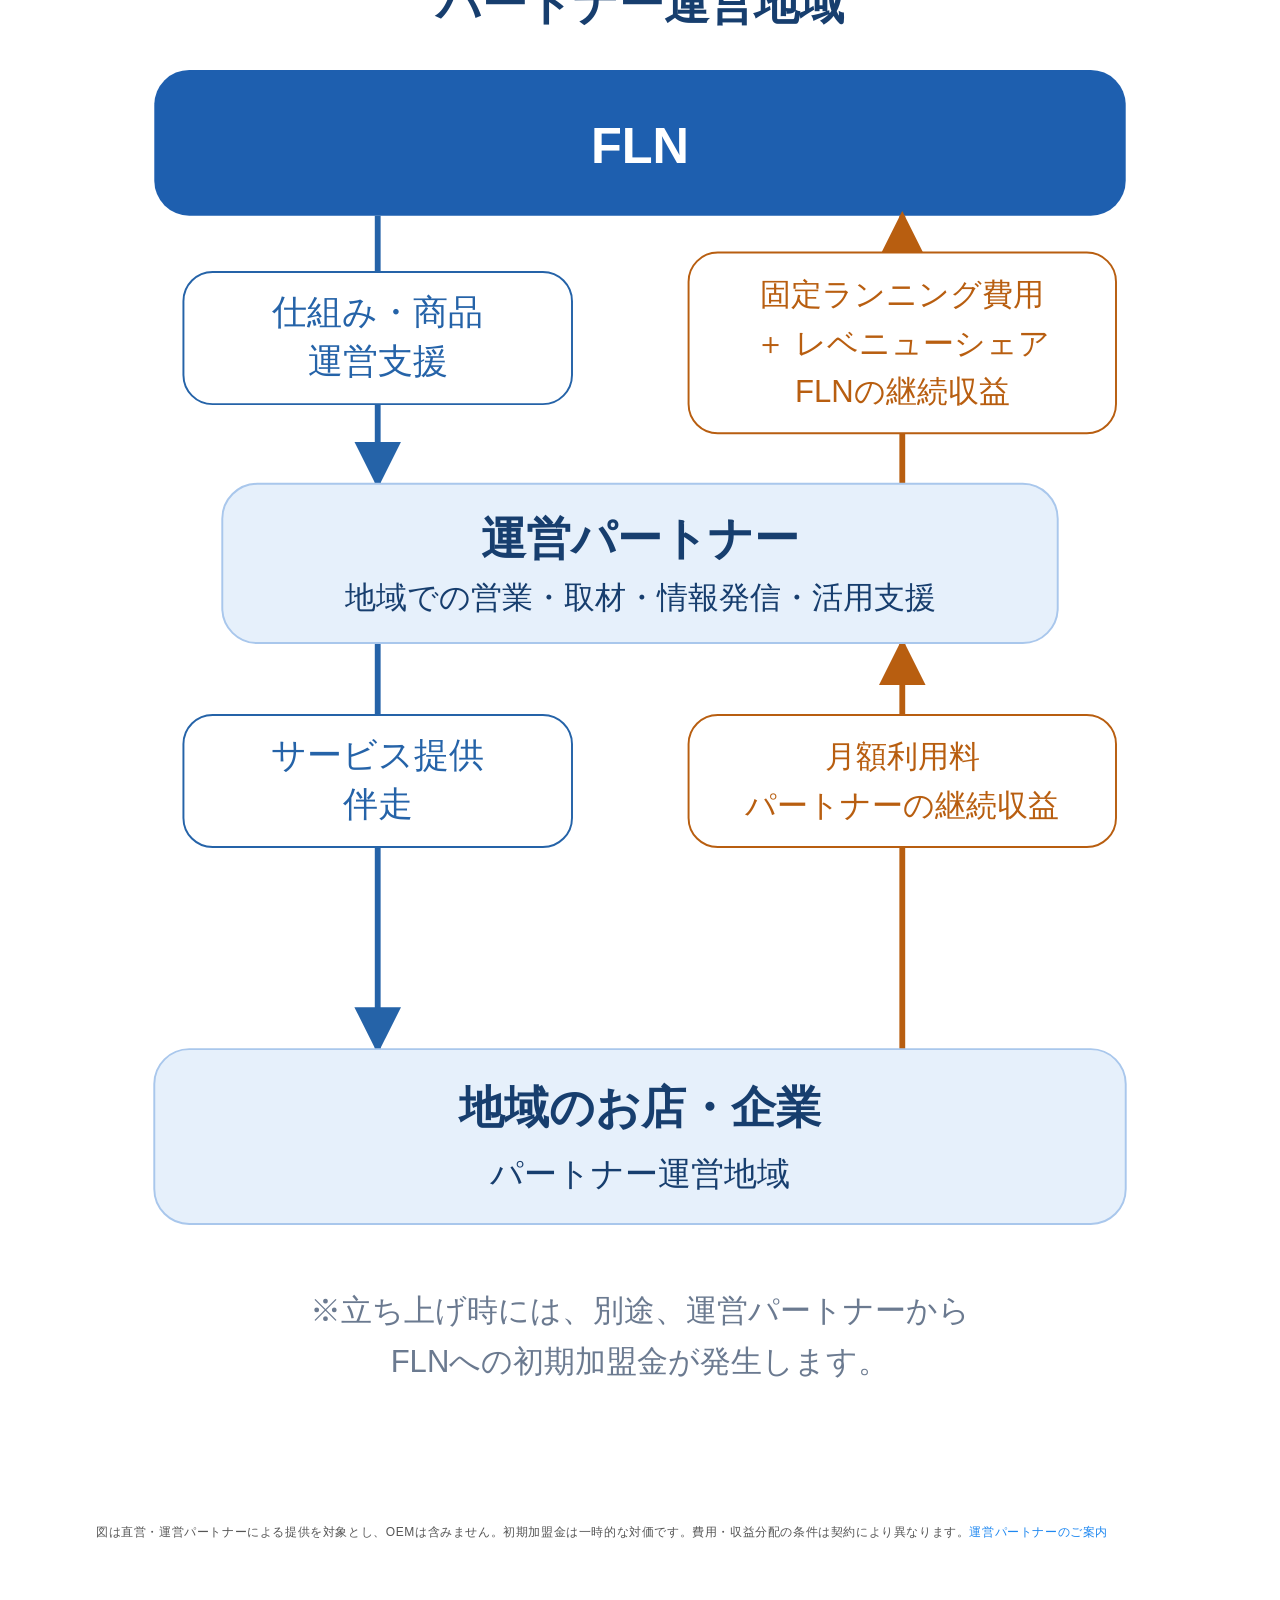
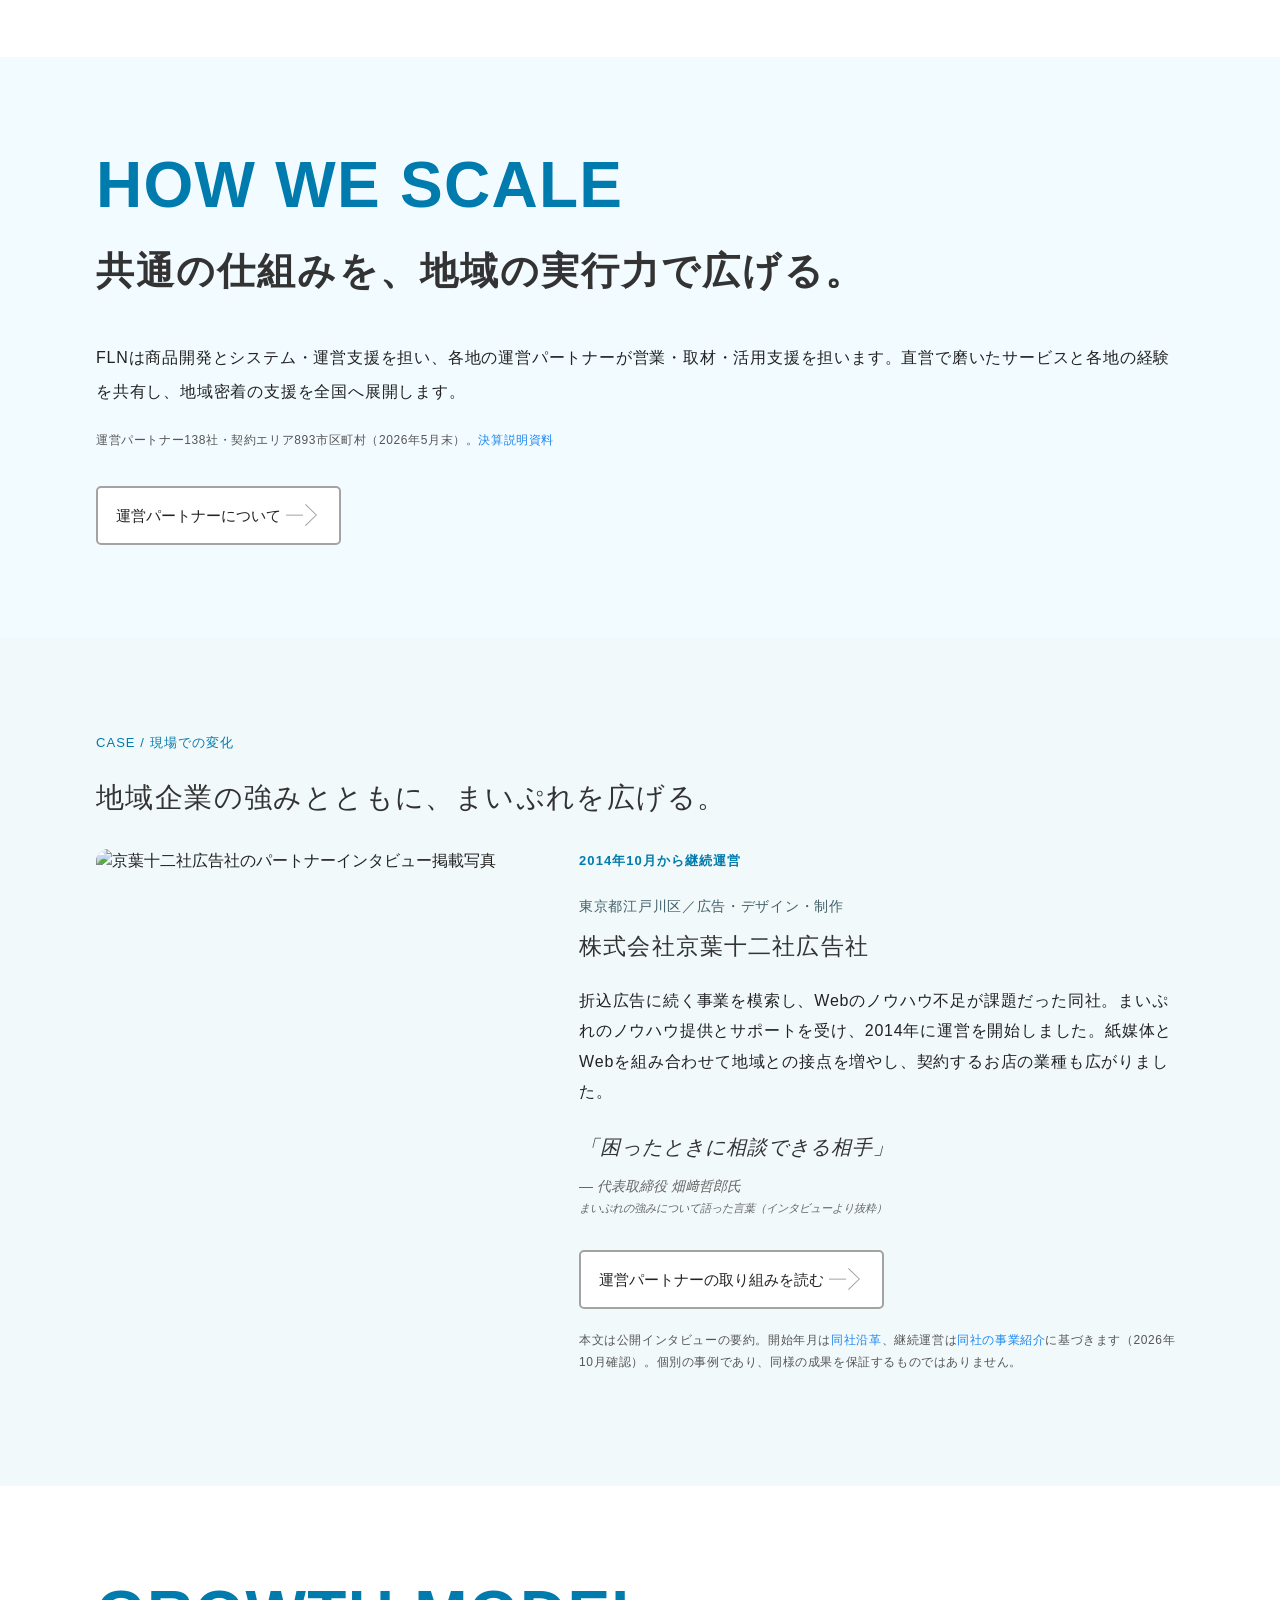
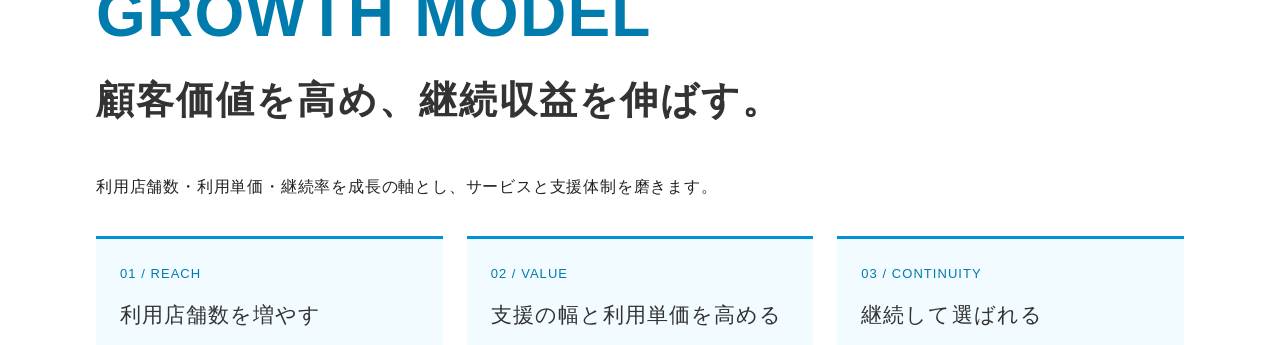
==== commit cb9d6721: "Strengthen partner case with sustained operation and direct quote" ====
--- a/business/index.html
+++ b/business/index.html
@@ -1,2 +1,2 @@
 <!doctype html>
-<html lang="ja"><head><meta charset="utf-8"><meta name="viewport" content="width=device-width,initial-scale=1"><title>私たちのビジネス | 株式会社フューチャーリンクネットワーク</title><meta name="description" content="地域との継続的な接点と「まいぷれ」の共通基盤に、デジタル・AIを組み合わせ、情報発信から日々の経営まで地域の事業を支えるフューチャーリンクネットワーク。私たちのビジネス"><meta name="robots" content="noindex,nofollow"><link rel="canonical" href="https://www.futurelink.co.jp/business/"><meta property="og:type" content="website"><meta property="og:title" content="私たちのビジネス | 株式会社フューチャーリンクネットワーク"><meta property="og:description" content="地域との継続的な接点と「まいぷれ」の共通基盤に、デジタル・AIを組み合わせ、情報発信から日々の経営まで地域の事業を支えるフューチャーリンクネットワーク。私たちのビジネス"><meta property="og:url" content="https://www.futurelink.co.jp/business/"><meta property="og:image" content="https://www.futurelink.co.jp/wp-content/themes/fln_web/common/images/sec_main_top.jpg"><meta property="og:locale" content="ja_JP"><meta name="twitter:card" content="summary_large_image"><link rel="icon" href="../files/images/favicon.ico"><link rel="stylesheet" href="../files/css/uikit.min.css"><link rel="stylesheet" href="../files/css/style.css"><link rel="stylesheet" href="../files/css/style_pages.css"><link rel="stylesheet" href="../files/css/css2"><link rel="stylesheet" href="../files/css/renewal.css?v=cases-202610"><script type="application/ld+json">{"@context": "https://schema.org", "@graph": [{"@type": "Organization", "@id": "https://www.futurelink.co.jp/#organization", "name": "株式会社フューチャーリンクネットワーク", "url": "https://www.futurelink.co.jp/", "description": "地域情報プラットフォーム「まいぷれ」を基盤に、地域事業者の経営支援と地域活性化を推進。", "foundingDate": "2000-03-02", "founder": {"@type": "Person", "name": "石井丈晴"}}, {"@type": "WebPage", "name": "私たちのビジネス", "url": "https://www.futurelink.co.jp/business/", "inLanguage": "ja", "about": {"@id": "https://www.futurelink.co.jp/#organization"}}]}</script><script defer src="../files/js/uikit.min.js"></script><script defer src="../files/js/renewal.js"></script></head><body id="top" class="renewal page"><a class="skip-link" href="#main">本文へ移動</a><header class="renew-header"><nav aria-label="メインナビゲーション" class="uk-navbar-container"><a class="renew-logo" href="../"><img src="../files/images/logo3.svg" width="180" height="60" alt="株式会社フューチャーリンクネットワーク TOP"></a><ul class="renew-desktop-nav"><li><a href="../message/">私たちの想い</a></li><li><a href="../business/" aria-current="page">私たちのビジネス</a></li><li><a href="../mypl/">まいぷれ</a></li><li><a href="../technology/">AI・Technology</a></li><li><a href="../global/">Global</a></li><li><a href="../company/">企業情報</a></li><li><a href="https://www.futurelink.co.jp/ir/">IR情報</a></li><li><a href="https://near-foam-7a2.notion.site/eeb8e414945f82809694819978bc69b9">採用情報</a></li><li><a href="../inquiry/">お問い合わせ</a></li></ul><details class="renew-mobile-nav"><summary>メニュー</summary><ul><li><a href="../message/">私たちの想い</a></li><li><a href="../business/" aria-current="page">私たちのビジネス</a></li><li><a href="../mypl/">まいぷれ</a></li><li><a href="../technology/">AI・Technology</a></li><li><a href="../global/">Global</a></li><li><a href="../company/">企業情報</a></li><li><a href="https://www.futurelink.co.jp/ir/">IR情報</a></li><li><a href="https://near-foam-7a2.notion.site/eeb8e414945f82809694819978bc69b9">採用情報</a></li><li><a href="../inquiry/">お問い合わせ</a></li></ul></details></nav></header><main id="main"><section class="renew-section"><div class="uk-container"><div class="content_wrap"><h1 class="renew-heading"><span class="renew-en">BUSINESS</span>地域との接点を、<br>継続収益を生む事業基盤に。</h1><p>FLNは、地域情報プラットフォーム「まいぷれ」を基盤に、情報発信と日々の経営を支えます。地域の担当者が捉えるお店の課題に、共通システムとAIで応える。地域に根ざした支援を、全国へ広げる会社です。</p><div class="knowledge-outlook" id="local-knowledge"><h3>地域の実情を捉える現場力と、全国へ展開できる共通基盤。</h3><p>日々の取材と対話で得た情報をサービスに活かし、現場の声から改善する。この積み重ねを、継続的な顧客価値につなげます。</p><a class="btn_link" href="../mypl/">まいぷれの現場と仕組みを見る</a></div></div></div></section><section class="renew-section tint"><div class="uk-container"><div class="content_wrap"><h2 class="renew-heading"><span class="renew-en">CORE SERVICE</span>情報発信から、日々の経営まで。</h2><div class="model-field-grid"><article id="support"><h3>地域事業者支援</h3><p>まいぷれへの掲載、AIによる発信支援、運用代行を組み合わせ、お店の魅力を届けます。月額型サービスと地域の担当者による支援が事業の中心です。</p><a class="btn_link" href="../mypl/">まいぷれを見る</a></article><article id="ai"><h3>AI・Technology</h3><p>まいぷれくんで培った技術と運用ノウハウを、OEMや企業専用AIへ展開。地域活性AIテクノロジーズの専門性も活かします。</p><a class="btn_link" href="../technology/">AIの取り組みを見る</a></article></div></div></div></section><section class="renew-section" id="revenue-model"><div class="uk-container"><div class="content_wrap"><h2 class="renew-heading"><span class="renew-en">REVENUE MODEL</span>まいぷれの月額サービスを支える、<br>直営・運営パートナーの収益モデル。</h2><p>直営地域では店舗から月額利用料を受領。パートナー運営地域では、FLNがサービス基盤を提供し、固定ランニング費用とレベニューシェアを受領します。</p><figure class="revenue-figure"><picture><source media="(max-width:700px)" srcset="../files/images/revenue-flow-mobile.svg"><img src="../files/images/revenue-flow-revised.svg" width="1200" height="820" loading="lazy" alt="直営地域ではFLNが直接支援し月額利用料を受領。パートナー運営地域では運営パートナーが支援し月額利用料を受領し、FLNへ固定ランニング費用とレベニューシェアを支払います。初期加盟金は立ち上げ時の一時的な対価です。"></picture></figure><div class="revenue-mobile" aria-label="まいぷれの月額サービスの収益モデル"><article><h3>直営地域</h3><div class="revenue-node">FLN</div><div class="revenue-exchange"><p><b>↓ 提供するもの</b>情報発信・活用支援</p><p><b>↑ 受け取る対価</b>月額利用料</p></div><div class="revenue-node">地域事業者・店舗</div></article><article><h3>パートナー運営地域</h3><div class="revenue-node">FLN</div><div class="revenue-exchange"><p><b>↓ 提供するもの</b>サービス基盤・運営支援</p><p><b>↑ 受け取る対価</b>固定ランニング費用<br>＋レベニューシェア</p></div><div class="revenue-node">運営パートナー</div><div class="revenue-exchange"><p><b>↓ 提供するもの</b>情報発信・活用支援</p><p><b>↑ 受け取る対価</b>月額利用料</p></div><div class="revenue-node">地域事業者・店舗</div><p class="renew-note">運営開始時：パートナーからFLNへ初期加盟金（一時的な対価）</p></article></div><p class="renew-note">図は直営・運営パートナーによる提供を対象とし、OEMは含みません。初期加盟金は一時的な対価です。費用・収益分配の条件は契約により異なります。<a href="https://partner-mypl.net/">運営パートナーのご案内</a></p></div></div></section><section class="renew-section tint"><div class="uk-container"><div class="content_wrap"><h2 class="renew-heading"><span class="renew-en">HOW WE SCALE</span>共通の仕組みを、地域の実行力で広げる。</h2><div id="partner"><p>FLNは商品開発とシステム・運営支援を担い、各地の運営パートナーが営業・取材・活用支援を担います。直営で磨いたサービスと各地の経験を共有し、地域密着の支援を全国へ展開します。</p><p class="renew-note">運営パートナー138社・契約エリア893市区町村（2026年5月末）。<a href="https://global-assets.irdirect.jp/pdf/menu_file/9241/20260716123546_1676.pdf">決算説明資料</a></p><a class="btn_link" href="https://partner-mypl.net/">運営パートナーについて</a></div></div></div></section><section class="renew-section case-section" id="partner-case"><div class="uk-container"><div class="content_wrap"><p class="renew-label">CASE / 現場での変化</p><h2 class="case-heading">地域企業の強みとともに、まいぷれを広げる。</h2><article class="case-feature"><img src="https://partner-mypl.net/wp-content/uploads/2025/01/A7302968-e1737705819565-1200x630.jpg" alt="京葉十二社広告社のパートナーインタビュー掲載写真" loading="lazy" width="600" height="400"><div><p class="case-area">東京都江戸川区／広告・デザイン・制作</p><h3>株式会社京葉十二社広告社</h3><p>折込広告に続く事業を模索し、Webのノウハウ不足が課題だった同社。まいぷれのノウハウ提供とサポートを受け、2014年に運営を開始しました。紙媒体とWebを組み合わせて地域との接点を増やし、契約するお店の業種も広がったと紹介されています。</p><a class="btn_link" href="https://partner-mypl.net/voice/partner12/">運営パートナーの取り組みを読む</a><p class="renew-note">公開インタビューを要約。内容は取材時点のものです。個別の事例であり、同様の成果を保証するものではありません。</p></div></article></div></div></section><section class="renew-section" id="growth-model"><div class="uk-container"><div class="content_wrap"><h2 class="renew-heading"><span class="renew-en">GROWTH MODEL</span>顧客価値を高め、継続収益を伸ばす。</h2><p>利用店舗数・利用単価・継続率を成長の軸とし、サービスと支援体制を磨きます。</p><div class="knowledge-cards"><article><p class="renew-label">01 / REACH</p><h3>利用店舗数を増やす</h3><p>直営・パートナーの提案に加え、OEMで協業先の顧客基盤へ展開します。</p></article><article><p class="renew-label">02 / VALUE</p><h3>支援の幅と利用単価を高める</h3><p>発信支援・AI・運用代行を課題に合わせて組み合わせ、店舗あたりの提供価値を広げます。</p></article><article><p class="renew-label">03 / CONTINUITY</p><h3>継続して選ばれる</h3><p>地域の担当者による支援と機能改善を重ね、日々の仕事に定着させます。</p></article></div><p>共通システムとAIで支援の効率を高め、担当者が対話や提案に力を注げる体制へ。海外では、日本で磨いた仕組みを現地の文化や商習慣に合わせて展開します。</p><div class="renew-actions"><a class="btn_link" href="../technology/#oem">OEMの取り組み</a><a class="btn_link" href="../global/">海外での展開</a><a class="btn_link" href="https://www.futurelink.co.jp/ir/">成長戦略・IR情報</a></div></div></div></section><section class="renew-section tint"><div class="uk-container"><div class="content_wrap"><h2 class="renew-heading"><span class="renew-en">LOCAL SOLUTIONS</span>地域との接点から、事業を広げる。</h2><div class="model-field-grid"><article id="public"><h3>官民協働</h3><p>自治体とともに、情報発信、地域ポイント、地域DXなどを通じて地域課題に向き合います。</p><p><strong>大阪府枚方市「ひらかたポイント」</strong><br>健康づくりなどへの参加で貯めたポイントを、市内の協力店で使う仕組み。行政施策への参加と、地域での消費をつなぐ取り組みです。</p><p class="renew-note"><a href="https://www.futurelink.co.jp/topic/20230623/">導入・運営事例（2023年6月公表）</a></p><a class="btn_link" href="../inquiry/#public">公共ソリューションのご相談</a></article><article id="relationship"><h3>関係人口創出</h3><p>Nativ.mediaやまちスパチャなどを通じ、地域の仕事・人・活動と、地域外の人々をつなぎます。</p><p><strong>山梨県大月市 × Nativ.media</strong><br>地域での収穫体験を記事で紹介し、定員10組に対して90組の応募を獲得。情報発信を、地域に関わるきっかけへつなげました。</p><p class="renew-note"><a href="https://www.futurelink.co.jp/topic/260827-2/">募集事例（2026年8月公表）</a>。応募実績であり、継続的な関係人口の人数を示すものではありません。</p><a class="btn_link" href="../inquiry/#relationship">関係人口事業のご相談</a></article></div><div class="knowledge-outlook" id="group"><h3>グループの専門性を活かす</h3><p>ふるさと納税支援は、フューチャーリンクローカルサポートが担います。各社の専門性を地域の事業基盤と組み合わせます。</p><a class="btn_link" href="../group/">グループの事業構成を見る</a></div></div></div></section></main><footer class="renew-footer"><div class="sec_footer"><div class="uk-container"><a href="#top" class="renew-back-top">ページの先頭へ ↑</a><img src="../files/images/logo3.svg" width="200" alt="フューチャーリンクネットワーク"><ul class="renew-footer-nav"><li><a href="../message/">私たちの想い</a></li><li><a href="../business/" aria-current="page">私たちのビジネス</a></li><li><a href="../mypl/">まいぷれ</a></li><li><a href="../technology/">AI・Technology</a></li><li><a href="../global/">Global</a></li><li><a href="../company/">企業情報</a></li><li><a href="https://www.futurelink.co.jp/ir/">IR情報</a></li><li><a href="https://near-foam-7a2.notion.site/eeb8e414945f82809694819978bc69b9">採用情報</a></li><li><a href="../inquiry/">お問い合わせ</a></li><li><a href="../group/">Group</a></li><li><a href="https://www.futurelink.co.jp/member/">私たちのこと</a></li><li><a href="https://www.futurelink.co.jp/health_management/">健康経営</a></li><li><a href="https://www.futurelink.co.jp/privacy/">プライバシーポリシー</a></li></ul><p><small>Copyright © since 2000 Future Link Network Co., Ltd. All Rights Reserved.</small></p></div></div></footer></body></html>+<html lang="ja"><head><meta charset="utf-8"><meta name="viewport" content="width=device-width,initial-scale=1"><title>私たちのビジネス | 株式会社フューチャーリンクネットワーク</title><meta name="description" content="地域との継続的な接点と「まいぷれ」の共通基盤に、デジタル・AIを組み合わせ、情報発信から日々の経営まで地域の事業を支えるフューチャーリンクネットワーク。私たちのビジネス"><meta name="robots" content="noindex,nofollow"><link rel="canonical" href="https://www.futurelink.co.jp/business/"><meta property="og:type" content="website"><meta property="og:title" content="私たちのビジネス | 株式会社フューチャーリンクネットワーク"><meta property="og:description" content="地域との継続的な接点と「まいぷれ」の共通基盤に、デジタル・AIを組み合わせ、情報発信から日々の経営まで地域の事業を支えるフューチャーリンクネットワーク。私たちのビジネス"><meta property="og:url" content="https://www.futurelink.co.jp/business/"><meta property="og:image" content="https://www.futurelink.co.jp/wp-content/themes/fln_web/common/images/sec_main_top.jpg"><meta property="og:locale" content="ja_JP"><meta name="twitter:card" content="summary_large_image"><link rel="icon" href="../files/images/favicon.ico"><link rel="stylesheet" href="../files/css/uikit.min.css"><link rel="stylesheet" href="../files/css/style.css"><link rel="stylesheet" href="../files/css/style_pages.css"><link rel="stylesheet" href="../files/css/css2"><link rel="stylesheet" href="../files/css/renewal.css?v=cases-202610"><script type="application/ld+json">{"@context": "https://schema.org", "@graph": [{"@type": "Organization", "@id": "https://www.futurelink.co.jp/#organization", "name": "株式会社フューチャーリンクネットワーク", "url": "https://www.futurelink.co.jp/", "description": "地域情報プラットフォーム「まいぷれ」を基盤に、地域事業者の経営支援と地域活性化を推進。", "foundingDate": "2000-03-02", "founder": {"@type": "Person", "name": "石井丈晴"}}, {"@type": "WebPage", "name": "私たちのビジネス", "url": "https://www.futurelink.co.jp/business/", "inLanguage": "ja", "about": {"@id": "https://www.futurelink.co.jp/#organization"}}]}</script><script defer src="../files/js/uikit.min.js"></script><script defer src="../files/js/renewal.js"></script></head><body id="top" class="renewal page"><a class="skip-link" href="#main">本文へ移動</a><header class="renew-header"><nav aria-label="メインナビゲーション" class="uk-navbar-container"><a class="renew-logo" href="../"><img src="../files/images/logo3.svg" width="180" height="60" alt="株式会社フューチャーリンクネットワーク TOP"></a><ul class="renew-desktop-nav"><li><a href="../message/">私たちの想い</a></li><li><a href="../business/" aria-current="page">私たちのビジネス</a></li><li><a href="../mypl/">まいぷれ</a></li><li><a href="../technology/">AI・Technology</a></li><li><a href="../global/">Global</a></li><li><a href="../company/">企業情報</a></li><li><a href="https://www.futurelink.co.jp/ir/">IR情報</a></li><li><a href="https://near-foam-7a2.notion.site/eeb8e414945f82809694819978bc69b9">採用情報</a></li><li><a href="../inquiry/">お問い合わせ</a></li></ul><details class="renew-mobile-nav"><summary>メニュー</summary><ul><li><a href="../message/">私たちの想い</a></li><li><a href="../business/" aria-current="page">私たちのビジネス</a></li><li><a href="../mypl/">まいぷれ</a></li><li><a href="../technology/">AI・Technology</a></li><li><a href="../global/">Global</a></li><li><a href="../company/">企業情報</a></li><li><a href="https://www.futurelink.co.jp/ir/">IR情報</a></li><li><a href="https://near-foam-7a2.notion.site/eeb8e414945f82809694819978bc69b9">採用情報</a></li><li><a href="../inquiry/">お問い合わせ</a></li></ul></details></nav></header><main id="main"><section class="renew-section"><div class="uk-container"><div class="content_wrap"><h1 class="renew-heading"><span class="renew-en">BUSINESS</span>地域との接点を、<br>継続収益を生む事業基盤に。</h1><p>FLNは、地域情報プラットフォーム「まいぷれ」を基盤に、情報発信と日々の経営を支えます。地域の担当者が捉えるお店の課題に、共通システムとAIで応える。地域に根ざした支援を、全国へ広げる会社です。</p><div class="knowledge-outlook" id="local-knowledge"><h3>地域の実情を捉える現場力と、全国へ展開できる共通基盤。</h3><p>日々の取材と対話で得た情報をサービスに活かし、現場の声から改善する。この積み重ねを、継続的な顧客価値につなげます。</p><a class="btn_link" href="../mypl/">まいぷれの現場と仕組みを見る</a></div></div></div></section><section class="renew-section tint"><div class="uk-container"><div class="content_wrap"><h2 class="renew-heading"><span class="renew-en">CORE SERVICE</span>情報発信から、日々の経営まで。</h2><div class="model-field-grid"><article id="support"><h3>地域事業者支援</h3><p>まいぷれへの掲載、AIによる発信支援、運用代行を組み合わせ、お店の魅力を届けます。月額型サービスと地域の担当者による支援が事業の中心です。</p><a class="btn_link" href="../mypl/">まいぷれを見る</a></article><article id="ai"><h3>AI・Technology</h3><p>まいぷれくんで培った技術と運用ノウハウを、OEMや企業専用AIへ展開。地域活性AIテクノロジーズの専門性も活かします。</p><a class="btn_link" href="../technology/">AIの取り組みを見る</a></article></div></div></div></section><section class="renew-section" id="revenue-model"><div class="uk-container"><div class="content_wrap"><h2 class="renew-heading"><span class="renew-en">REVENUE MODEL</span>まいぷれの月額サービスを支える、<br>直営・運営パートナーの収益モデル。</h2><p>直営地域では店舗から月額利用料を受領。パートナー運営地域では、FLNがサービス基盤を提供し、固定ランニング費用とレベニューシェアを受領します。</p><figure class="revenue-figure"><picture><source media="(max-width:700px)" srcset="../files/images/revenue-flow-mobile.svg"><img src="../files/images/revenue-flow-revised.svg" width="1200" height="820" loading="lazy" alt="直営地域ではFLNが直接支援し月額利用料を受領。パートナー運営地域では運営パートナーが支援し月額利用料を受領し、FLNへ固定ランニング費用とレベニューシェアを支払います。初期加盟金は立ち上げ時の一時的な対価です。"></picture></figure><div class="revenue-mobile" aria-label="まいぷれの月額サービスの収益モデル"><article><h3>直営地域</h3><div class="revenue-node">FLN</div><div class="revenue-exchange"><p><b>↓ 提供するもの</b>情報発信・活用支援</p><p><b>↑ 受け取る対価</b>月額利用料</p></div><div class="revenue-node">地域事業者・店舗</div></article><article><h3>パートナー運営地域</h3><div class="revenue-node">FLN</div><div class="revenue-exchange"><p><b>↓ 提供するもの</b>サービス基盤・運営支援</p><p><b>↑ 受け取る対価</b>固定ランニング費用<br>＋レベニューシェア</p></div><div class="revenue-node">運営パートナー</div><div class="revenue-exchange"><p><b>↓ 提供するもの</b>情報発信・活用支援</p><p><b>↑ 受け取る対価</b>月額利用料</p></div><div class="revenue-node">地域事業者・店舗</div><p class="renew-note">運営開始時：パートナーからFLNへ初期加盟金（一時的な対価）</p></article></div><p class="renew-note">図は直営・運営パートナーによる提供を対象とし、OEMは含みません。初期加盟金は一時的な対価です。費用・収益分配の条件は契約により異なります。<a href="https://partner-mypl.net/">運営パートナーのご案内</a></p></div></div></section><section class="renew-section tint"><div class="uk-container"><div class="content_wrap"><h2 class="renew-heading"><span class="renew-en">HOW WE SCALE</span>共通の仕組みを、地域の実行力で広げる。</h2><div id="partner"><p>FLNは商品開発とシステム・運営支援を担い、各地の運営パートナーが営業・取材・活用支援を担います。直営で磨いたサービスと各地の経験を共有し、地域密着の支援を全国へ展開します。</p><p class="renew-note">運営パートナー138社・契約エリア893市区町村（2026年5月末）。<a href="https://global-assets.irdirect.jp/pdf/menu_file/9241/20260716123546_1676.pdf">決算説明資料</a></p><a class="btn_link" href="https://partner-mypl.net/">運営パートナーについて</a></div></div></div></section><section class="renew-section case-section" id="partner-case"><div class="uk-container"><div class="content_wrap"><p class="renew-label">CASE / 現場での変化</p><h2 class="case-heading">地域企業の強みとともに、まいぷれを広げる。</h2><article class="case-feature"><img src="https://partner-mypl.net/wp-content/uploads/2025/01/A7302968-e1737705819565-1200x630.jpg" alt="京葉十二社広告社のパートナーインタビュー掲載写真" loading="lazy" width="600" height="400"><div><p class="renew-label"><strong>2014年10月から継続運営</strong></p><p class="case-area">東京都江戸川区／広告・デザイン・制作</p><h3>株式会社京葉十二社広告社</h3><p>折込広告に続く事業を模索し、Webのノウハウ不足が課題だった同社。まいぷれのノウハウ提供とサポートを受け、2014年に運営を開始しました。紙媒体とWebを組み合わせて地域との接点を増やし、契約するお店の業種も広がりました。</p><blockquote><p>「困ったときに相談できる相手」</p><footer>代表取締役 畑﨑哲郎氏<br><small>まいぷれの強みについて語った言葉（インタビューより抜粋）</small></footer></blockquote><a class="btn_link" href="https://partner-mypl.net/voice/partner12/">運営パートナーの取り組みを読む</a><p class="renew-note">本文は公開インタビューの要約。開始年月は<a href="https://keiyo12.co.jp/company/">同社沿革</a>、継続運営は<a href="https://keiyo12.co.jp/service/local-promotion/">同社の事業紹介</a>に基づきます（2026年10月確認）。個別の事例であり、同様の成果を保証するものではありません。</p></div></article></div></div></section><section class="renew-section" id="growth-model"><div class="uk-container"><div class="content_wrap"><h2 class="renew-heading"><span class="renew-en">GROWTH MODEL</span>顧客価値を高め、継続収益を伸ばす。</h2><p>利用店舗数・利用単価・継続率を成長の軸とし、サービスと支援体制を磨きます。</p><div class="knowledge-cards"><article><p class="renew-label">01 / REACH</p><h3>利用店舗数を増やす</h3><p>直営・パートナーの提案に加え、OEMで協業先の顧客基盤へ展開します。</p></article><article><p class="renew-label">02 / VALUE</p><h3>支援の幅と利用単価を高める</h3><p>発信支援・AI・運用代行を課題に合わせて組み合わせ、店舗あたりの提供価値を広げます。</p></article><article><p class="renew-label">03 / CONTINUITY</p><h3>継続して選ばれる</h3><p>地域の担当者による支援と機能改善を重ね、日々の仕事に定着させます。</p></article></div><p>共通システムとAIで支援の効率を高め、担当者が対話や提案に力を注げる体制へ。海外では、日本で磨いた仕組みを現地の文化や商習慣に合わせて展開します。</p><div class="renew-actions"><a class="btn_link" href="../technology/#oem">OEMの取り組み</a><a class="btn_link" href="../global/">海外での展開</a><a class="btn_link" href="https://www.futurelink.co.jp/ir/">成長戦略・IR情報</a></div></div></div></section><section class="renew-section tint"><div class="uk-container"><div class="content_wrap"><h2 class="renew-heading"><span class="renew-en">LOCAL SOLUTIONS</span>地域との接点から、事業を広げる。</h2><div class="model-field-grid"><article id="public"><h3>官民協働</h3><p>自治体とともに、情報発信、地域ポイント、地域DXなどを通じて地域課題に向き合います。</p><p><strong>大阪府枚方市「ひらかたポイント」</strong><br>健康づくりなどへの参加で貯めたポイントを、市内の協力店で使う仕組み。行政施策への参加と、地域での消費をつなぐ取り組みです。</p><p class="renew-note"><a href="https://www.futurelink.co.jp/topic/20230623/">導入・運営事例（2023年6月公表）</a></p><a class="btn_link" href="../inquiry/#public">公共ソリューションのご相談</a></article><article id="relationship"><h3>関係人口創出</h3><p>Nativ.mediaやまちスパチャなどを通じ、地域の仕事・人・活動と、地域外の人々をつなぎます。</p><p><strong>山梨県大月市 × Nativ.media</strong><br>地域での収穫体験を記事で紹介し、定員10組に対して90組の応募を獲得。情報発信を、地域に関わるきっかけへつなげました。</p><p class="renew-note"><a href="https://www.futurelink.co.jp/topic/260827-2/">募集事例（2026年8月公表）</a>。応募実績であり、継続的な関係人口の人数を示すものではありません。</p><a class="btn_link" href="../inquiry/#relationship">関係人口事業のご相談</a></article></div><div class="knowledge-outlook" id="group"><h3>グループの専門性を活かす</h3><p>ふるさと納税支援は、フューチャーリンクローカルサポートが担います。各社の専門性を地域の事業基盤と組み合わせます。</p><a class="btn_link" href="../group/">グループの事業構成を見る</a></div></div></div></section></main><footer class="renew-footer"><div class="sec_footer"><div class="uk-container"><a href="#top" class="renew-back-top">ページの先頭へ ↑</a><img src="../files/images/logo3.svg" width="200" alt="フューチャーリンクネットワーク"><ul class="renew-footer-nav"><li><a href="../message/">私たちの想い</a></li><li><a href="../business/" aria-current="page">私たちのビジネス</a></li><li><a href="../mypl/">まいぷれ</a></li><li><a href="../technology/">AI・Technology</a></li><li><a href="../global/">Global</a></li><li><a href="../company/">企業情報</a></li><li><a href="https://www.futurelink.co.jp/ir/">IR情報</a></li><li><a href="https://near-foam-7a2.notion.site/eeb8e414945f82809694819978bc69b9">採用情報</a></li><li><a href="../inquiry/">お問い合わせ</a></li><li><a href="../group/">Group</a></li><li><a href="https://www.futurelink.co.jp/member/">私たちのこと</a></li><li><a href="https://www.futurelink.co.jp/health_management/">健康経営</a></li><li><a href="https://www.futurelink.co.jp/privacy/">プライバシーポリシー</a></li></ul><p><small>Copyright © since 2000 Future Link Network Co., Ltd. All Rights Reserved.</small></p></div></div></footer></body></html>
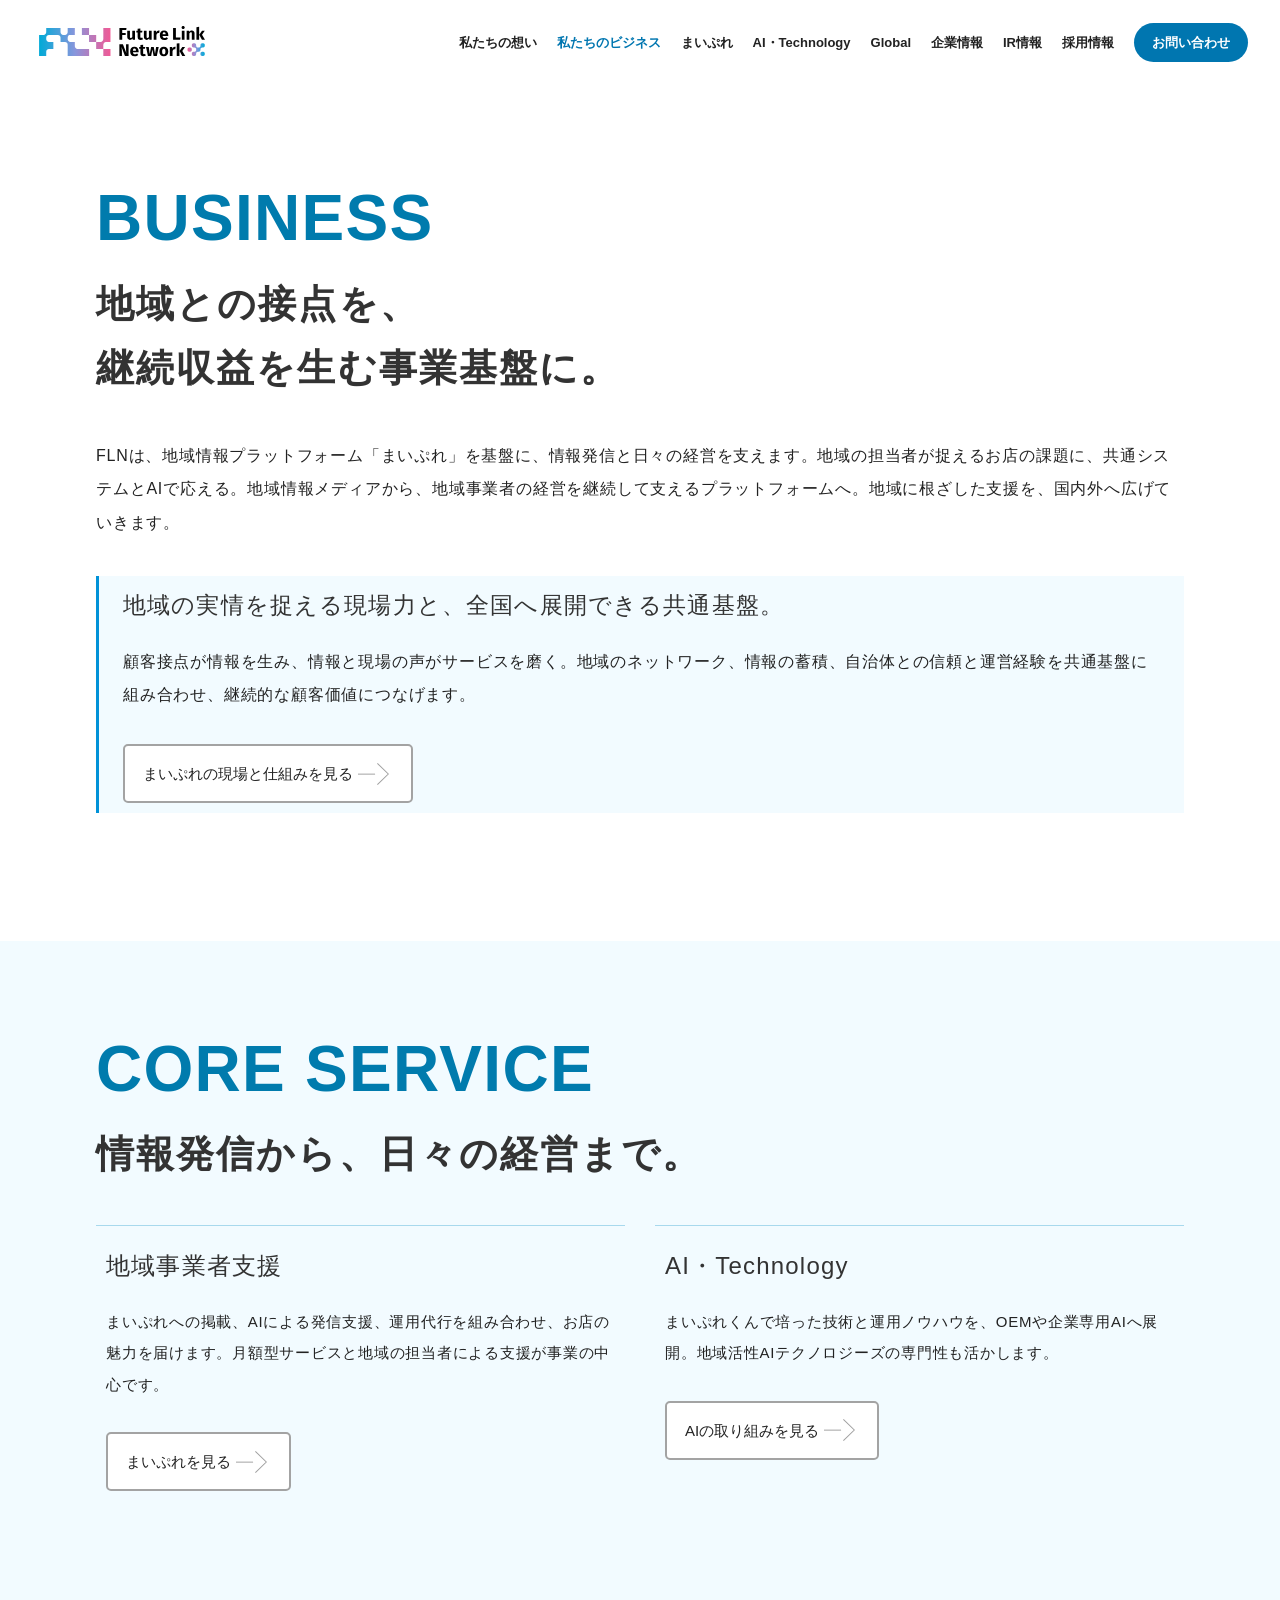
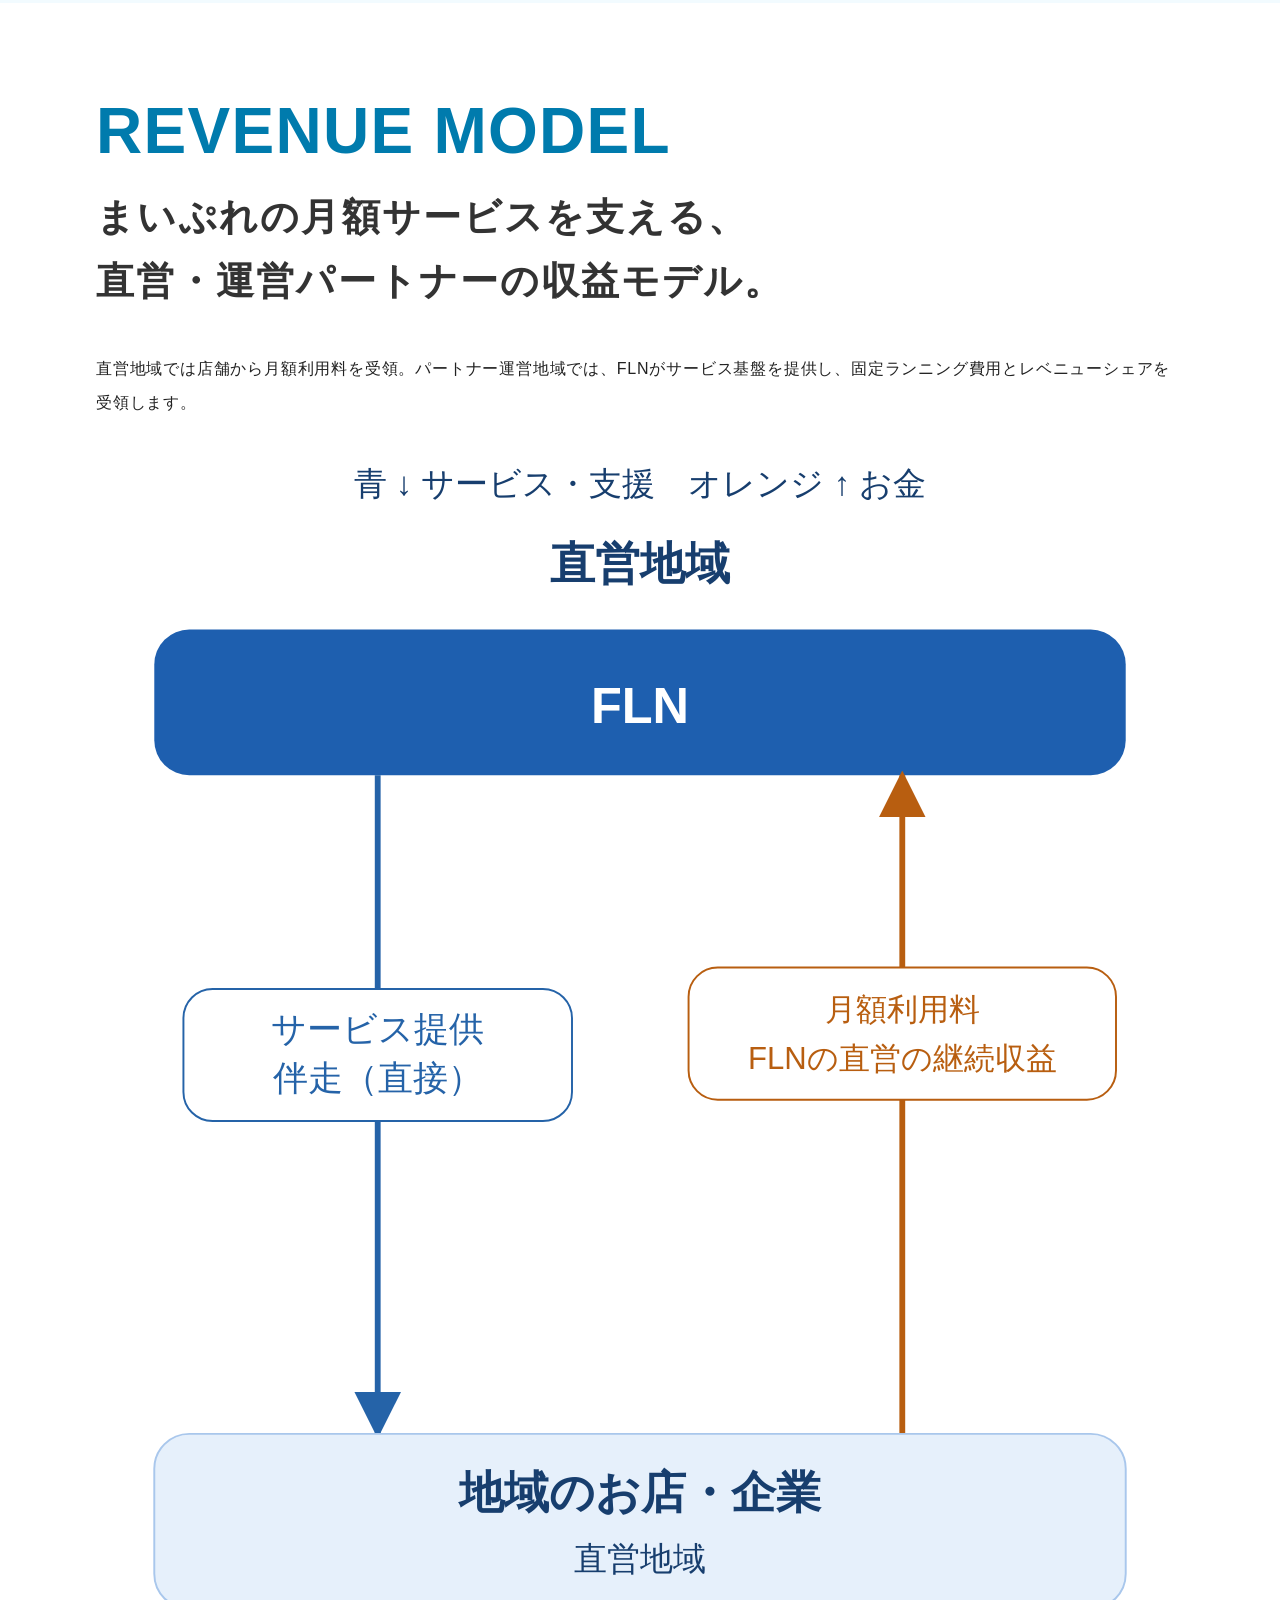
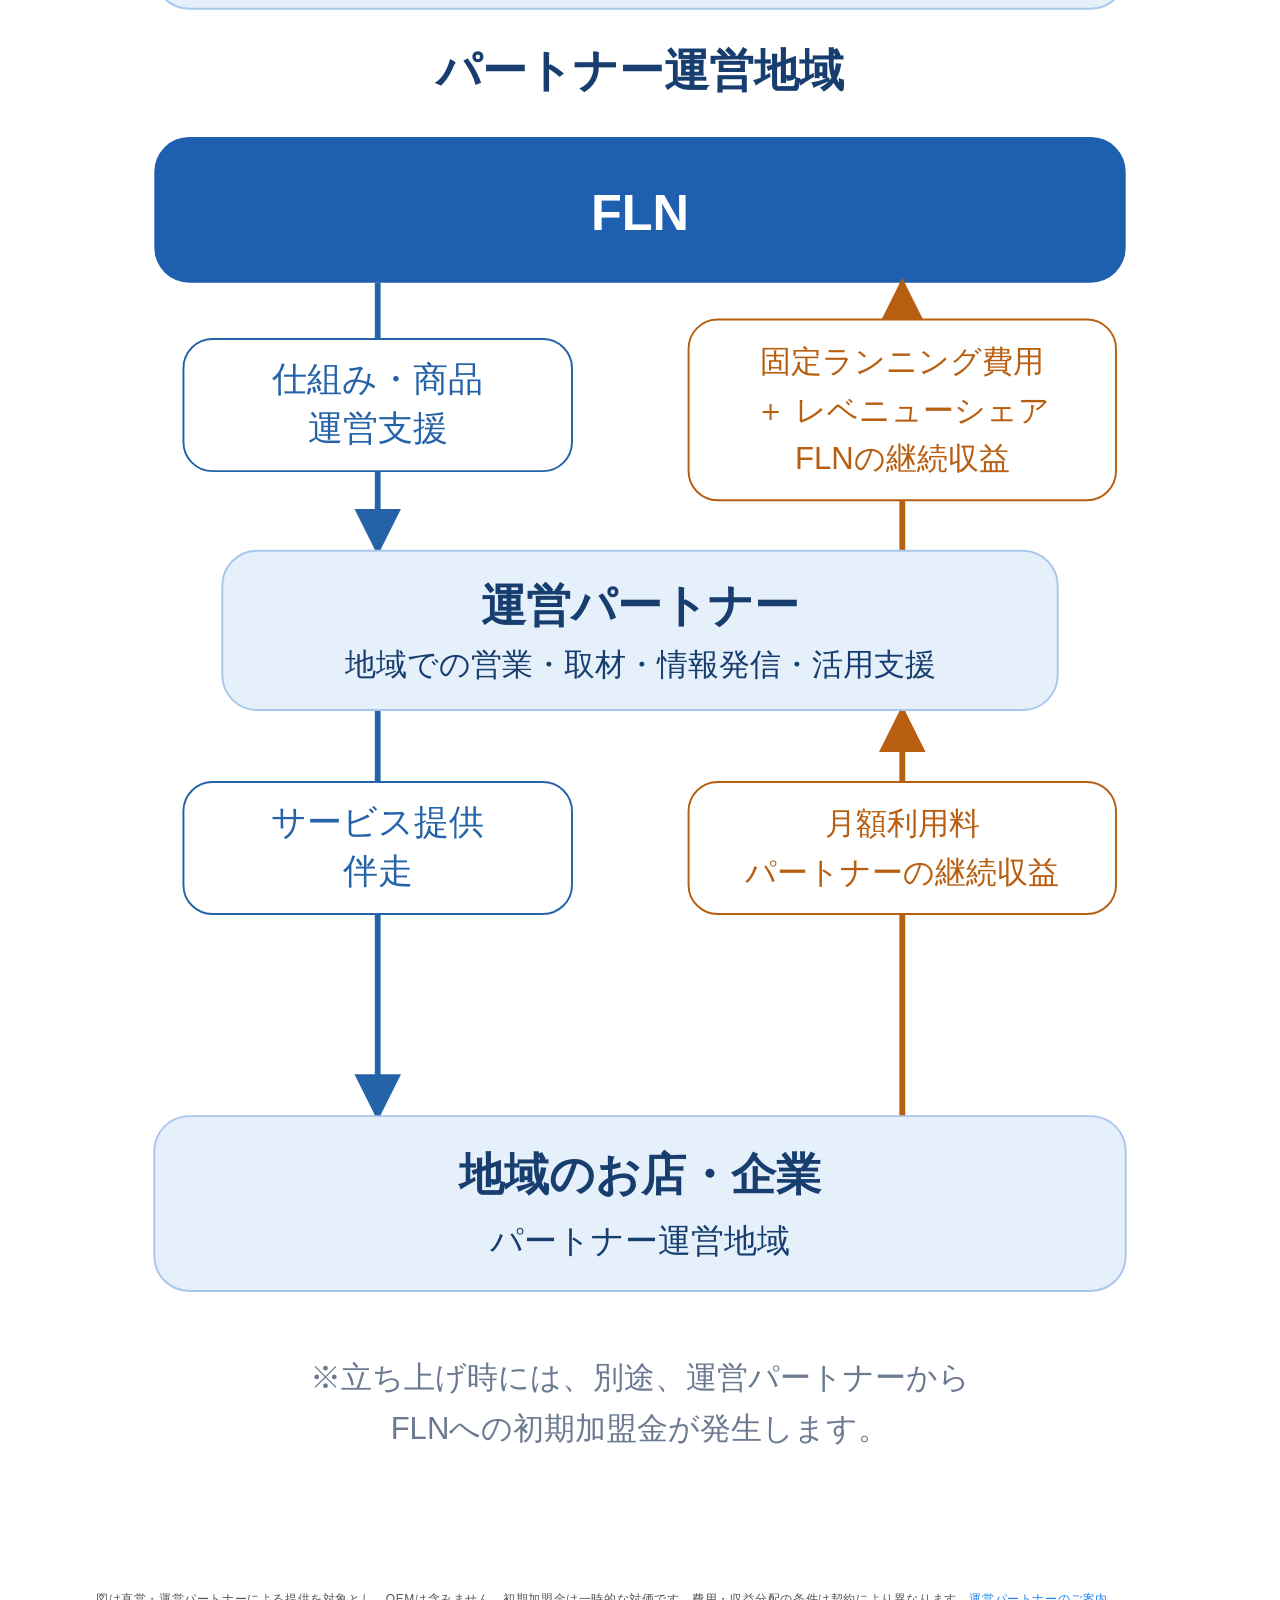
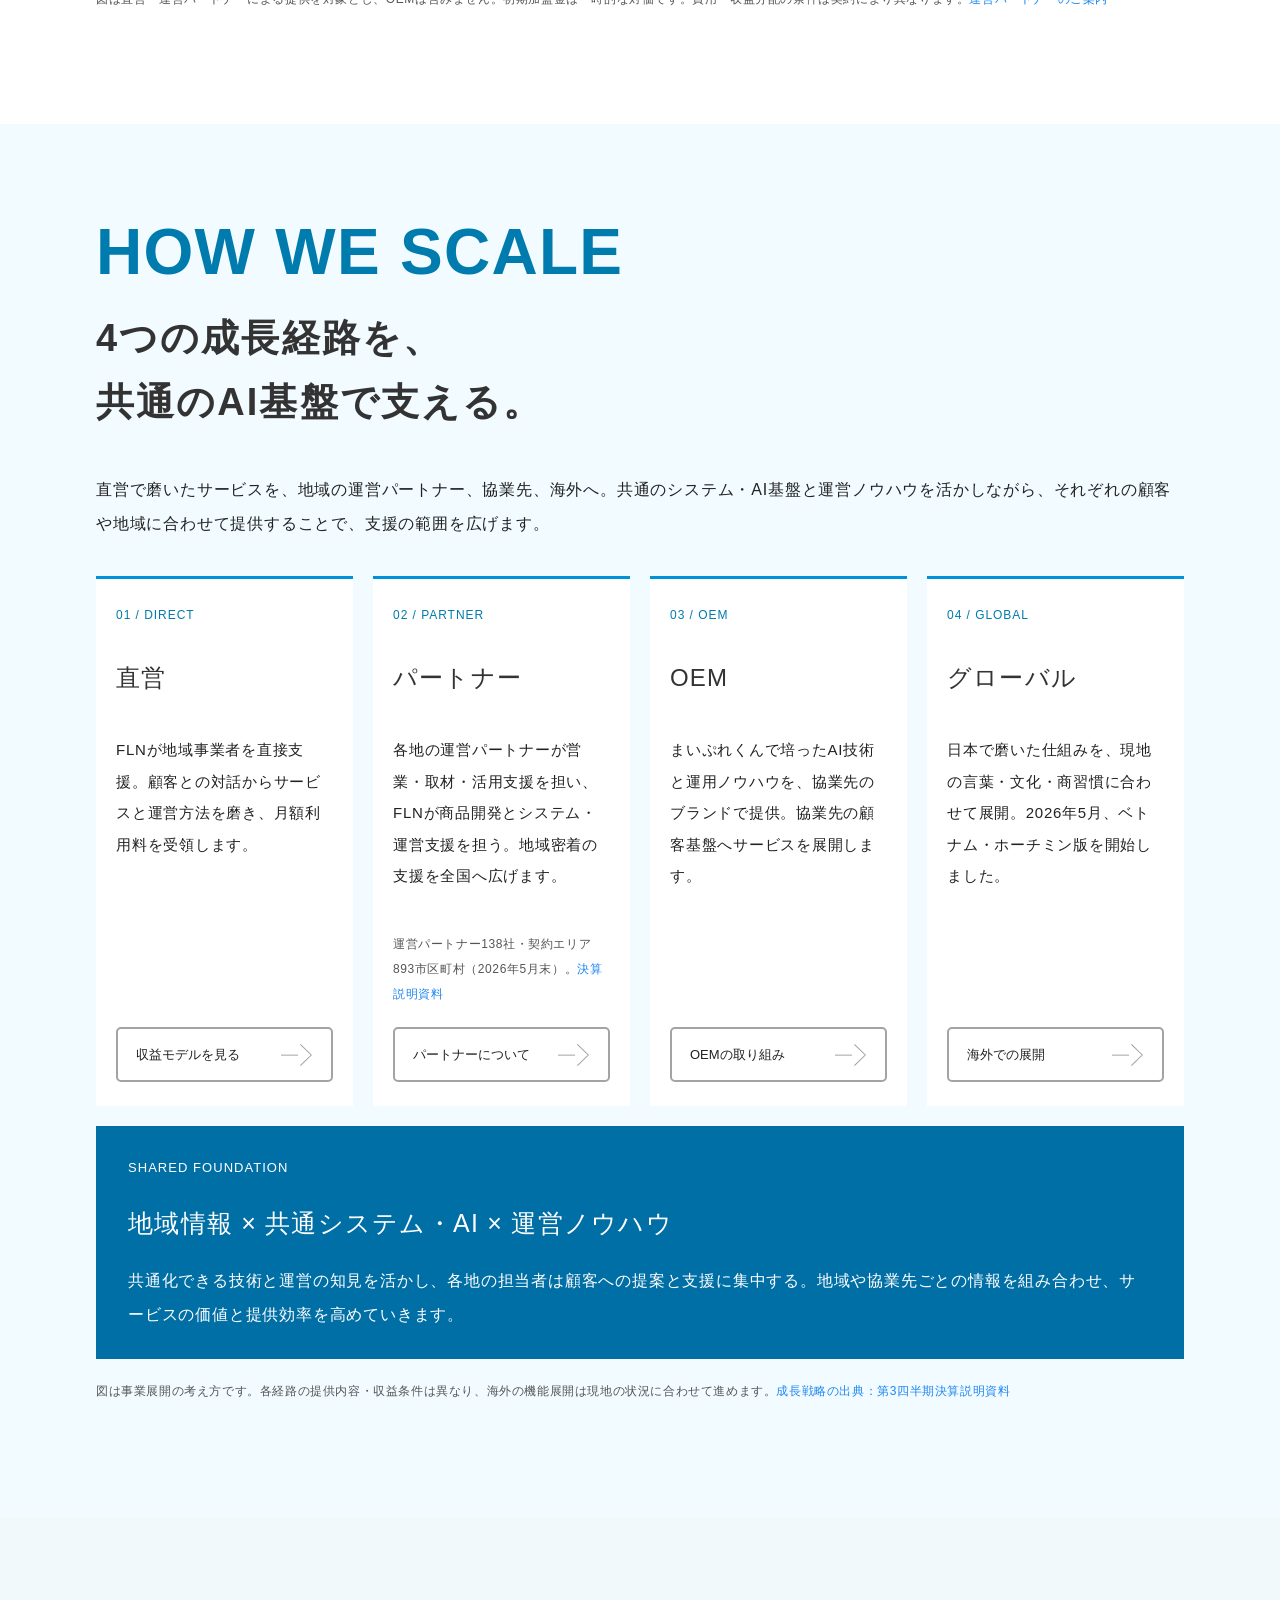
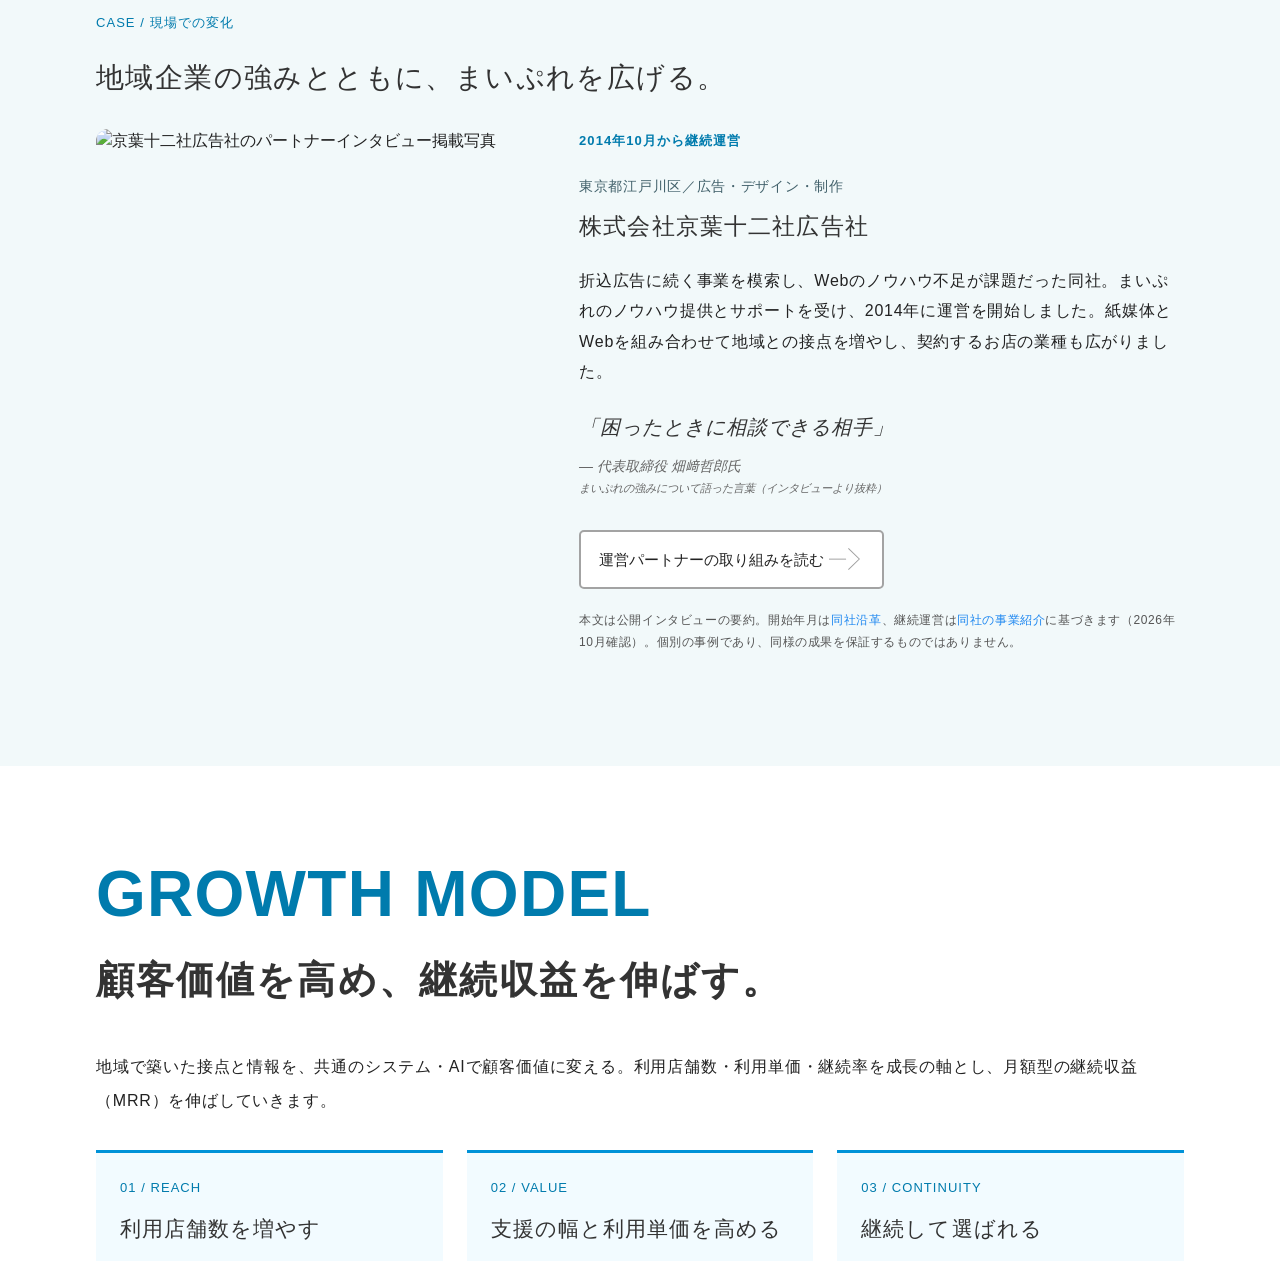
==== commit ab611730: "Reflect corporate feedback and connect local assets to AI-driven growth" ====
--- a/business/index.html
+++ b/business/index.html
@@ -1,2 +1,2 @@
 <!doctype html>
-<html lang="ja"><head><meta charset="utf-8"><meta name="viewport" content="width=device-width,initial-scale=1"><title>私たちのビジネス | 株式会社フューチャーリンクネットワーク</title><meta name="description" content="地域との継続的な接点と「まいぷれ」の共通基盤に、デジタル・AIを組み合わせ、情報発信から日々の経営まで地域の事業を支えるフューチャーリンクネットワーク。私たちのビジネス"><meta name="robots" content="noindex,nofollow"><link rel="canonical" href="https://www.futurelink.co.jp/business/"><meta property="og:type" content="website"><meta property="og:title" content="私たちのビジネス | 株式会社フューチャーリンクネットワーク"><meta property="og:description" content="地域との継続的な接点と「まいぷれ」の共通基盤に、デジタル・AIを組み合わせ、情報発信から日々の経営まで地域の事業を支えるフューチャーリンクネットワーク。私たちのビジネス"><meta property="og:url" content="https://www.futurelink.co.jp/business/"><meta property="og:image" content="https://www.futurelink.co.jp/wp-content/themes/fln_web/common/images/sec_main_top.jpg"><meta property="og:locale" content="ja_JP"><meta name="twitter:card" content="summary_large_image"><link rel="icon" href="../files/images/favicon.ico"><link rel="stylesheet" href="../files/css/uikit.min.css"><link rel="stylesheet" href="../files/css/style.css"><link rel="stylesheet" href="../files/css/style_pages.css"><link rel="stylesheet" href="../files/css/css2"><link rel="stylesheet" href="../files/css/renewal.css?v=cases-202610"><script type="application/ld+json">{"@context": "https://schema.org", "@graph": [{"@type": "Organization", "@id": "https://www.futurelink.co.jp/#organization", "name": "株式会社フューチャーリンクネットワーク", "url": "https://www.futurelink.co.jp/", "description": "地域情報プラットフォーム「まいぷれ」を基盤に、地域事業者の経営支援と地域活性化を推進。", "foundingDate": "2000-03-02", "founder": {"@type": "Person", "name": "石井丈晴"}}, {"@type": "WebPage", "name": "私たちのビジネス", "url": "https://www.futurelink.co.jp/business/", "inLanguage": "ja", "about": {"@id": "https://www.futurelink.co.jp/#organization"}}]}</script><script defer src="../files/js/uikit.min.js"></script><script defer src="../files/js/renewal.js"></script></head><body id="top" class="renewal page"><a class="skip-link" href="#main">本文へ移動</a><header class="renew-header"><nav aria-label="メインナビゲーション" class="uk-navbar-container"><a class="renew-logo" href="../"><img src="../files/images/logo3.svg" width="180" height="60" alt="株式会社フューチャーリンクネットワーク TOP"></a><ul class="renew-desktop-nav"><li><a href="../message/">私たちの想い</a></li><li><a href="../business/" aria-current="page">私たちのビジネス</a></li><li><a href="../mypl/">まいぷれ</a></li><li><a href="../technology/">AI・Technology</a></li><li><a href="../global/">Global</a></li><li><a href="../company/">企業情報</a></li><li><a href="https://www.futurelink.co.jp/ir/">IR情報</a></li><li><a href="https://near-foam-7a2.notion.site/eeb8e414945f82809694819978bc69b9">採用情報</a></li><li><a href="../inquiry/">お問い合わせ</a></li></ul><details class="renew-mobile-nav"><summary>メニュー</summary><ul><li><a href="../message/">私たちの想い</a></li><li><a href="../business/" aria-current="page">私たちのビジネス</a></li><li><a href="../mypl/">まいぷれ</a></li><li><a href="../technology/">AI・Technology</a></li><li><a href="../global/">Global</a></li><li><a href="../company/">企業情報</a></li><li><a href="https://www.futurelink.co.jp/ir/">IR情報</a></li><li><a href="https://near-foam-7a2.notion.site/eeb8e414945f82809694819978bc69b9">採用情報</a></li><li><a href="../inquiry/">お問い合わせ</a></li></ul></details></nav></header><main id="main"><section class="renew-section"><div class="uk-container"><div class="content_wrap"><h1 class="renew-heading"><span class="renew-en">BUSINESS</span>地域との接点を、<br>継続収益を生む事業基盤に。</h1><p>FLNは、地域情報プラットフォーム「まいぷれ」を基盤に、情報発信と日々の経営を支えます。地域の担当者が捉えるお店の課題に、共通システムとAIで応える。地域に根ざした支援を、全国へ広げる会社です。</p><div class="knowledge-outlook" id="local-knowledge"><h3>地域の実情を捉える現場力と、全国へ展開できる共通基盤。</h3><p>日々の取材と対話で得た情報をサービスに活かし、現場の声から改善する。この積み重ねを、継続的な顧客価値につなげます。</p><a class="btn_link" href="../mypl/">まいぷれの現場と仕組みを見る</a></div></div></div></section><section class="renew-section tint"><div class="uk-container"><div class="content_wrap"><h2 class="renew-heading"><span class="renew-en">CORE SERVICE</span>情報発信から、日々の経営まで。</h2><div class="model-field-grid"><article id="support"><h3>地域事業者支援</h3><p>まいぷれへの掲載、AIによる発信支援、運用代行を組み合わせ、お店の魅力を届けます。月額型サービスと地域の担当者による支援が事業の中心です。</p><a class="btn_link" href="../mypl/">まいぷれを見る</a></article><article id="ai"><h3>AI・Technology</h3><p>まいぷれくんで培った技術と運用ノウハウを、OEMや企業専用AIへ展開。地域活性AIテクノロジーズの専門性も活かします。</p><a class="btn_link" href="../technology/">AIの取り組みを見る</a></article></div></div></div></section><section class="renew-section" id="revenue-model"><div class="uk-container"><div class="content_wrap"><h2 class="renew-heading"><span class="renew-en">REVENUE MODEL</span>まいぷれの月額サービスを支える、<br>直営・運営パートナーの収益モデル。</h2><p>直営地域では店舗から月額利用料を受領。パートナー運営地域では、FLNがサービス基盤を提供し、固定ランニング費用とレベニューシェアを受領します。</p><figure class="revenue-figure"><picture><source media="(max-width:700px)" srcset="../files/images/revenue-flow-mobile.svg"><img src="../files/images/revenue-flow-revised.svg" width="1200" height="820" loading="lazy" alt="直営地域ではFLNが直接支援し月額利用料を受領。パートナー運営地域では運営パートナーが支援し月額利用料を受領し、FLNへ固定ランニング費用とレベニューシェアを支払います。初期加盟金は立ち上げ時の一時的な対価です。"></picture></figure><div class="revenue-mobile" aria-label="まいぷれの月額サービスの収益モデル"><article><h3>直営地域</h3><div class="revenue-node">FLN</div><div class="revenue-exchange"><p><b>↓ 提供するもの</b>情報発信・活用支援</p><p><b>↑ 受け取る対価</b>月額利用料</p></div><div class="revenue-node">地域事業者・店舗</div></article><article><h3>パートナー運営地域</h3><div class="revenue-node">FLN</div><div class="revenue-exchange"><p><b>↓ 提供するもの</b>サービス基盤・運営支援</p><p><b>↑ 受け取る対価</b>固定ランニング費用<br>＋レベニューシェア</p></div><div class="revenue-node">運営パートナー</div><div class="revenue-exchange"><p><b>↓ 提供するもの</b>情報発信・活用支援</p><p><b>↑ 受け取る対価</b>月額利用料</p></div><div class="revenue-node">地域事業者・店舗</div><p class="renew-note">運営開始時：パートナーからFLNへ初期加盟金（一時的な対価）</p></article></div><p class="renew-note">図は直営・運営パートナーによる提供を対象とし、OEMは含みません。初期加盟金は一時的な対価です。費用・収益分配の条件は契約により異なります。<a href="https://partner-mypl.net/">運営パートナーのご案内</a></p></div></div></section><section class="renew-section tint"><div class="uk-container"><div class="content_wrap"><h2 class="renew-heading"><span class="renew-en">HOW WE SCALE</span>共通の仕組みを、地域の実行力で広げる。</h2><div id="partner"><p>FLNは商品開発とシステム・運営支援を担い、各地の運営パートナーが営業・取材・活用支援を担います。直営で磨いたサービスと各地の経験を共有し、地域密着の支援を全国へ展開します。</p><p class="renew-note">運営パートナー138社・契約エリア893市区町村（2026年5月末）。<a href="https://global-assets.irdirect.jp/pdf/menu_file/9241/20260716123546_1676.pdf">決算説明資料</a></p><a class="btn_link" href="https://partner-mypl.net/">運営パートナーについて</a></div></div></div></section><section class="renew-section case-section" id="partner-case"><div class="uk-container"><div class="content_wrap"><p class="renew-label">CASE / 現場での変化</p><h2 class="case-heading">地域企業の強みとともに、まいぷれを広げる。</h2><article class="case-feature"><img src="https://partner-mypl.net/wp-content/uploads/2025/01/A7302968-e1737705819565-1200x630.jpg" alt="京葉十二社広告社のパートナーインタビュー掲載写真" loading="lazy" width="600" height="400"><div><p class="renew-label"><strong>2014年10月から継続運営</strong></p><p class="case-area">東京都江戸川区／広告・デザイン・制作</p><h3>株式会社京葉十二社広告社</h3><p>折込広告に続く事業を模索し、Webのノウハウ不足が課題だった同社。まいぷれのノウハウ提供とサポートを受け、2014年に運営を開始しました。紙媒体とWebを組み合わせて地域との接点を増やし、契約するお店の業種も広がりました。</p><blockquote><p>「困ったときに相談できる相手」</p><footer>代表取締役 畑﨑哲郎氏<br><small>まいぷれの強みについて語った言葉（インタビューより抜粋）</small></footer></blockquote><a class="btn_link" href="https://partner-mypl.net/voice/partner12/">運営パートナーの取り組みを読む</a><p class="renew-note">本文は公開インタビューの要約。開始年月は<a href="https://keiyo12.co.jp/company/">同社沿革</a>、継続運営は<a href="https://keiyo12.co.jp/service/local-promotion/">同社の事業紹介</a>に基づきます（2026年10月確認）。個別の事例であり、同様の成果を保証するものではありません。</p></div></article></div></div></section><section class="renew-section" id="growth-model"><div class="uk-container"><div class="content_wrap"><h2 class="renew-heading"><span class="renew-en">GROWTH MODEL</span>顧客価値を高め、継続収益を伸ばす。</h2><p>利用店舗数・利用単価・継続率を成長の軸とし、サービスと支援体制を磨きます。</p><div class="knowledge-cards"><article><p class="renew-label">01 / REACH</p><h3>利用店舗数を増やす</h3><p>直営・パートナーの提案に加え、OEMで協業先の顧客基盤へ展開します。</p></article><article><p class="renew-label">02 / VALUE</p><h3>支援の幅と利用単価を高める</h3><p>発信支援・AI・運用代行を課題に合わせて組み合わせ、店舗あたりの提供価値を広げます。</p></article><article><p class="renew-label">03 / CONTINUITY</p><h3>継続して選ばれる</h3><p>地域の担当者による支援と機能改善を重ね、日々の仕事に定着させます。</p></article></div><p>共通システムとAIで支援の効率を高め、担当者が対話や提案に力を注げる体制へ。海外では、日本で磨いた仕組みを現地の文化や商習慣に合わせて展開します。</p><div class="renew-actions"><a class="btn_link" href="../technology/#oem">OEMの取り組み</a><a class="btn_link" href="../global/">海外での展開</a><a class="btn_link" href="https://www.futurelink.co.jp/ir/">成長戦略・IR情報</a></div></div></div></section><section class="renew-section tint"><div class="uk-container"><div class="content_wrap"><h2 class="renew-heading"><span class="renew-en">LOCAL SOLUTIONS</span>地域との接点から、事業を広げる。</h2><div class="model-field-grid"><article id="public"><h3>官民協働</h3><p>自治体とともに、情報発信、地域ポイント、地域DXなどを通じて地域課題に向き合います。</p><p><strong>大阪府枚方市「ひらかたポイント」</strong><br>健康づくりなどへの参加で貯めたポイントを、市内の協力店で使う仕組み。行政施策への参加と、地域での消費をつなぐ取り組みです。</p><p class="renew-note"><a href="https://www.futurelink.co.jp/topic/20230623/">導入・運営事例（2023年6月公表）</a></p><a class="btn_link" href="../inquiry/#public">公共ソリューションのご相談</a></article><article id="relationship"><h3>関係人口創出</h3><p>Nativ.mediaやまちスパチャなどを通じ、地域の仕事・人・活動と、地域外の人々をつなぎます。</p><p><strong>山梨県大月市 × Nativ.media</strong><br>地域での収穫体験を記事で紹介し、定員10組に対して90組の応募を獲得。情報発信を、地域に関わるきっかけへつなげました。</p><p class="renew-note"><a href="https://www.futurelink.co.jp/topic/260827-2/">募集事例（2026年8月公表）</a>。応募実績であり、継続的な関係人口の人数を示すものではありません。</p><a class="btn_link" href="../inquiry/#relationship">関係人口事業のご相談</a></article></div><div class="knowledge-outlook" id="group"><h3>グループの専門性を活かす</h3><p>ふるさと納税支援は、フューチャーリンクローカルサポートが担います。各社の専門性を地域の事業基盤と組み合わせます。</p><a class="btn_link" href="../group/">グループの事業構成を見る</a></div></div></div></section></main><footer class="renew-footer"><div class="sec_footer"><div class="uk-container"><a href="#top" class="renew-back-top">ページの先頭へ ↑</a><img src="../files/images/logo3.svg" width="200" alt="フューチャーリンクネットワーク"><ul class="renew-footer-nav"><li><a href="../message/">私たちの想い</a></li><li><a href="../business/" aria-current="page">私たちのビジネス</a></li><li><a href="../mypl/">まいぷれ</a></li><li><a href="../technology/">AI・Technology</a></li><li><a href="../global/">Global</a></li><li><a href="../company/">企業情報</a></li><li><a href="https://www.futurelink.co.jp/ir/">IR情報</a></li><li><a href="https://near-foam-7a2.notion.site/eeb8e414945f82809694819978bc69b9">採用情報</a></li><li><a href="../inquiry/">お問い合わせ</a></li><li><a href="../group/">Group</a></li><li><a href="https://www.futurelink.co.jp/member/">私たちのこと</a></li><li><a href="https://www.futurelink.co.jp/health_management/">健康経営</a></li><li><a href="https://www.futurelink.co.jp/privacy/">プライバシーポリシー</a></li></ul><p><small>Copyright © since 2000 Future Link Network Co., Ltd. All Rights Reserved.</small></p></div></div></footer></body></html>+<html lang="ja"><head><meta charset="utf-8"><meta name="viewport" content="width=device-width,initial-scale=1"><title>私たちのビジネス | 株式会社フューチャーリンクネットワーク</title><meta name="description" content="地域との継続的な接点と「まいぷれ」の共通基盤に、デジタル・AIを組み合わせ、情報発信から日々の経営まで地域の事業を支えるフューチャーリンクネットワーク。私たちのビジネス"><meta name="robots" content="noindex,nofollow"><link rel="canonical" href="https://www.futurelink.co.jp/business/"><meta property="og:type" content="website"><meta property="og:title" content="私たちのビジネス | 株式会社フューチャーリンクネットワーク"><meta property="og:description" content="地域との継続的な接点と「まいぷれ」の共通基盤に、デジタル・AIを組み合わせ、情報発信から日々の経営まで地域の事業を支えるフューチャーリンクネットワーク。私たちのビジネス"><meta property="og:url" content="https://www.futurelink.co.jp/business/"><meta property="og:image" content="https://www.futurelink.co.jp/wp-content/themes/fln_web/common/images/sec_main_top.jpg"><meta property="og:locale" content="ja_JP"><meta name="twitter:card" content="summary_large_image"><link rel="icon" href="../files/images/favicon.ico"><link rel="stylesheet" href="../files/css/uikit.min.css"><link rel="stylesheet" href="../files/css/style.css"><link rel="stylesheet" href="../files/css/style_pages.css"><link rel="stylesheet" href="../files/css/css2"><link rel="stylesheet" href="../files/css/renewal.css?v=feedback-20261010"><script type="application/ld+json">{"@context": "https://schema.org", "@graph": [{"@type": "Organization", "@id": "https://www.futurelink.co.jp/#organization", "name": "株式会社フューチャーリンクネットワーク", "url": "https://www.futurelink.co.jp/", "description": "地域情報プラットフォーム「まいぷれ」を基盤に、地域事業者の経営支援と地域活性化を推進。", "foundingDate": "2000-03-02", "founder": {"@type": "Person", "name": "石井丈晴"}}, {"@type": "WebPage", "name": "私たちのビジネス", "url": "https://www.futurelink.co.jp/business/", "inLanguage": "ja", "about": {"@id": "https://www.futurelink.co.jp/#organization"}}]}</script><script defer src="../files/js/uikit.min.js"></script><script defer src="../files/js/renewal.js"></script></head><body id="top" class="renewal page"><a class="skip-link" href="#main">本文へ移動</a><header class="renew-header"><nav aria-label="メインナビゲーション" class="uk-navbar-container"><a class="renew-logo" href="../"><img src="../files/images/logo3.svg" width="180" height="60" alt="株式会社フューチャーリンクネットワーク TOP"></a><ul class="renew-desktop-nav"><li><a href="../message/">私たちの想い</a></li><li><a href="../business/" aria-current="page">私たちのビジネス</a></li><li><a href="../mypl/">まいぷれ</a></li><li><a href="../technology/">AI・Technology</a></li><li><a href="../global/">Global</a></li><li><a href="../company/">企業情報</a></li><li><a href="https://www.futurelink.co.jp/ir/">IR情報</a></li><li><a href="https://near-foam-7a2.notion.site/eeb8e414945f82809694819978bc69b9">採用情報</a></li><li><a href="../inquiry/">お問い合わせ</a></li></ul><details class="renew-mobile-nav"><summary>メニュー</summary><ul><li><a href="../message/">私たちの想い</a></li><li><a href="../business/" aria-current="page">私たちのビジネス</a></li><li><a href="../mypl/">まいぷれ</a></li><li><a href="../technology/">AI・Technology</a></li><li><a href="../global/">Global</a></li><li><a href="../company/">企業情報</a></li><li><a href="https://www.futurelink.co.jp/ir/">IR情報</a></li><li><a href="https://near-foam-7a2.notion.site/eeb8e414945f82809694819978bc69b9">採用情報</a></li><li><a href="../inquiry/">お問い合わせ</a></li></ul></details></nav></header><main id="main"><section class="renew-section"><div class="uk-container"><div class="content_wrap"><h1 class="renew-heading"><span class="renew-en">BUSINESS</span>地域との接点を、<br>継続収益を生む事業基盤に。</h1><p>FLNは、地域情報プラットフォーム「まいぷれ」を基盤に、情報発信と日々の経営を支えます。地域の担当者が捉えるお店の課題に、共通システムとAIで応える。地域情報メディアから、地域事業者の経営を継続して支えるプラットフォームへ。地域に根ざした支援を、国内外へ広げていきます。</p><div class="knowledge-outlook" id="local-knowledge"><h3>地域の実情を捉える現場力と、全国へ展開できる共通基盤。</h3><p>顧客接点が情報を生み、情報と現場の声がサービスを磨く。地域のネットワーク、情報の蓄積、自治体との信頼と運営経験を共通基盤に組み合わせ、継続的な顧客価値につなげます。</p><a class="btn_link" href="../mypl/">まいぷれの現場と仕組みを見る</a></div></div></div></section><section class="renew-section tint"><div class="uk-container"><div class="content_wrap"><h2 class="renew-heading"><span class="renew-en">CORE SERVICE</span>情報発信から、日々の経営まで。</h2><div class="model-field-grid"><article id="support"><h3>地域事業者支援</h3><p>まいぷれへの掲載、AIによる発信支援、運用代行を組み合わせ、お店の魅力を届けます。月額型サービスと地域の担当者による支援が事業の中心です。</p><a class="btn_link" href="../mypl/">まいぷれを見る</a></article><article id="ai"><h3>AI・Technology</h3><p>まいぷれくんで培った技術と運用ノウハウを、OEMや企業専用AIへ展開。地域活性AIテクノロジーズの専門性も活かします。</p><a class="btn_link" href="../technology/">AIの取り組みを見る</a></article></div></div></div></section><section class="renew-section" id="revenue-model"><div class="uk-container"><div class="content_wrap"><h2 class="renew-heading"><span class="renew-en">REVENUE MODEL</span>まいぷれの月額サービスを支える、<br>直営・運営パートナーの収益モデル。</h2><p>直営地域では店舗から月額利用料を受領。パートナー運営地域では、FLNがサービス基盤を提供し、固定ランニング費用とレベニューシェアを受領します。</p><figure class="revenue-figure"><picture><source media="(max-width:700px)" srcset="../files/images/revenue-flow-mobile.svg"><img src="../files/images/revenue-flow-revised.svg" width="1200" height="820" loading="lazy" alt="直営地域ではFLNが直接支援し月額利用料を受領。パートナー運営地域では運営パートナーが支援し月額利用料を受領し、FLNへ固定ランニング費用とレベニューシェアを支払います。初期加盟金は立ち上げ時の一時的な対価です。"></picture></figure><div class="revenue-mobile" aria-label="まいぷれの月額サービスの収益モデル"><article><h3>直営地域</h3><div class="revenue-node">FLN</div><div class="revenue-exchange"><p><b>↓ 提供するもの</b>情報発信・活用支援</p><p><b>↑ 受け取る対価</b>月額利用料</p></div><div class="revenue-node">地域事業者・店舗</div></article><article><h3>パートナー運営地域</h3><div class="revenue-node">FLN</div><div class="revenue-exchange"><p><b>↓ 提供するもの</b>サービス基盤・運営支援</p><p><b>↑ 受け取る対価</b>固定ランニング費用<br>＋レベニューシェア</p></div><div class="revenue-node">運営パートナー</div><div class="revenue-exchange"><p><b>↓ 提供するもの</b>情報発信・活用支援</p><p><b>↑ 受け取る対価</b>月額利用料</p></div><div class="revenue-node">地域事業者・店舗</div><p class="renew-note">運営開始時：パートナーからFLNへ初期加盟金（一時的な対価）</p></article></div><p class="renew-note">図は直営・運営パートナーによる提供を対象とし、OEMは含みません。初期加盟金は一時的な対価です。費用・収益分配の条件は契約により異なります。<a href="https://partner-mypl.net/">運営パートナーのご案内</a></p></div></div></section><section class="renew-section tint" id="scale-model"><div class="uk-container"><div class="content_wrap"><h2 class="renew-heading"><span class="renew-en">HOW WE SCALE</span>4つの成長経路を、<br>共通のAI基盤で支える。</h2><p>直営で磨いたサービスを、地域の運営パートナー、協業先、海外へ。共通のシステム・AI基盤と運営ノウハウを活かしながら、それぞれの顧客や地域に合わせて提供することで、支援の範囲を広げます。</p><div class="scale-channels"><article><p class="renew-label">01 / DIRECT</p><h3>直営</h3><p>FLNが地域事業者を直接支援。顧客との対話からサービスと運営方法を磨き、月額利用料を受領します。</p><a class="btn_link" href="#revenue-model">収益モデルを見る</a></article><article id="partner"><p class="renew-label">02 / PARTNER</p><h3>パートナー</h3><p>各地の運営パートナーが営業・取材・活用支援を担い、FLNが商品開発とシステム・運営支援を担う。地域密着の支援を全国へ広げます。</p><p class="renew-note">運営パートナー138社・契約エリア893市区町村（2026年5月末）。<a href="https://global-assets.irdirect.jp/pdf/menu_file/9241/20260716123546_1676.pdf">決算説明資料</a></p><a class="btn_link" href="https://partner-mypl.net/">パートナーについて</a></article><article><p class="renew-label">03 / OEM</p><h3>OEM</h3><p>まいぷれくんで培ったAI技術と運用ノウハウを、協業先のブランドで提供。協業先の顧客基盤へサービスを展開します。</p><a class="btn_link" href="../technology/#oem">OEMの取り組み</a></article><article><p class="renew-label">04 / GLOBAL</p><h3>グローバル</h3><p>日本で磨いた仕組みを、現地の言葉・文化・商習慣に合わせて展開。2026年5月、ベトナム・ホーチミン版を開始しました。</p><a class="btn_link" href="../global/">海外での展開</a></article></div><div class="scale-foundation"><p class="renew-label">SHARED FOUNDATION</p><h3>地域情報 × 共通システム・AI × 運営ノウハウ</h3><p>共通化できる技術と運営の知見を活かし、各地の担当者は顧客への提案と支援に集中する。地域や協業先ごとの情報を組み合わせ、サービスの価値と提供効率を高めていきます。</p></div><p class="renew-note">図は事業展開の考え方です。各経路の提供内容・収益条件は異なり、海外の機能展開は現地の状況に合わせて進めます。<a href="https://global-assets.irdirect.jp/pdf/menu_file/9241/20260716123546_1676.pdf">成長戦略の出典：第3四半期決算説明資料</a></p></div></div></section><section class="renew-section case-section" id="partner-case"><div class="uk-container"><div class="content_wrap"><p class="renew-label">CASE / 現場での変化</p><h2 class="case-heading">地域企業の強みとともに、まいぷれを広げる。</h2><article class="case-feature"><img src="https://partner-mypl.net/wp-content/uploads/2025/01/A7302968-e1737705819565-1200x630.jpg" alt="京葉十二社広告社のパートナーインタビュー掲載写真" loading="lazy" width="600" height="400"><div><p class="renew-label"><strong>2014年10月から継続運営</strong></p><p class="case-area">東京都江戸川区／広告・デザイン・制作</p><h3>株式会社京葉十二社広告社</h3><p>折込広告に続く事業を模索し、Webのノウハウ不足が課題だった同社。まいぷれのノウハウ提供とサポートを受け、2014年に運営を開始しました。紙媒体とWebを組み合わせて地域との接点を増やし、契約するお店の業種も広がりました。</p><blockquote><p>「困ったときに相談できる相手」</p><footer>代表取締役 畑﨑哲郎氏<br><small>まいぷれの強みについて語った言葉（インタビューより抜粋）</small></footer></blockquote><a class="btn_link" href="https://partner-mypl.net/voice/partner12/">運営パートナーの取り組みを読む</a><p class="renew-note">本文は公開インタビューの要約。開始年月は<a href="https://keiyo12.co.jp/company/">同社沿革</a>、継続運営は<a href="https://keiyo12.co.jp/service/local-promotion/">同社の事業紹介</a>に基づきます（2026年10月確認）。個別の事例であり、同様の成果を保証するものではありません。</p></div></article></div></div></section><section class="renew-section" id="growth-model"><div class="uk-container"><div class="content_wrap"><h2 class="renew-heading"><span class="renew-en">GROWTH MODEL</span>顧客価値を高め、継続収益を伸ばす。</h2><p>地域で築いた接点と情報を、共通のシステム・AIで顧客価値に変える。利用店舗数・利用単価・継続率を成長の軸とし、月額型の継続収益（MRR）を伸ばしていきます。</p><div class="knowledge-cards"><article><p class="renew-label">01 / REACH</p><h3>利用店舗数を増やす</h3><p>直営・パートナーの提案、OEMによる協業先の顧客基盤への展開、海外での現地支援。4つの経路で利用者との接点を広げます。</p></article><article><p class="renew-label">02 / VALUE</p><h3>支援の幅と利用単価を高める</h3><p>発信支援・AI・運用代行を課題に合わせて組み合わせ、店舗あたりの提供価値を広げます。</p></article><article><p class="renew-label">03 / CONTINUITY</p><h3>継続して選ばれる</h3><p>地域の担当者による支援と機能改善を重ね、日々の仕事に定着させます。</p></article></div><p>共通システムとAIで支援の効率を高め、担当者が対話や提案に力を注げる体制へ。継続収益をサービス開発と支援体制へ投資し、新たな顧客と情報の蓄積につなげる循環を強めます。</p><div class="renew-actions"><a class="btn_link" href="../technology/#oem">OEMの取り組み</a><a class="btn_link" href="../global/">海外での展開</a><a class="btn_link" href="https://www.futurelink.co.jp/ir/">成長戦略・IR情報</a></div></div></div></section><section class="renew-section tint"><div class="uk-container"><div class="content_wrap"><h2 class="renew-heading"><span class="renew-en">LOCAL SOLUTIONS</span>地域との接点から、事業を広げる。</h2><div class="model-field-grid"><article id="public"><h3>官民協働</h3><p>自治体とともに、情報発信、地域ポイント、地域DXなどを通じて地域課題に向き合います。</p><p><strong>大阪府枚方市「ひらかたポイント」</strong><br>健康づくりなどへの参加で貯めたポイントを、市内の協力店で使う仕組み。行政施策への参加と、地域での消費をつなぐ取り組みです。</p><p class="renew-note"><a href="https://www.futurelink.co.jp/topic/20230623/">導入・運営事例（2023年6月公表）</a></p><a class="btn_link" href="../inquiry/#public">公共ソリューションのご相談</a></article><article id="relationship"><h3>関係人口創出</h3><p>Nativ.mediaやまちスパチャなどを通じ、地域の仕事・人・活動と、地域外の人々をつなぎます。</p><p><strong>山梨県大月市 × Nativ.media</strong><br>地域での収穫体験を記事で紹介し、定員10組に対して90組の応募を獲得。情報発信を、地域に関わるきっかけへつなげました。</p><p class="renew-note"><a href="https://www.futurelink.co.jp/topic/260827-2/">募集事例（2026年8月公表）</a></p><a class="btn_link" href="../inquiry/#relationship">関係人口事業のご相談</a></article></div><div class="knowledge-outlook" id="group"><h3>グループの専門性を活かす</h3><p>ふるさと納税支援は、フューチャーリンクローカルサポートが担います。各社の専門性を地域の事業基盤と組み合わせます。</p><a class="btn_link" href="../group/">グループの事業構成を見る</a></div></div></div></section></main><footer class="renew-footer"><div class="sec_footer"><div class="uk-container"><a href="#top" class="renew-back-top">ページの先頭へ ↑</a><img src="../files/images/logo3.svg" width="200" alt="フューチャーリンクネットワーク"><ul class="renew-footer-nav"><li><a href="../message/">私たちの想い</a></li><li><a href="../business/" aria-current="page">私たちのビジネス</a></li><li><a href="../mypl/">まいぷれ</a></li><li><a href="../technology/">AI・Technology</a></li><li><a href="../global/">Global</a></li><li><a href="../company/">企業情報</a></li><li><a href="https://www.futurelink.co.jp/ir/">IR情報</a></li><li><a href="https://near-foam-7a2.notion.site/eeb8e414945f82809694819978bc69b9">採用情報</a></li><li><a href="../inquiry/">お問い合わせ</a></li><li><a href="../group/">Group</a></li><li><a href="https://www.futurelink.co.jp/member/">私たちのこと</a></li><li><a href="https://www.futurelink.co.jp/health_management/">健康経営</a></li><li><a href="https://www.futurelink.co.jp/privacy/">プライバシーポリシー</a></li></ul><p><small>Copyright © since 2000 Future Link Network Co., Ltd. All Rights Reserved.</small></p></div></div></footer></body></html>
--- a/files/css/renewal.css
+++ b/files/css/renewal.css
@@ -78,3 +78,8 @@
 @media(max-width:700px){.mypl-history>div{grid-template-columns:1fr;gap:4px;padding:16px 0}.revenue-figure{display:none}.revenue-mobile{display:block;margin:28px 0}.revenue-mobile article{padding:20px 16px;border:1px solid #c6dce3;border-radius:16px;margin:20px 0;background:#fff}.revenue-mobile h3{font-size:20px;margin:0 0 20px}.revenue-node{padding:14px 8px;border:2px solid #007aa0;border-radius:8px;background:#f0fafc;text-align:center;font-size:17px;font-weight:700}.revenue-exchange{padding:8px 4px}.revenue-exchange p{font-size:16px;line-height:1.8;margin:14px 0}.revenue-exchange b{display:block;color:#006e91;font-size:14px}.revenue-exchange p+p b{color:#a25212}.revenue-mobile .renew-note{font-size:14px;line-height:1.8}}
 
 .case-section{background:#f2f9fa}.case-heading{font-size:28px;line-height:1.6;margin:10px 0 28px}.case-feature{display:grid;grid-template-columns:minmax(0,0.85fr) minmax(0,1.15fr);gap:36px;align-items:start}.case-feature>img{display:block;width:100%;height:auto;max-height:340px;object-fit:contain;border-radius:12px}.case-feature h3{font-size:23px;margin:8px 0 16px}.case-feature p{line-height:1.9}.case-area{font-size:14px;color:#42616b;margin:0}.case-more{display:block;margin-top:20px;font-size:15px}.case-feature .renew-note{font-size:12px;margin-top:20px}@media(max-width:700px){.case-feature{grid-template-columns:1fr;gap:22px}.case-heading{font-size:23px}.case-feature h3{font-size:21px}.case-feature>img{max-height:260px}.case-feature .renew-note{font-size:13px}}
+
+/* Four delivery channels supported by one shared foundation. */
+.scale-channels{display:grid;grid-template-columns:repeat(4,minmax(0,1fr));gap:20px;margin:36px 0 0}.scale-channels article{min-width:0;background:#fff;border-top:3px solid #0092d8;padding:24px 20px;display:flex;flex-direction:column}.scale-channels h3{font-size:24px;margin:10px 0 16px}.scale-channels p{font-size:15px}.scale-channels .renew-label,.scale-channels .renew-note{font-size:12px}.scale-channels .btn_link{margin-top:auto;font-size:13px}.scale-foundation{background:#006fa5;color:#fff;padding:28px 32px;margin-top:20px}.scale-foundation h3,.scale-foundation .renew-label{color:#fff}.scale-foundation h3{font-size:25px;line-height:1.7;margin:8px 0 16px}.scale-foundation p:last-child{margin-bottom:0}
+@media(max-width:1050px){.scale-channels{grid-template-columns:repeat(2,minmax(0,1fr))}}
+@media(max-width:640px){.scale-channels{grid-template-columns:minmax(0,1fr);gap:16px}.scale-channels article{padding:22px}.scale-foundation{padding:24px 22px}.scale-foundation h3{font-size:21px}}
